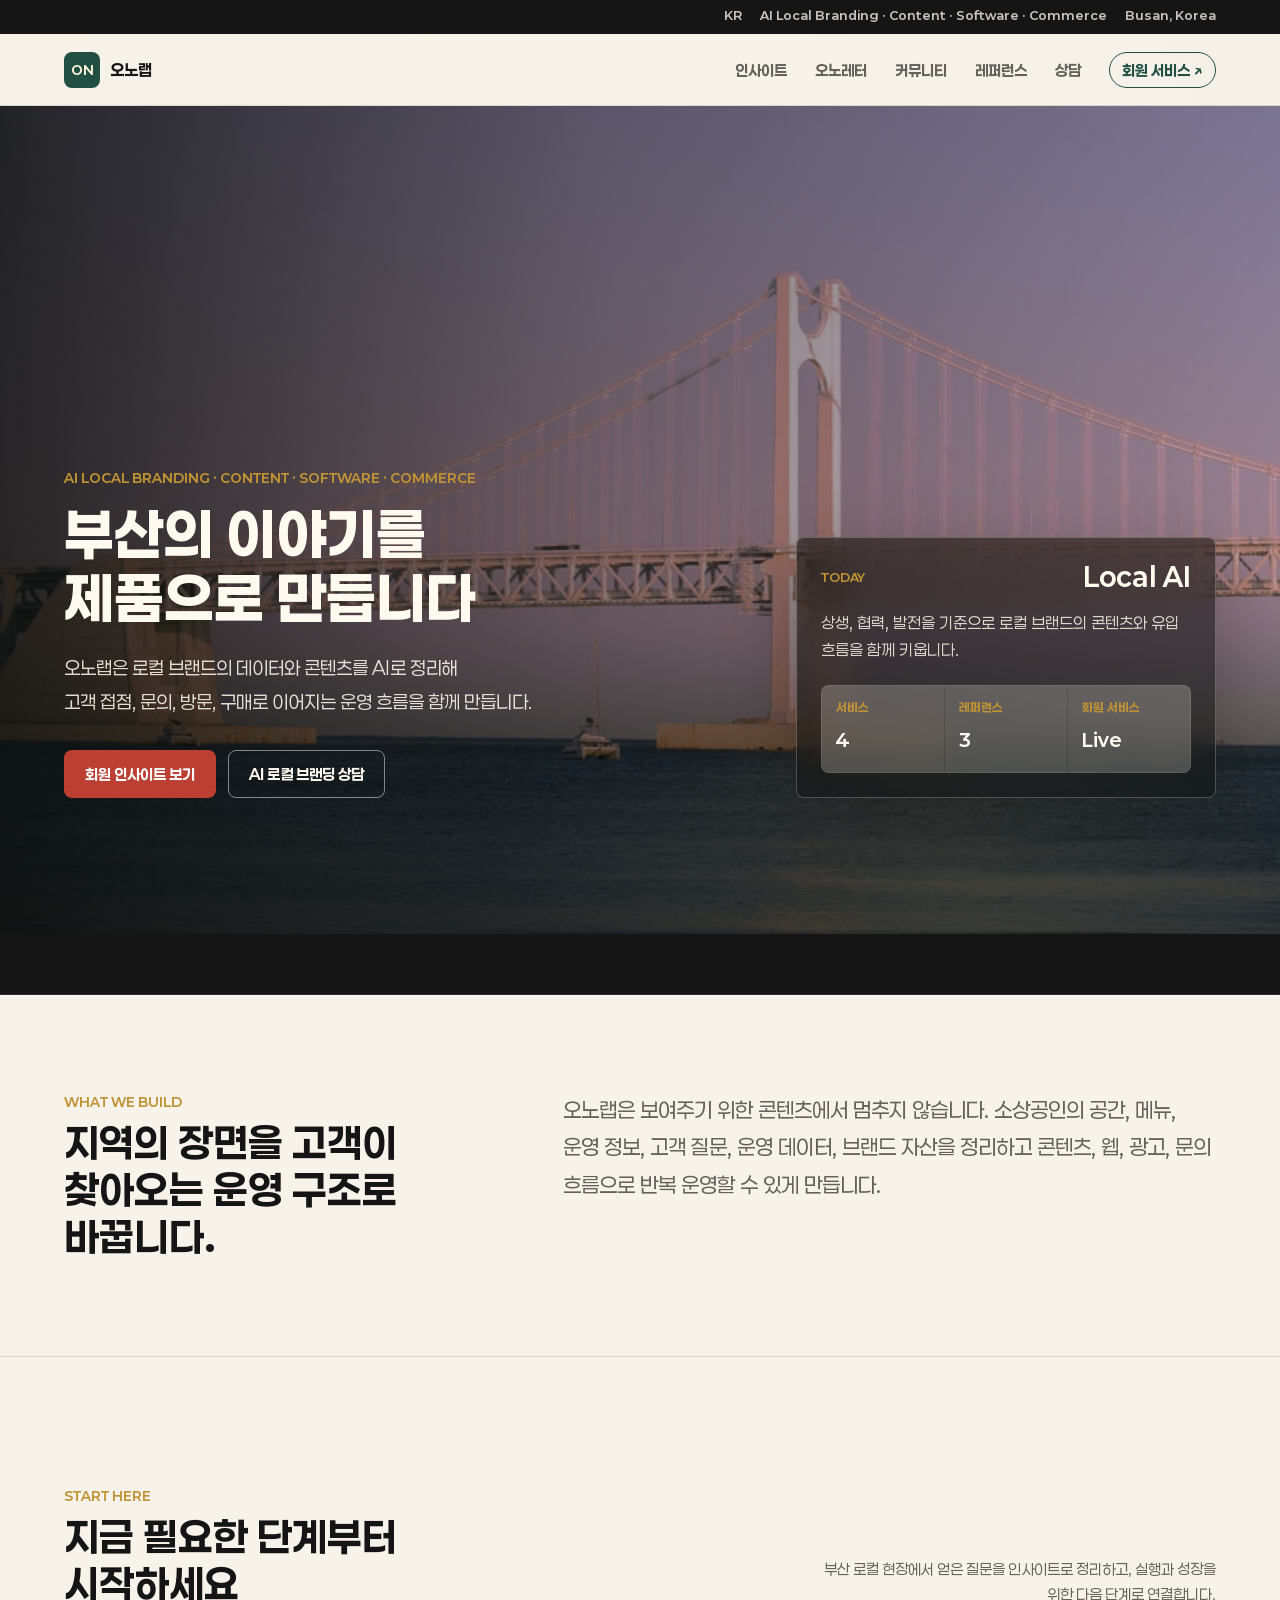
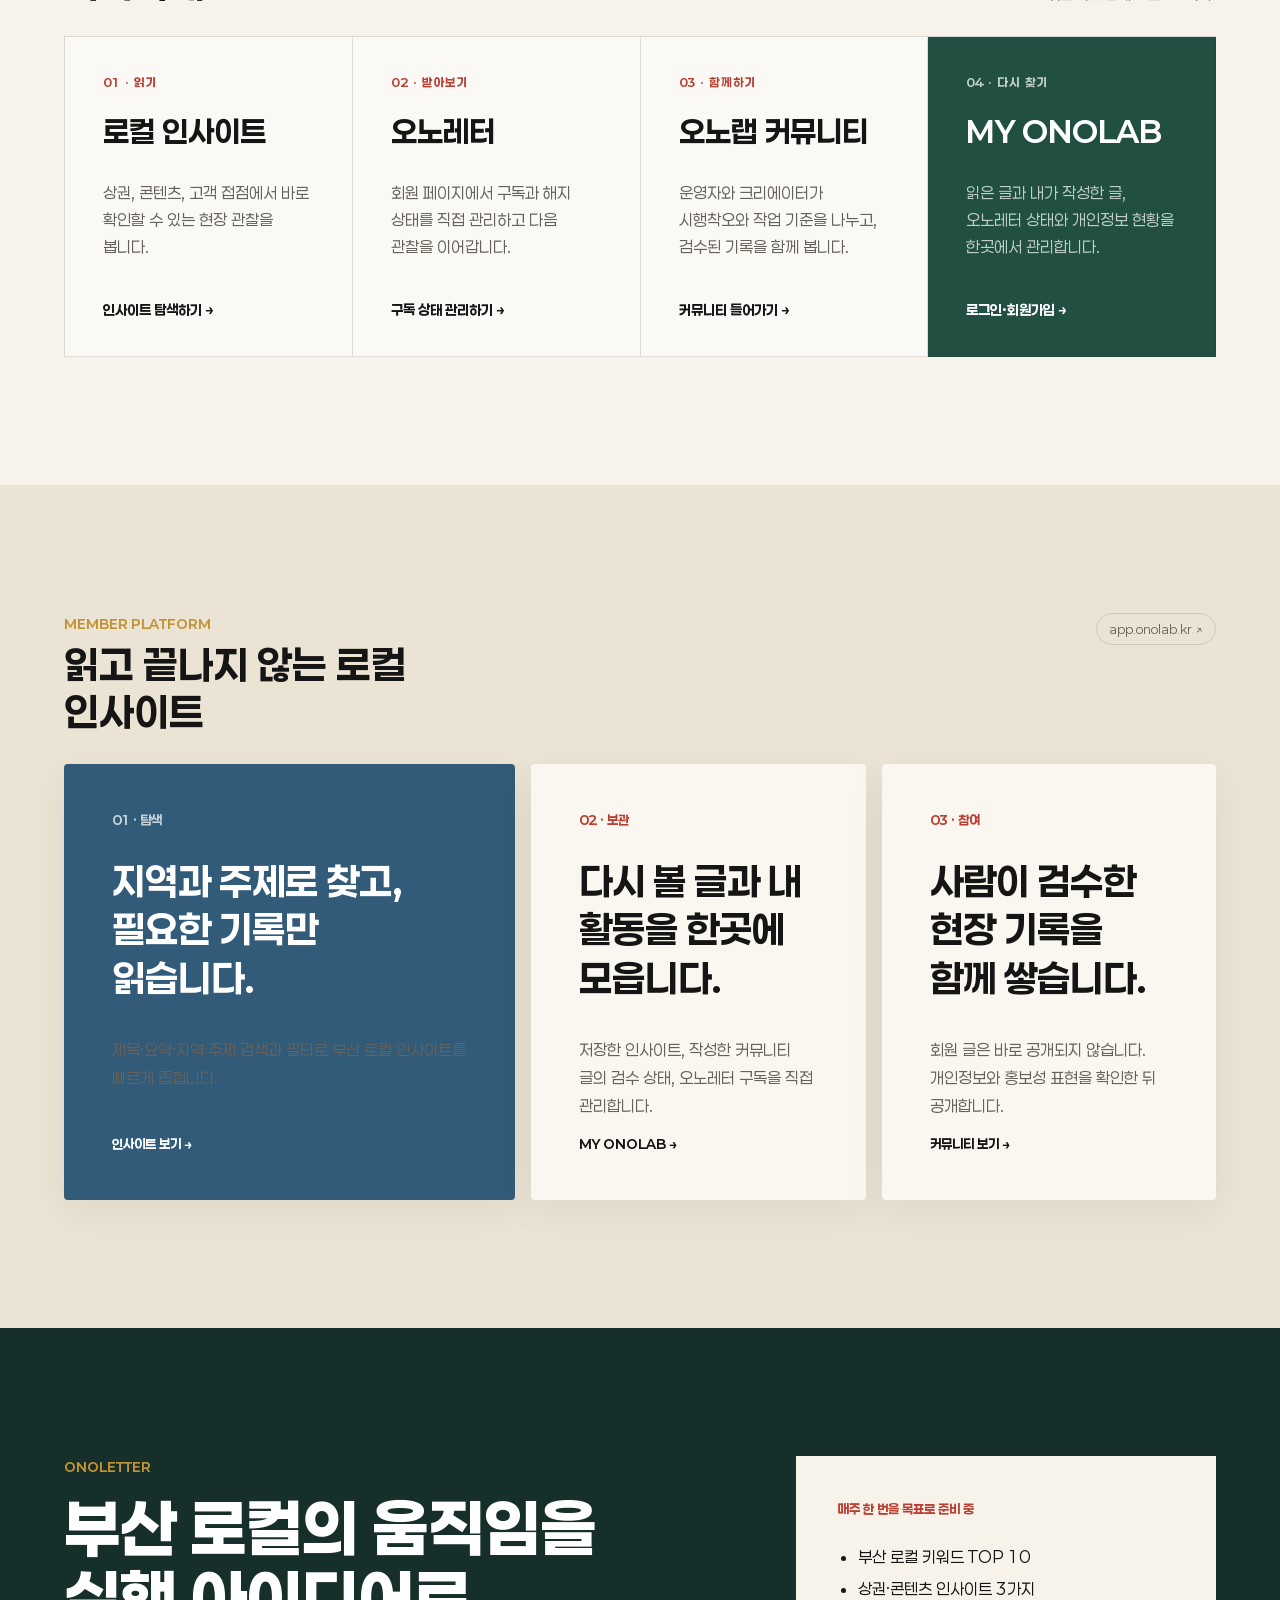
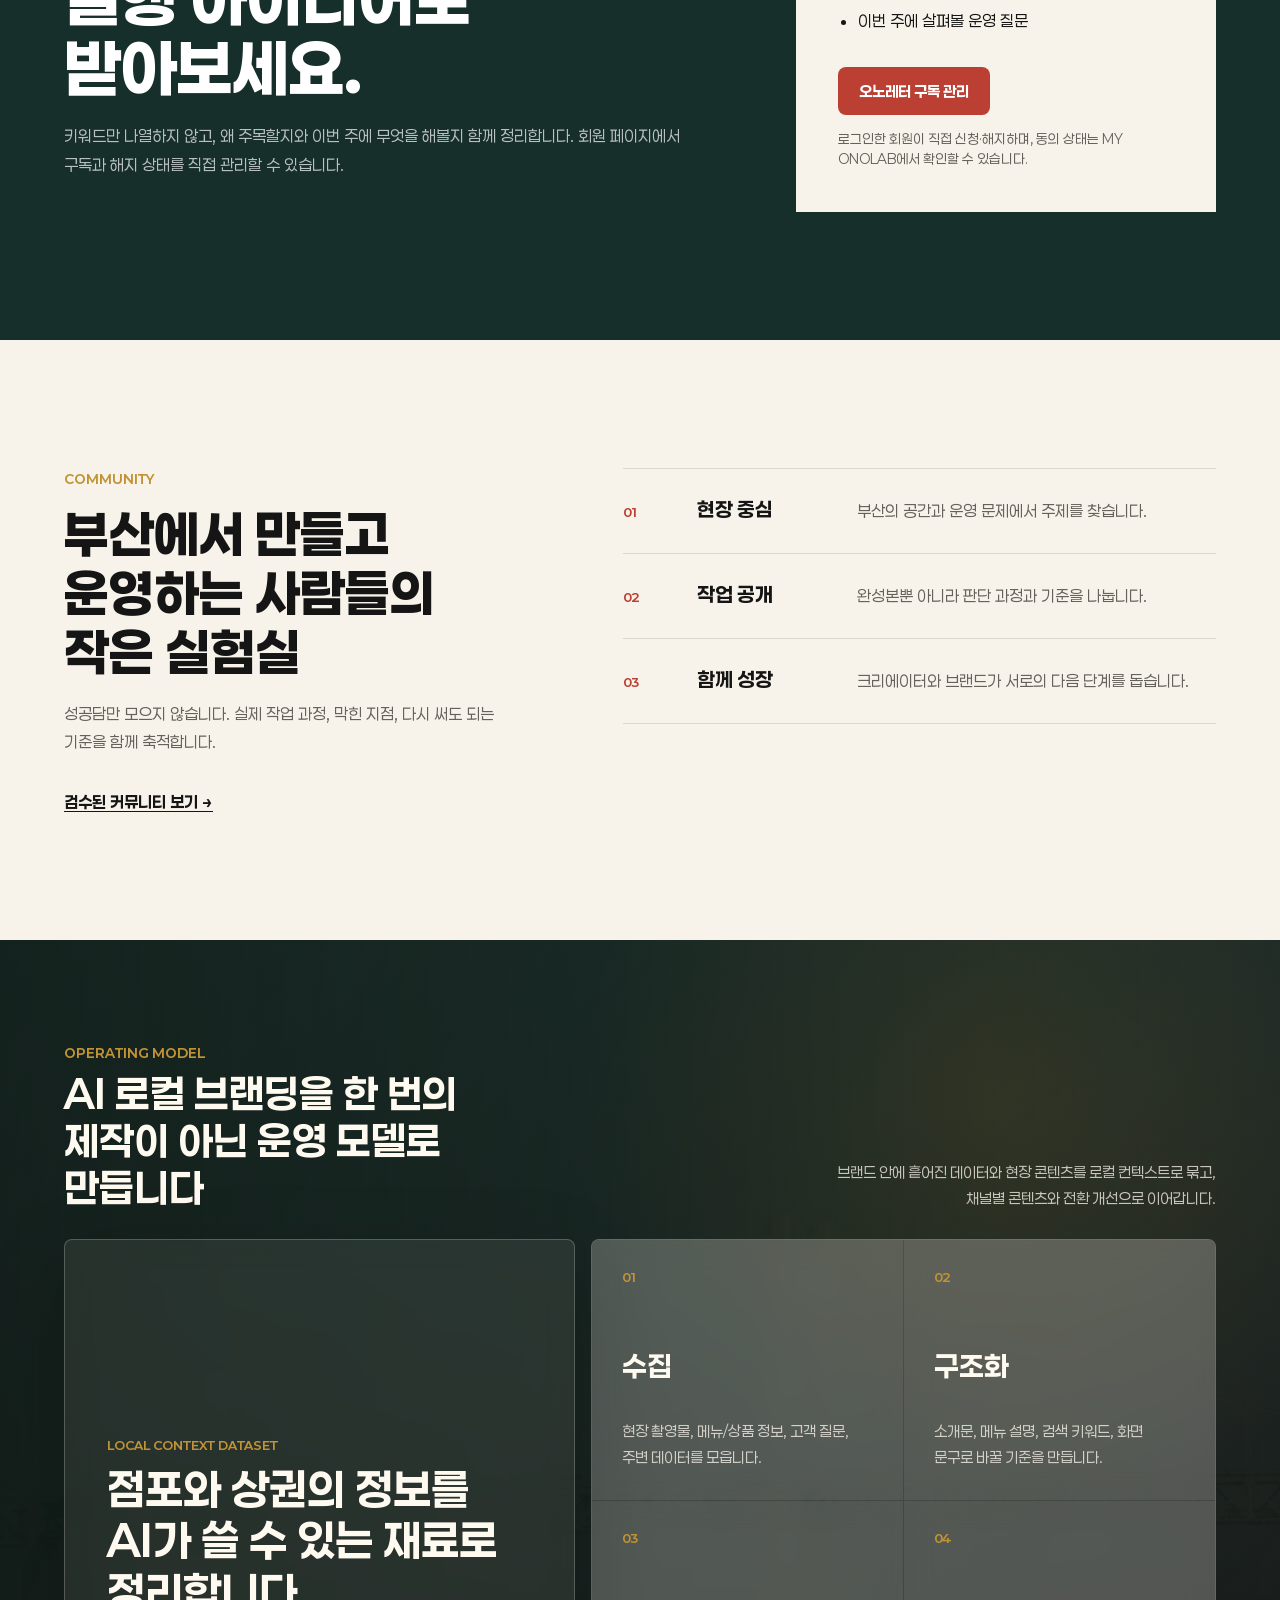
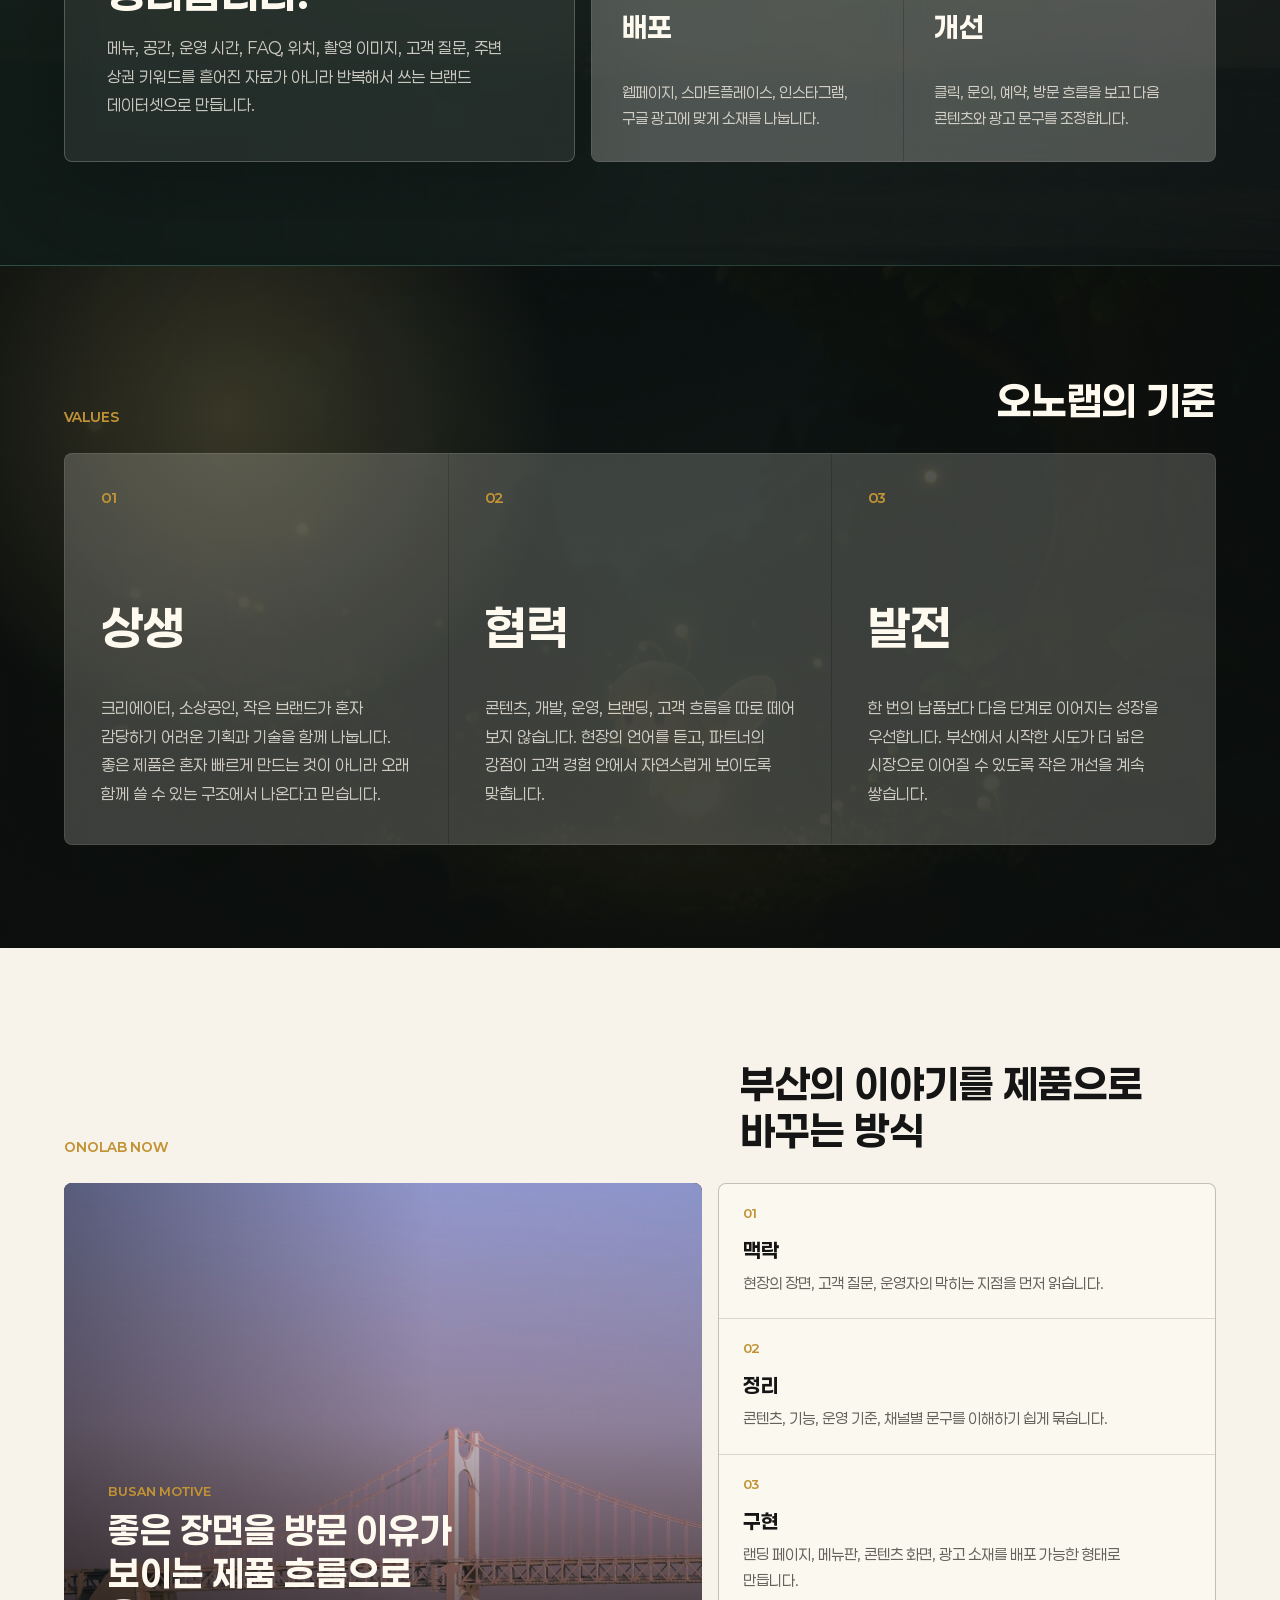
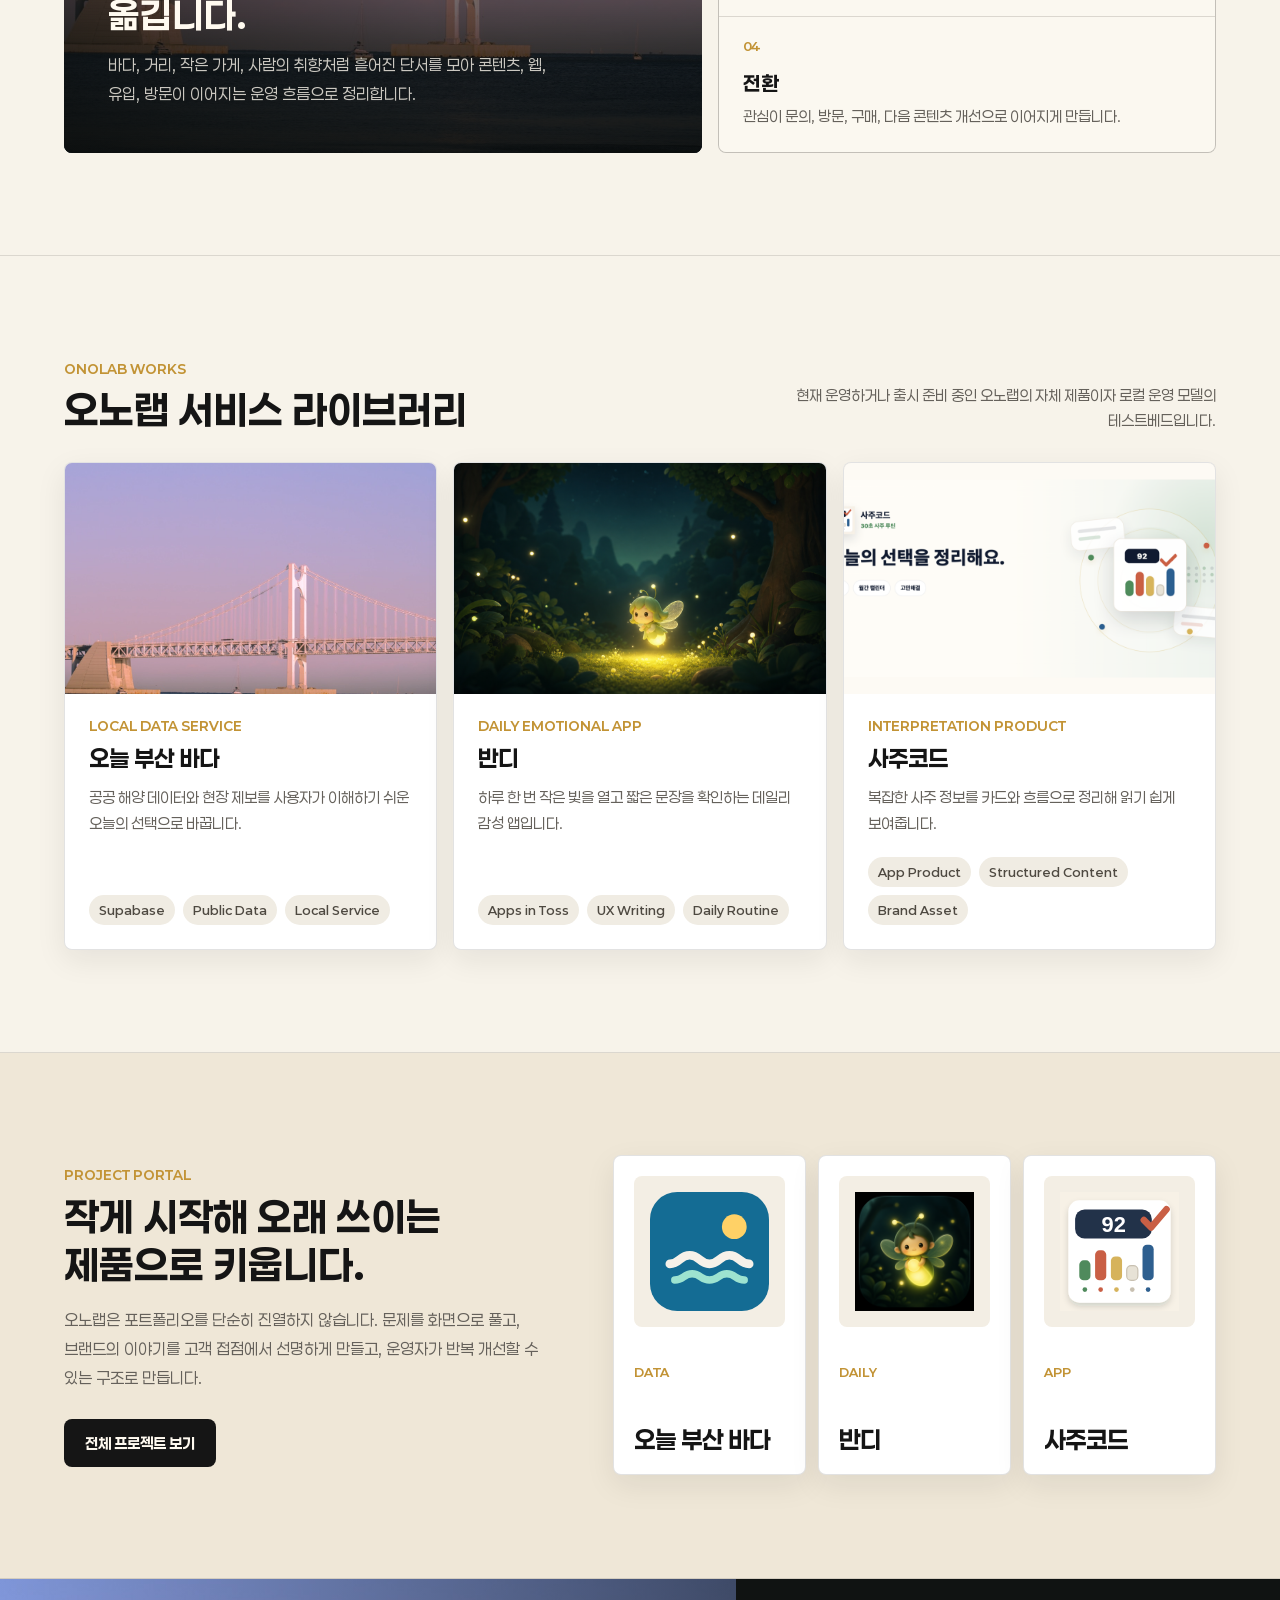
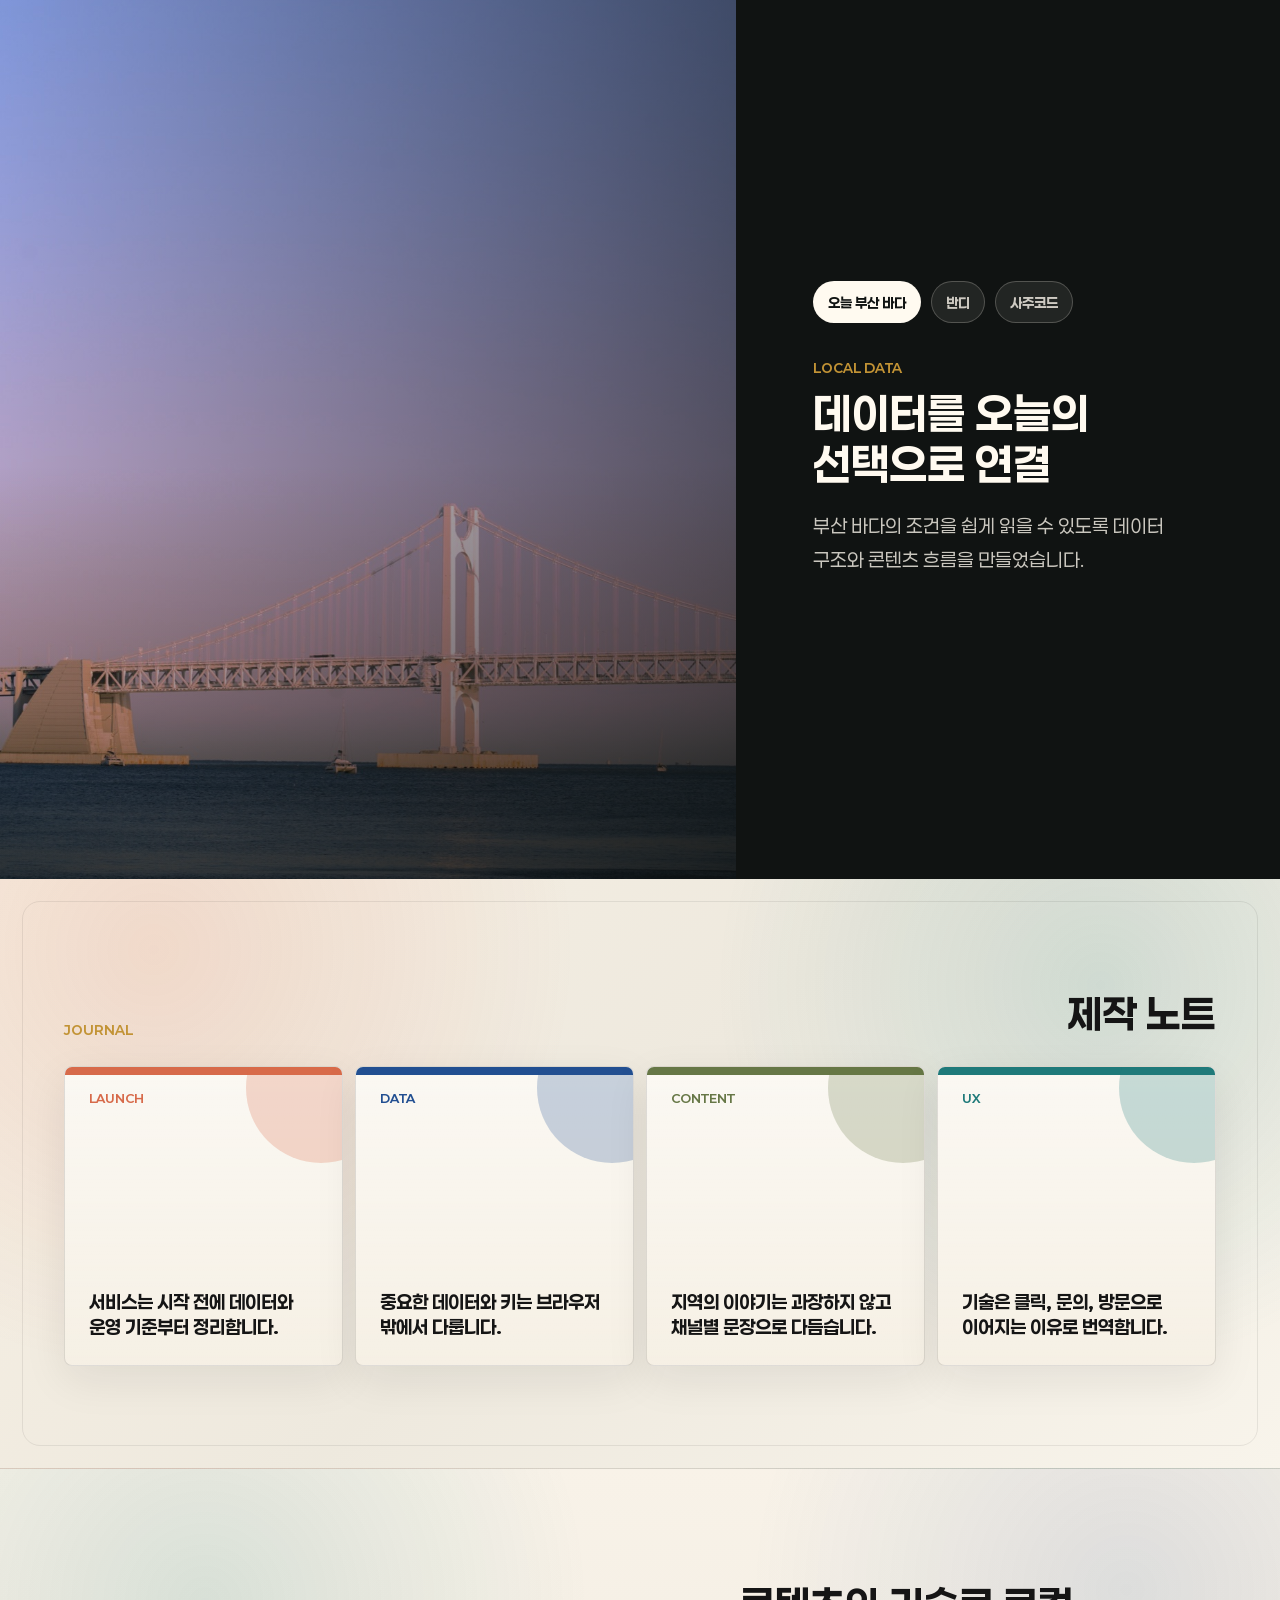
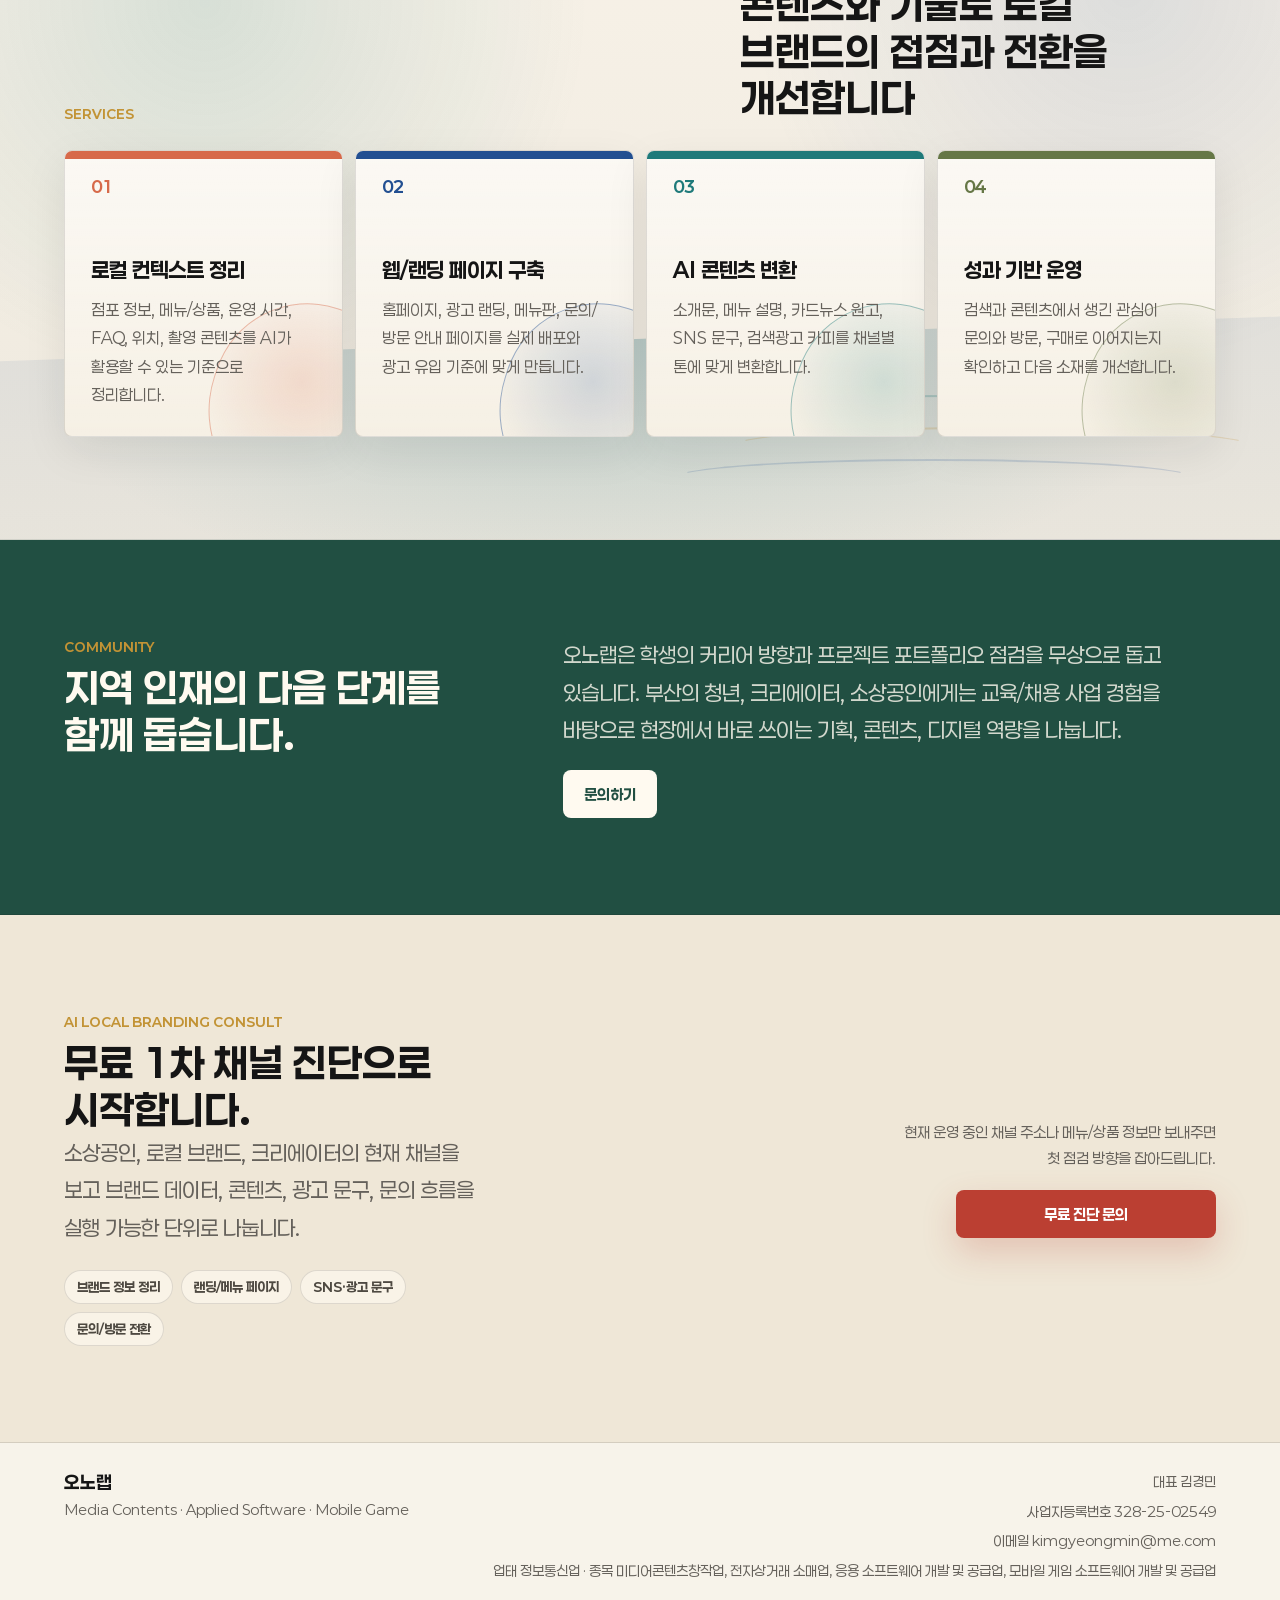
==== index.html @ 29c05607 "Connect homepage to OnoLab member platform" ====
<!doctype html>
<html lang="ko">
  <head>
    <meta charset="UTF-8" />
    <meta name="viewport" content="width=device-width, initial-scale=1.0" />
    <meta
      name="description"
      content="오노랩은 로컬 브랜드의 데이터, 콘텐츠, 고객 접점을 AI가 돕는 운영 구조로 연결하는 디지털 스튜디오입니다."
    />
    <meta name="robots" content="index, follow, max-image-preview:large" />
    <meta name="theme-color" content="#214f42" />
    <link rel="canonical" href="https://onolab.kr/" />
    <meta property="og:type" content="website" />
    <meta property="og:locale" content="ko_KR" />
    <meta property="og:site_name" content="오노랩" />
    <meta property="og:title" content="오노랩 | 부산의 이야기를 제품으로 만드는 디지털 스튜디오" />
    <meta
      property="og:description"
      content="로컬 브랜드의 데이터와 콘텐츠를 고객 접점, 문의, 방문, 구매로 이어지는 운영 구조로 연결합니다."
    />
    <meta property="og:url" content="https://onolab.kr/" />
    <meta property="og:image" content="https://onolab.kr/assets/gwangalli-bridge.jpg" />
    <meta property="og:image:alt" content="부산 광안대교와 바다 풍경" />
    <meta name="twitter:card" content="summary_large_image" />
    <meta name="twitter:title" content="오노랩 | 부산의 이야기를 제품으로 만드는 디지털 스튜디오" />
    <meta
      name="twitter:description"
      content="부산 로컬 브랜드의 데이터와 콘텐츠를 고객 행동으로 이어지는 운영 구조로 연결합니다."
    />
    <meta name="twitter:image" content="https://onolab.kr/assets/gwangalli-bridge.jpg" />
    <title>오노랩 | 부산의 이야기를 제품으로 만드는 디지털 스튜디오</title>
    <link rel="stylesheet" href="./styles.css" />
  </head>
  <body id="top">
    <a class="skip-link" href="#main-content">본문 바로가기</a>
    <div class="scroll-progress" aria-hidden="true"></div>
    <div class="pointer-light" aria-hidden="true"></div>
    <div class="utility-bar" aria-label="빠른 정보">
      <span>KR</span>
      <span>AI Local Branding · Content · Software · Commerce</span>
      <span>Busan, Korea</span>
    </div>
    <header class="site-header">
      <a class="brand" href="#top" aria-label="오노랩 홈">
        <span class="brand-mark">ON</span>
        <span>오노랩</span>
      </a>
      <nav class="site-nav" aria-label="주요 메뉴">
        <a href="#insights">인사이트</a>
        <a href="#letter">오노레터</a>
        <a href="#community">커뮤니티</a>
        <a href="#work">레퍼런스</a>
        <a href="#contact">상담</a>
        <a class="member-nav" href="https://app.onolab.kr">회원 서비스 ↗</a>
      </nav>
    </header>

    <main id="main-content">
      <section class="hero">
        <div class="hero-media" aria-hidden="true">
          <img src="./assets/gwangalli-bridge.jpg" alt="" />
        </div>
        <div class="hero-content">
          <p class="eyebrow">AI Local Branding · Content · Software · Commerce</p>
          <h1>부산의 이야기를 제품으로 만듭니다</h1>
          <p class="hero-copy">
            오노랩은 로컬 브랜드의 데이터와 콘텐츠를 AI로 정리해<br />
            고객 접점, 문의, 방문, 구매로 이어지는 운영 흐름을 함께 만듭니다.
          </p>
          <div class="hero-actions">
            <a class="button primary" href="https://app.onolab.kr/insights">회원 인사이트 보기</a>
            <a class="button secondary" href="#contact">AI 로컬 브랜딩 상담</a>
          </div>
        </div>
        <aside class="studio-info" aria-label="오노랩 스튜디오 정보">
          <div class="info-weather">
            <span>Today</span>
            <strong>Local AI</strong>
          </div>
          <p>상생, 협력, 발전을 기준으로 로컬 브랜드의 콘텐츠와 유입 흐름을 함께 키웁니다.</p>
          <div class="info-grid">
            <a href="#services">
              <span>서비스</span>
              <strong>4</strong>
            </a>
            <a href="#work">
              <span>레퍼런스</span>
              <strong>3</strong>
            </a>
            <a href="https://app.onolab.kr">
              <span>회원 서비스</span>
              <strong>Live</strong>
            </a>
          </div>
        </aside>
      </section>

      <section class="experience-strip" aria-label="오노랩 작업 방식">
        <div class="strip-track">
          <span>콘텐츠 기획</span>
          <span>미디어콘텐츠</span>
          <span>응용 소프트웨어</span>
          <span>모바일 게임</span>
          <span>로컬 브랜딩</span>
          <span>유입 설계</span>
        </div>
      </section>

      <section class="intro" aria-label="오노랩 소개">
        <div>
          <span class="section-kicker">What We Build</span>
          <h2>지역의 장면을 고객이 찾아오는 운영 구조로 바꿉니다.</h2>
        </div>
        <p>
          오노랩은 보여주기 위한 콘텐츠에서 멈추지 않습니다. 소상공인의 공간, 메뉴, 운영 정보,
          고객 질문, 운영 데이터, 브랜드 자산을 정리하고 콘텐츠, 웹, 광고, 문의 흐름으로 반복 운영할 수 있게 만듭니다.
        </p>
      </section>

      <section id="insights" class="growth-path" aria-label="오노랩 성장 경로">
        <div class="section-heading">
          <div>
            <span class="section-kicker">Start Here</span>
            <h2>지금 필요한 단계부터 시작하세요</h2>
          </div>
          <p class="section-note">부산 로컬 현장에서 얻은 질문을 인사이트로 정리하고, 실행과 성장을 위한 다음 단계로 연결합니다.</p>
        </div>
        <div class="path-grid">
          <a class="path-card" href="https://app.onolab.kr/insights">
            <span>01 · 읽기</span>
            <h3>로컬 인사이트</h3>
            <p>상권, 콘텐츠, 고객 접점에서 바로 확인할 수 있는 현장 관찰을 봅니다.</p>
            <strong>인사이트 탐색하기 →</strong>
          </a>
          <a class="path-card" href="https://app.onolab.kr/my">
            <span>02 · 받아보기</span>
            <h3>오노레터</h3>
            <p>회원 페이지에서 구독과 해지 상태를 직접 관리하고 다음 관찰을 이어갑니다.</p>
            <strong>구독 상태 관리하기 →</strong>
          </a>
          <a class="path-card" href="https://app.onolab.kr/community">
            <span>03 · 함께하기</span>
            <h3>오노랩 커뮤니티</h3>
            <p>운영자와 크리에이터가 시행착오와 작업 기준을 나누고, 검수된 기록을 함께 봅니다.</p>
            <strong>커뮤니티 들어가기 →</strong>
          </a>
          <a class="path-card path-card-accent" href="https://app.onolab.kr/login">
            <span>04 · 다시 찾기</span>
            <h3>MY ONOLAB</h3>
            <p>읽은 글과 내가 작성한 글, 오노레터 상태와 개인정보 현황을 한곳에서 관리합니다.</p>
            <strong>로그인·회원가입 →</strong>
          </a>
        </div>
      </section>

      <section id="insight-library" class="insight-library" aria-label="로컬 인사이트 라이브러리">
        <div class="section-heading">
          <div>
            <span class="section-kicker">Member Platform</span>
            <h2>읽고 끝나지 않는 로컬 인사이트</h2>
          </div>
          <a class="pilot-badge" href="https://app.onolab.kr">app.onolab.kr ↗</a>
        </div>
        <div class="insight-grid">
          <a class="insight-card insight-featured" href="https://app.onolab.kr/insights">
            <span>01 · 탐색</span>
            <h3>지역과 주제로 찾고, 필요한 기록만 읽습니다.</h3>
            <p>제목·요약·지역·주제 검색과 필터로 부산 로컬 인사이트를 빠르게 좁힙니다.</p>
            <em>인사이트 보기 →</em>
          </a>
          <a class="insight-card" href="https://app.onolab.kr/my">
            <span>02 · 보관</span>
            <h3>다시 볼 글과 내 활동을 한곳에 모읍니다.</h3>
            <p>저장한 인사이트, 작성한 커뮤니티 글의 검수 상태, 오노레터 구독을 직접 관리합니다.</p>
            <em>MY ONOLAB →</em>
          </a>
          <a class="insight-card" href="https://app.onolab.kr/community">
            <span>03 · 참여</span>
            <h3>사람이 검수한 현장 기록을 함께 쌓습니다.</h3>
            <p>회원 글은 바로 공개되지 않습니다. 개인정보와 홍보성 표현을 확인한 뒤 공개합니다.</p>
            <em>커뮤니티 보기 →</em>
          </a>
        </div>
      </section>

      <section id="letter" class="letter-section" aria-label="오노레터">
        <div>
          <span class="section-kicker">ONOLetter</span>
          <h2>부산 로컬의 움직임을<br />실행 아이디어로 받아보세요.</h2>
          <p>키워드만 나열하지 않고, 왜 주목할지와 이번 주에 무엇을 해볼지 함께 정리합니다. 회원 페이지에서 구독과 해지 상태를 직접 관리할 수 있습니다.</p>
        </div>
        <div class="letter-card">
          <span>매주 한 번을 목표로 준비 중</span>
          <ul>
            <li>부산 로컬 키워드 TOP 10</li>
            <li>상권·콘텐츠 인사이트 3가지</li>
            <li>이번 주에 살펴볼 운영 질문</li>
          </ul>
          <a class="button primary" href="https://app.onolab.kr/my">오노레터 구독 관리</a>
          <small>로그인한 회원이 직접 신청·해지하며, 동의 상태는 MY ONOLAB에서 확인할 수 있습니다.</small>
        </div>
      </section>

      <section id="community" class="community-hub" aria-label="오노랩 커뮤니티">
        <div class="community-intro">
          <span class="section-kicker">Community</span>
          <h2>부산에서 만들고 운영하는 사람들의 작은 실험실</h2>
          <p>성공담만 모으지 않습니다. 실제 작업 과정, 막힌 지점, 다시 써도 되는 기준을 함께 축적합니다.</p>
          <a class="text-link" href="https://app.onolab.kr/community">검수된 커뮤니티 보기 →</a>
        </div>
        <div class="community-principles">
          <article><span>01</span><strong>현장 중심</strong><p>부산의 공간과 운영 문제에서 주제를 찾습니다.</p></article>
          <article><span>02</span><strong>작업 공개</strong><p>완성본뿐 아니라 판단 과정과 기준을 나눕니다.</p></article>
          <article><span>03</span><strong>함께 성장</strong><p>크리에이터와 브랜드가 서로의 다음 단계를 돕습니다.</p></article>
        </div>
      </section>

      <section id="model" class="model-section" aria-label="AI 로컬 브랜딩 운영 모델">
        <div class="section-heading">
          <div>
            <span class="section-kicker">Operating Model</span>
            <h2>AI 로컬 브랜딩을 한 번의 제작이 아닌 운영 모델로 만듭니다</h2>
          </div>
          <p class="section-note">
            브랜드 안에 흩어진 데이터와 현장 콘텐츠를 로컬 컨텍스트로 묶고, 채널별 콘텐츠와 전환 개선으로 이어갑니다.
          </p>
        </div>
        <div class="model-layout">
          <article class="model-main">
            <span>Local Context Dataset</span>
            <h3>점포와 상권의 정보를 AI가 쓸 수 있는 재료로 정리합니다.</h3>
            <p>
              메뉴, 공간, 운영 시간, FAQ, 위치, 촬영 이미지, 고객 질문, 주변 상권 키워드를
              흩어진 자료가 아니라 반복해서 쓰는 브랜드 데이터셋으로 만듭니다.
            </p>
          </article>
          <div class="model-steps">
            <article>
              <span>01</span>
              <strong>수집</strong>
              <p>현장 촬영물, 메뉴/상품 정보, 고객 질문, 주변 데이터를 모읍니다.</p>
            </article>
            <article>
              <span>02</span>
              <strong>구조화</strong>
              <p>소개문, 메뉴 설명, 검색 키워드, 화면 문구로 바꿀 기준을 만듭니다.</p>
            </article>
            <article>
              <span>03</span>
              <strong>배포</strong>
              <p>웹페이지, 스마트플레이스, 인스타그램, 구글 광고에 맞게 소재를 나눕니다.</p>
            </article>
            <article>
              <span>04</span>
              <strong>개선</strong>
              <p>클릭, 문의, 예약, 방문 흐름을 보고 다음 콘텐츠와 광고 문구를 조정합니다.</p>
            </article>
          </div>
        </div>
      </section>

      <section class="values-section" aria-label="오노랩의 가치">
        <div class="section-heading">
          <span class="section-kicker">Values</span>
          <h2>오노랩의 기준</h2>
        </div>
        <div class="values-grid">
          <article>
            <span>01</span>
            <h3>상생</h3>
            <p>
              크리에이터, 소상공인, 작은 브랜드가 혼자 감당하기 어려운 기획과 기술을 함께 나눕니다.
              좋은 제품은 혼자 빠르게 만드는 것이 아니라 오래 함께 쓸 수 있는 구조에서 나온다고 믿습니다.
            </p>
          </article>
          <article>
            <span>02</span>
            <h3>협력</h3>
            <p>
              콘텐츠, 개발, 운영, 브랜딩, 고객 흐름을 따로 떼어 보지 않습니다.
              현장의 언어를 듣고, 파트너의 강점이 고객 경험 안에서 자연스럽게 보이도록 맞춥니다.
            </p>
          </article>
          <article>
            <span>03</span>
            <h3>발전</h3>
            <p>
              한 번의 납품보다 다음 단계로 이어지는 성장을 우선합니다.
              부산에서 시작한 시도가 더 넓은 시장으로 이어질 수 있도록 작은 개선을 계속 쌓습니다.
            </p>
          </article>
        </div>
      </section>

      <section id="now" class="now-section">
        <div class="section-heading">
          <span class="section-kicker">Onolab Now</span>
          <h2>부산의 이야기를 제품으로 바꾸는 방식</h2>
        </div>
        <div class="now-layout">
          <article class="now-feature">
            <img src="./assets/gwangalli-bridge.jpg" alt="부산 바다 서비스 레퍼런스" />
            <div>
              <span>Busan Motive</span>
              <h3>좋은 장면을 방문 이유가 보이는 제품 흐름으로 옮깁니다.</h3>
              <p>
                바다, 거리, 작은 가게, 사람의 취향처럼 흩어진 단서를 모아
                콘텐츠, 웹, 유입, 방문이 이어지는 운영 흐름으로 정리합니다.
              </p>
            </div>
          </article>
          <div class="now-list">
            <article>
              <span>01</span>
              <strong>맥락</strong>
              <p>현장의 장면, 고객 질문, 운영자의 막히는 지점을 먼저 읽습니다.</p>
            </article>
            <article>
              <span>02</span>
              <strong>정리</strong>
              <p>콘텐츠, 기능, 운영 기준, 채널별 문구를 이해하기 쉽게 묶습니다.</p>
            </article>
            <article>
              <span>03</span>
              <strong>구현</strong>
              <p>랜딩 페이지, 메뉴판, 콘텐츠 화면, 광고 소재를 배포 가능한 형태로 만듭니다.</p>
            </article>
            <article>
              <span>04</span>
              <strong>전환</strong>
              <p>관심이 문의, 방문, 구매, 다음 콘텐츠 개선으로 이어지게 만듭니다.</p>
            </article>
          </div>
        </div>
      </section>

      <section id="work" class="work-section">
        <div class="section-heading">
          <div>
            <span class="section-kicker">Onolab Works</span>
            <h2>오노랩 서비스 라이브러리</h2>
          </div>
          <p class="section-note">현재 운영하거나 출시 준비 중인 오노랩의 자체 제품이자 로컬 운영 모델의 테스트베드입니다.</p>
        </div>

        <div class="work-grid">
          <a class="work-card" href="http://busansea.onolab.kr/" aria-label="오늘 부산 바다 서비스 열기">
            <img src="./assets/gwangalli-bridge.jpg" alt="광안대교가 보이는 부산 바다" />
            <div class="work-body">
              <p class="work-type">Local data service</p>
              <h3>오늘 부산 바다</h3>
              <p>
                공공 해양 데이터와 현장 제보를 사용자가 이해하기 쉬운 오늘의 선택으로 바꿉니다.
              </p>
              <div class="tag-row">
                <span>Supabase</span>
                <span>Public Data</span>
                <span>Local Service</span>
              </div>
            </div>
          </a>

          <article class="work-card">
            <img src="./assets/bandi-hero.png" alt="반디 앱의 숲과 작은 빛 비주얼" />
            <div class="work-body">
              <p class="work-type">Daily emotional app</p>
              <h3>반디</h3>
              <p>
                하루 한 번 작은 빛을 열고 짧은 문장을 확인하는 데일리 감성 앱입니다.
              </p>
              <div class="tag-row">
                <span>Apps in Toss</span>
                <span>UX Writing</span>
                <span>Daily Routine</span>
              </div>
            </div>
          </article>

          <article class="work-card">
            <img src="./assets/saju-code-og.png" alt="사주코드 오행 그래픽" />
            <div class="work-body">
              <p class="work-type">Interpretation product</p>
              <h3>사주코드</h3>
              <p>
                복잡한 사주 정보를 카드와 흐름으로 정리해 읽기 쉽게 보여줍니다.
              </p>
              <div class="tag-row">
                <span>App Product</span>
                <span>Structured Content</span>
                <span>Brand Asset</span>
              </div>
            </div>
          </article>
        </div>
      </section>

      <section class="brand-portal" aria-label="오노랩 프로젝트 포털">
        <div class="portal-copy">
          <span class="section-kicker">Project Portal</span>
          <h2>작게 시작해 오래 쓰이는 제품으로 키웁니다.</h2>
          <p>
            오노랩은 포트폴리오를 단순히 진열하지 않습니다. 문제를 화면으로 풀고,
            브랜드의 이야기를 고객 접점에서 선명하게 만들고, 운영자가 반복 개선할 수 있는 구조로 만듭니다.
          </p>
          <a class="button dark" href="#work">전체 프로젝트 보기</a>
        </div>
        <div class="portal-rail" aria-label="프로젝트 요약">
          <article>
            <img src="./assets/today-busan-sea-logo.svg" alt="오늘 부산 바다 로고" />
            <span>Data</span>
            <strong>오늘 부산 바다</strong>
          </article>
          <article>
            <img src="./assets/bandi-icon.png" alt="반디 아이콘" />
            <span>Daily</span>
            <strong>반디</strong>
          </article>
          <article>
            <img src="./assets/saju-code-logo.svg" alt="사주코드 로고" />
            <span>App</span>
            <strong>사주코드</strong>
          </article>
        </div>
      </section>

      <section class="showcase-stage" aria-label="레퍼런스 상세">
        <div class="stage-visual">
          <img class="stage-image is-active" src="./assets/gwangalli-bridge.jpg" alt="오늘 부산 바다 대표 비주얼" data-stage-image="sea" />
          <img class="stage-image" src="./assets/bandi-hero.png" alt="반디 대표 비주얼" data-stage-image="bandi" />
          <img class="stage-image" src="./assets/saju-code-og.png" alt="사주코드 대표 비주얼" data-stage-image="saju" />
        </div>
        <div class="stage-panel">
          <div class="stage-tabs" role="tablist" aria-label="레퍼런스 선택">
            <button class="stage-tab is-active" type="button" data-stage="sea">오늘 부산 바다</button>
            <button class="stage-tab" type="button" data-stage="bandi">반디</button>
            <button class="stage-tab" type="button" data-stage="saju">사주코드</button>
          </div>
          <div class="stage-copy is-active" data-stage-copy="sea">
            <span class="section-kicker">Local Data</span>
            <h2>데이터를 오늘의 선택으로 연결</h2>
            <p>부산 바다의 조건을 쉽게 읽을 수 있도록 데이터 구조와 콘텐츠 흐름을 만들었습니다.</p>
          </div>
          <div class="stage-copy" data-stage-copy="bandi">
            <span class="section-kicker">Daily Ritual</span>
            <h2>작은 루틴을 조용한 제품 경험으로</h2>
            <p>하루 한 번 열리는 문장, 저장함, 진행도를 차분한 흐름으로 설계했습니다.</p>
          </div>
          <div class="stage-copy" data-stage-copy="saju">
            <span class="section-kicker">Structured Content</span>
            <h2>복잡한 해석을 읽기 쉬운 화면으로</h2>
            <p>정보를 카드와 단계로 나누고, 브랜드 자산과 앱 화면이 같은 톤으로 이어지게 구성했습니다.</p>
          </div>
        </div>
      </section>

      <section class="journal-section" aria-label="오노랩 매거진">
        <div class="section-heading">
          <span class="section-kicker">Journal</span>
          <h2>제작 노트</h2>
        </div>
        <div class="journal-grid">
          <article>
            <span>Launch</span>
            <h3>서비스는 시작 전에 데이터와 운영 기준부터 정리합니다.</h3>
          </article>
          <article>
            <span>Data</span>
            <h3>중요한 데이터와 키는 브라우저 밖에서 다룹니다.</h3>
          </article>
          <article>
            <span>Content</span>
            <h3>지역의 이야기는 과장하지 않고 채널별 문장으로 다듬습니다.</h3>
          </article>
          <article>
            <span>UX</span>
            <h3>기술은 클릭, 문의, 방문으로 이어지는 이유로 번역합니다.</h3>
          </article>
        </div>
      </section>

      <section id="services" class="services-section">
        <div class="wave-mark" aria-hidden="true">
          <span></span>
          <span></span>
          <span></span>
        </div>
        <div class="section-heading">
          <span class="section-kicker">Services</span>
          <h2>콘텐츠와 기술로 로컬 브랜드의 접점과 전환을 개선합니다</h2>
        </div>

        <div class="service-list">
          <article>
            <span>01</span>
            <h3>로컬 컨텍스트 정리</h3>
            <p>점포 정보, 메뉴/상품, 운영 시간, FAQ, 위치, 촬영 콘텐츠를 AI가 활용할 수 있는 기준으로 정리합니다.</p>
          </article>
          <article>
            <span>02</span>
            <h3>웹/랜딩 페이지 구축</h3>
            <p>홈페이지, 광고 랜딩, 메뉴판, 문의/방문 안내 페이지를 실제 배포와 광고 유입 기준에 맞게 만듭니다.</p>
          </article>
          <article>
            <span>03</span>
            <h3>AI 콘텐츠 변환</h3>
            <p>소개문, 메뉴 설명, 카드뉴스 원고, SNS 문구, 검색광고 카피를 채널별 톤에 맞게 변환합니다.</p>
          </article>
          <article>
            <span>04</span>
            <h3>성과 기반 운영</h3>
            <p>검색과 콘텐츠에서 생긴 관심이 문의와 방문, 구매로 이어지는지 확인하고 다음 소재를 개선합니다.</p>
          </article>
        </div>
      </section>

      <section class="backend-note" aria-label="지역 인재 지원">
        <div>
          <span class="section-kicker">Community</span>
          <h2>지역 인재의 다음 단계를 함께 돕습니다.</h2>
        </div>
        <div class="community-copy">
          <p>
            오노랩은 학생의 커리어 방향과 프로젝트 포트폴리오 점검을 무상으로 돕고 있습니다.
            부산의 청년, 크리에이터, 소상공인에게는 교육/채용 사업 경험을 바탕으로
            현장에서 바로 쓰이는 기획, 콘텐츠, 디지털 역량을 나눕니다.
          </p>
          <a class="button light" href="https://open.kakao.com/o/s4Wowbyi" target="_blank" rel="noopener noreferrer">문의하기</a>
        </div>
      </section>

      <section id="contact" class="contact-section">
        <div>
          <span class="section-kicker">AI Local Branding Consult</span>
          <h2>무료 1차 채널 진단으로 시작합니다.</h2>
          <p>
            소상공인, 로컬 브랜드, 크리에이터의 현재 채널을 보고
            브랜드 데이터, 콘텐츠, 광고 문구, 문의 흐름을 실행 가능한 단위로 나눕니다.
          </p>
          <div class="consult-tags" aria-label="상담 가능 범위">
            <span>브랜드 정보 정리</span>
            <span>랜딩/메뉴 페이지</span>
            <span>SNS·광고 문구</span>
            <span>문의/방문 전환</span>
          </div>
        </div>
        <div class="consult-action">
          <p>현재 운영 중인 채널 주소나 메뉴/상품 정보만 보내주면 첫 점검 방향을 잡아드립니다.</p>
          <a class="button primary contact-button" href="https://open.kakao.com/o/s4Wowbyi" target="_blank" rel="noopener noreferrer">무료 진단 문의</a>
        </div>
      </section>
    </main>

    <footer class="site-footer">
      <div>
        <strong>오노랩</strong>
        <span>Media Contents · Applied Software · Mobile Game</span>
      </div>
      <div class="footer-business">
        <span>대표 김경민</span>
        <span>사업자등록번호 328-25-02549</span>
        <span>이메일 kimgyeongmin@me.com</span>
        <span>업태 정보통신업 · 종목 미디어콘텐츠창작업, 전자상거래 소매업, 응용 소프트웨어 개발 및 공급업, 모바일 게임 소프트웨어 개발 및 공급업</span>
      </div>
    </footer>

    <script src="./script.js" defer></script>
  </body>
</html>
---- styles.css ----
:root {
  --bg: #f7f3ea;
  --ink: #151515;
  --muted: #65615b;
  --line: rgba(21, 21, 21, 0.12);
  --panel: #ffffff;
  --green: #214f42;
  --red: #bb3f32;
  --blue: #315b78;
  --gold: #c29335;
  --sea: #1f7a7a;
  --lapis: #224f91;
  --coral: #d76a4a;
  --moss: #667746;
  --paper: #f4eddf;
  --shadow: 0 22px 70px rgba(30, 26, 20, 0.16);
  --font-display: "Paperlogy Display", "Paperlogy Text", "Pretendard Variable", Pretendard, "Noto Sans KR", sans-serif;
  --font-heading: "Paperlogy Text", "Pretendard Variable", Pretendard, "Noto Sans KR", sans-serif;
  --font-text: "Paperlogy Text", "Pretendard Variable", Pretendard, "Noto Sans KR", "Apple SD Gothic Neo", sans-serif;
  --measure: 64ch;
  --measure-narrow: 46ch;
  --lh-heading: 1.18;
  --lh-body: 1.78;
}

@font-face {
  font-family: "Paperlogy Text";
  src: url("./assets/fonts/Paperlogy-3Light.ttf") format("truetype");
  font-weight: 300;
  font-style: normal;
  font-display: swap;
}

@font-face {
  font-family: "Paperlogy Text";
  src: url("./assets/fonts/Paperlogy-4Regular.ttf") format("truetype");
  font-weight: 400;
  font-style: normal;
  font-display: swap;
}

@font-face {
  font-family: "Paperlogy Text";
  src: url("./assets/fonts/Paperlogy-5Medium.ttf") format("truetype");
  font-weight: 500;
  font-style: normal;
  font-display: swap;
}

@font-face {
  font-family: "Paperlogy Text";
  src: url("./assets/fonts/Paperlogy-6SemiBold.ttf") format("truetype");
  font-weight: 600;
  font-style: normal;
  font-display: swap;
}

@font-face {
  font-family: "Paperlogy Text";
  src: url("./assets/fonts/Paperlogy-7Bold.ttf") format("truetype");
  font-weight: 700;
  font-style: normal;
  font-display: swap;
}

@font-face {
  font-family: "Paperlogy Display";
  src: url("./assets/fonts/Paperlogy-8ExtraBold.ttf") format("truetype");
  font-weight: 800;
  font-style: normal;
  font-display: swap;
}

@font-face {
  font-family: "Paperlogy Display";
  src: url("./assets/fonts/Paperlogy-9Black.ttf") format("truetype");
  font-weight: 900;
  font-style: normal;
  font-display: swap;
}

* {
  box-sizing: border-box;
}

html {
  scroll-behavior: smooth;
}

section[id] {
  scroll-margin-top: 112px;
}

body {
  margin: 0;
  background: var(--bg);
  color: var(--ink);
  font-family: var(--font-text);
  letter-spacing: 0;
  word-break: keep-all;
  text-rendering: optimizeLegibility;
}

h1,
h2,
h3,
p {
  overflow-wrap: break-word;
}

p {
  max-width: var(--measure);
}

body::before {
  content: "";
  position: fixed;
  inset: 0;
  z-index: -3;
  background:
    linear-gradient(120deg, rgba(187, 63, 50, 0.08), transparent 32%),
    linear-gradient(240deg, rgba(49, 91, 120, 0.1), transparent 36%),
    var(--bg);
}

body.no-motion *,
body.no-motion *::before,
body.no-motion *::after {
  animation: none !important;
  transition: none !important;
}

img {
  display: block;
  max-width: 100%;
}

a {
  color: inherit;
  text-decoration: none;
}

:where(a, button):focus-visible {
  outline: 3px solid #c6922a;
  outline-offset: 4px;
}

.skip-link {
  position: fixed;
  top: 10px;
  left: 10px;
  z-index: 100;
  padding: 10px 14px;
  border-radius: 6px;
  background: #151515;
  color: #fff;
  font-weight: 700;
  transform: translateY(-160%);
  transition: transform 160ms ease;
}

.skip-link:focus {
  transform: translateY(0);
}

.scroll-progress {
  position: fixed;
  top: 0;
  left: 0;
  z-index: 30;
  width: calc(var(--scroll-progress, 0) * 100%);
  height: 3px;
  background: linear-gradient(90deg, var(--red), var(--gold), var(--green));
}

.utility-bar {
  display: flex;
  justify-content: flex-end;
  gap: 18px;
  min-height: 34px;
  padding: 8px clamp(20px, 5vw, 64px);
  background: #151515;
  color: rgba(255, 250, 240, 0.76);
  font-size: 12px;
  font-weight: 750;
}

.pointer-light {
  position: fixed;
  left: var(--pointer-x, 50vw);
  top: var(--pointer-y, 40vh);
  z-index: -1;
  width: 36vmax;
  height: 36vmax;
  border-radius: 50%;
  pointer-events: none;
  transform: translate(-50%, -50%);
  background: radial-gradient(circle, rgba(255, 244, 203, 0.22), rgba(255, 244, 203, 0.07) 34%, transparent 68%);
  opacity: 0.9;
  transition: opacity 240ms ease;
}

.site-header {
  position: sticky;
  top: 0;
  z-index: 10;
  display: flex;
  align-items: center;
  justify-content: space-between;
  gap: 24px;
  min-height: 72px;
  padding: 16px clamp(20px, 5vw, 64px);
  background: rgba(247, 243, 234, 0.88);
  border-bottom: 1px solid var(--line);
  backdrop-filter: blur(18px);
}

.brand {
  display: inline-flex;
  align-items: center;
  gap: 10px;
  font-family: var(--font-heading);
  font-weight: 700;
}

.brand-mark {
  display: inline-grid;
  place-items: center;
  width: 36px;
  height: 36px;
  border-radius: 8px;
  background: var(--green);
  color: #fff7de;
  font-size: 13px;
}

.site-nav {
  display: flex;
  align-items: center;
  gap: clamp(14px, 3vw, 28px);
  color: var(--muted);
  font-size: 15px;
  font-weight: 700;
}

.member-nav {
  padding: 8px 12px;
  border: 1px solid var(--green);
  border-radius: 999px;
  color: var(--green);
  white-space: nowrap;
}

.hero {
  position: relative;
  min-height: calc(100svh - 72px);
  display: grid;
  grid-template-columns: minmax(280px, 1fr) minmax(300px, 420px);
  align-items: end;
  gap: clamp(20px, 5vw, 64px);
  padding: clamp(28px, 5vw, 72px);
  isolation: isolate;
  overflow: hidden;
}

.hero::before {
  content: "";
  position: absolute;
  inset: auto -10% -18% 40%;
  z-index: -1;
  height: 42%;
  background: linear-gradient(90deg, transparent, rgba(255, 231, 151, 0.2), transparent);
  transform: rotate(-8deg);
  filter: blur(12px);
  animation: slowSweep 7s ease-in-out infinite alternate;
}

.hero::after {
  content: "";
  position: absolute;
  inset: 0;
  background:
    linear-gradient(90deg, rgba(12, 15, 13, 0.84), rgba(12, 15, 13, 0.42) 48%, rgba(12, 15, 13, 0.16)),
    linear-gradient(0deg, rgba(12, 15, 13, 0.44), rgba(12, 15, 13, 0.06) 48%, rgba(12, 15, 13, 0.18));
  z-index: -1;
}

.hero-media {
  position: absolute;
  inset: 0;
  z-index: -2;
}

.hero-media img {
  width: 100%;
  height: 100%;
  object-fit: cover;
  object-position: center bottom;
  transform: scale(calc(1.04 + var(--scroll-progress, 0) * 0.08));
  transition: transform 120ms linear;
}

.hero-content {
  width: min(760px, 100%);
  padding-bottom: clamp(28px, 8vh, 96px);
  color: #fffaf0;
}

.studio-info {
  align-self: end;
  margin-bottom: clamp(28px, 8vh, 96px);
  padding: 24px;
  border: 1px solid rgba(255, 250, 240, 0.24);
  border-radius: 8px;
  background: rgba(13, 15, 14, 0.52);
  color: #fffaf0;
  box-shadow: 0 24px 80px rgba(0, 0, 0, 0.26);
  backdrop-filter: blur(18px);
}

.studio-info p {
  margin: 18px 0 22px;
  color: rgba(255, 250, 240, 0.82);
  line-height: 1.65;
}

.info-weather {
  display: flex;
  align-items: center;
  justify-content: space-between;
  gap: 16px;
}

.info-weather span,
.info-grid span,
.model-main span,
.model-steps span,
.now-feature span,
.now-list span,
.portal-rail span,
.journal-grid span {
  color: var(--gold);
  font-size: 12px;
  font-weight: 700;
  text-transform: uppercase;
}

.info-weather strong {
  font-family: var(--font-heading);
  font-size: 26px;
  font-weight: 700;
}

.info-grid {
  display: grid;
  grid-template-columns: repeat(3, 1fr);
  gap: 1px;
  overflow: hidden;
  border: 1px solid rgba(255, 250, 240, 0.16);
  border-radius: 8px;
  background: rgba(255, 250, 240, 0.16);
}

.info-grid a {
  display: grid;
  gap: 8px;
  min-height: 86px;
  padding: 14px;
  background: rgba(255, 250, 240, 0.08);
}

.info-grid strong {
  font-size: 18px;
}

.eyebrow,
.section-kicker,
.work-type {
  margin: 0;
  color: var(--gold);
  font-size: 13px;
  font-weight: 700;
  text-transform: uppercase;
}

.hero h1 {
  font-family: var(--font-display);
  margin: 16px 0 22px;
  max-width: 700px;
  font-size: clamp(38px, 4.4vw, 58px);
  font-weight: 800;
  line-height: 1.14;
  letter-spacing: 0;
  text-wrap: balance;
}

.hero-copy {
  max-width: 54ch;
  margin: 0;
  color: rgba(255, 250, 240, 0.86);
  font-size: clamp(16px, 1.45vw, 19px);
  line-height: 1.82;
}

.hero-actions {
  display: flex;
  flex-wrap: wrap;
  gap: 12px;
  margin-top: 30px;
}

.button {
  display: inline-flex;
  align-items: center;
  justify-content: center;
  min-height: 48px;
  padding: 0 20px;
  border-radius: 8px;
  border: 1px solid transparent;
  font-size: 15px;
  font-weight: 700;
}

.button.primary {
  background: var(--red);
  color: #fff;
}

.button.secondary {
  border-color: rgba(255, 255, 255, 0.48);
  color: #fffaf0;
}

.button.dark {
  background: #151515;
  color: #fffaf0;
}

.button.light {
  width: fit-content;
  background: #fffaf0;
  color: var(--green);
}

.experience-strip {
  overflow: hidden;
  padding: 18px 0;
  background: #151515;
  color: #fffaf0;
  border-bottom: 1px solid rgba(255, 255, 255, 0.12);
}

.strip-track {
  display: flex;
  width: max-content;
  gap: clamp(22px, 5vw, 58px);
  padding-left: 100%;
  animation: marquee 34s linear infinite;
}

.strip-track span {
  position: relative;
  white-space: nowrap;
  font-size: clamp(17px, 2vw, 24px);
  font-weight: 700;
  line-height: 1;
}

.strip-track span::after {
  content: "";
  position: absolute;
  top: 50%;
  right: calc(clamp(22px, 5vw, 58px) * -0.5);
  width: 8px;
  height: 8px;
  border-radius: 50%;
  background: var(--gold);
}

.intro,
.backend-note,
.contact-section {
  display: grid;
  grid-template-columns: minmax(220px, 0.8fr) minmax(280px, 1.2fr);
  gap: clamp(24px, 5vw, 72px);
  padding: clamp(48px, 8vw, 96px) clamp(20px, 5vw, 64px);
  border-bottom: 1px solid var(--line);
}

.intro h2,
.backend-note h2,
.contact-section h2,
.section-heading h2 {
  font-family: var(--font-heading);
  margin: 10px 0 0;
  max-width: 12em;
  font-size: clamp(26px, 3.1vw, 40px);
  font-weight: 700;
  line-height: var(--lh-heading);
  letter-spacing: 0;
}

.intro p,
.backend-note p,
.contact-section p {
  margin: 0;
  color: var(--muted);
  font-size: clamp(17px, 2vw, 21px);
  line-height: var(--lh-body);
}

.values-section,
.model-section,
.now-section,
.brand-portal,
.journal-section {
  padding: clamp(54px, 8vw, 104px) clamp(20px, 5vw, 64px);
  border-bottom: 1px solid var(--line);
}

.model-section {
  position: relative;
  overflow: hidden;
  background:
    linear-gradient(135deg, rgba(33, 79, 66, 0.94), rgba(16, 19, 18, 0.9)),
    url("./assets/gwangalli-bridge.jpg") center bottom / cover no-repeat;
  color: #fffaf0;
}

.model-section::before {
  content: "";
  position: absolute;
  inset: 0;
  background:
    linear-gradient(90deg, rgba(12, 15, 13, 0.72), rgba(12, 15, 13, 0.34)),
    radial-gradient(circle at 78% 18%, rgba(194, 147, 53, 0.24), transparent 34%);
  pointer-events: none;
}

.model-section .section-heading,
.model-layout {
  position: relative;
  z-index: 1;
}

.model-section .section-note {
  color: rgba(255, 250, 240, 0.74);
}

.model-layout {
  display: grid;
  grid-template-columns: minmax(320px, 0.9fr) minmax(360px, 1.1fr);
  gap: 16px;
}

.model-main {
  display: grid;
  align-content: end;
  min-height: 520px;
  padding: clamp(24px, 4vw, 42px);
  border: 1px solid rgba(255, 250, 240, 0.22);
  border-radius: 8px;
  background: rgba(255, 250, 240, 0.08);
  box-shadow: 0 24px 80px rgba(0, 0, 0, 0.2);
  backdrop-filter: blur(14px);
}

.model-main h3 {
  font-family: var(--font-heading);
  margin: 12px 0 16px;
  max-width: 12em;
  font-size: clamp(30px, 3.4vw, 48px);
  font-weight: 700;
  line-height: var(--lh-heading);
  letter-spacing: 0;
}

.model-main p {
  margin: 0;
  max-width: 50ch;
  color: rgba(255, 250, 240, 0.76);
  font-size: 16px;
  line-height: var(--lh-body);
}

.model-steps {
  display: grid;
  grid-template-columns: repeat(2, minmax(0, 1fr));
  gap: 1px;
  overflow: hidden;
  border: 1px solid rgba(255, 250, 240, 0.18);
  border-radius: 8px;
  background: rgba(255, 250, 240, 0.18);
}

.model-steps article {
  display: grid;
  align-content: space-between;
  min-height: 260px;
  padding: clamp(22px, 3vw, 30px);
  background: rgba(255, 250, 240, 0.09);
  backdrop-filter: blur(12px);
}

.model-steps strong {
  display: block;
  margin-top: 42px;
  font-family: var(--font-heading);
  font-size: clamp(22px, 2.2vw, 30px);
  font-weight: 700;
  line-height: 1.18;
}

.model-steps p {
  margin: 12px 0 0;
  color: rgba(255, 250, 240, 0.74);
  font-size: 15px;
  line-height: 1.72;
}

.values-section {
  position: relative;
  overflow: hidden;
  background:
    linear-gradient(90deg, rgba(12, 15, 13, 0.92), rgba(12, 15, 13, 0.72)),
    url("./assets/bandi-hero.png") center / cover no-repeat;
  color: #fffaf0;
}

.values-section::before {
  content: "";
  position: absolute;
  inset: 0;
  background:
    radial-gradient(circle at 18% 22%, rgba(255, 231, 151, 0.18), transparent 28%),
    linear-gradient(0deg, rgba(12, 15, 13, 0.86), rgba(12, 15, 13, 0.32));
  pointer-events: none;
}

.values-section .section-heading,
.values-section .values-grid {
  position: relative;
  z-index: 1;
}

.values-grid {
  display: grid;
  grid-template-columns: repeat(3, 1fr);
  gap: 1px;
  overflow: hidden;
  border: 1px solid rgba(255, 250, 240, 0.15);
  border-radius: 8px;
  background: rgba(255, 250, 240, 0.15);
}

.values-grid article {
  display: grid;
  align-content: space-between;
  min-height: 390px;
  padding: clamp(24px, 4vw, 36px);
  background: rgba(255, 250, 240, 0.06);
}

.values-grid span {
  color: var(--gold);
  font-size: 13px;
  font-weight: 700;
}

.values-grid h3 {
  font-family: var(--font-heading);
  margin: 72px 0 18px;
  font-size: clamp(30px, 3.7vw, 48px);
  font-weight: 700;
  line-height: 1.12;
  letter-spacing: 0;
}

.values-grid p {
  margin: 0;
  color: rgba(255, 250, 240, 0.75);
  line-height: var(--lh-body);
}

.now-layout {
  display: grid;
  grid-template-columns: minmax(320px, 1fr) minmax(300px, 0.78fr);
  gap: 16px;
}

.now-feature {
  position: relative;
  min-height: 520px;
  display: grid;
  align-items: end;
  overflow: hidden;
  border-radius: 8px;
  background: #101312;
  color: #fffaf0;
}

.now-feature img {
  position: absolute;
  inset: 0;
  width: 100%;
  height: 100%;
  object-fit: cover;
  object-position: center bottom;
  transition: transform 900ms cubic-bezier(0.2, 0.75, 0.2, 1);
}

.now-feature:hover img {
  transform: scale(1.04);
}

.now-feature::after {
  content: "";
  position: absolute;
  inset: 0;
  background:
    linear-gradient(0deg, rgba(10, 12, 11, 0.88), rgba(10, 12, 11, 0.24) 58%, rgba(10, 12, 11, 0.08)),
    linear-gradient(90deg, rgba(10, 12, 11, 0.42), transparent 58%);
}

.now-feature div {
  position: relative;
  z-index: 1;
  max-width: 560px;
  padding: clamp(24px, 4vw, 44px);
}

.now-feature h3 {
  font-family: var(--font-heading);
  margin: 10px 0 14px;
  max-width: 12em;
  font-size: clamp(27px, 2.8vw, 38px);
  font-weight: 700;
  line-height: var(--lh-heading);
  letter-spacing: 0;
}

.now-feature p {
  margin: 0;
  color: rgba(255, 250, 240, 0.78);
  max-width: 43ch;
  font-size: 16px;
  line-height: 1.82;
}

.now-list {
  display: grid;
  gap: 1px;
  overflow: hidden;
  border: 1px solid var(--line);
  border-radius: 8px;
  background: var(--line);
}

.now-list article {
  display: grid;
  align-content: start;
  min-height: 130px;
  padding: 22px 24px;
  background: #fbf8f0;
}

.now-list strong {
  display: block;
  margin-top: 18px;
  font-family: var(--font-heading);
  font-size: 20px;
  font-weight: 700;
  line-height: 1.25;
}

.now-list p {
  max-width: 38ch;
  margin: 8px 0 0;
  color: var(--muted);
  font-size: 15px;
  line-height: 1.72;
}

.work-section,
.partners-section,
.services-section {
  padding: clamp(54px, 8vw, 104px) clamp(20px, 5vw, 64px);
  border-bottom: 1px solid var(--line);
}

.services-section {
  position: relative;
  overflow: hidden;
  background:
    radial-gradient(circle at 16% 20%, rgba(31, 122, 122, 0.14), transparent 32%),
    radial-gradient(circle at 88% 18%, rgba(34, 79, 145, 0.12), transparent 30%),
    linear-gradient(180deg, #f8f2e8 0%, #eee9de 100%);
}

.services-section::before {
  content: "";
  position: absolute;
  left: -8%;
  right: -8%;
  bottom: -120px;
  height: 320px;
  background:
    radial-gradient(ellipse at 50% 0%, rgba(31, 122, 122, 0.2), transparent 58%),
    linear-gradient(180deg, rgba(34, 79, 145, 0.08), transparent);
  transform: rotate(-2deg);
  pointer-events: none;
}

.services-section .section-heading,
.services-section .service-list {
  position: relative;
  z-index: 1;
}

.wave-mark {
  position: absolute;
  inset: auto clamp(20px, 5vw, 64px) 34px auto;
  width: min(42vw, 520px);
  height: 120px;
  pointer-events: none;
  opacity: 0.72;
}

.wave-mark span {
  position: absolute;
  left: 0;
  right: 0;
  height: 38px;
  border: 2px solid transparent;
  border-top-color: rgba(31, 122, 122, 0.32);
  border-radius: 50%;
}

.wave-mark span:nth-child(1) {
  top: 10px;
}

.wave-mark span:nth-child(2) {
  top: 42px;
  border-top-color: rgba(194, 147, 53, 0.3);
  transform: translateX(36px);
}

.wave-mark span:nth-child(3) {
  top: 74px;
  border-top-color: rgba(34, 79, 145, 0.24);
  transform: translateX(-22px);
}

.section-heading {
  display: flex;
  align-items: end;
  justify-content: space-between;
  gap: 24px;
  margin-bottom: 28px;
}

.section-note {
  max-width: 42ch;
  margin: 0;
  color: var(--muted);
  font-size: 15px;
  line-height: 1.72;
  text-align: right;
}

.work-grid {
  display: grid;
  grid-template-columns: repeat(3, minmax(0, 1fr));
  gap: 16px;
}

.work-card {
  display: flex;
  flex-direction: column;
  min-height: 100%;
  overflow: hidden;
  background: var(--panel);
  border: 1px solid var(--line);
  border-radius: 8px;
  box-shadow: 0 10px 30px rgba(30, 26, 20, 0.08);
  transform: translateY(22px);
  opacity: 0;
  transition:
    transform 700ms cubic-bezier(0.2, 0.75, 0.2, 1),
    opacity 700ms ease,
    box-shadow 220ms ease;
}

.work-card.is-visible {
  transform: translateY(0);
  opacity: 1;
}

.work-card img {
  width: 100%;
  height: clamp(210px, 18vw, 280px);
  aspect-ratio: auto;
  object-fit: cover;
  object-position: center;
  background: #e8e2d4;
  transition: transform 700ms cubic-bezier(0.2, 0.75, 0.2, 1);
}

.work-card:first-child img {
  object-position: center 82%;
}

.work-card:nth-child(3) img {
  object-position: center top;
}

.work-body {
  display: flex;
  flex: 1;
  flex-direction: column;
  min-height: 250px;
  padding: 24px;
}

.work-body h3 {
  font-family: var(--font-heading);
  margin: 10px 0 12px;
  font-size: 23px;
  font-weight: 700;
  line-height: 1.28;
  letter-spacing: 0;
}

.work-body p:not(.work-type) {
  margin: 0;
  max-width: 36ch;
  color: var(--muted);
  font-size: 15px;
  line-height: 1.72;
}

.tag-row {
  display: flex;
  flex-wrap: wrap;
  gap: 8px;
  margin-top: auto;
  padding-top: 20px;
}

.tag-row span {
  display: inline-flex;
  align-items: center;
  min-height: 30px;
  padding: 0 10px;
  border-radius: 999px;
  background: #f0ece3;
  color: #4e4941;
  font-size: 12px;
  font-weight: 600;
}

.brand-portal {
  display: grid;
  grid-template-columns: minmax(280px, 0.9fr) minmax(320px, 1.1fr);
  gap: clamp(28px, 4.4vw, 58px);
  align-items: center;
  background: #efe7d7;
}

.portal-copy h2 {
  font-family: var(--font-heading);
  margin: 10px 0 18px;
  max-width: 11em;
  font-size: clamp(30px, 3.1vw, 44px);
  font-weight: 700;
  line-height: 1.2;
  letter-spacing: 0;
}

.portal-copy p {
  margin: 0 0 26px;
  color: var(--muted);
  max-width: 56ch;
  font-size: 16px;
  line-height: 1.8;
}

.portal-rail {
  display: grid;
  grid-template-columns: repeat(3, minmax(0, 1fr));
  gap: 12px;
}

.portal-rail article {
  display: grid;
  align-content: space-between;
  min-height: 320px;
  padding: 20px;
  border: 1px solid var(--line);
  border-radius: 8px;
  background: #fff;
  box-shadow: 0 10px 30px rgba(30, 26, 20, 0.08);
  transition:
    transform 260ms ease,
    box-shadow 260ms ease;
}

.portal-rail article:hover {
  transform: translateY(-8px);
  box-shadow: var(--shadow);
}

.portal-rail img {
  width: 100%;
  aspect-ratio: 1;
  object-fit: contain;
  padding: 16px;
  border-radius: 8px;
  background: #f3eee4;
}

.portal-rail strong {
  font-family: var(--font-heading);
  display: block;
  margin-top: 8px;
  font-size: clamp(20px, 1.9vw, 25px);
  font-weight: 700;
}

.partners-section {
  background:
    radial-gradient(circle at 16% 16%, rgba(31, 122, 122, 0.12), transparent 34%),
    linear-gradient(180deg, #fbf7ee, #f0eadf);
}

.partner-card {
  display: grid;
  grid-template-columns: minmax(320px, 1.05fr) minmax(300px, 0.95fr);
  overflow: hidden;
  border: 1px solid var(--line);
  border-radius: 8px;
  background: #fffaf0;
  box-shadow: 0 14px 44px rgba(30, 26, 20, 0.1);
  transition:
    transform 260ms ease,
    box-shadow 260ms ease;
}

.partner-card:hover {
  transform: translateY(-6px);
  box-shadow: var(--shadow);
}

.partner-card img {
  width: 100%;
  height: 100%;
  min-height: 420px;
  object-fit: cover;
  object-position: center center;
  background: #e8e2d4;
  transition: transform 700ms cubic-bezier(0.2, 0.75, 0.2, 1);
}

.partner-card:hover img {
  transform: scale(1.035);
}

.partner-body {
  display: grid;
  align-content: center;
  padding: clamp(28px, 5vw, 58px);
}

.partner-body h3 {
  font-family: var(--font-heading);
  margin: 12px 0 16px;
  font-size: clamp(34px, 4vw, 58px);
  font-weight: 700;
  line-height: 1.08;
}

.partner-body p:not(.work-type) {
  margin: 0;
  max-width: 44ch;
  color: var(--muted);
  font-size: clamp(16px, 1.45vw, 19px);
  line-height: var(--lh-body);
}

.partner-actions {
  display: flex;
  flex-wrap: wrap;
  align-items: center;
  gap: 12px;
  margin-top: 30px;
}

.partner-actions span {
  display: inline-flex;
  align-items: center;
  min-height: 38px;
  padding: 0 14px;
  border-radius: 999px;
  background: var(--green);
  color: #fffaf0;
  font-size: 13px;
  font-weight: 700;
}

.showcase-stage {
  position: relative;
  display: grid;
  grid-template-columns: minmax(320px, 1.15fr) minmax(320px, 0.85fr);
  min-height: 100svh;
  background: #101312;
  color: #fffaf0;
  overflow: hidden;
}

.stage-visual {
  position: sticky;
  top: 0;
  min-height: 100svh;
}

.stage-visual::after {
  content: "";
  position: absolute;
  inset: 0;
  background:
    linear-gradient(90deg, rgba(16, 19, 18, 0.04), rgba(16, 19, 18, 0.58)),
    linear-gradient(0deg, rgba(16, 19, 18, 0.48), transparent 46%);
}

.stage-image {
  position: absolute;
  inset: 0;
  width: 100%;
  height: 100%;
  object-fit: cover;
  object-position: center center;
  opacity: 0;
  transform: scale(1.06);
  transition:
    opacity 520ms ease,
    transform 900ms cubic-bezier(0.2, 0.75, 0.2, 1);
}

.stage-image[data-stage-image="sea"] {
  object-position: center bottom;
}

.stage-image.is-active {
  opacity: 1;
  transform: scale(1);
}

.stage-panel {
  position: relative;
  z-index: 1;
  display: grid;
  align-content: center;
  gap: 34px;
  min-height: 100svh;
  padding: clamp(28px, 6vw, 82px);
}

.stage-tabs {
  display: flex;
  flex-wrap: wrap;
  gap: 10px;
}

.stage-tab {
  min-height: 42px;
  padding: 0 14px;
  border: 1px solid rgba(255, 250, 240, 0.22);
  border-radius: 999px;
  background: rgba(255, 250, 240, 0.08);
  color: rgba(255, 250, 240, 0.78);
  font: inherit;
  font-size: 14px;
  font-weight: 700;
  cursor: pointer;
}

.stage-tab.is-active {
  background: #fffaf0;
  color: #101312;
}

.stage-copy {
  display: none;
  max-width: 560px;
}

.stage-copy.is-active {
  display: block;
  animation: copyRise 520ms cubic-bezier(0.2, 0.75, 0.2, 1);
}

.stage-copy h2 {
  font-family: var(--font-heading);
  margin: 12px 0 18px;
  max-width: 12em;
  font-size: clamp(30px, 3.4vw, 46px);
  font-weight: 700;
  line-height: var(--lh-heading);
  letter-spacing: 0;
}

.stage-copy p {
  margin: 0;
  color: rgba(255, 250, 240, 0.78);
  font-size: clamp(16px, 1.5vw, 19px);
  line-height: var(--lh-body);
}

.journal-section {
  position: relative;
  overflow: hidden;
  background:
    radial-gradient(circle at 12% 12%, rgba(215, 106, 74, 0.16), transparent 34%),
    radial-gradient(circle at 86% 18%, rgba(31, 122, 122, 0.16), transparent 32%),
    linear-gradient(135deg, #f7f0e4 0%, #eee9de 48%, #f8f4eb 100%);
}

.journal-section::before {
  content: "";
  position: absolute;
  inset: 22px;
  border: 1px solid rgba(21, 21, 21, 0.08);
  border-radius: 18px;
  pointer-events: none;
}

.journal-section .section-heading {
  position: relative;
  z-index: 1;
}

.journal-grid {
  position: relative;
  z-index: 1;
  display: grid;
  grid-template-columns: repeat(4, 1fr);
  gap: 12px;
  overflow: visible;
  border: 0;
  border-radius: 8px;
}

.journal-grid article {
  position: relative;
  display: grid;
  align-content: space-between;
  min-height: 300px;
  padding: 24px;
  overflow: hidden;
  border: 1px solid rgba(21, 21, 21, 0.12);
  border-radius: 8px;
  background:
    linear-gradient(180deg, rgba(255, 255, 255, 0.62), rgba(255, 255, 255, 0.18)),
    var(--paper);
  box-shadow: 0 14px 44px rgba(31, 28, 22, 0.08);
  transition:
    transform 240ms ease,
    box-shadow 240ms ease,
    background 240ms ease;
}

.journal-grid article::before {
  content: "";
  position: absolute;
  inset: 0 0 auto;
  height: 8px;
  background: var(--note-color, var(--gold));
}

.journal-grid article::after {
  content: "";
  position: absolute;
  right: -54px;
  top: -54px;
  width: 150px;
  height: 150px;
  border-radius: 50%;
  background: rgba(194, 147, 53, 0.18);
  background: color-mix(in srgb, var(--note-color, var(--gold)) 24%, transparent);
}

.journal-grid article:nth-child(1) {
  --note-color: var(--coral);
}

.journal-grid article:nth-child(2) {
  --note-color: var(--lapis);
}

.journal-grid article:nth-child(3) {
  --note-color: var(--moss);
}

.journal-grid article:nth-child(4) {
  --note-color: var(--sea);
}

.journal-grid article:hover {
  transform: translateY(-8px);
  box-shadow: 0 24px 70px rgba(31, 28, 22, 0.16);
}

.journal-grid h3 {
  font-family: var(--font-heading);
  margin: 0;
  align-self: end;
  font-size: clamp(18px, 1.45vw, 22px);
  font-weight: 700;
  line-height: 1.38;
  letter-spacing: 0;
}

.journal-grid span {
  position: relative;
  z-index: 1;
  color: var(--note-color, var(--gold));
}

.journal-grid h3 {
  position: relative;
  z-index: 1;
}

.service-list {
  display: grid;
  grid-template-columns: repeat(4, 1fr);
  gap: 12px;
  background: transparent;
  border: 0;
  border-radius: 8px;
  overflow: visible;
}

.service-list article {
  position: relative;
  min-height: 280px;
  padding: 26px;
  overflow: hidden;
  border: 1px solid rgba(21, 21, 21, 0.12);
  border-radius: 8px;
  background:
    linear-gradient(180deg, rgba(255, 255, 255, 0.66), rgba(255, 255, 255, 0.18)),
    var(--paper);
  box-shadow: 0 14px 44px rgba(31, 28, 22, 0.08);
  transition:
    background 220ms ease,
    transform 220ms ease,
    box-shadow 220ms ease;
}

.service-list article::before {
  content: "";
  position: absolute;
  inset: 0 0 auto;
  height: 8px;
  background: var(--service-color, var(--gold));
}

.service-list article::after {
  content: "";
  position: absolute;
  right: -78px;
  bottom: -82px;
  width: 210px;
  height: 210px;
  border: 1px solid rgba(194, 147, 53, 0.24);
  border: 1px solid color-mix(in srgb, var(--service-color, var(--gold)) 42%, transparent);
  border-radius: 46% 54% 48% 52%;
  background: radial-gradient(circle at 40% 38%, rgba(194, 147, 53, 0.14), transparent 58%);
  background:
    radial-gradient(circle at 40% 38%, color-mix(in srgb, var(--service-color, var(--gold)) 18%, transparent), transparent 58%);
  transform: rotate(18deg);
}

.service-list article:nth-child(1) {
  --service-color: var(--coral);
}

.service-list article:nth-child(2) {
  --service-color: var(--lapis);
}

.service-list article:nth-child(3) {
  --service-color: var(--sea);
}

.service-list article:nth-child(4) {
  --service-color: var(--moss);
}

.service-list article:hover {
  background:
    linear-gradient(180deg, rgba(255, 255, 255, 0.86), rgba(255, 255, 255, 0.26)),
    #fffaf0;
  transform: translateY(-8px);
  box-shadow: 0 24px 70px rgba(31, 28, 22, 0.16);
}

.service-list span {
  position: relative;
  z-index: 1;
  color: var(--service-color, var(--red));
  font-weight: 700;
}

.service-list h3 {
  position: relative;
  z-index: 1;
  font-family: var(--font-heading);
  margin: 60px 0 12px;
  font-size: 21px;
  font-weight: 700;
  line-height: 1.32;
  letter-spacing: 0;
}

.service-list p {
  position: relative;
  z-index: 1;
  margin: 0;
  color: var(--muted);
  line-height: var(--lh-body);
}

.backend-note {
  background: var(--green);
  color: #fffaf0;
}

.backend-note p {
  color: rgba(255, 250, 240, 0.8);
}

.community-copy {
  display: grid;
  gap: 22px;
  justify-items: start;
}

.contact-section {
  align-items: center;
  background: #efe7d7;
}

.contact-section .button {
  justify-self: end;
  width: min(100%, 260px);
}

.consult-action {
  display: grid;
  justify-items: end;
  gap: 18px;
}

.consult-action p {
  max-width: 32ch;
  margin: 0;
  color: var(--muted);
  font-size: 15px;
  line-height: 1.72;
  text-align: right;
}

.consult-tags {
  display: flex;
  flex-wrap: wrap;
  gap: 8px;
  margin-top: 24px;
  max-width: 620px;
}

.consult-tags span {
  display: inline-flex;
  align-items: center;
  min-height: 34px;
  padding: 0 12px;
  border: 1px solid rgba(21, 21, 21, 0.12);
  border-radius: 999px;
  background: rgba(255, 250, 240, 0.62);
  color: #4e4941;
  font-size: 13px;
  font-weight: 700;
}

.contact-button {
  box-shadow: 0 14px 34px rgba(187, 63, 50, 0.22);
}

.site-footer {
  display: flex;
  justify-content: space-between;
  align-items: flex-start;
  gap: 20px;
  padding: 28px clamp(20px, 5vw, 64px);
  color: var(--muted);
  font-size: 14px;
  overflow-wrap: anywhere;
}

.site-footer > div {
  display: grid;
  gap: 8px;
}

.site-footer strong {
  font-family: var(--font-heading);
  color: var(--ink);
  font-size: 18px;
  font-weight: 700;
}

.footer-business {
  max-width: min(760px, 100%);
  text-align: right;
}

.footer-business span {
  display: block;
  line-height: 1.55;
  white-space: normal;
}

.growth-path,
.insight-library,
.program-section {
  padding: clamp(72px, 10vw, 132px) clamp(20px, 5vw, 64px);
}

.path-grid,
.program-grid {
  display: grid;
  grid-template-columns: repeat(4, minmax(0, 1fr));
  border-top: 1px solid var(--line);
  border-left: 1px solid var(--line);
}

.path-card,
.program-grid article {
  min-height: 320px;
  padding: clamp(24px, 3vw, 38px);
  background: rgba(255, 255, 255, 0.5);
  border-right: 1px solid var(--line);
  border-bottom: 1px solid var(--line);
}

.path-card { display: flex; flex-direction: column; transition: transform 160ms cubic-bezier(.23,1,.32,1), background-color 160ms ease; }
.path-card > span, .program-grid article > span { color: var(--red); font-size: 12px; font-weight: 700; letter-spacing: .08em; }
.path-card h3, .program-grid h3 { margin: 24px 0 12px; font-family: var(--font-heading); font-size: clamp(22px, 2.4vw, 30px); line-height: 1.25; }
.path-card p, .program-grid p { color: var(--muted); line-height: 1.7; }
.path-card strong { margin-top: auto; font-size: 14px; }
.path-card-accent { background: var(--green); color: #fff; }
.path-card-accent p, .path-card-accent > span { color: rgba(255,255,255,.72); }

.insight-library { background: #ebe3d4; }
.pilot-badge { align-self: start; padding: 8px 12px; border: 1px solid var(--line); border-radius: 999px; color: var(--muted); font-size: 12px; transition: border-color 160ms ease, color 160ms ease, transform 160ms cubic-bezier(.23,1,.32,1); }
.insight-grid { display: grid; grid-template-columns: 1.35fr 1fr 1fr; gap: 16px; }
.insight-card { display: flex; min-height: 390px; flex-direction: column; padding: clamp(26px, 4vw, 48px); background: #faf7f0; border-radius: 4px; box-shadow: 0 12px 40px rgba(30,26,20,.06); transition: transform 160ms cubic-bezier(.23,1,.32,1), box-shadow 160ms ease; }
.insight-featured { background: var(--blue); color: #fff; }
.insight-card > span { color: var(--red); font-size: 13px; font-weight: 700; }
.insight-featured > span, .insight-featured p { color: rgba(255,255,255,.72); }
.insight-card h3 { margin: 30px 0 16px; font-family: var(--font-heading); font-size: clamp(24px, 3vw, 38px); line-height: 1.28; }
.insight-card p { color: var(--muted); line-height: 1.75; }
.insight-card em { margin-top: auto; font-style: normal; font-size: 13px; font-weight: 700; }

.path-card:active,
.insight-card:active,
.pilot-badge:active,
.member-nav:active {
  transform: scale(.98);
}

@media (hover: hover) and (pointer: fine) {
  .work-card:hover {
    box-shadow: var(--shadow);
    transform: translateY(-4px);
  }

  .work-card:hover img {
    transform: scale(1.04);
  }

  .site-nav a:hover {
    color: var(--ink);
  }

  .member-nav:hover {
    background: var(--green);
    color: #fff;
  }

  .path-card:hover {
    transform: translateY(-5px);
    background: #fff;
  }

  .path-card-accent:hover {
    background: #173c33;
  }

  .insight-card:hover {
    transform: translateY(-5px);
    box-shadow: 0 18px 48px rgba(30,26,20,.12);
  }

  .pilot-badge:hover {
    border-color: var(--green);
    color: var(--green);
  }
}

@media (hover: none), (pointer: coarse) {
  .pointer-light {
    display: none;
  }
}

.letter-section { display: grid; grid-template-columns: 1.2fr .8fr; gap: clamp(36px, 8vw, 120px); padding: clamp(72px, 10vw, 132px) clamp(20px, 5vw, 64px); background: #172f2a; color: #fff; }
.letter-section h2 { margin: 18px 0; max-width: 760px; font-family: var(--font-display); font-size: clamp(36px, 5vw, 68px); line-height: 1.1; }
.letter-section p { color: rgba(255,255,255,.7); line-height: 1.8; }
.letter-card { align-self: center; padding: clamp(26px, 4vw, 42px); background: #f7f3ea; color: var(--ink); }
.letter-card > span { color: var(--red); font-size: 13px; font-weight: 700; }
.letter-card ul { margin: 24px 0 30px; padding-left: 20px; line-height: 2; }
.letter-card small { display: block; margin-top: 14px; color: var(--muted); line-height: 1.55; }

.community-hub { display: grid; grid-template-columns: 1fr 1.3fr; gap: clamp(40px, 8vw, 110px); padding: clamp(72px, 10vw, 132px) clamp(20px, 5vw, 64px); }
.community-intro h2 { margin: 18px 0; font-family: var(--font-display); font-size: clamp(34px, 4vw, 58px); line-height: 1.15; }
.community-intro p, .community-principles p { color: var(--muted); line-height: 1.75; }
.text-link { display: inline-block; margin-top: 20px; font-weight: 700; border-bottom: 1px solid var(--ink); }
.community-principles { border-top: 1px solid var(--line); }
.community-principles article { display: grid; grid-template-columns: 54px 140px 1fr; gap: 20px; align-items: baseline; padding: 28px 0; border-bottom: 1px solid var(--line); }
.community-principles span { color: var(--red); font-size: 12px; font-weight: 700; }
.community-principles strong { font-family: var(--font-heading); font-size: 20px; }
.community-principles p { margin: 0; }

.program-grid article { display: flex; flex-direction: column; }
.program-grid article > strong, .program-grid article > a { margin-top: auto; font-size: 14px; }
.program-dark { background: #151515 !important; color: #fff; }
.program-dark p { color: rgba(255,255,255,.65); }
.program-dark a { color: #fff; font-weight: 700; }

@keyframes slowSweep {
  from {
    transform: translateX(-12%) rotate(-8deg);
    opacity: 0.44;
  }
  to {
    transform: translateX(12%) rotate(-8deg);
    opacity: 0.84;
  }
}

@keyframes marquee {
  from {
    transform: translateX(0);
  }
  to {
    transform: translateX(-100%);
  }
}

@keyframes copyRise {
  from {
    opacity: 0;
    transform: translateY(18px);
  }
  to {
    opacity: 1;
    transform: translateY(0);
  }
}

@media (max-width: 980px) {
  .work-grid,
  .service-list,
  .intro,
  .backend-note,
  .contact-section,
  .hero,
  .model-layout,
  .now-layout,
  .brand-portal,
  .partner-card,
  .values-grid {
    grid-template-columns: 1fr;
  }

  .path-grid,
  .program-grid,
  .insight-grid {
    grid-template-columns: repeat(2, minmax(0, 1fr));
  }

  .letter-section,
  .community-hub {
    grid-template-columns: 1fr;
  }

  .service-list {
    grid-template-columns: repeat(2, 1fr);
  }

  .model-main {
    min-height: 420px;
  }

  .studio-info {
    align-self: start;
    margin-bottom: 0;
  }

  .hero h1 {
    max-width: 620px;
    font-size: clamp(36px, 6vw, 52px);
  }

  .portal-rail,
  .journal-grid {
    grid-template-columns: 1fr;
  }

  .partner-card img {
    min-height: 320px;
  }

  .showcase-stage {
    grid-template-columns: 1fr;
  }

  .stage-visual {
    position: relative;
    min-height: 58svh;
  }

  .stage-panel {
    min-height: auto;
  }

  .contact-section .button {
    justify-self: start;
  }

  .consult-action {
    justify-items: start;
  }

  .consult-action p {
    text-align: left;
  }
}

@media (max-width: 640px) {
  section[id] {
    scroll-margin-top: 154px;
  }

  .utility-bar {
    justify-content: space-between;
    gap: 10px;
  }

  .site-header {
    align-items: flex-start;
    flex-direction: column;
    min-height: auto;
  }

  .site-nav {
    width: 100%;
    justify-content: space-between;
    gap: 10px;
    font-size: 13px;
    overflow-x: auto;
  }

  .hero {
    min-height: 700px;
  }

  .hero h1 {
    font-size: clamp(31px, 8.8vw, 40px);
    line-height: 1.16;
  }

  .hero-copy br {
    display: none;
  }

  .hero-copy {
    font-size: 16px;
    line-height: var(--lh-body);
  }

  .strip-track span {
    font-size: 19px;
  }

  .hero::after {
    background:
      linear-gradient(0deg, rgba(12, 15, 13, 0.68), rgba(12, 15, 13, 0.36)),
      linear-gradient(90deg, rgba(12, 15, 13, 0.44), rgba(12, 15, 13, 0));
  }

  .hero-actions,
  .button {
    width: 100%;
  }

  .section-heading,
  .site-footer {
    align-items: flex-start;
    flex-direction: column;
  }

  .footer-business {
    text-align: left;
  }

  .service-list article {
    min-height: 220px;
  }

  .service-list {
    grid-template-columns: 1fr;
  }

  .path-grid,
  .program-grid,
  .insight-grid {
    grid-template-columns: 1fr;
  }

  .path-card,
  .program-grid article,
  .insight-card {
    min-height: 280px;
  }

  .community-principles article {
    grid-template-columns: 38px 1fr;
  }

  .community-principles p {
    grid-column: 2;
  }

  .model-steps {
    grid-template-columns: 1fr;
  }

  .model-main,
  .model-steps article {
    min-height: 240px;
  }

  .info-grid {
    grid-template-columns: 1fr;
  }

  .now-feature {
    min-height: 480px;
  }

  .portal-rail article,
  .journal-grid article {
    min-height: 230px;
  }

  .wave-mark {
    width: 78vw;
    opacity: 0.36;
    transform: translateY(22px);
  }

  .pointer-light {
    display: none;
  }

  .stage-tabs {
    flex-direction: column;
    align-items: stretch;
  }

  .stage-tab {
    border-radius: 8px;
  }
}

@media (prefers-reduced-motion: reduce) {
  *,
  *::before,
  *::after {
    animation-duration: 0.001ms !important;
    animation-iteration-count: 1 !important;
    scroll-behavior: auto !important;
    transition-duration: 0.001ms !important;
  }
}
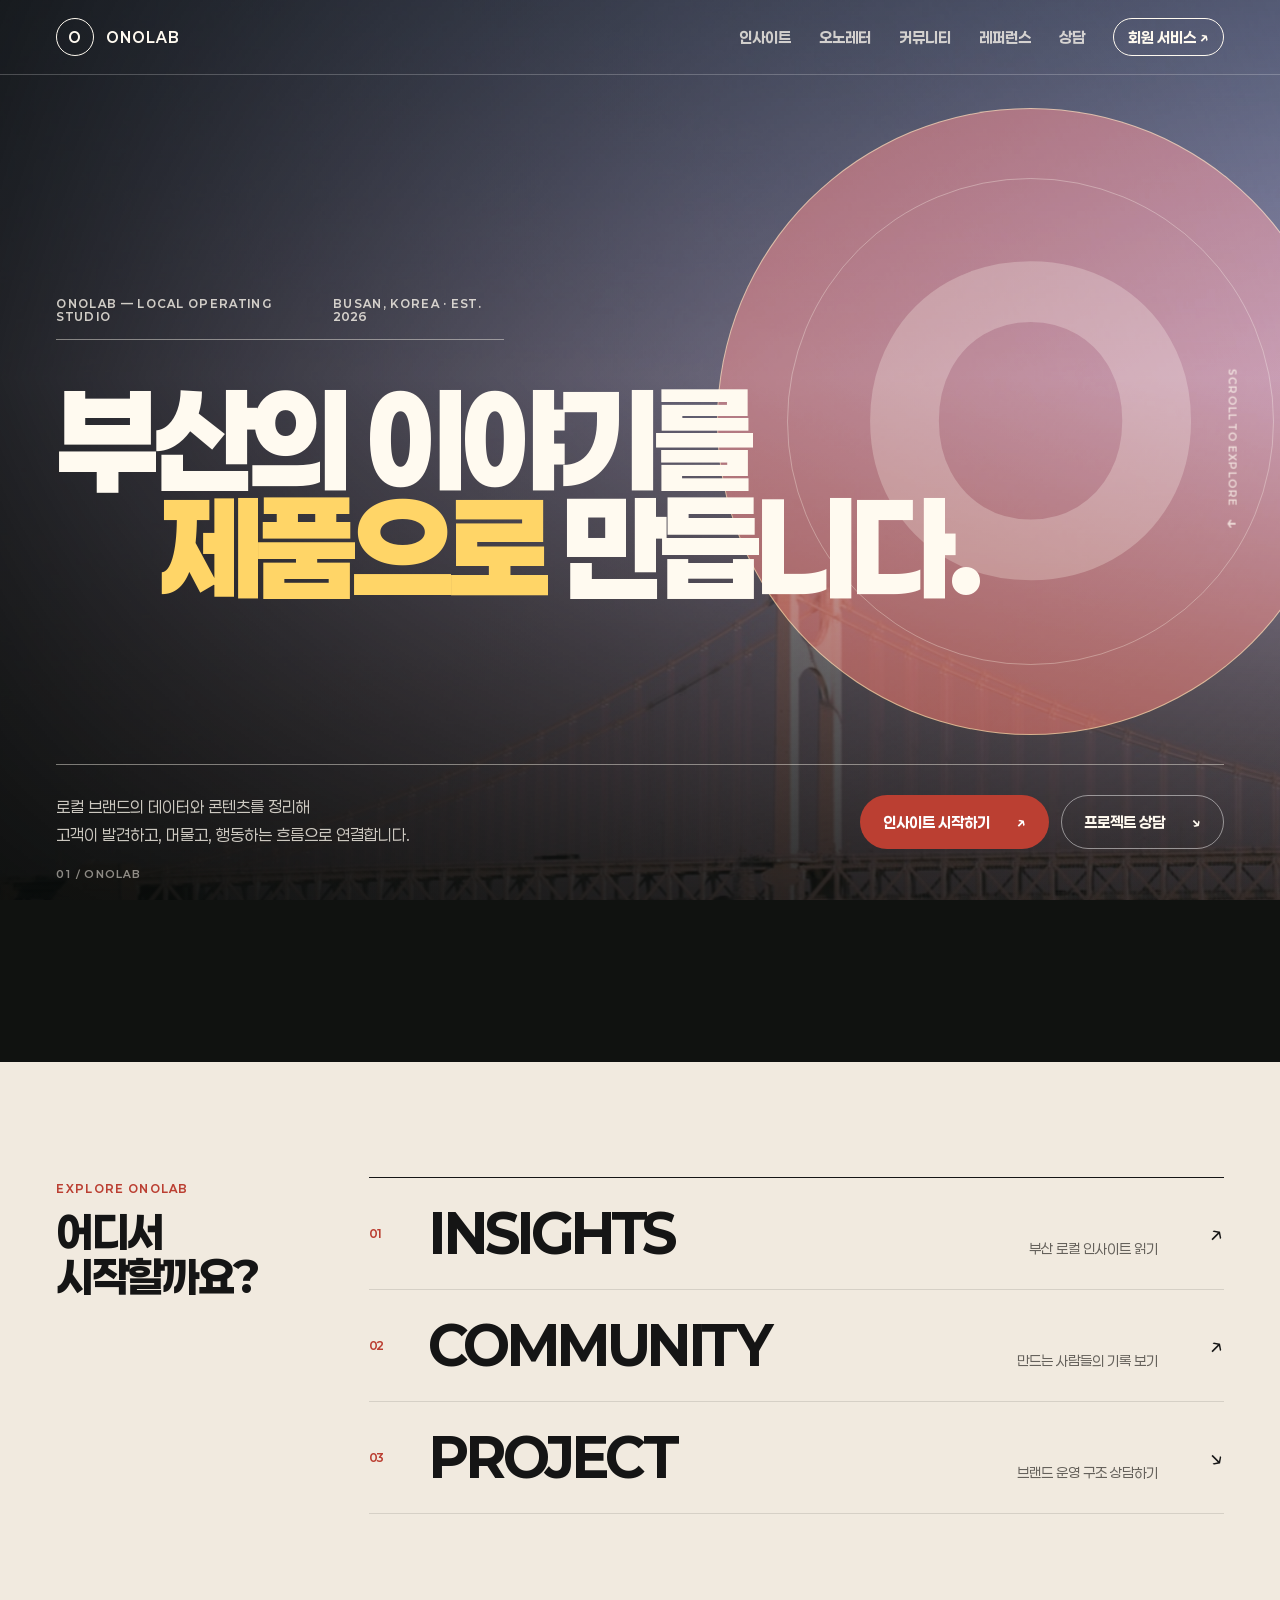
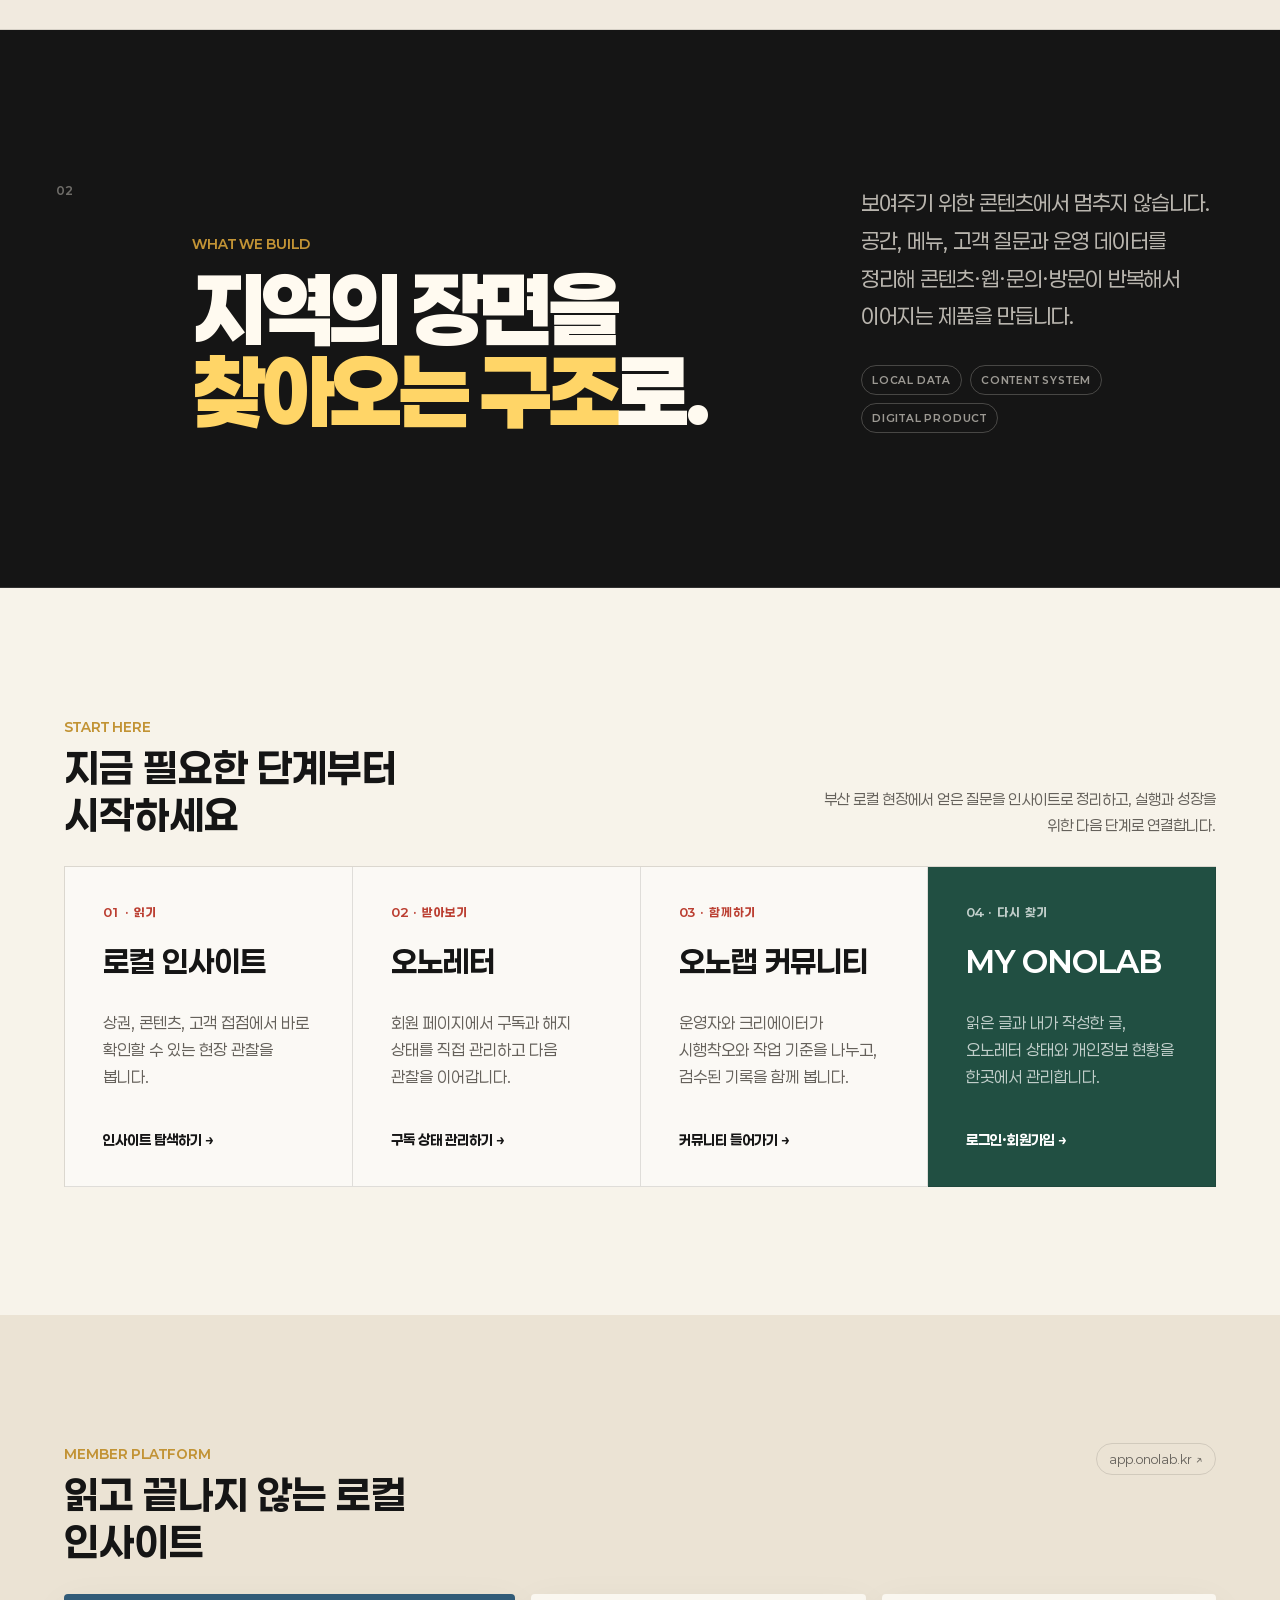
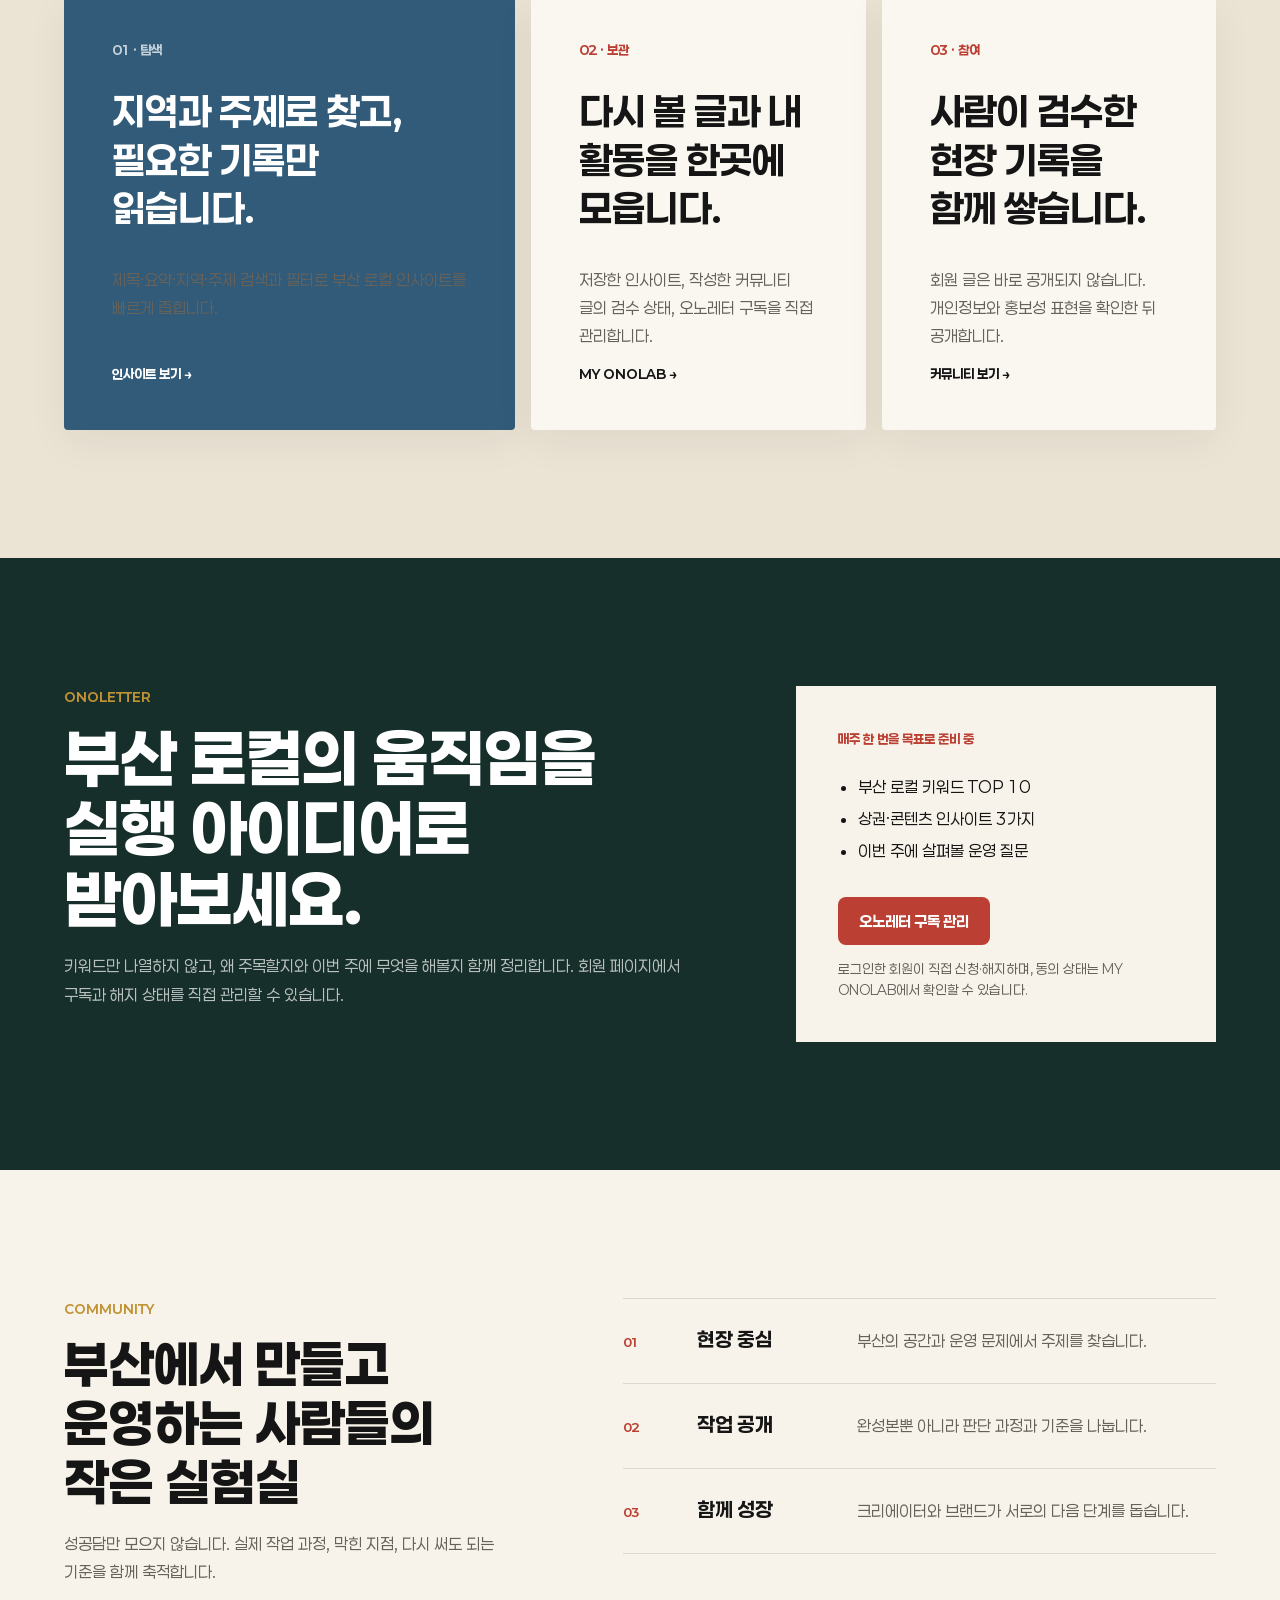
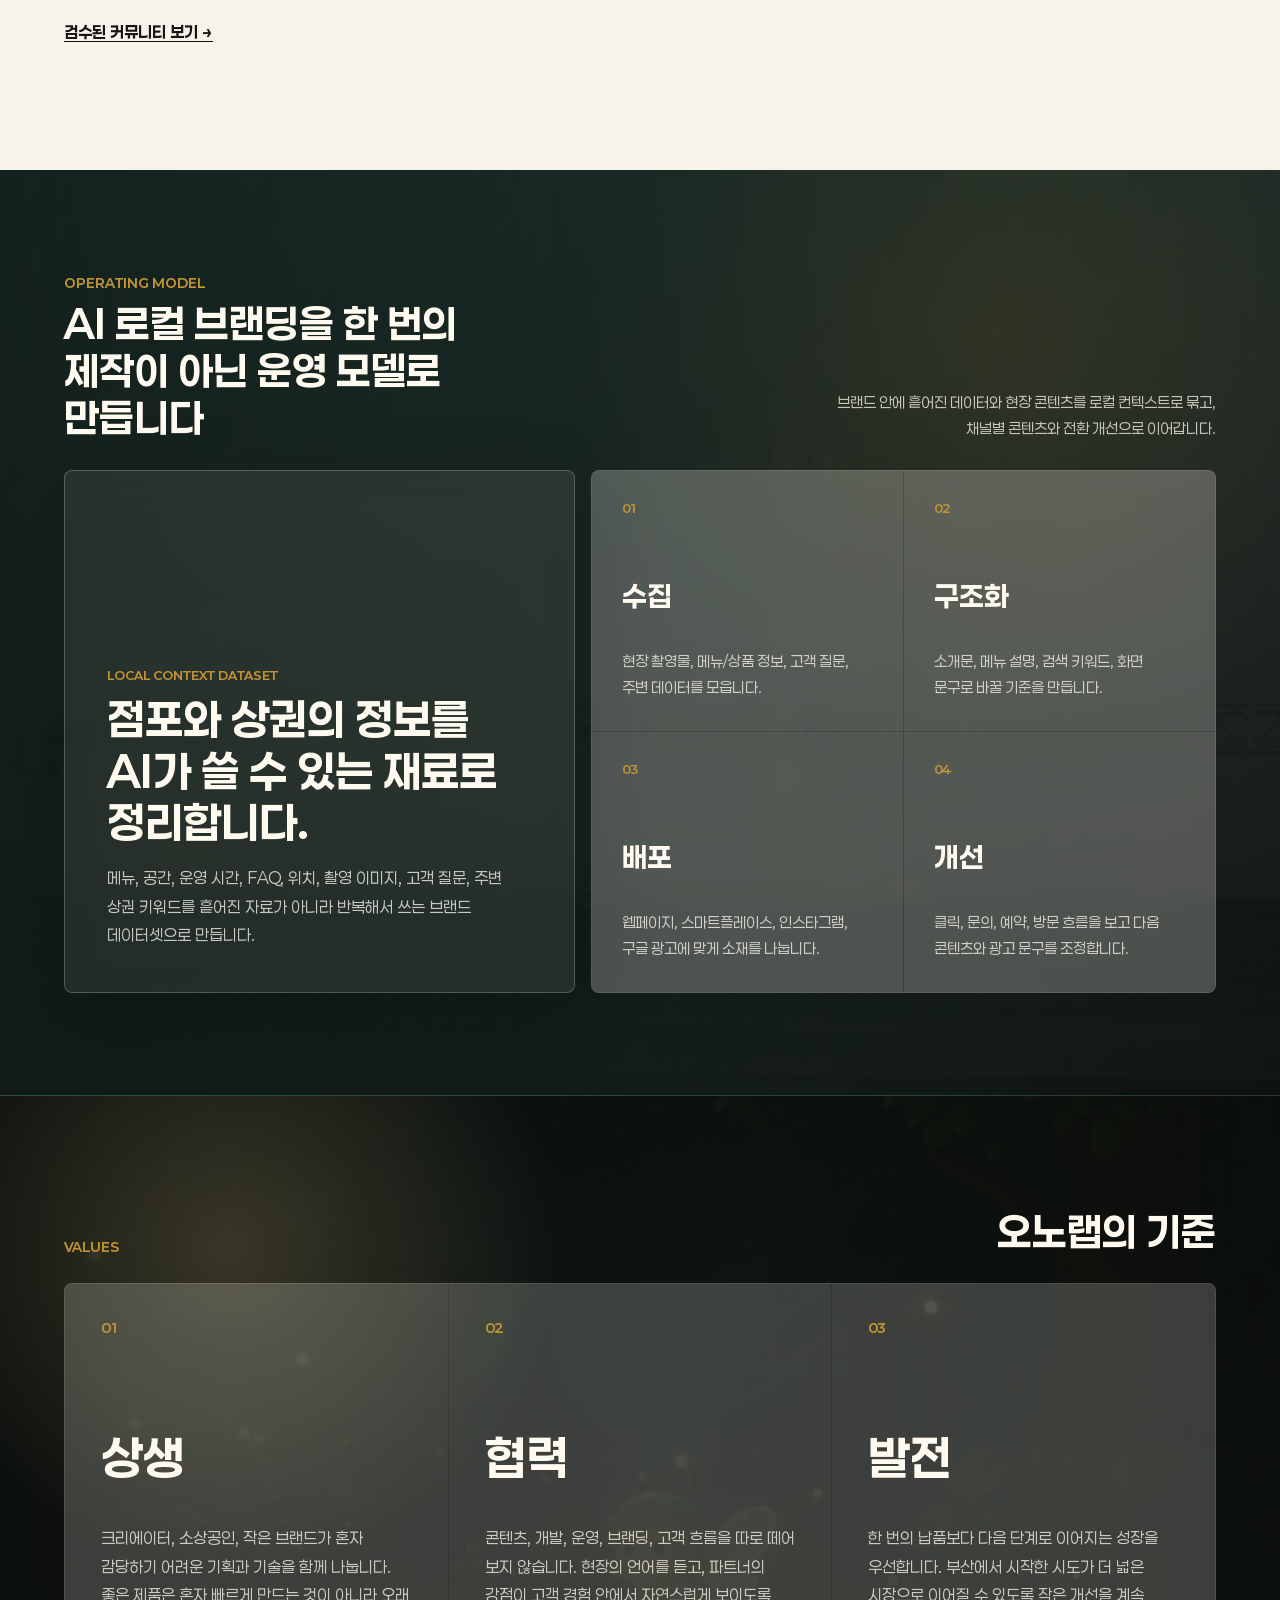
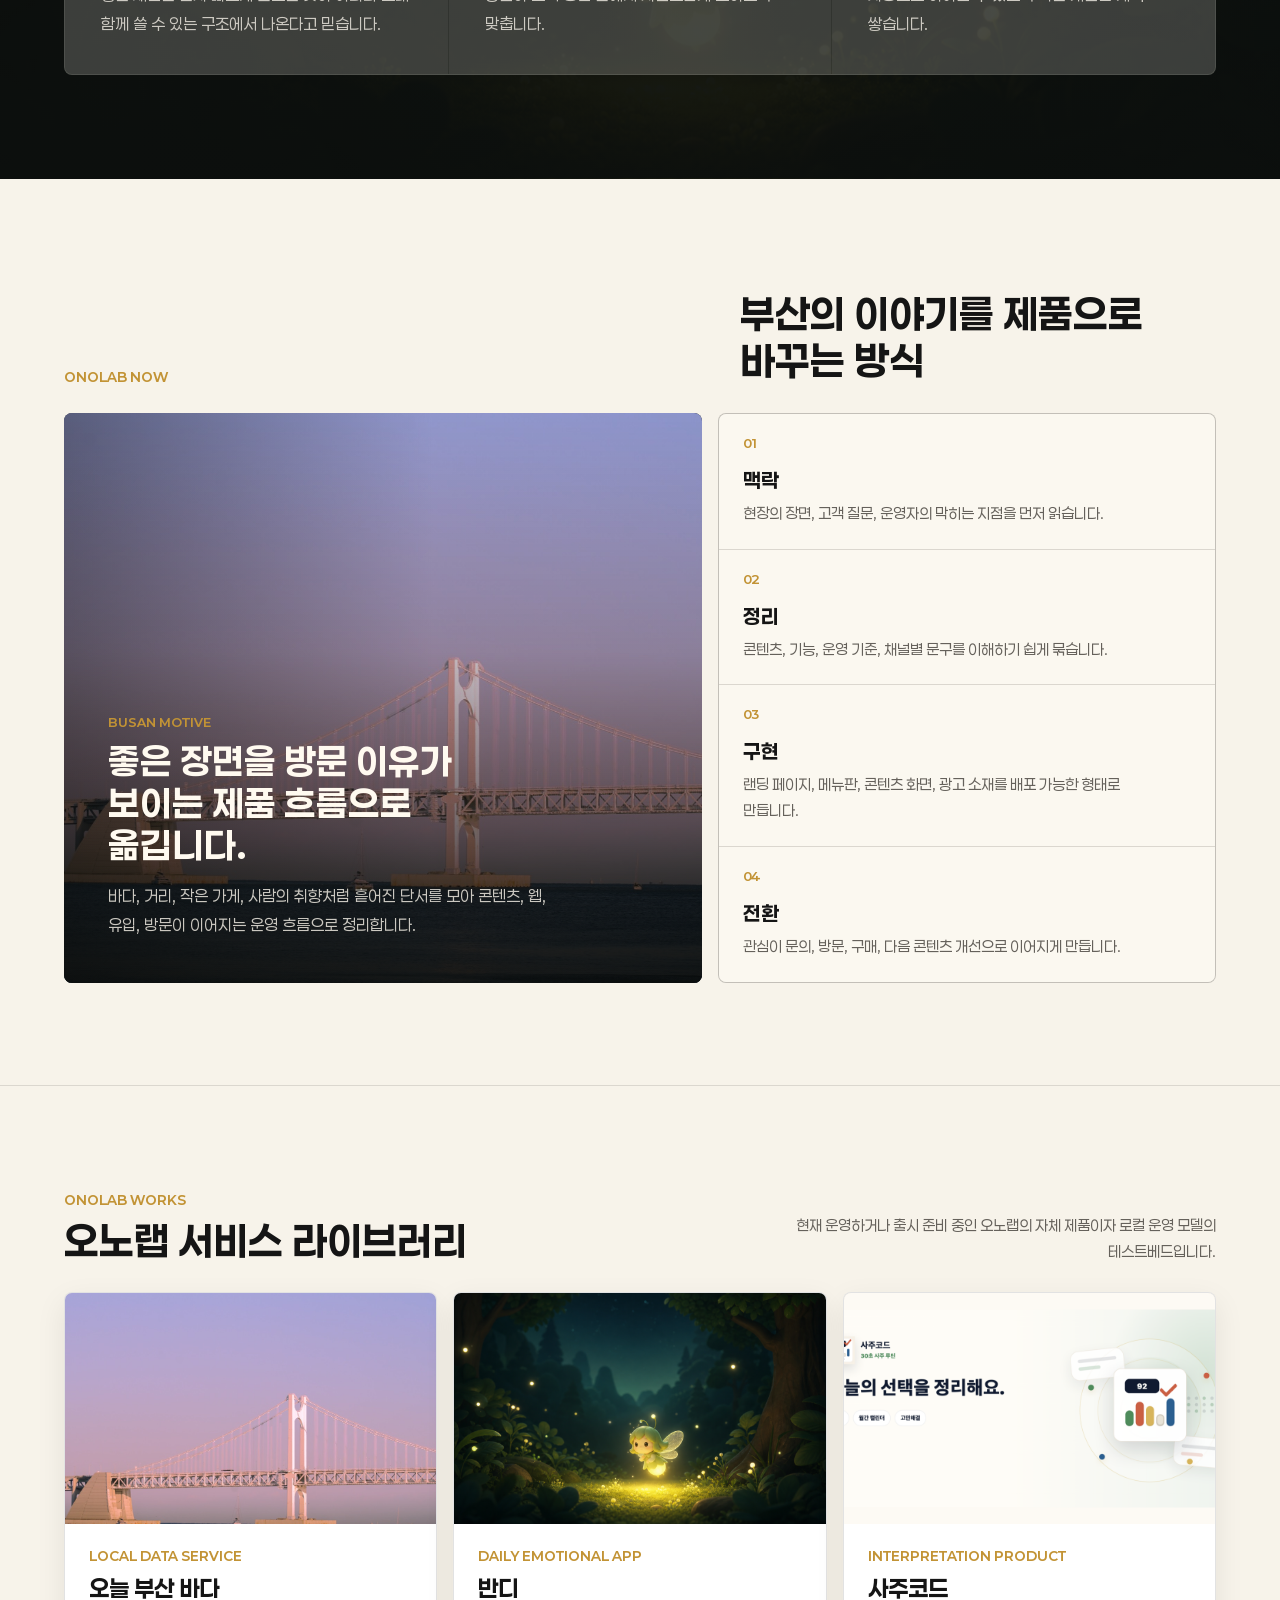
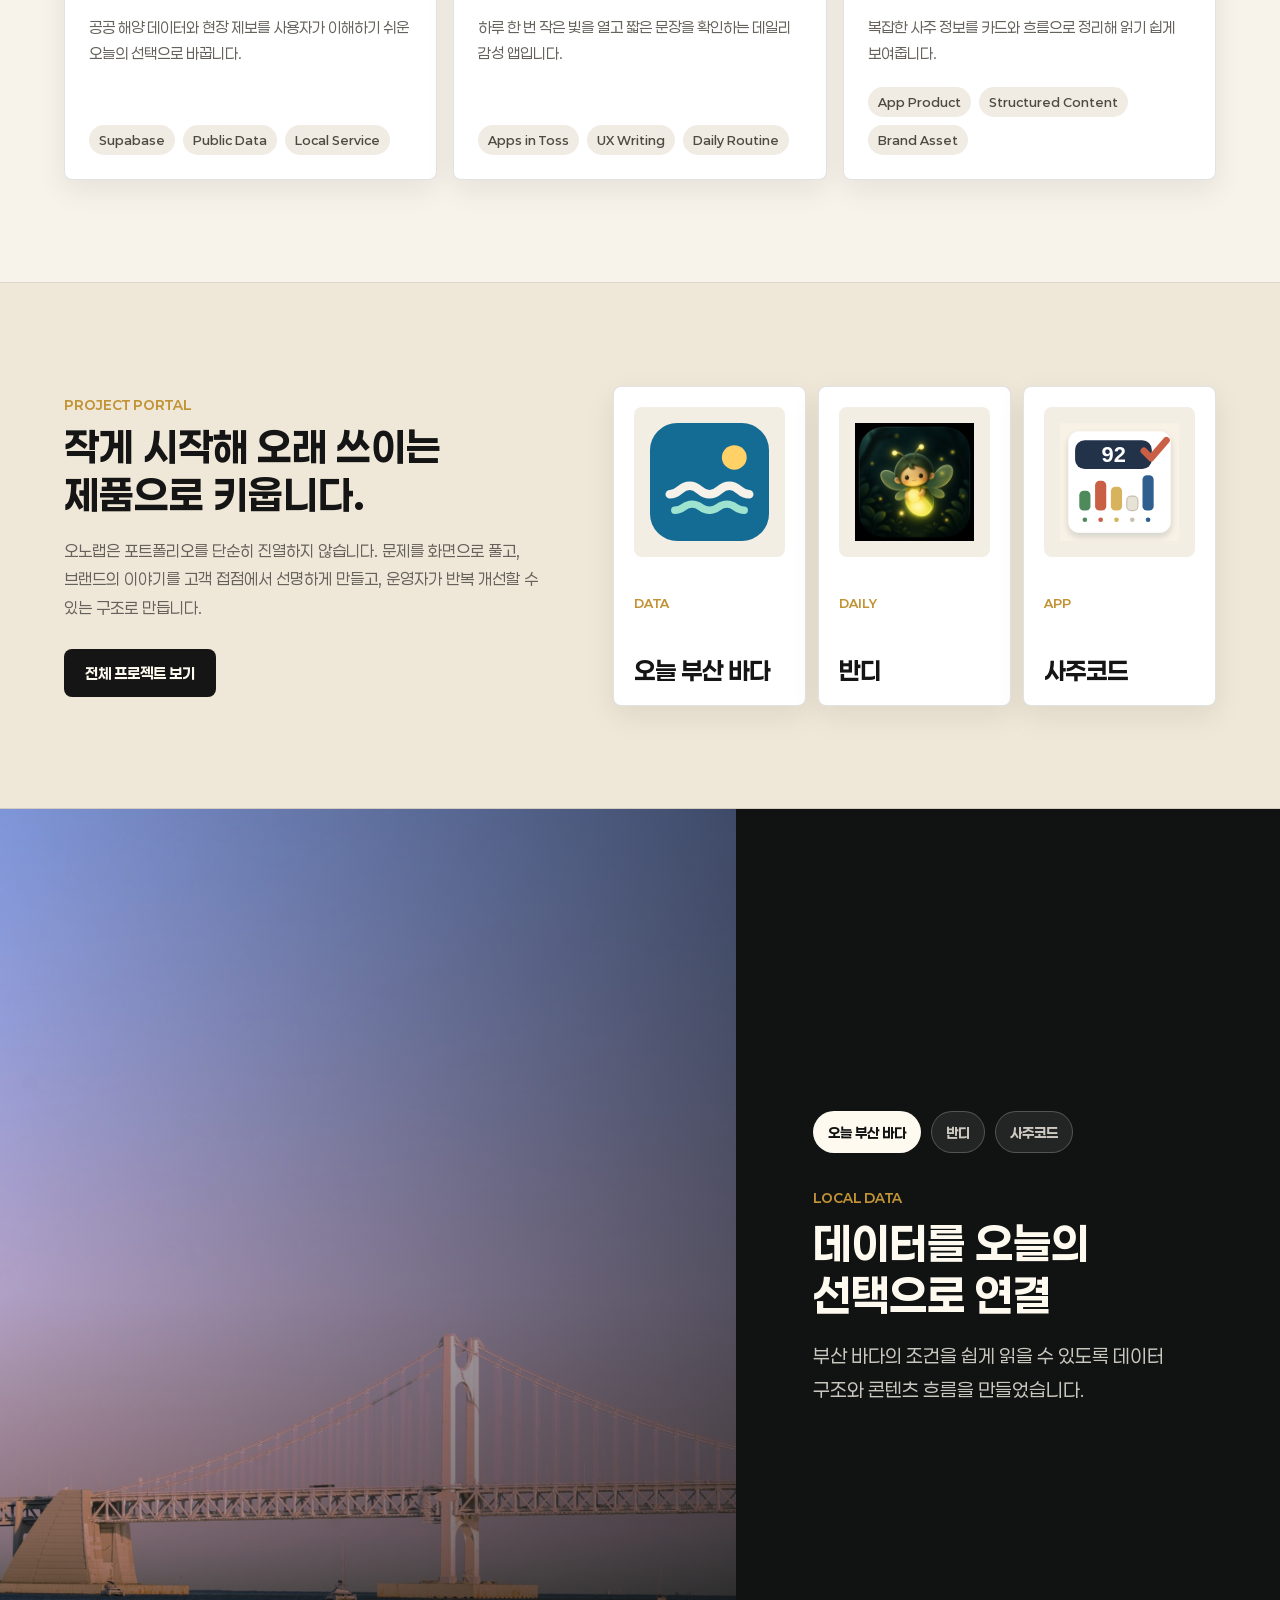
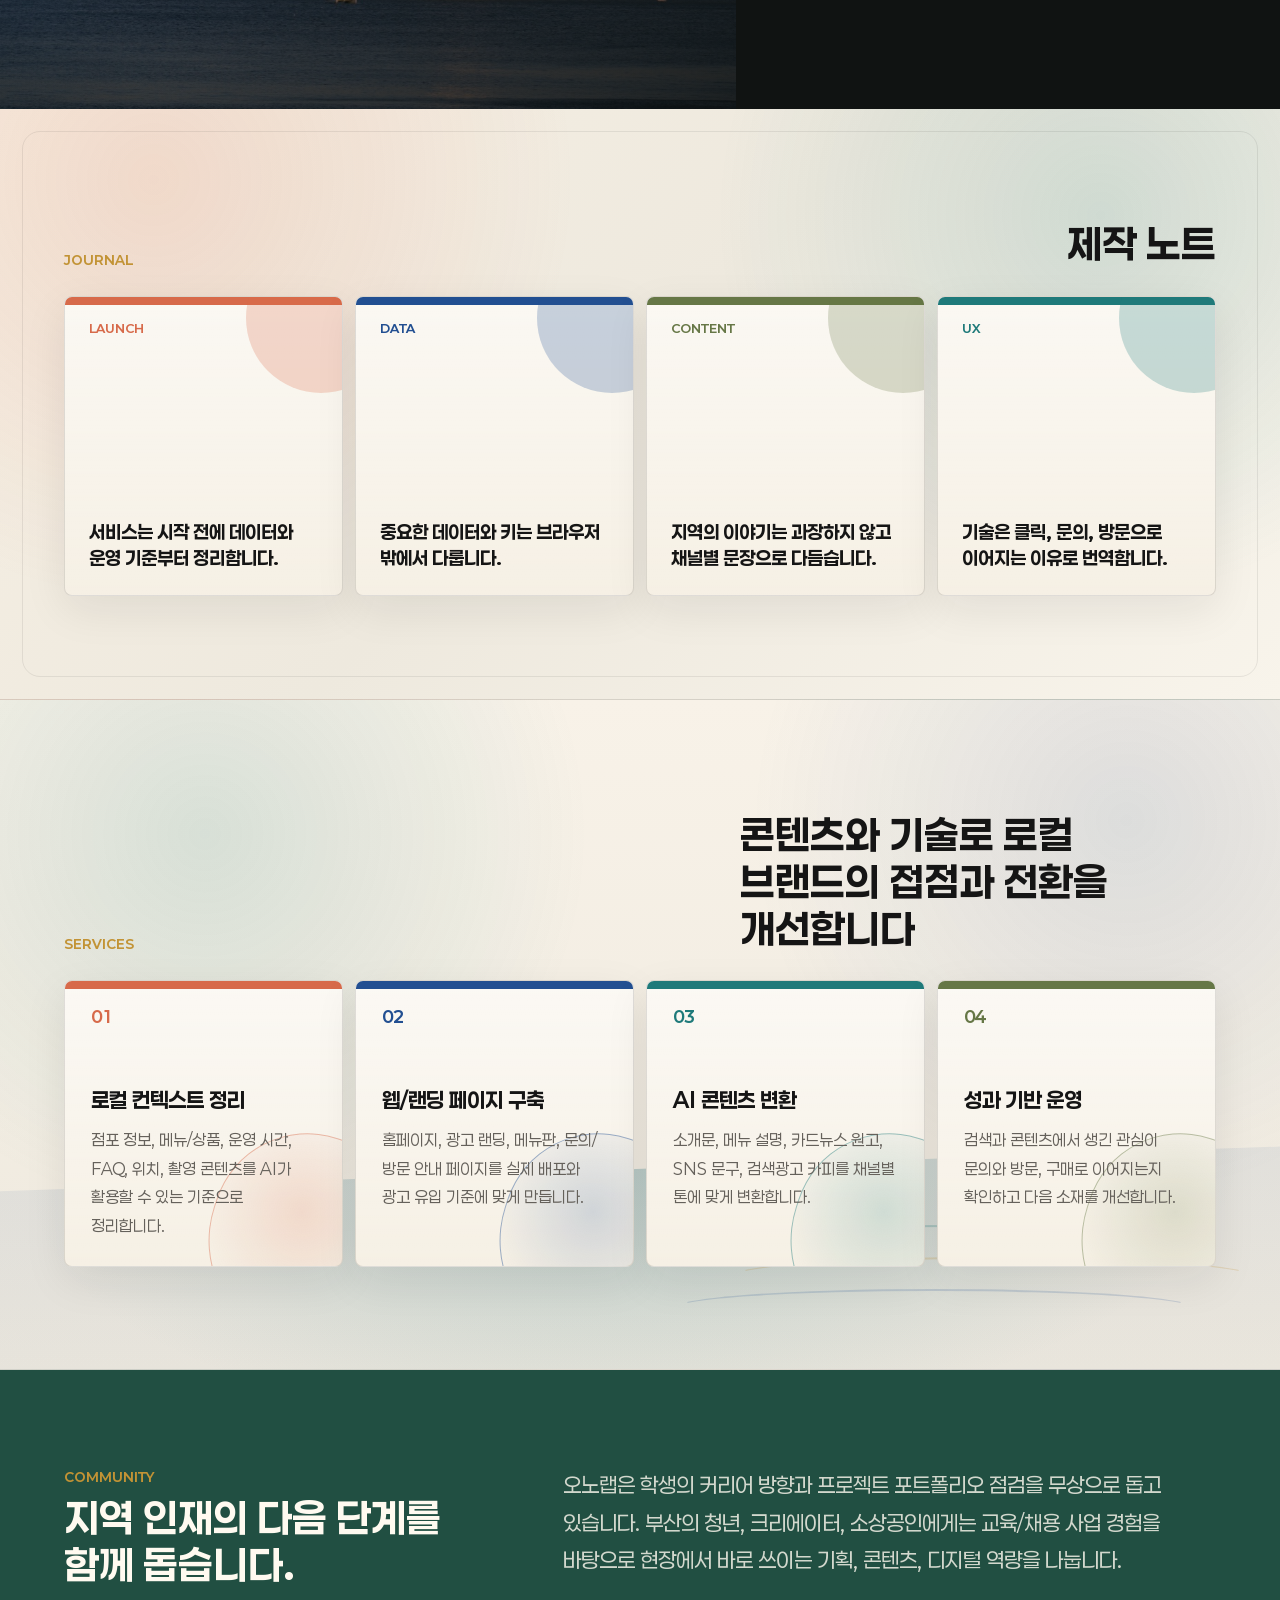
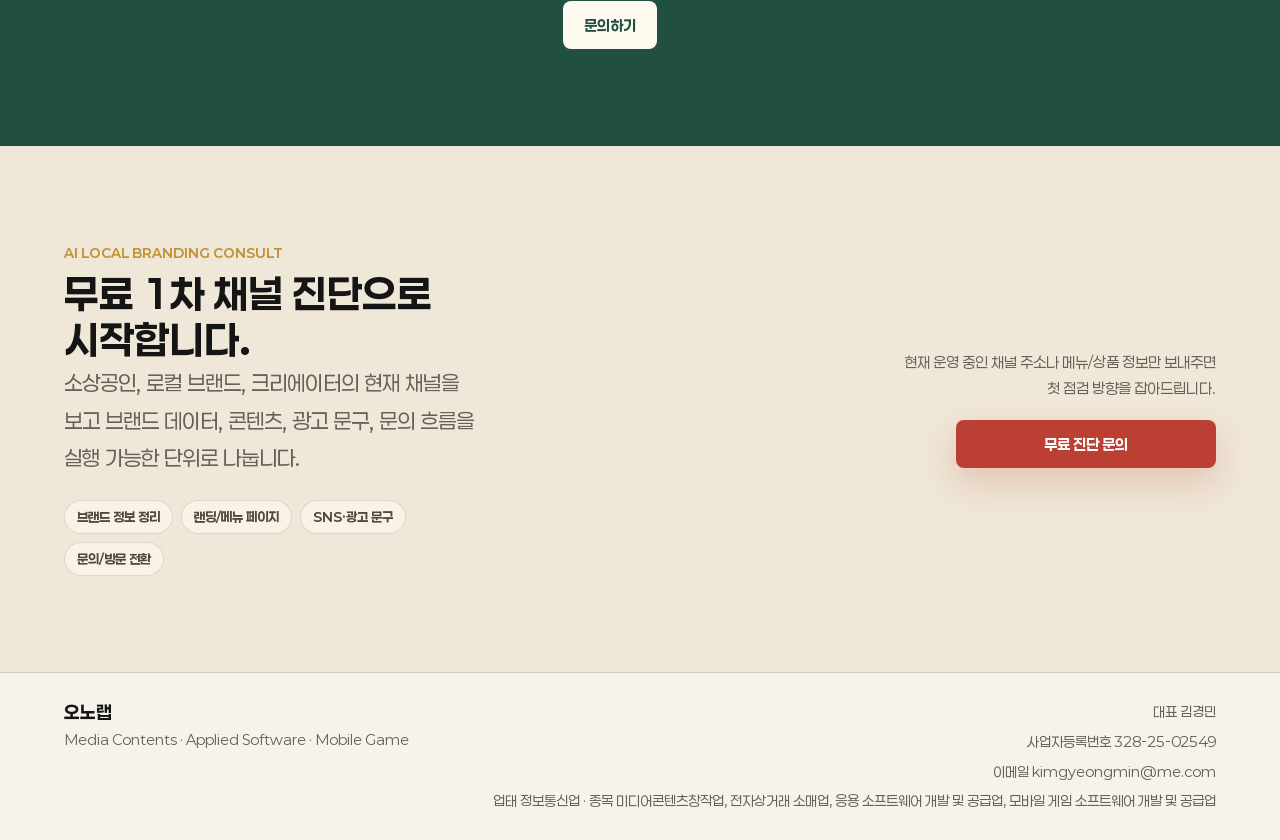
==== commit a1aed533: "Redesign OnoLab homepage entrance" ====
--- a/index.html
+++ b/index.html
@@ -35,15 +35,10 @@
     <a class="skip-link" href="#main-content">본문 바로가기</a>
     <div class="scroll-progress" aria-hidden="true"></div>
     <div class="pointer-light" aria-hidden="true"></div>
-    <div class="utility-bar" aria-label="빠른 정보">
-      <span>KR</span>
-      <span>AI Local Branding · Content · Software · Commerce</span>
-      <span>Busan, Korea</span>
-    </div>
     <header class="site-header">
       <a class="brand" href="#top" aria-label="오노랩 홈">
-        <span class="brand-mark">ON</span>
-        <span>오노랩</span>
+        <span class="brand-mark">O</span>
+        <span class="brand-word">ONOLAB</span>
       </a>
       <nav class="site-nav" aria-label="주요 메뉴">
         <a href="#insights">인사이트</a>
@@ -56,65 +51,85 @@
     </header>
 
     <main id="main-content">
-      <section class="hero">
-        <div class="hero-media" aria-hidden="true">
-          <img src="./assets/gwangalli-bridge.jpg" alt="" />
-        </div>
-        <div class="hero-content">
-          <p class="eyebrow">AI Local Branding · Content · Software · Commerce</p>
-          <h1>부산의 이야기를 제품으로 만듭니다</h1>
-          <p class="hero-copy">
-            오노랩은 로컬 브랜드의 데이터와 콘텐츠를 AI로 정리해<br />
-            고객 접점, 문의, 방문, 구매로 이어지는 운영 흐름을 함께 만듭니다.
+      <section class="hero" aria-labelledby="hero-title">
+        <div class="hero-stage">
+          <div class="hero-media" aria-hidden="true">
+            <img src="./assets/gwangalli-bridge.jpg" alt="" />
+          </div>
+          <div class="hero-grid" aria-hidden="true"></div>
+          <div class="hero-orbit" aria-hidden="true"><span>O</span></div>
+
+          <div class="hero-content">
+            <p class="eyebrow">
+              <span>ONOLAB — LOCAL OPERATING STUDIO</span>
+              <span>BUSAN, KOREA · EST. 2026</span>
+            </p>
+            <h1 id="hero-title">
+              <span>부산의 이야기를</span>
+              <span><em>제품으로</em> 만듭니다.</span>
+            </h1>
+          </div>
+
+          <div class="hero-bottom">
+            <p class="hero-copy">
+              로컬 브랜드의 데이터와 콘텐츠를 정리해<br />
+              고객이 발견하고, 머물고, 행동하는 흐름으로 연결합니다.
+            </p>
+            <div class="hero-actions">
+              <a class="button primary" href="https://app.onolab.kr/insights">인사이트 시작하기 <span>↗</span></a>
+              <a class="button secondary" href="#contact">프로젝트 상담 <span>↘</span></a>
+            </div>
+          </div>
+
+          <a class="hero-scroll" href="#entrance">
+            <span>SCROLL TO EXPLORE</span>
+            <strong aria-hidden="true">↓</strong>
+          </a>
+          <div class="hero-index" aria-hidden="true">01 / ONOLAB</div>
+        </div>
+      </section>
+
+      <section id="entrance" class="entrance-rail" aria-labelledby="entrance-title">
+        <header class="entrance-heading">
+          <span>EXPLORE ONOLAB</span>
+          <h2 id="entrance-title">어디서 시작할까요?</h2>
+        </header>
+        <nav class="entrance-menu" aria-label="오노랩 시작 메뉴">
+          <a class="entrance-link" href="https://app.onolab.kr/insights">
+            <small>01</small>
+            <span><strong>INSIGHTS</strong><em>부산 로컬 인사이트 읽기</em></span>
+            <b aria-hidden="true">↗</b>
+          </a>
+          <a class="entrance-link" href="https://app.onolab.kr/community">
+            <small>02</small>
+            <span><strong>COMMUNITY</strong><em>만드는 사람들의 기록 보기</em></span>
+            <b aria-hidden="true">↗</b>
+          </a>
+          <a class="entrance-link entrance-link-accent" href="#contact">
+            <small>03</small>
+            <span><strong>PROJECT</strong><em>브랜드 운영 구조 상담하기</em></span>
+            <b aria-hidden="true">↘</b>
+          </a>
+        </nav>
+      </section>
+
+      <section class="intro" aria-label="오노랩 소개">
+        <div class="intro-index" aria-hidden="true">02</div>
+        <div class="intro-statement">
+          <span class="section-kicker">WHAT WE BUILD</span>
+          <h2>지역의 장면을<br /><em>찾아오는 구조</em>로.</h2>
+        </div>
+        <div class="intro-copy">
+          <p>
+            보여주기 위한 콘텐츠에서 멈추지 않습니다. 공간, 메뉴, 고객 질문과 운영 데이터를 정리해
+            콘텐츠·웹·문의·방문이 반복해서 이어지는 제품을 만듭니다.
           </p>
-          <div class="hero-actions">
-            <a class="button primary" href="https://app.onolab.kr/insights">회원 인사이트 보기</a>
-            <a class="button secondary" href="#contact">AI 로컬 브랜딩 상담</a>
-          </div>
-        </div>
-        <aside class="studio-info" aria-label="오노랩 스튜디오 정보">
-          <div class="info-weather">
-            <span>Today</span>
-            <strong>Local AI</strong>
-          </div>
-          <p>상생, 협력, 발전을 기준으로 로컬 브랜드의 콘텐츠와 유입 흐름을 함께 키웁니다.</p>
-          <div class="info-grid">
-            <a href="#services">
-              <span>서비스</span>
-              <strong>4</strong>
-            </a>
-            <a href="#work">
-              <span>레퍼런스</span>
-              <strong>3</strong>
-            </a>
-            <a href="https://app.onolab.kr">
-              <span>회원 서비스</span>
-              <strong>Live</strong>
-            </a>
-          </div>
-        </aside>
-      </section>
-
-      <section class="experience-strip" aria-label="오노랩 작업 방식">
-        <div class="strip-track">
-          <span>콘텐츠 기획</span>
-          <span>미디어콘텐츠</span>
-          <span>응용 소프트웨어</span>
-          <span>모바일 게임</span>
-          <span>로컬 브랜딩</span>
-          <span>유입 설계</span>
-        </div>
-      </section>
-
-      <section class="intro" aria-label="오노랩 소개">
-        <div>
-          <span class="section-kicker">What We Build</span>
-          <h2>지역의 장면을 고객이 찾아오는 운영 구조로 바꿉니다.</h2>
-        </div>
-        <p>
-          오노랩은 보여주기 위한 콘텐츠에서 멈추지 않습니다. 소상공인의 공간, 메뉴, 운영 정보,
-          고객 질문, 운영 데이터, 브랜드 자산을 정리하고 콘텐츠, 웹, 광고, 문의 흐름으로 반복 운영할 수 있게 만듭니다.
-        </p>
+          <div class="intro-facts" aria-label="오노랩 핵심 영역">
+            <span>LOCAL DATA</span>
+            <span>CONTENT SYSTEM</span>
+            <span>DIGITAL PRODUCT</span>
+          </div>
+        </div>
       </section>
 
       <section id="insights" class="growth-path" aria-label="오노랩 성장 경로">
--- a/styles.css
+++ b/styles.css
@@ -21,6 +21,8 @@
   --measure-narrow: 46ch;
   --lh-heading: 1.18;
   --lh-body: 1.78;
+  --ease-out: cubic-bezier(0.23, 1, 0.32, 1);
+  --ease-in-out: cubic-bezier(0.77, 0, 0.175, 1);
 }
 
 @font-face {
@@ -167,22 +169,10 @@
   position: fixed;
   top: 0;
   left: 0;
-  z-index: 30;
+  z-index: 60;
   width: calc(var(--scroll-progress, 0) * 100%);
   height: 3px;
   background: linear-gradient(90deg, var(--red), var(--gold), var(--green));
-}
-
-.utility-bar {
-  display: flex;
-  justify-content: flex-end;
-  gap: 18px;
-  min-height: 34px;
-  padding: 8px clamp(20px, 5vw, 64px);
-  background: #151515;
-  color: rgba(255, 250, 240, 0.76);
-  font-size: 12px;
-  font-weight: 750;
 }
 
 .pointer-light {
@@ -201,88 +191,108 @@
 }
 
 .site-header {
-  position: sticky;
+  position: fixed;
   top: 0;
-  z-index: 10;
+  left: 0;
+  z-index: 50;
   display: flex;
   align-items: center;
   justify-content: space-between;
   gap: 24px;
+  width: 100%;
   min-height: 72px;
-  padding: 16px clamp(20px, 5vw, 64px);
-  background: rgba(247, 243, 234, 0.88);
-  border-bottom: 1px solid var(--line);
+  padding: 18px clamp(20px, 4.4vw, 64px);
+  background: transparent;
+  border-bottom: 1px solid rgba(255, 255, 255, 0.22);
+  color: #fffaf0;
+  transition:
+    background-color 220ms var(--ease-out, cubic-bezier(0.23, 1, 0.32, 1)),
+    border-color 220ms ease,
+    color 220ms ease;
+}
+
+.site-header[data-scrolled="true"] {
+  background: rgba(247, 243, 234, 0.92);
+  border-color: var(--line);
+  color: var(--ink);
   backdrop-filter: blur(18px);
 }
 
 .brand {
   display: inline-flex;
   align-items: center;
-  gap: 10px;
+  gap: 12px;
   font-family: var(--font-heading);
-  font-weight: 700;
+  font-weight: 800;
+  letter-spacing: 0.06em;
 }
 
 .brand-mark {
   display: inline-grid;
   place-items: center;
-  width: 36px;
-  height: 36px;
-  border-radius: 8px;
-  background: var(--green);
-  color: #fff7de;
-  font-size: 13px;
+  width: 38px;
+  height: 38px;
+  border: 1px solid currentColor;
+  border-radius: 50%;
+  color: inherit;
+  font-size: 14px;
+}
+
+.brand-word {
+  font-size: 14px;
 }
 
 .site-nav {
   display: flex;
   align-items: center;
   gap: clamp(14px, 3vw, 28px);
+  color: rgba(255, 250, 240, 0.76);
+  font-size: 15px;
+  font-weight: 700;
+}
+
+.site-header[data-scrolled="true"] .site-nav {
   color: var(--muted);
-  font-size: 15px;
-  font-weight: 700;
 }
 
 .member-nav {
-  padding: 8px 12px;
-  border: 1px solid var(--green);
+  padding: 9px 14px;
+  border: 1px solid currentColor;
   border-radius: 999px;
+  color: #fffaf0;
+  white-space: nowrap;
+}
+
+.site-header[data-scrolled="true"] .member-nav {
   color: var(--green);
-  white-space: nowrap;
 }
 
 .hero {
   position: relative;
-  min-height: calc(100svh - 72px);
-  display: grid;
-  grid-template-columns: minmax(280px, 1fr) minmax(300px, 420px);
-  align-items: end;
-  gap: clamp(20px, 5vw, 64px);
-  padding: clamp(28px, 5vw, 72px);
+  min-height: 118svh;
   isolation: isolate;
+  background: #101210;
+}
+
+.hero-stage {
+  position: sticky;
+  top: 0;
+  display: grid;
+  grid-template-rows: 1fr auto;
+  min-height: 100svh;
+  padding: clamp(112px, 14vh, 154px) clamp(20px, 4.4vw, 64px) clamp(28px, 4vw, 52px);
   overflow: hidden;
-}
-
-.hero::before {
-  content: "";
-  position: absolute;
-  inset: auto -10% -18% 40%;
-  z-index: -1;
-  height: 42%;
-  background: linear-gradient(90deg, transparent, rgba(255, 231, 151, 0.2), transparent);
-  transform: rotate(-8deg);
-  filter: blur(12px);
-  animation: slowSweep 7s ease-in-out infinite alternate;
-}
-
-.hero::after {
+  isolation: isolate;
+}
+
+.hero-stage::after {
   content: "";
   position: absolute;
   inset: 0;
   background:
-    linear-gradient(90deg, rgba(12, 15, 13, 0.84), rgba(12, 15, 13, 0.42) 48%, rgba(12, 15, 13, 0.16)),
-    linear-gradient(0deg, rgba(12, 15, 13, 0.44), rgba(12, 15, 13, 0.06) 48%, rgba(12, 15, 13, 0.18));
-  z-index: -1;
+    linear-gradient(90deg, rgba(8, 11, 10, 0.84) 0%, rgba(8, 11, 10, 0.42) 55%, rgba(8, 11, 10, 0.14) 100%),
+    linear-gradient(0deg, rgba(8, 11, 10, 0.76) 0%, rgba(8, 11, 10, 0.04) 58%, rgba(8, 11, 10, 0.38) 100%);
+  z-index: -2;
 }
 
 .hero-media {
@@ -295,44 +305,73 @@
   width: 100%;
   height: 100%;
   object-fit: cover;
-  object-position: center bottom;
-  transform: scale(calc(1.04 + var(--scroll-progress, 0) * 0.08));
-  transition: transform 120ms linear;
+  object-position: center 68%;
+  transform: scale(1.045);
+  filter: saturate(0.76) contrast(1.06);
+}
+
+.hero-grid {
+  position: absolute;
+  inset: 0;
+  z-index: -1;
+  background:
+    linear-gradient(90deg, transparent calc(25% - 0.5px), rgba(255,255,255,.13) 25%, transparent calc(25% + 0.5px)),
+    linear-gradient(90deg, transparent calc(50% - 0.5px), rgba(255,255,255,.13) 50%, transparent calc(50% + 0.5px)),
+    linear-gradient(90deg, transparent calc(75% - 0.5px), rgba(255,255,255,.13) 75%, transparent calc(75% + 0.5px));
+  pointer-events: none;
+}
+
+.hero-orbit {
+  position: absolute;
+  top: 12%;
+  right: -5vw;
+  z-index: -1;
+  display: grid;
+  place-items: center;
+  width: min(49vw, 690px);
+  aspect-ratio: 1;
+  border: 1px solid rgba(255, 231, 151, 0.58);
+  border-radius: 50%;
+  background: rgba(193, 64, 48, 0.68);
+  color: rgba(255, 244, 220, 0.26);
+  font-family: var(--font-display);
+  font-size: clamp(180px, 31vw, 480px);
+  line-height: 1;
+  mix-blend-mode: screen;
+  pointer-events: none;
+}
+
+.hero-orbit::after {
+  content: "";
+  position: absolute;
+  inset: 11%;
+  border: 1px solid rgba(255, 244, 220, 0.32);
+  border-radius: inherit;
 }
 
 .hero-content {
-  width: min(760px, 100%);
-  padding-bottom: clamp(28px, 8vh, 96px);
+  position: relative;
+  z-index: 2;
+  display: flex;
+  align-self: center;
+  flex-direction: column;
+  width: 100%;
   color: #fffaf0;
 }
 
-.studio-info {
-  align-self: end;
-  margin-bottom: clamp(28px, 8vh, 96px);
-  padding: 24px;
-  border: 1px solid rgba(255, 250, 240, 0.24);
-  border-radius: 8px;
-  background: rgba(13, 15, 14, 0.52);
-  color: #fffaf0;
-  box-shadow: 0 24px 80px rgba(0, 0, 0, 0.26);
-  backdrop-filter: blur(18px);
-}
-
-.studio-info p {
-  margin: 18px 0 22px;
-  color: rgba(255, 250, 240, 0.82);
-  line-height: 1.65;
-}
-
-.info-weather {
+.eyebrow {
   display: flex;
-  align-items: center;
   justify-content: space-between;
-  gap: 16px;
-}
-
-.info-weather span,
-.info-grid span,
+  gap: 24px;
+  width: 100%;
+  padding-bottom: 16px;
+  border-bottom: 1px solid rgba(255, 250, 240, 0.44);
+  color: rgba(255, 250, 240, 0.78);
+  font-size: 11px;
+  font-weight: 700;
+  letter-spacing: 0.12em;
+}
+
 .model-main span,
 .model-steps span,
 .now-feature span,
@@ -345,35 +384,6 @@
   text-transform: uppercase;
 }
 
-.info-weather strong {
-  font-family: var(--font-heading);
-  font-size: 26px;
-  font-weight: 700;
-}
-
-.info-grid {
-  display: grid;
-  grid-template-columns: repeat(3, 1fr);
-  gap: 1px;
-  overflow: hidden;
-  border: 1px solid rgba(255, 250, 240, 0.16);
-  border-radius: 8px;
-  background: rgba(255, 250, 240, 0.16);
-}
-
-.info-grid a {
-  display: grid;
-  gap: 8px;
-  min-height: 86px;
-  padding: 14px;
-  background: rgba(255, 250, 240, 0.08);
-}
-
-.info-grid strong {
-  font-size: 18px;
-}
-
-.eyebrow,
 .section-kicker,
 .work-type {
   margin: 0;
@@ -385,28 +395,90 @@
 
 .hero h1 {
   font-family: var(--font-display);
-  margin: 16px 0 22px;
-  max-width: 700px;
-  font-size: clamp(38px, 4.4vw, 58px);
-  font-weight: 800;
-  line-height: 1.14;
-  letter-spacing: 0;
-  text-wrap: balance;
+  margin: clamp(22px, 4vh, 44px) 0 0;
+  max-width: none;
+  font-size: clamp(62px, 9.2vw, 142px);
+  font-weight: 900;
+  line-height: 0.92;
+  letter-spacing: -0.065em;
+}
+
+.hero h1 > span {
+  display: block;
+}
+
+.hero h1 > span:last-child {
+  padding-left: clamp(0px, 8vw, 120px);
+}
+
+.hero h1 em {
+  color: #ffd567;
+  font-style: normal;
+}
+
+.hero-bottom {
+  position: relative;
+  z-index: 3;
+  display: flex;
+  align-items: flex-end;
+  justify-content: space-between;
+  gap: 36px;
+  padding-top: 28px;
+  border-top: 1px solid rgba(255, 250, 240, 0.44);
+  color: #fffaf0;
 }
 
 .hero-copy {
-  max-width: 54ch;
+  max-width: 48ch;
   margin: 0;
-  color: rgba(255, 250, 240, 0.86);
-  font-size: clamp(16px, 1.45vw, 19px);
-  line-height: 1.82;
+  color: rgba(255, 250, 240, 0.78);
+  font-size: clamp(15px, 1.25vw, 18px);
+  line-height: 1.75;
 }
 
 .hero-actions {
   display: flex;
   flex-wrap: wrap;
   gap: 12px;
-  margin-top: 30px;
+  margin: 0;
+}
+
+.hero-actions .button {
+  gap: 26px;
+  min-height: 54px;
+  padding: 0 22px;
+  border-radius: 999px;
+}
+
+.hero-scroll {
+  position: absolute;
+  right: clamp(20px, 4.4vw, 64px);
+  bottom: 50%;
+  z-index: 4;
+  display: flex;
+  align-items: center;
+  gap: 12px;
+  color: rgba(255, 250, 240, 0.72);
+  font-size: 10px;
+  font-weight: 700;
+  letter-spacing: 0.12em;
+  transform: rotate(90deg) translateX(50%);
+  transform-origin: right bottom;
+}
+
+.hero-scroll strong {
+  font-size: 16px;
+}
+
+.hero-index {
+  position: absolute;
+  bottom: 20px;
+  left: clamp(20px, 4.4vw, 64px);
+  z-index: 4;
+  color: rgba(255, 250, 240, 0.52);
+  font-size: 10px;
+  font-weight: 700;
+  letter-spacing: 0.12em;
 }
 
 .button {
@@ -442,42 +514,134 @@
   color: var(--green);
 }
 
-.experience-strip {
-  overflow: hidden;
-  padding: 18px 0;
+.entrance-rail {
+  display: grid;
+  grid-template-columns: minmax(220px, .65fr) minmax(0, 2.35fr);
+  gap: clamp(30px, 6vw, 90px);
+  padding: clamp(72px, 9vw, 124px) clamp(20px, 4.4vw, 64px);
+  background: #f1eadf;
+  border-bottom: 1px solid var(--line);
+}
+
+.entrance-heading span {
+  color: var(--red);
+  font-size: 11px;
+  font-weight: 800;
+  letter-spacing: .12em;
+}
+
+.entrance-heading h2 {
+  margin: 14px 0 0;
+  font-family: var(--font-display);
+  font-size: clamp(30px, 3.3vw, 48px);
+  line-height: 1.05;
+  letter-spacing: -.04em;
+}
+
+.entrance-menu {
+  border-top: 1px solid var(--ink);
+}
+
+.entrance-link {
+  display: grid;
+  grid-template-columns: 42px minmax(0, 1fr) 48px;
+  gap: 18px;
+  align-items: center;
+  min-height: 112px;
+  border-bottom: 1px solid var(--line);
+  transition: color 180ms ease, background-color 180ms ease, padding 220ms cubic-bezier(.23,1,.32,1);
+}
+
+.entrance-link small {
+  color: var(--red);
+  font-size: 11px;
+  font-weight: 800;
+}
+
+.entrance-link > span {
+  display: flex;
+  align-items: baseline;
+  justify-content: space-between;
+  gap: 24px;
+}
+
+.entrance-link strong {
+  font-family: var(--font-display);
+  font-size: clamp(28px, 4.2vw, 60px);
+  line-height: 1;
+  letter-spacing: -.045em;
+}
+
+.entrance-link em {
+  color: var(--muted);
+  font-size: 14px;
+  font-style: normal;
+}
+
+.entrance-link b {
+  justify-self: end;
+  font-size: 24px;
+  font-weight: 400;
+}
+
+.intro {
+  display: grid;
+  grid-template-columns: 72px minmax(320px, 1.25fr) minmax(280px, .75fr);
+  gap: clamp(28px, 5vw, 72px);
+  align-items: end;
+  padding: clamp(86px, 12vw, 168px) clamp(20px, 4.4vw, 64px);
   background: #151515;
   color: #fffaf0;
-  border-bottom: 1px solid rgba(255, 255, 255, 0.12);
-}
-
-.strip-track {
+  border-bottom: 1px solid rgba(255,255,255,.12);
+}
+
+.intro-index {
+  align-self: start;
+  color: rgba(255,250,240,.38);
+  font-size: 11px;
+  font-weight: 800;
+  letter-spacing: .12em;
+}
+
+.intro h2 {
+  margin: 18px 0 0;
+  max-width: 9em;
+  font-family: var(--font-display);
+  font-size: clamp(46px, 6.5vw, 92px);
+  font-weight: 900;
+  line-height: .98;
+  letter-spacing: -.055em;
+}
+
+.intro h2 em {
+  color: #ffd567;
+  font-style: normal;
+}
+
+.intro-copy p {
+  margin: 0;
+  color: rgba(255,250,240,.7);
+  font-size: clamp(17px, 1.7vw, 21px);
+  line-height: 1.8;
+}
+
+.intro-facts {
   display: flex;
-  width: max-content;
-  gap: clamp(22px, 5vw, 58px);
-  padding-left: 100%;
-  animation: marquee 34s linear infinite;
-}
-
-.strip-track span {
-  position: relative;
-  white-space: nowrap;
-  font-size: clamp(17px, 2vw, 24px);
-  font-weight: 700;
-  line-height: 1;
-}
-
-.strip-track span::after {
-  content: "";
-  position: absolute;
-  top: 50%;
-  right: calc(clamp(22px, 5vw, 58px) * -0.5);
-  width: 8px;
-  height: 8px;
-  border-radius: 50%;
-  background: var(--gold);
-}
-
-.intro,
+  flex-wrap: wrap;
+  gap: 8px;
+  margin-top: 30px;
+}
+
+.intro-facts span {
+  padding: 8px 10px;
+  border: 1px solid rgba(255,250,240,.22);
+  border-radius: 999px;
+  color: rgba(255,250,240,.58);
+  font-size: 10px;
+  font-weight: 800;
+  letter-spacing: .08em;
+}
+
 .backend-note,
 .contact-section {
   display: grid;
@@ -487,7 +651,6 @@
   border-bottom: 1px solid var(--line);
 }
 
-.intro h2,
 .backend-note h2,
 .contact-section h2,
 .section-heading h2 {
@@ -500,7 +663,6 @@
   letter-spacing: 0;
 }
 
-.intro p,
 .backend-note p,
 .contact-section p {
   margin: 0;
@@ -1577,7 +1739,8 @@
 .path-card:active,
 .insight-card:active,
 .pilot-badge:active,
-.member-nav:active {
+.member-nav:active,
+.entrance-link:active {
   transform: scale(.98);
 }
 
@@ -1591,8 +1754,12 @@
     transform: scale(1.04);
   }
 
-  .site-nav a:hover {
+  .site-header[data-scrolled="true"] .site-nav a:hover {
     color: var(--ink);
+  }
+
+  .site-header:not([data-scrolled="true"]) .site-nav a:hover {
+    color: #fff;
   }
 
   .member-nav:hover {
@@ -1617,6 +1784,18 @@
   .pilot-badge:hover {
     border-color: var(--green);
     color: var(--green);
+  }
+
+  .entrance-link:hover {
+    padding-right: 18px;
+    padding-left: 18px;
+    background: var(--ink);
+    color: #fffaf0;
+  }
+
+  .entrance-link:hover small,
+  .entrance-link:hover em {
+    color: #ffd567;
   }
 }
 
@@ -1650,26 +1829,6 @@
 .program-dark p { color: rgba(255,255,255,.65); }
 .program-dark a { color: #fff; font-weight: 700; }
 
-@keyframes slowSweep {
-  from {
-    transform: translateX(-12%) rotate(-8deg);
-    opacity: 0.44;
-  }
-  to {
-    transform: translateX(12%) rotate(-8deg);
-    opacity: 0.84;
-  }
-}
-
-@keyframes marquee {
-  from {
-    transform: translateX(0);
-  }
-  to {
-    transform: translateX(-100%);
-  }
-}
-
 @keyframes copyRise {
   from {
     opacity: 0;
@@ -1681,13 +1840,52 @@
   }
 }
 
+@keyframes heroImageShift {
+  to {
+    transform: scale(1.14) translateY(3.5%);
+    filter: saturate(.55) contrast(1.12);
+  }
+}
+
+@keyframes heroOrbitShift {
+  to {
+    transform: translate3d(-8vw, 8vh, 0) scale(.82);
+    opacity: .52;
+  }
+}
+
+@keyframes heroCopyShift {
+  to {
+    transform: translateY(-7vh);
+    opacity: .2;
+  }
+}
+
+@supports (animation-timeline: scroll()) {
+  .hero-media img {
+    animation: heroImageShift linear both;
+    animation-timeline: scroll(root);
+    animation-range: 0 100vh;
+  }
+
+  .hero-orbit {
+    animation: heroOrbitShift linear both;
+    animation-timeline: scroll(root);
+    animation-range: 0 100vh;
+  }
+
+  .hero-content {
+    animation: heroCopyShift linear both;
+    animation-timeline: scroll(root);
+    animation-range: 0 100vh;
+  }
+}
+
 @media (max-width: 980px) {
   .work-grid,
   .service-list,
-  .intro,
   .backend-note,
   .contact-section,
-  .hero,
   .model-layout,
   .now-layout,
   .brand-portal,
@@ -1703,7 +1901,9 @@
   }
 
   .letter-section,
-  .community-hub {
+  .community-hub,
+  .entrance-rail,
+  .intro {
     grid-template-columns: 1fr;
   }
 
@@ -1715,14 +1915,17 @@
     min-height: 420px;
   }
 
-  .studio-info {
-    align-self: start;
-    margin-bottom: 0;
-  }
-
   .hero h1 {
-    max-width: 620px;
-    font-size: clamp(36px, 6vw, 52px);
+    font-size: clamp(52px, 9vw, 96px);
+  }
+
+  .hero-bottom {
+    align-items: flex-start;
+    flex-direction: column;
+  }
+
+  .intro-index {
+    display: none;
   }
 
   .portal-rail,
@@ -1762,35 +1965,65 @@
 
 @media (max-width: 640px) {
   section[id] {
-    scroll-margin-top: 154px;
-  }
-
-  .utility-bar {
-    justify-content: space-between;
-    gap: 10px;
+    scroll-margin-top: 86px;
   }
 
   .site-header {
-    align-items: flex-start;
-    flex-direction: column;
-    min-height: auto;
+    align-items: center;
+    flex-direction: row;
+    min-height: 68px;
+    padding: 14px 18px;
   }
 
   .site-nav {
-    width: 100%;
-    justify-content: space-between;
-    gap: 10px;
-    font-size: 13px;
-    overflow-x: auto;
+    width: auto;
+    gap: 8px;
+    font-size: 12px;
+  }
+
+  .site-nav a:not([href="#insights"]):not(.member-nav) {
+    display: none;
+  }
+
+  .brand {
+    gap: 8px;
+  }
+
+  .brand-mark {
+    width: 34px;
+    height: 34px;
+  }
+
+  .brand-word {
+    font-size: 12px;
+  }
+
+  .member-nav {
+    padding: 8px 10px;
   }
 
   .hero {
-    min-height: 700px;
+    min-height: 112svh;
+  }
+
+  .hero-stage {
+    min-height: 100svh;
+    padding: 104px 18px 28px;
   }
 
   .hero h1 {
-    font-size: clamp(31px, 8.8vw, 40px);
-    line-height: 1.16;
+    margin-top: 26px;
+    font-size: clamp(44px, 13.4vw, 66px);
+    line-height: .96;
+    letter-spacing: -.075em;
+  }
+
+  .hero h1 > span:last-child {
+    padding-left: 0;
+  }
+
+  .eyebrow span:last-child {
+    display: none;
   }
 
   .hero-copy br {
@@ -1798,23 +2031,89 @@
   }
 
   .hero-copy {
-    font-size: 16px;
-    line-height: var(--lh-body);
-  }
-
-  .strip-track span {
-    font-size: 19px;
-  }
-
-  .hero::after {
+    font-size: 15px;
+    line-height: 1.72;
+  }
+
+  .hero-bottom {
+    gap: 22px;
+    padding-top: 22px;
+  }
+
+  .hero-stage::after {
     background:
-      linear-gradient(0deg, rgba(12, 15, 13, 0.68), rgba(12, 15, 13, 0.36)),
-      linear-gradient(90deg, rgba(12, 15, 13, 0.44), rgba(12, 15, 13, 0));
+      linear-gradient(0deg, rgba(8, 11, 10, 0.88), rgba(8, 11, 10, 0.16) 68%, rgba(8, 11, 10, 0.46)),
+      linear-gradient(90deg, rgba(8, 11, 10, 0.54), rgba(8, 11, 10, 0.08));
+  }
+
+  .hero-media img {
+    object-position: 47% center;
+  }
+
+  .hero-grid {
+    background:
+      linear-gradient(90deg, transparent calc(50% - .5px), rgba(255,255,255,.13) 50%, transparent calc(50% + .5px));
+  }
+
+  .hero-orbit {
+    top: 20%;
+    right: -30vw;
+    width: 94vw;
+    font-size: 64vw;
+    opacity: .82;
+  }
+
+  .hero-scroll {
+    display: none;
   }
 
   .hero-actions,
   .button {
     width: 100%;
+  }
+
+  .hero-actions .button {
+    justify-content: space-between;
+  }
+
+  .hero-index {
+    right: 18px;
+    bottom: 10px;
+    left: auto;
+  }
+
+  .entrance-rail {
+    gap: 46px;
+    padding: 72px 18px;
+  }
+
+  .entrance-link {
+    grid-template-columns: 30px minmax(0, 1fr) 28px;
+    gap: 12px;
+    min-height: 104px;
+  }
+
+  .entrance-link > span {
+    align-items: flex-start;
+    flex-direction: column;
+    gap: 7px;
+  }
+
+  .entrance-link strong {
+    font-size: clamp(30px, 10vw, 44px);
+  }
+
+  .entrance-link em {
+    font-size: 12px;
+  }
+
+  .intro {
+    gap: 46px;
+    padding: 92px 18px;
+  }
+
+  .intro h2 {
+    font-size: clamp(44px, 13vw, 62px);
   }
 
   .section-heading,
@@ -1862,10 +2161,6 @@
   .model-main,
   .model-steps article {
     min-height: 240px;
-  }
-
-  .info-grid {
-    grid-template-columns: 1fr;
   }
 
   .now-feature {
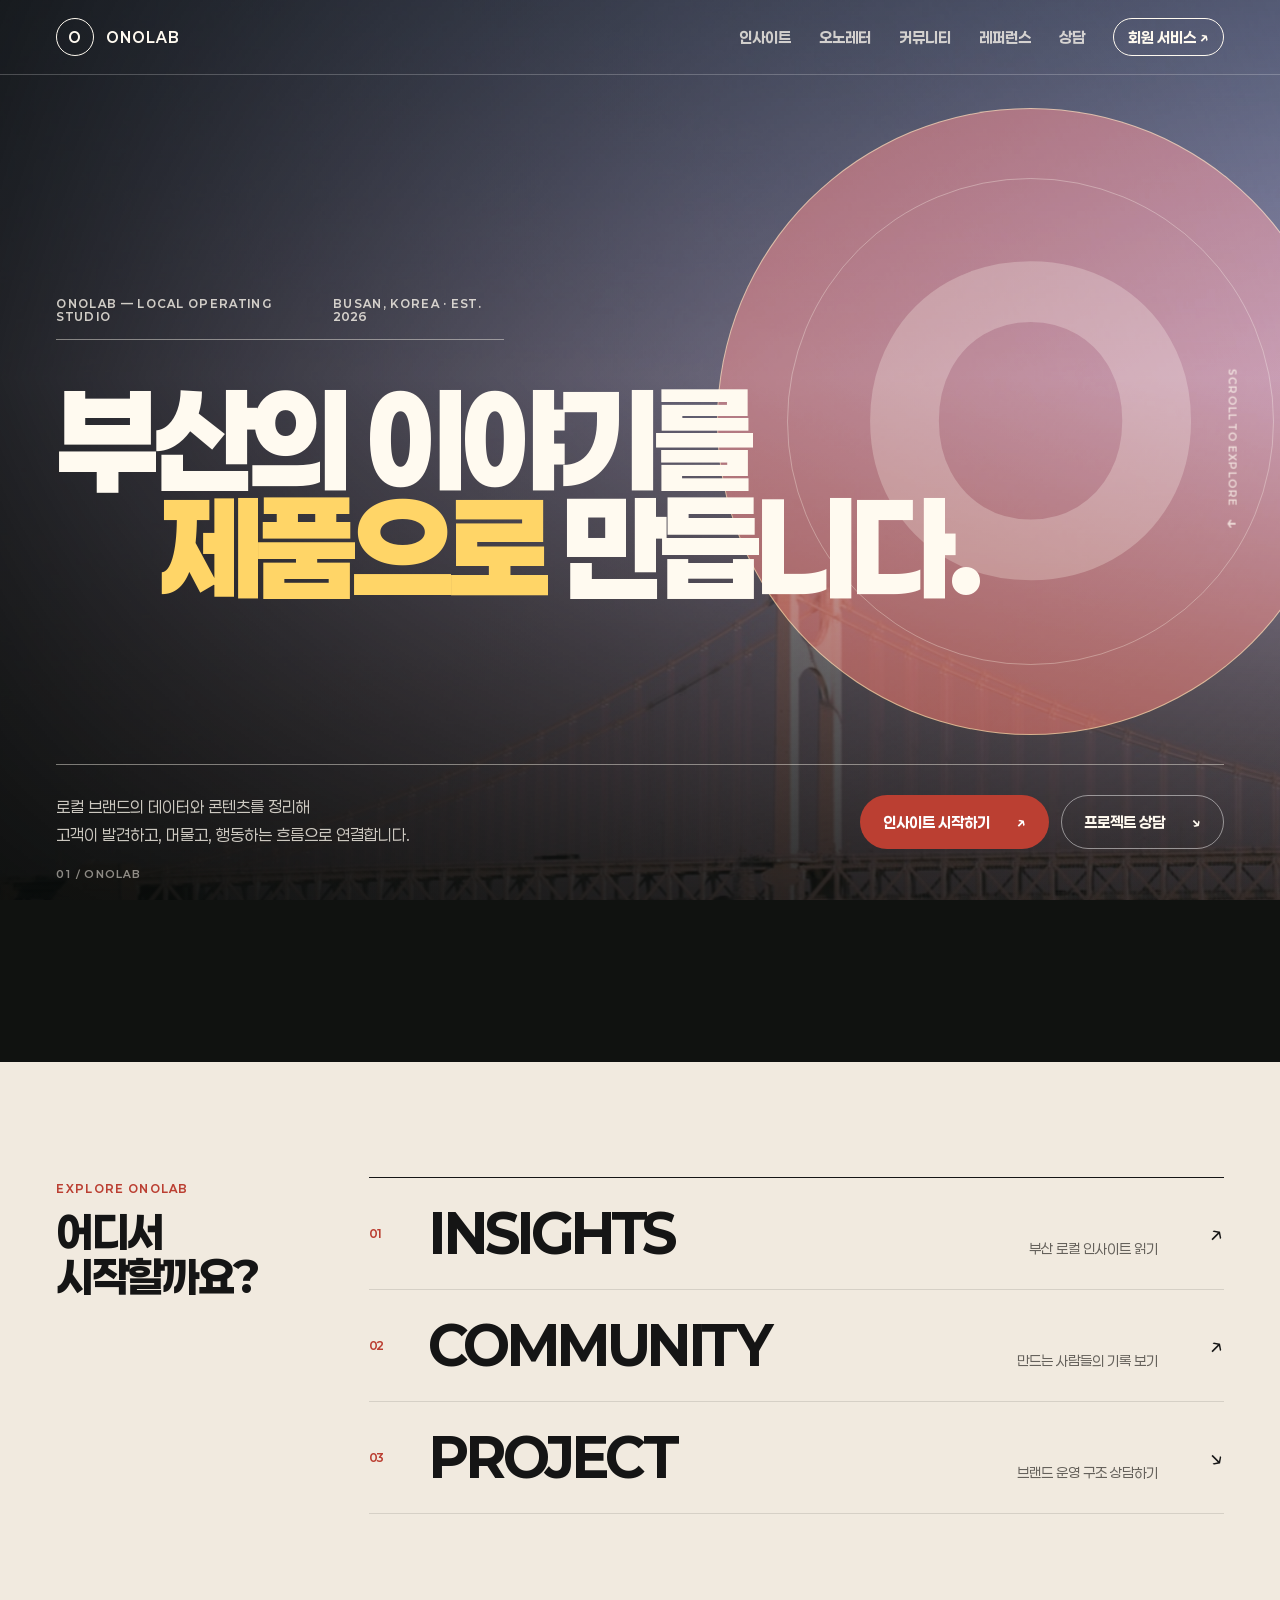
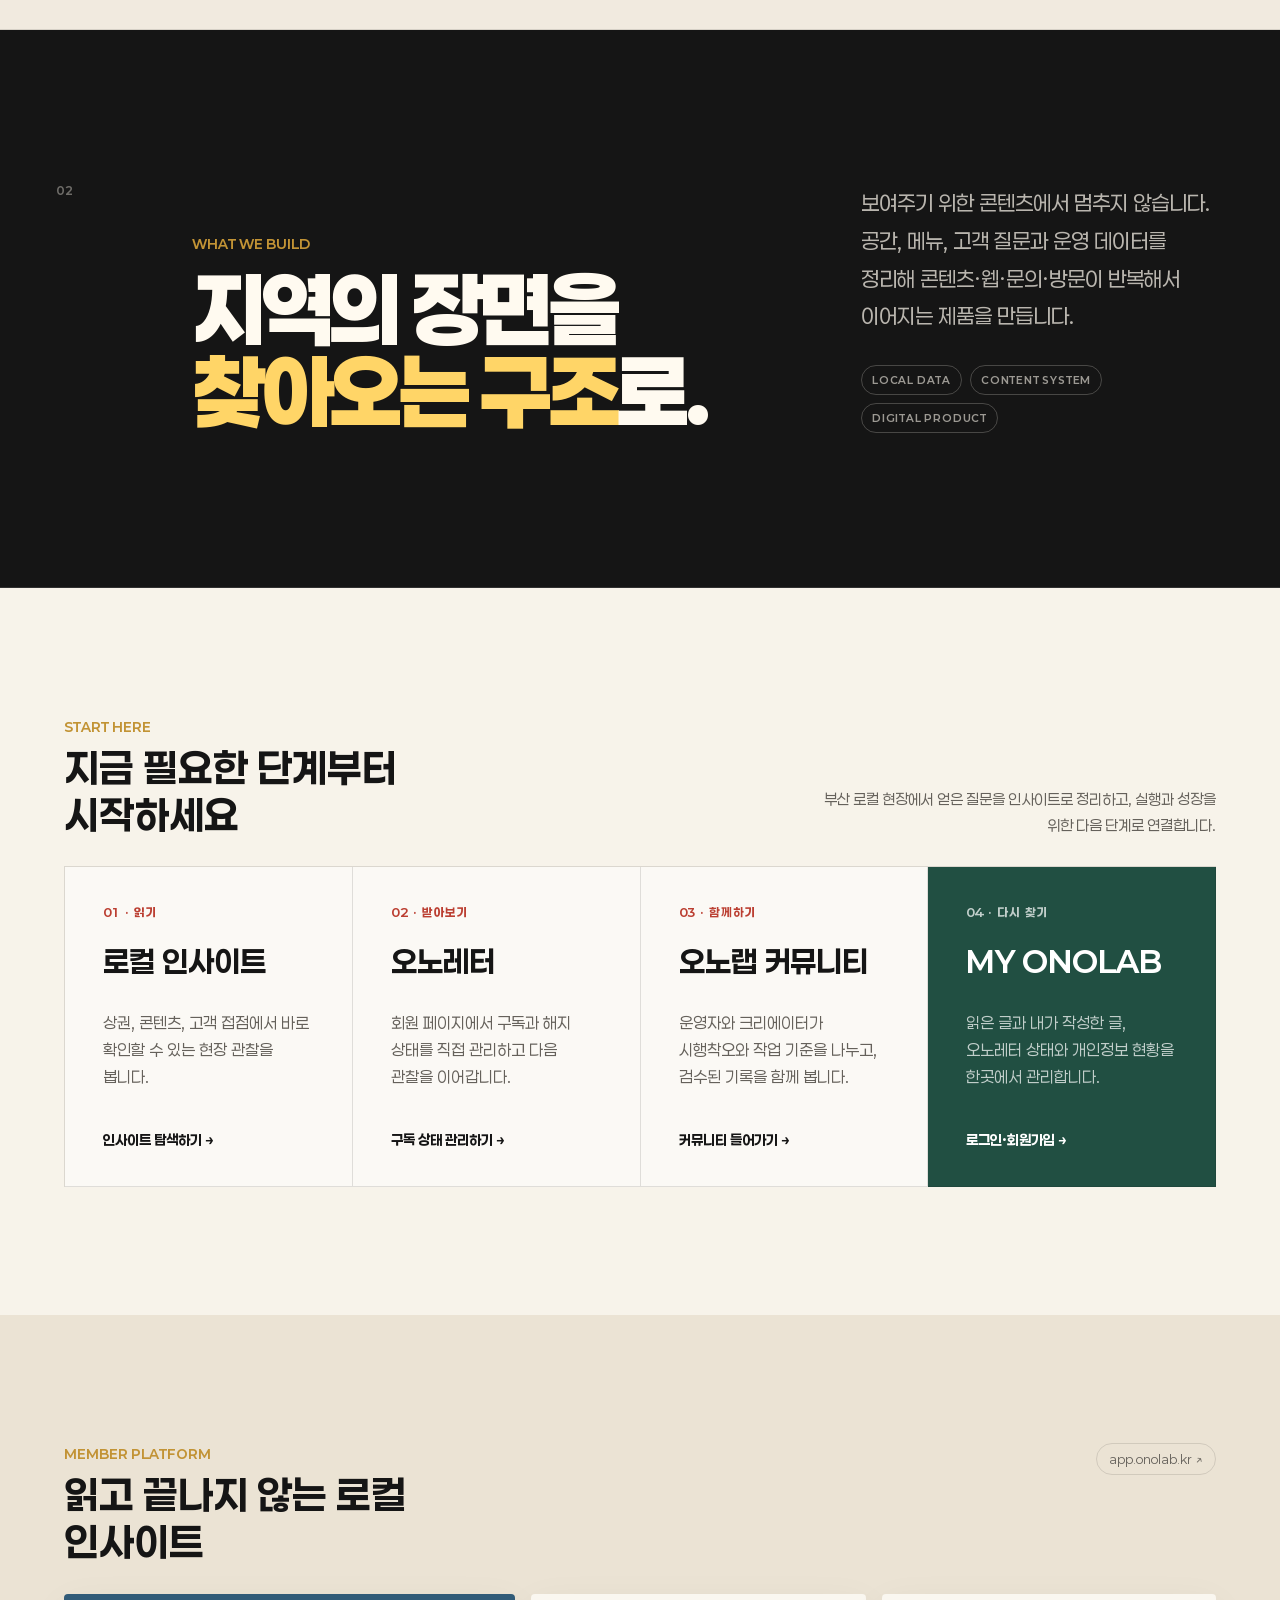
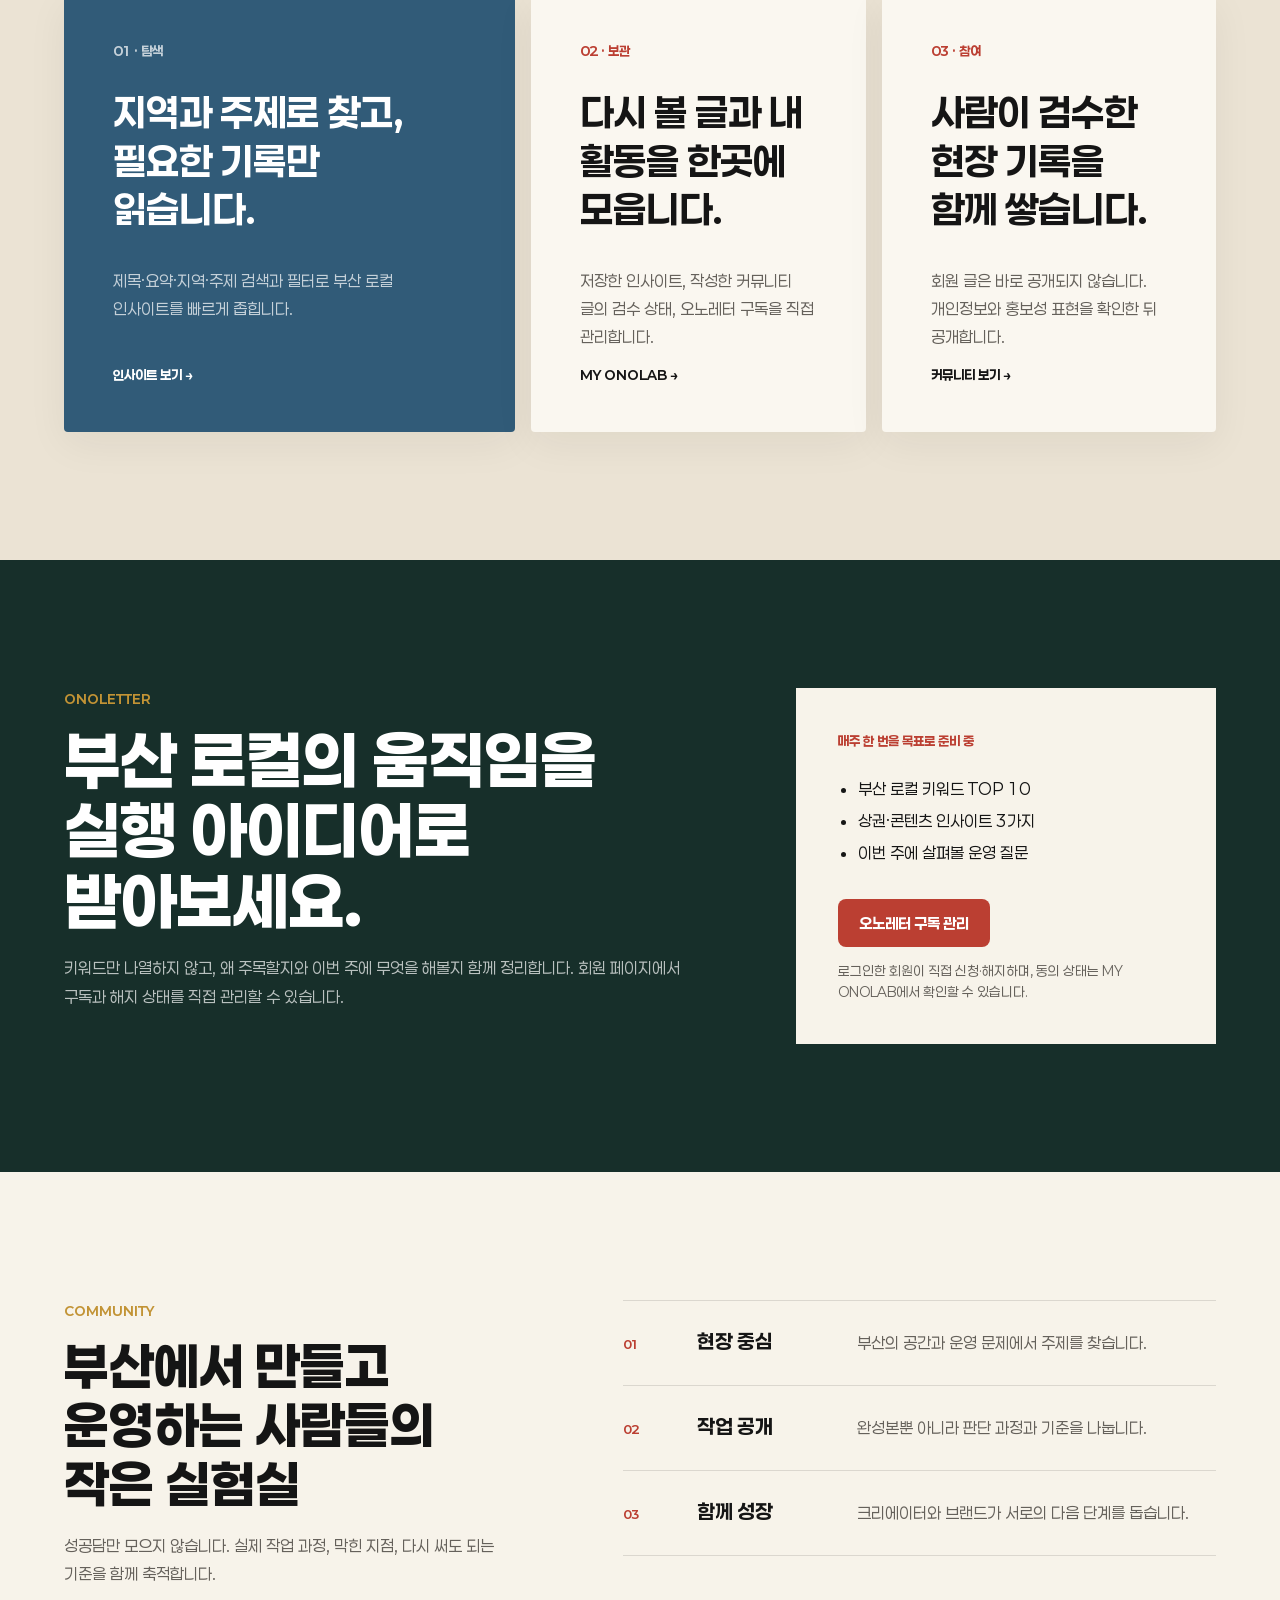
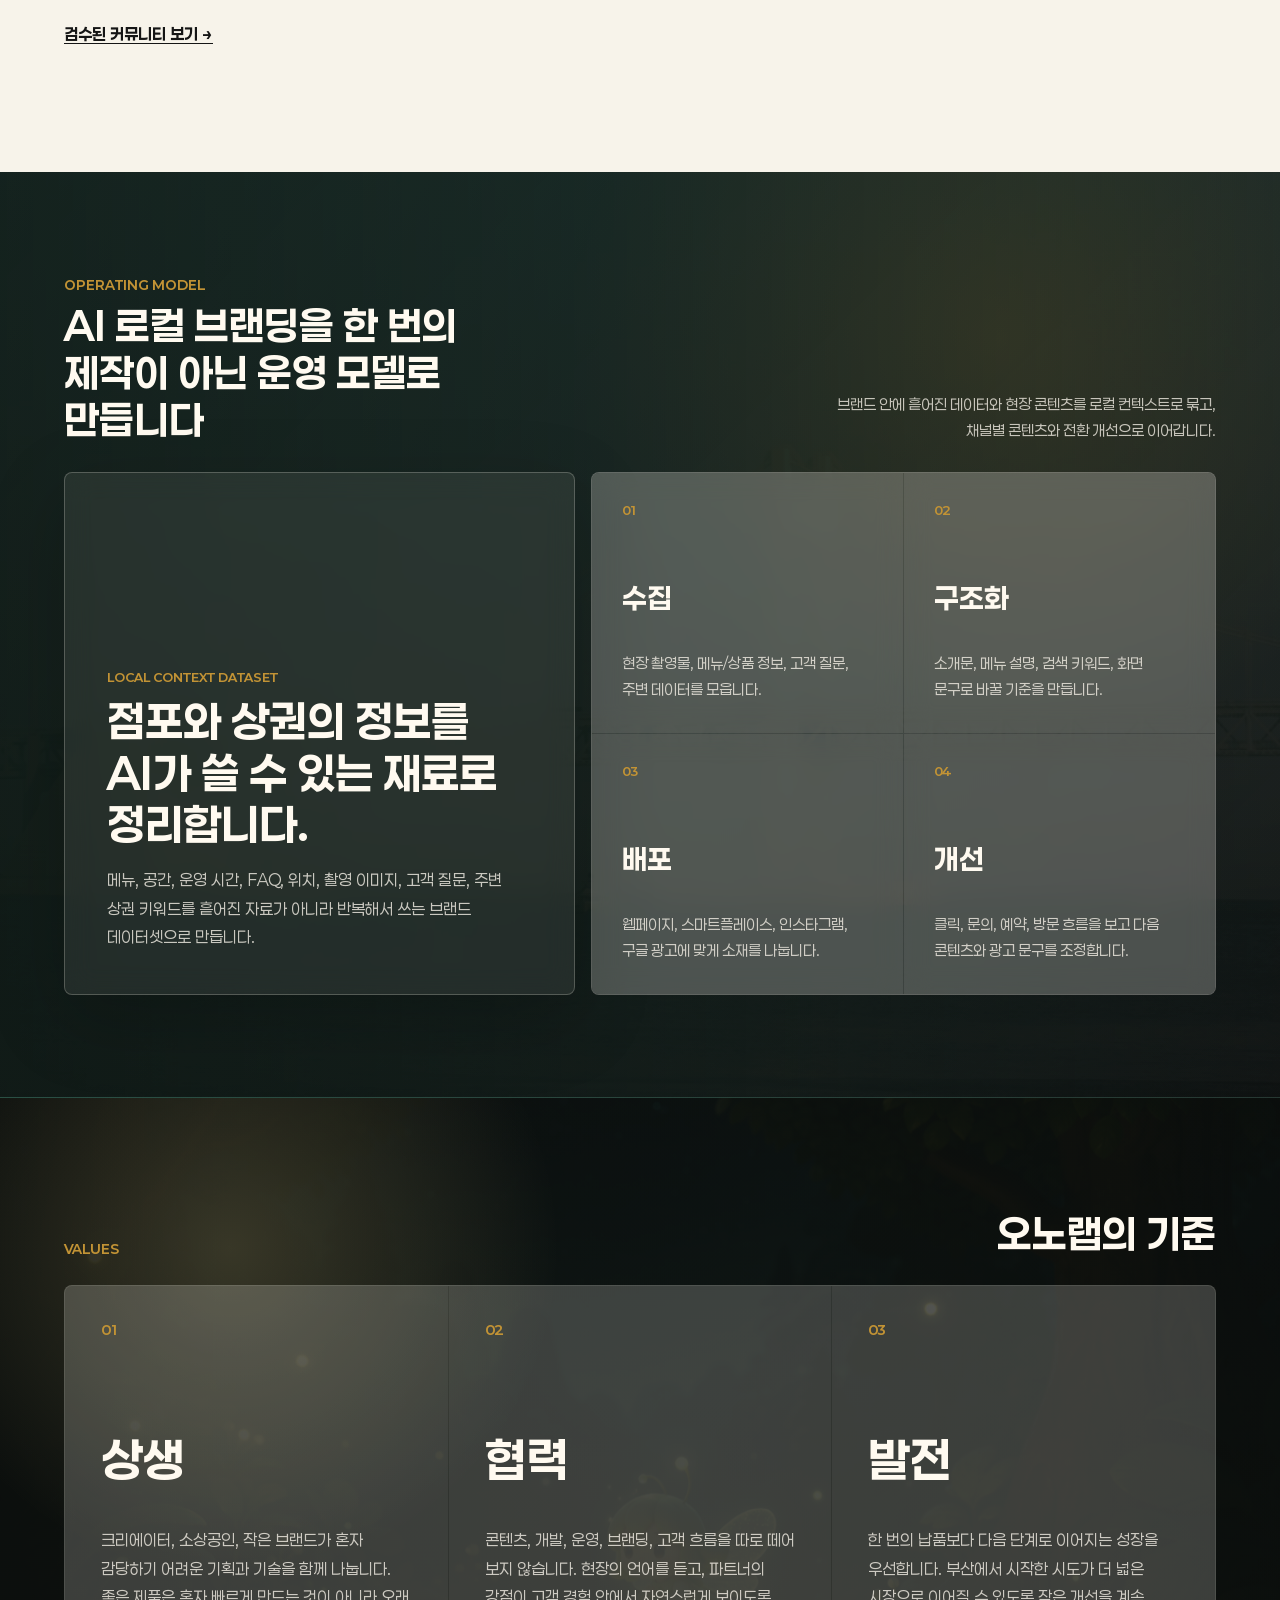
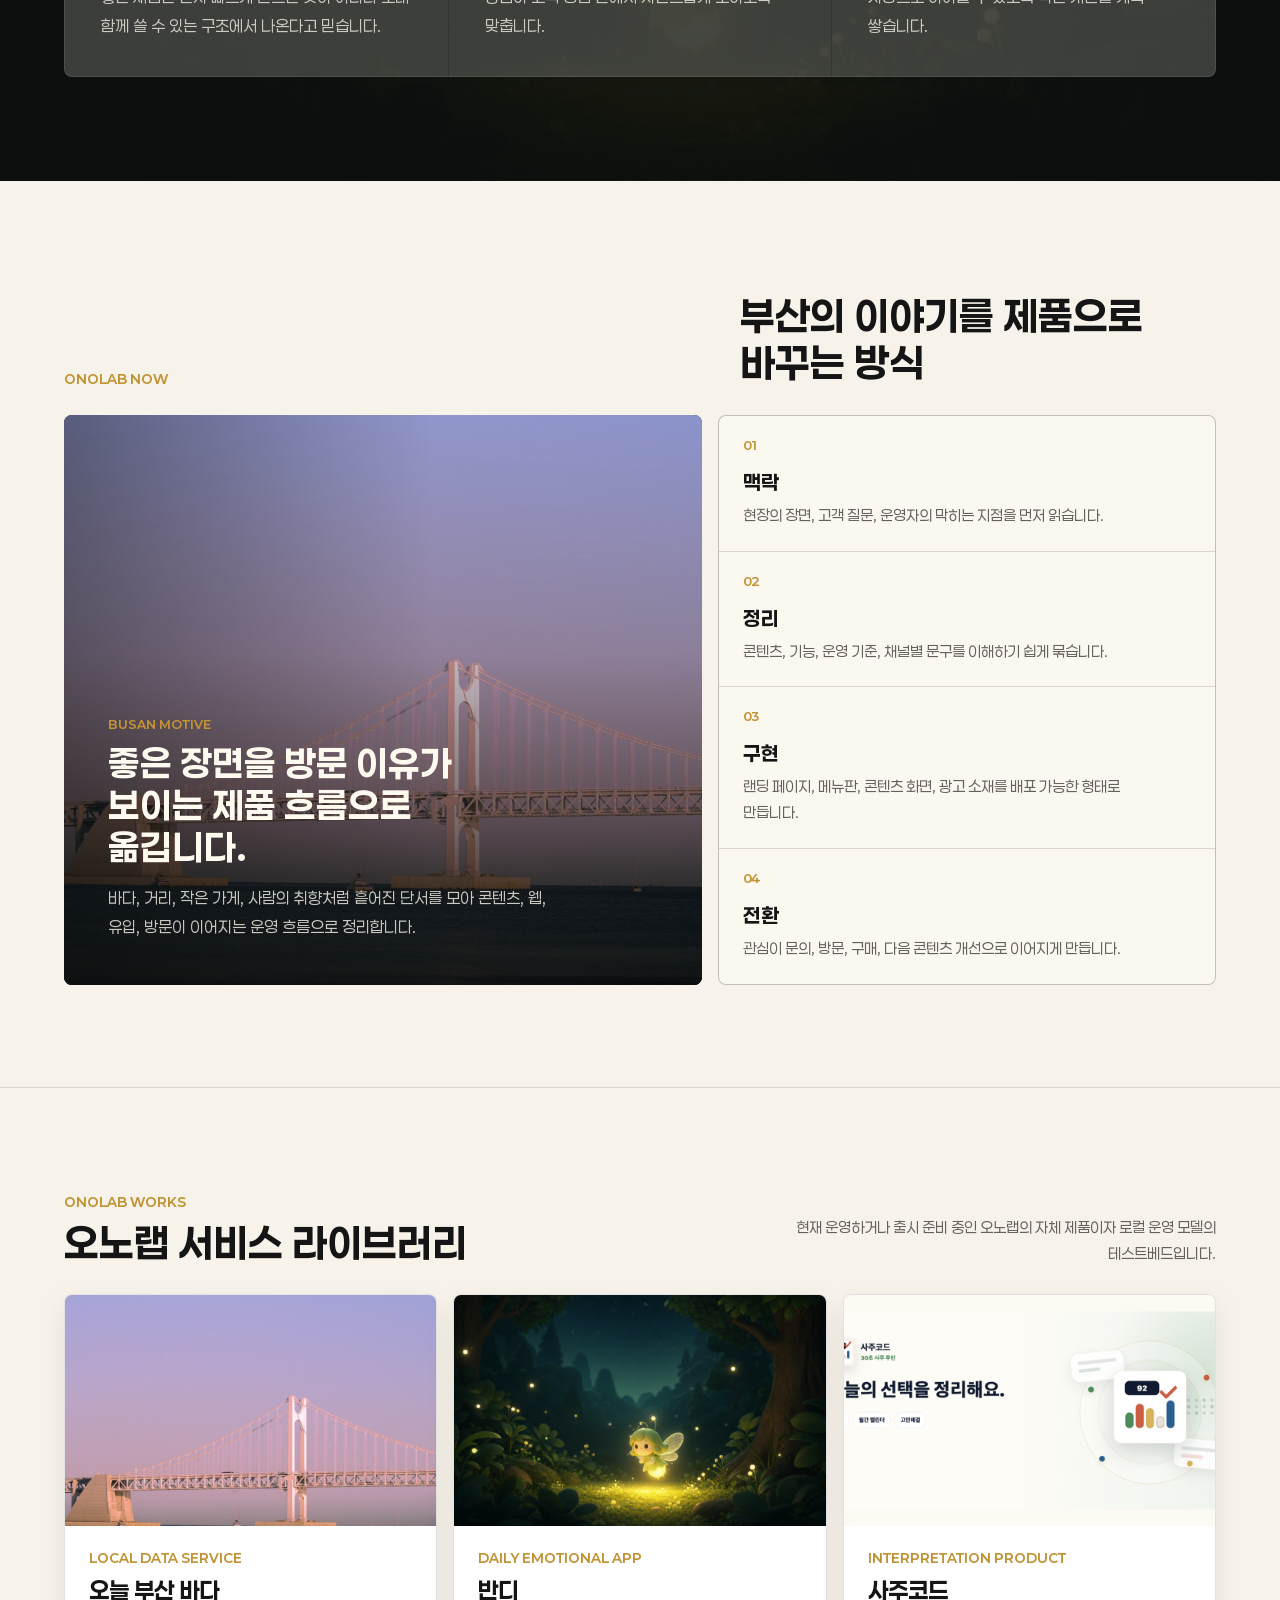
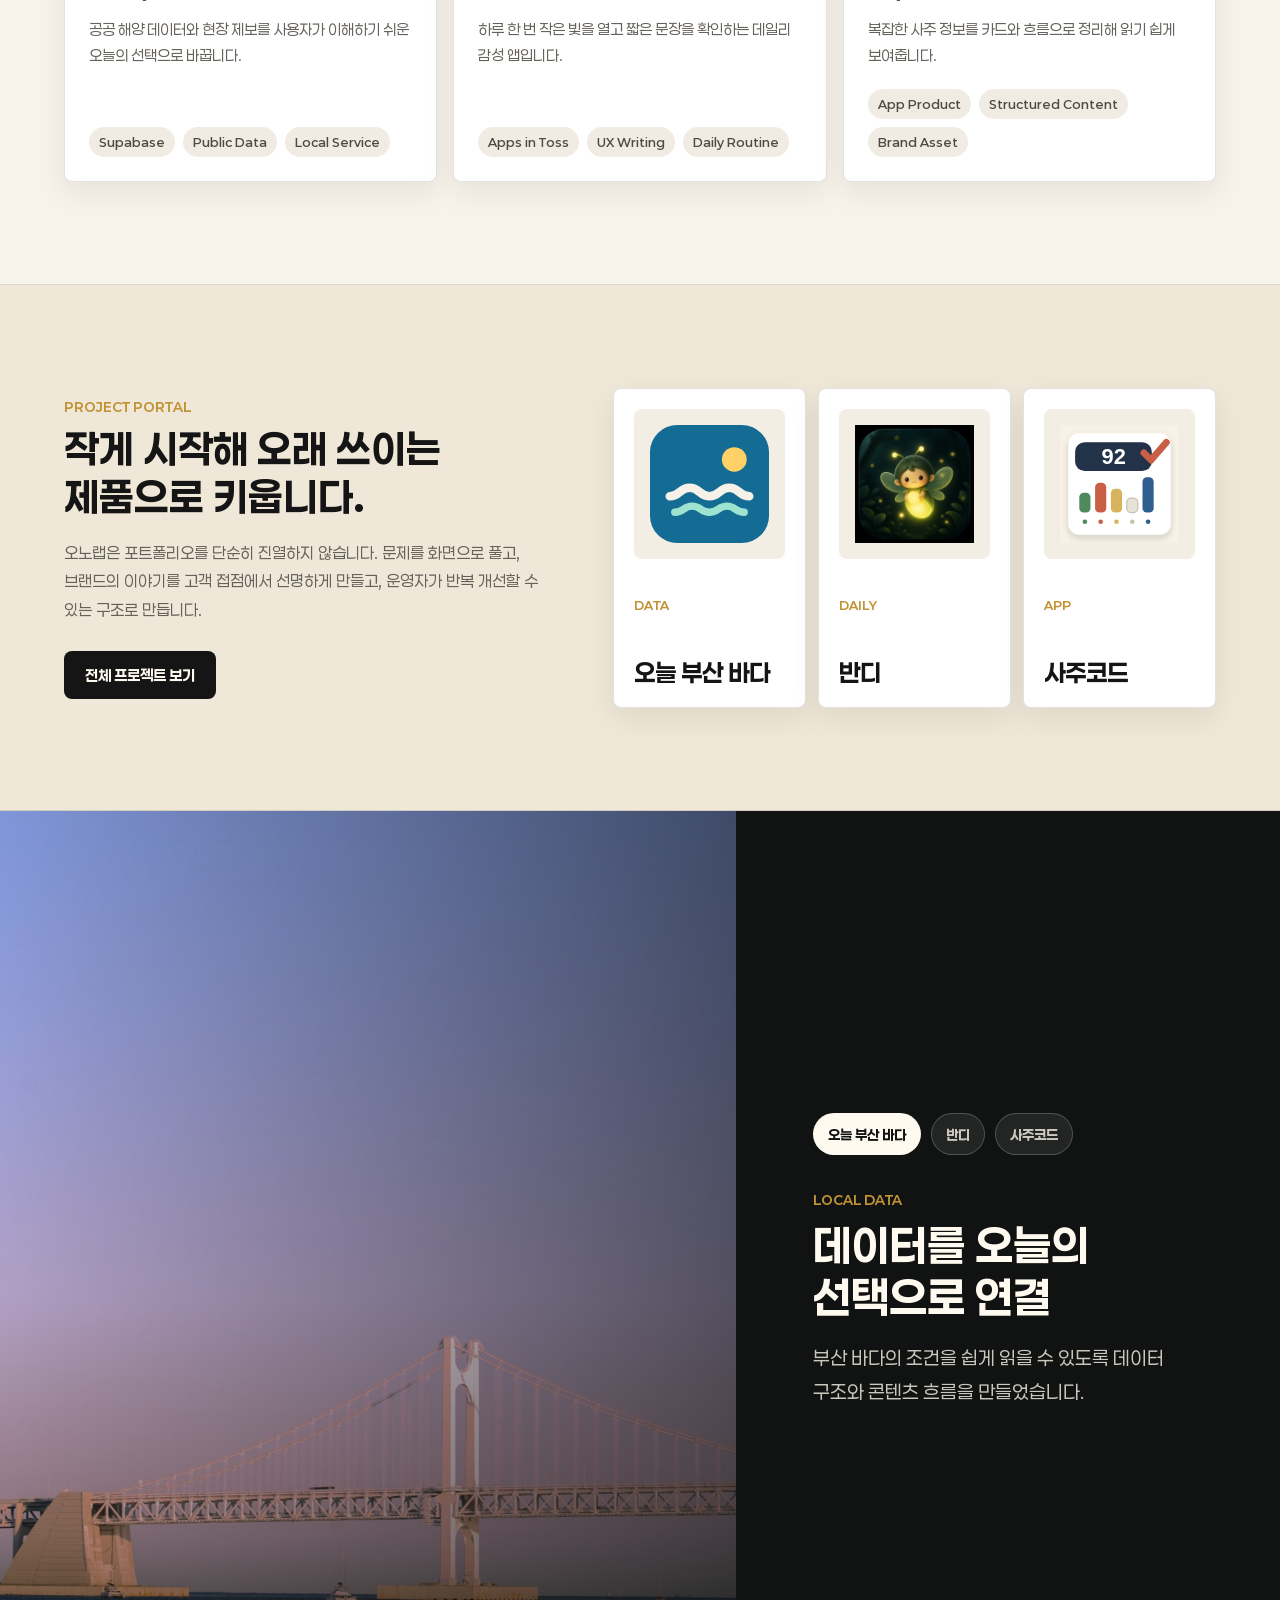
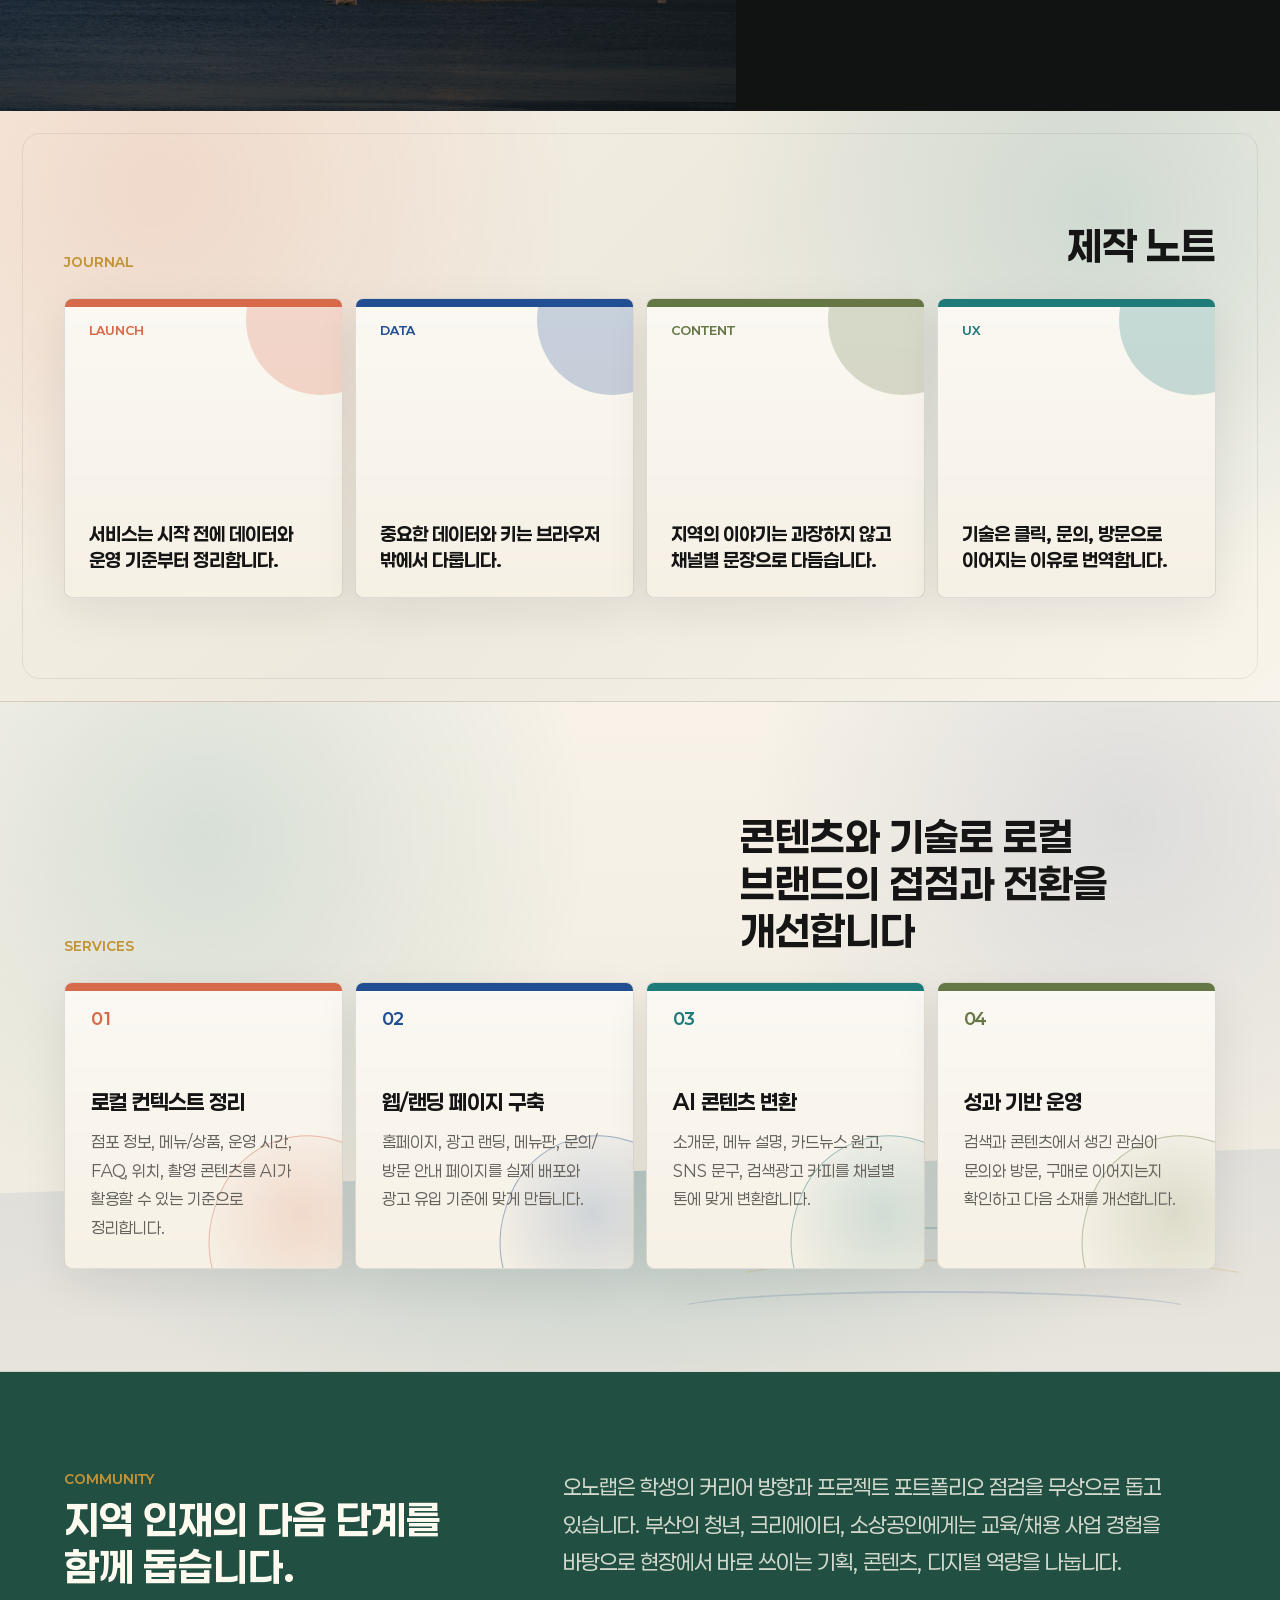
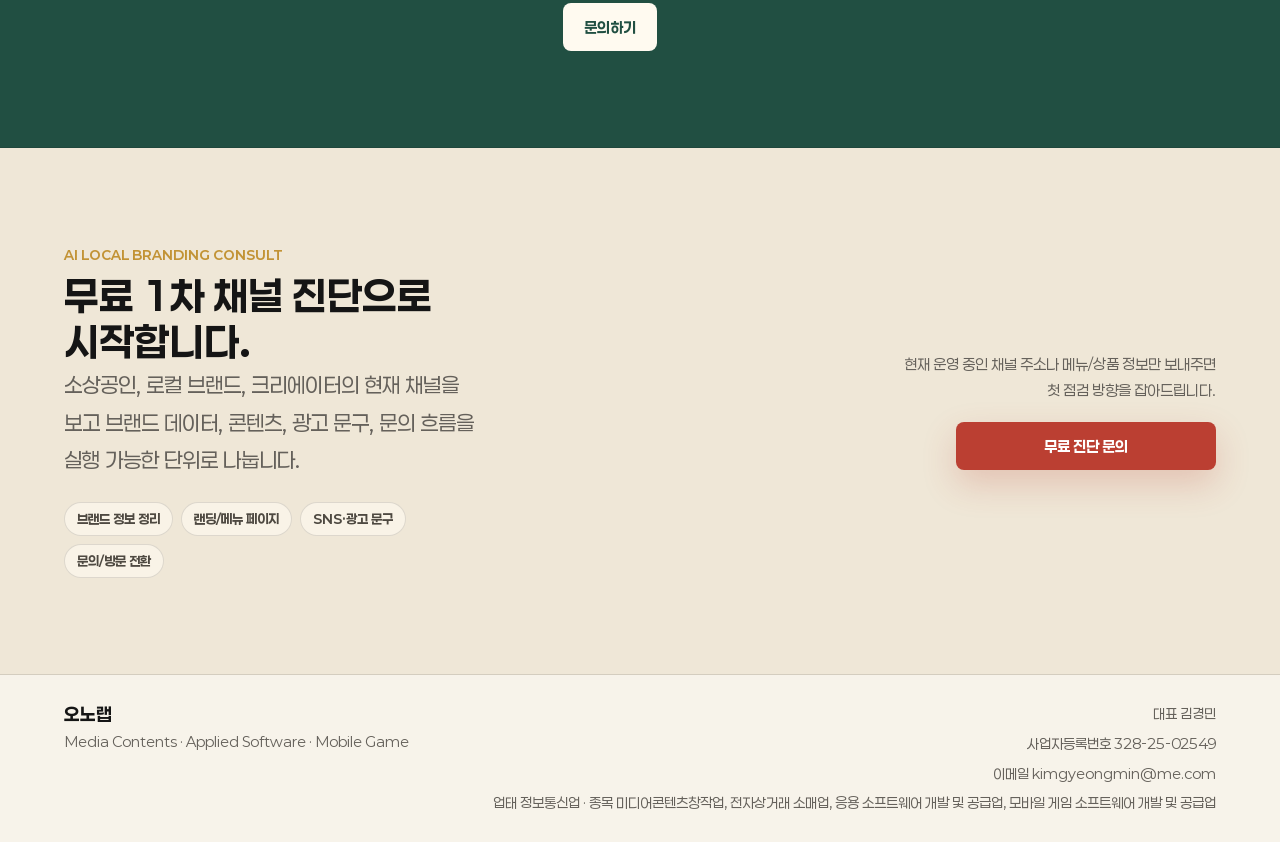
==== commit fc357872: "Show published insights on homepage" ====
--- a/index.html
+++ b/index.html
@@ -29,6 +29,7 @@
     />
     <meta name="twitter:image" content="https://onolab.kr/assets/gwangalli-bridge.jpg" />
     <title>오노랩 | 부산의 이야기를 제품으로 만드는 디지털 스튜디오</title>
+    <link rel="icon" href="./assets/onolab-mark.svg" type="image/svg+xml" />
     <link rel="stylesheet" href="./styles.css" />
   </head>
   <body id="top">
@@ -176,20 +177,20 @@
           </div>
           <a class="pilot-badge" href="https://app.onolab.kr">app.onolab.kr ↗</a>
         </div>
-        <div class="insight-grid">
-          <a class="insight-card insight-featured" href="https://app.onolab.kr/insights">
+        <div class="insight-grid" data-published-insights>
+          <a class="insight-card insight-featured" data-fallback-insight href="https://app.onolab.kr/insights">
             <span>01 · 탐색</span>
             <h3>지역과 주제로 찾고, 필요한 기록만 읽습니다.</h3>
             <p>제목·요약·지역·주제 검색과 필터로 부산 로컬 인사이트를 빠르게 좁힙니다.</p>
             <em>인사이트 보기 →</em>
           </a>
-          <a class="insight-card" href="https://app.onolab.kr/my">
+          <a class="insight-card" data-fallback-insight href="https://app.onolab.kr/my">
             <span>02 · 보관</span>
             <h3>다시 볼 글과 내 활동을 한곳에 모읍니다.</h3>
             <p>저장한 인사이트, 작성한 커뮤니티 글의 검수 상태, 오노레터 구독을 직접 관리합니다.</p>
             <em>MY ONOLAB →</em>
           </a>
-          <a class="insight-card" href="https://app.onolab.kr/community">
+          <a class="insight-card" data-fallback-insight href="https://app.onolab.kr/community">
             <span>03 · 참여</span>
             <h3>사람이 검수한 현장 기록을 함께 쌓습니다.</h3>
             <p>회원 글은 바로 공개되지 않습니다. 개인정보와 홍보성 표현을 확인한 뒤 공개합니다.</p>
@@ -578,6 +579,7 @@
       </div>
     </footer>
 
+    <script src="./public-data-config.js" defer></script>
     <script src="./script.js" defer></script>
   </body>
 </html>
--- a/styles.css
+++ b/styles.css
@@ -1728,13 +1728,156 @@
 .insight-library { background: #ebe3d4; }
 .pilot-badge { align-self: start; padding: 8px 12px; border: 1px solid var(--line); border-radius: 999px; color: var(--muted); font-size: 12px; transition: border-color 160ms ease, color 160ms ease, transform 160ms cubic-bezier(.23,1,.32,1); }
 .insight-grid { display: grid; grid-template-columns: 1.35fr 1fr 1fr; gap: 16px; }
-.insight-card { display: flex; min-height: 390px; flex-direction: column; padding: clamp(26px, 4vw, 48px); background: #faf7f0; border-radius: 4px; box-shadow: 0 12px 40px rgba(30,26,20,.06); transition: transform 160ms cubic-bezier(.23,1,.32,1), box-shadow 160ms ease; }
+.insight-card { display: flex; min-height: 390px; flex-direction: column; padding: clamp(26px, 4vw, 48px); background: #faf7f0; border: 1px solid transparent; border-radius: 4px; box-shadow: 0 12px 40px rgba(30,26,20,.06); transition: transform 160ms cubic-bezier(.23,1,.32,1), box-shadow 160ms ease, border-color 160ms ease; }
 .insight-featured { background: var(--blue); color: #fff; }
 .insight-card > span { color: var(--red); font-size: 13px; font-weight: 700; }
 .insight-featured > span, .insight-featured p { color: rgba(255,255,255,.72); }
 .insight-card h3 { margin: 30px 0 16px; font-family: var(--font-heading); font-size: clamp(24px, 3vw, 38px); line-height: 1.28; }
 .insight-card p { color: var(--muted); line-height: 1.75; }
+.insight-featured p { color: rgba(255,255,255,.72); }
 .insight-card em { margin-top: auto; font-style: normal; font-size: 13px; font-weight: 700; }
+
+.insight-grid[data-mode="published"] {
+  grid-template-columns: 1.35fr repeat(2, minmax(0, 1fr));
+}
+
+.insight-grid[data-mode="published"][data-count="1"] {
+  grid-template-columns: minmax(0, 1fr);
+}
+
+.insight-grid[data-mode="published"][data-count="2"] {
+  grid-template-columns: 1.2fr minmax(0, 1fr);
+}
+
+.published-insight-card {
+  position: relative;
+  min-width: 0;
+  overflow: hidden;
+  border-color: rgba(30, 26, 20, 0.12);
+  box-shadow: none;
+}
+
+.published-insight-featured {
+  border-color: rgba(255, 255, 255, 0.16);
+}
+
+.published-insight-featured::after {
+  position: absolute;
+  right: clamp(-88px, -6vw, -44px);
+  bottom: clamp(-106px, -8vw, -60px);
+  width: clamp(180px, 18vw, 290px);
+  aspect-ratio: 1;
+  border: 1px solid rgba(255, 255, 255, 0.18);
+  border-radius: 50%;
+  content: "";
+  pointer-events: none;
+}
+
+.published-insight-top,
+.published-insight-footer {
+  position: relative;
+  z-index: 1;
+  display: flex;
+  align-items: center;
+  justify-content: space-between;
+  gap: 16px;
+}
+
+.published-insight-top {
+  padding-bottom: 18px;
+  border-bottom: 1px solid rgba(30, 26, 20, 0.14);
+}
+
+.published-insight-featured .published-insight-top {
+  border-bottom-color: rgba(255, 255, 255, 0.2);
+}
+
+.published-insight-number,
+.published-insight-meta,
+.published-insight-label,
+.published-insight-footer {
+  font-size: 11px;
+  font-weight: 700;
+  letter-spacing: 0.08em;
+}
+
+.published-insight-number {
+  color: var(--red);
+}
+
+.published-insight-meta {
+  max-width: 70%;
+  overflow: hidden;
+  color: var(--muted);
+  text-overflow: ellipsis;
+  white-space: nowrap;
+}
+
+.published-insight-label {
+  position: relative;
+  z-index: 1;
+  margin-top: clamp(28px, 4vw, 52px);
+  color: var(--green);
+}
+
+.published-insight-card h3 {
+  position: relative;
+  z-index: 1;
+  margin-top: 14px;
+  overflow-wrap: anywhere;
+}
+
+.published-insight-card p {
+  position: relative;
+  z-index: 1;
+  display: -webkit-box;
+  overflow: hidden;
+  -webkit-box-orient: vertical;
+  -webkit-line-clamp: 4;
+}
+
+.published-insight-footer {
+  margin-top: auto;
+  padding-top: 28px;
+  color: var(--muted);
+}
+
+.published-insight-cta {
+  display: inline-flex;
+  width: 48px;
+  height: 48px;
+  align-items: center;
+  justify-content: center;
+  border: 1px solid currentColor;
+  border-radius: 50%;
+  font-size: 11px;
+  transition: transform 160ms cubic-bezier(.23,1,.32,1), background-color 160ms ease, color 160ms ease;
+}
+
+.published-insight-featured .published-insight-number,
+.published-insight-featured .published-insight-meta,
+.published-insight-featured .published-insight-label,
+.published-insight-featured .published-insight-footer {
+  color: rgba(255, 255, 255, 0.76);
+}
+
+.published-insight-featured .published-insight-footer {
+  color: rgba(255, 255, 255, 0.86);
+}
+
+.insight-grid[data-mode="published"][data-count="1"] .published-insight-card {
+  min-height: clamp(390px, 48vw, 520px);
+}
+
+.insight-grid[data-mode="published"][data-count="1"] .published-insight-card h3 {
+  max-width: 19ch;
+  font-size: clamp(36px, 6vw, 76px);
+  line-height: 1.12;
+}
+
+.insight-grid[data-mode="published"][data-count="1"] .published-insight-card p {
+  max-width: 54ch;
+}
 
 .path-card:active,
 .insight-card:active,
@@ -1779,6 +1922,26 @@
   .insight-card:hover {
     transform: translateY(-5px);
     box-shadow: 0 18px 48px rgba(30,26,20,.12);
+  }
+
+  .published-insight-card:hover {
+    border-color: rgba(30, 26, 20, 0.28);
+    box-shadow: 0 18px 48px rgba(30,26,20,.1);
+  }
+
+  .published-insight-featured:hover {
+    border-color: rgba(255, 255, 255, 0.36);
+  }
+
+  .published-insight-card:hover .published-insight-cta {
+    background: var(--ink);
+    color: #fff;
+    transform: rotate(-7deg);
+  }
+
+  .published-insight-featured:hover .published-insight-cta {
+    background: #fff;
+    color: var(--blue);
   }
 
   .pilot-badge:hover {
@@ -1900,6 +2063,16 @@
     grid-template-columns: repeat(2, minmax(0, 1fr));
   }
 
+  .insight-grid[data-mode="published"],
+  .insight-grid[data-mode="published"][data-count="2"] {
+    grid-template-columns: repeat(2, minmax(0, 1fr));
+  }
+
+  .insight-grid[data-mode="published"] .published-insight-card:first-child:last-child,
+  .insight-grid[data-mode="published"] .published-insight-card:last-child:nth-child(odd) {
+    grid-column: 1 / -1;
+  }
+
   .letter-section,
   .community-hub,
   .entrance-rail,
@@ -2140,10 +2313,29 @@
     grid-template-columns: 1fr;
   }
 
+  .insight-grid[data-mode="published"],
+  .insight-grid[data-mode="published"][data-count="2"] {
+    grid-template-columns: 1fr;
+  }
+
+  .insight-grid[data-mode="published"] .published-insight-card:first-child:last-child,
+  .insight-grid[data-mode="published"] .published-insight-card:last-child:nth-child(odd) {
+    grid-column: auto;
+  }
+
   .path-card,
   .program-grid article,
   .insight-card {
     min-height: 280px;
+  }
+
+  .published-insight-card,
+  .insight-grid[data-mode="published"][data-count="1"] .published-insight-card {
+    min-height: 340px;
+  }
+
+  .insight-grid[data-mode="published"][data-count="1"] .published-insight-card h3 {
+    font-size: clamp(32px, 10vw, 48px);
   }
 
   .community-principles article {
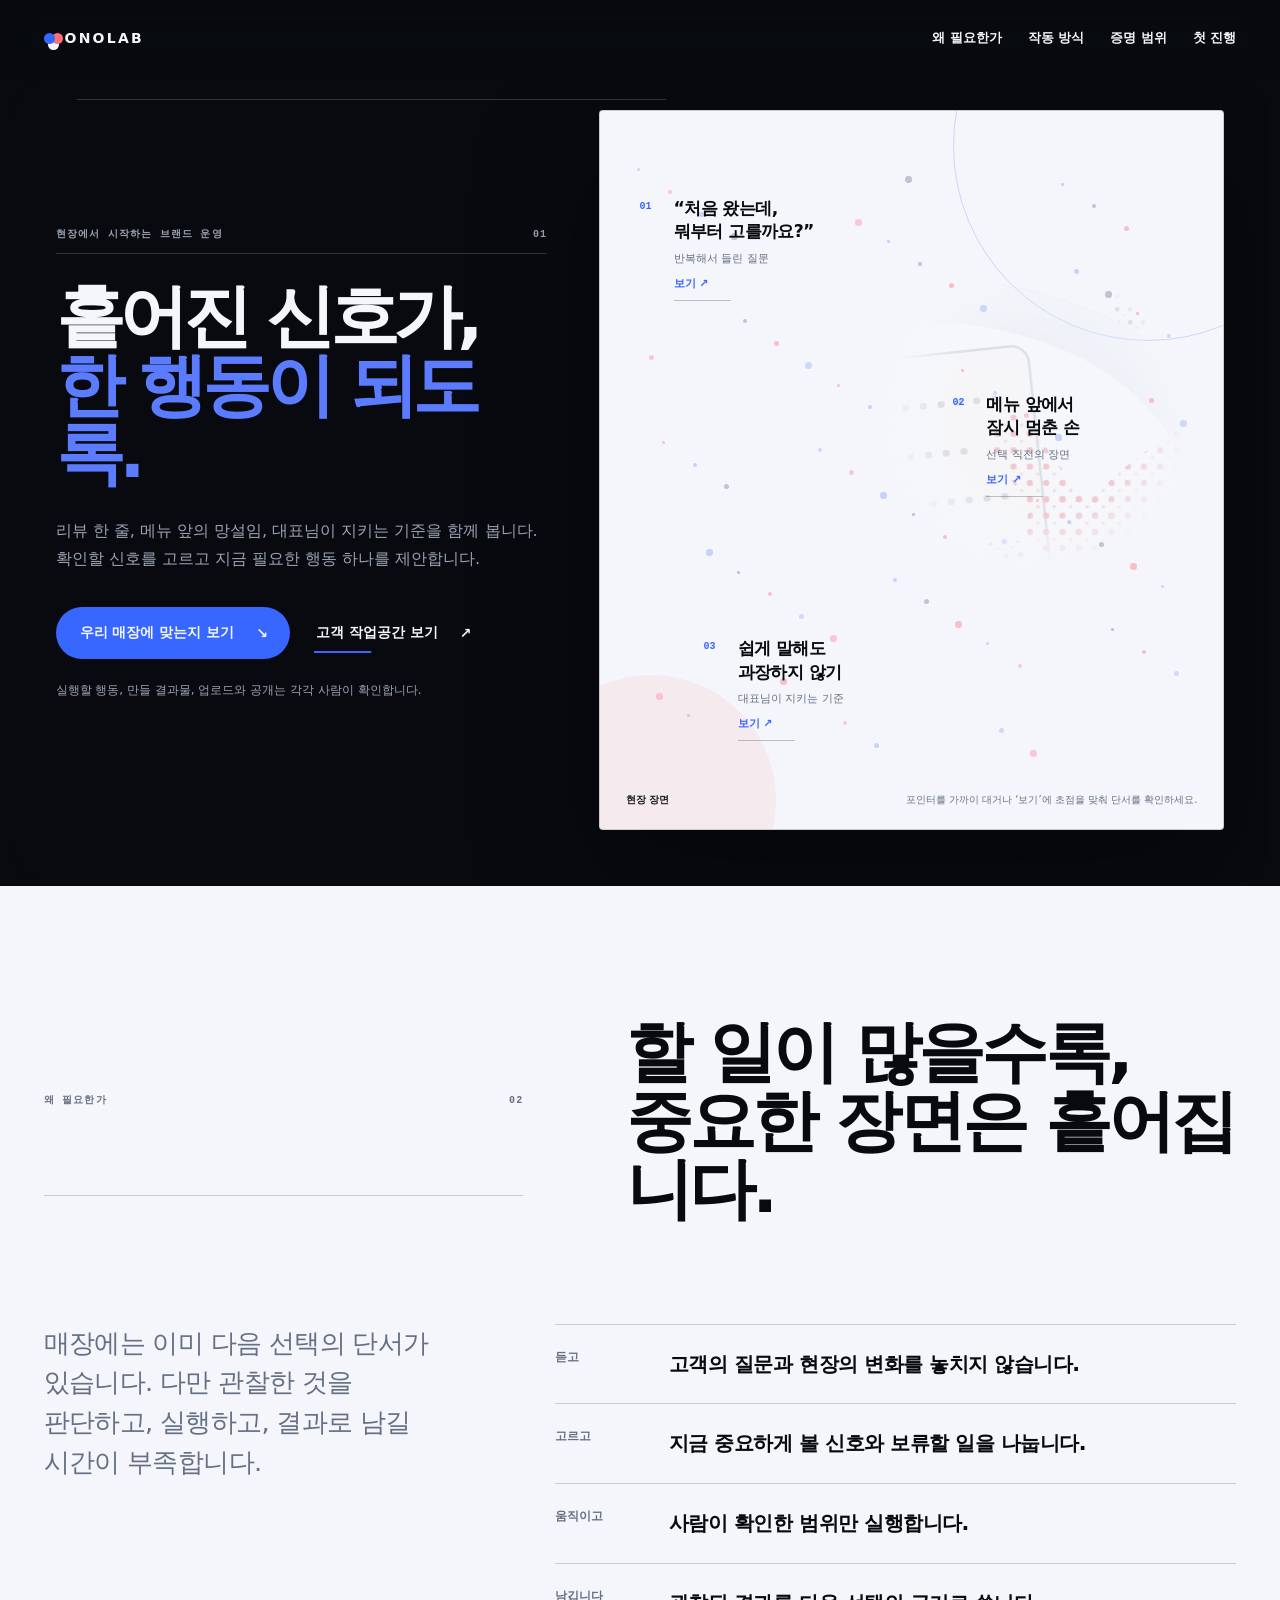
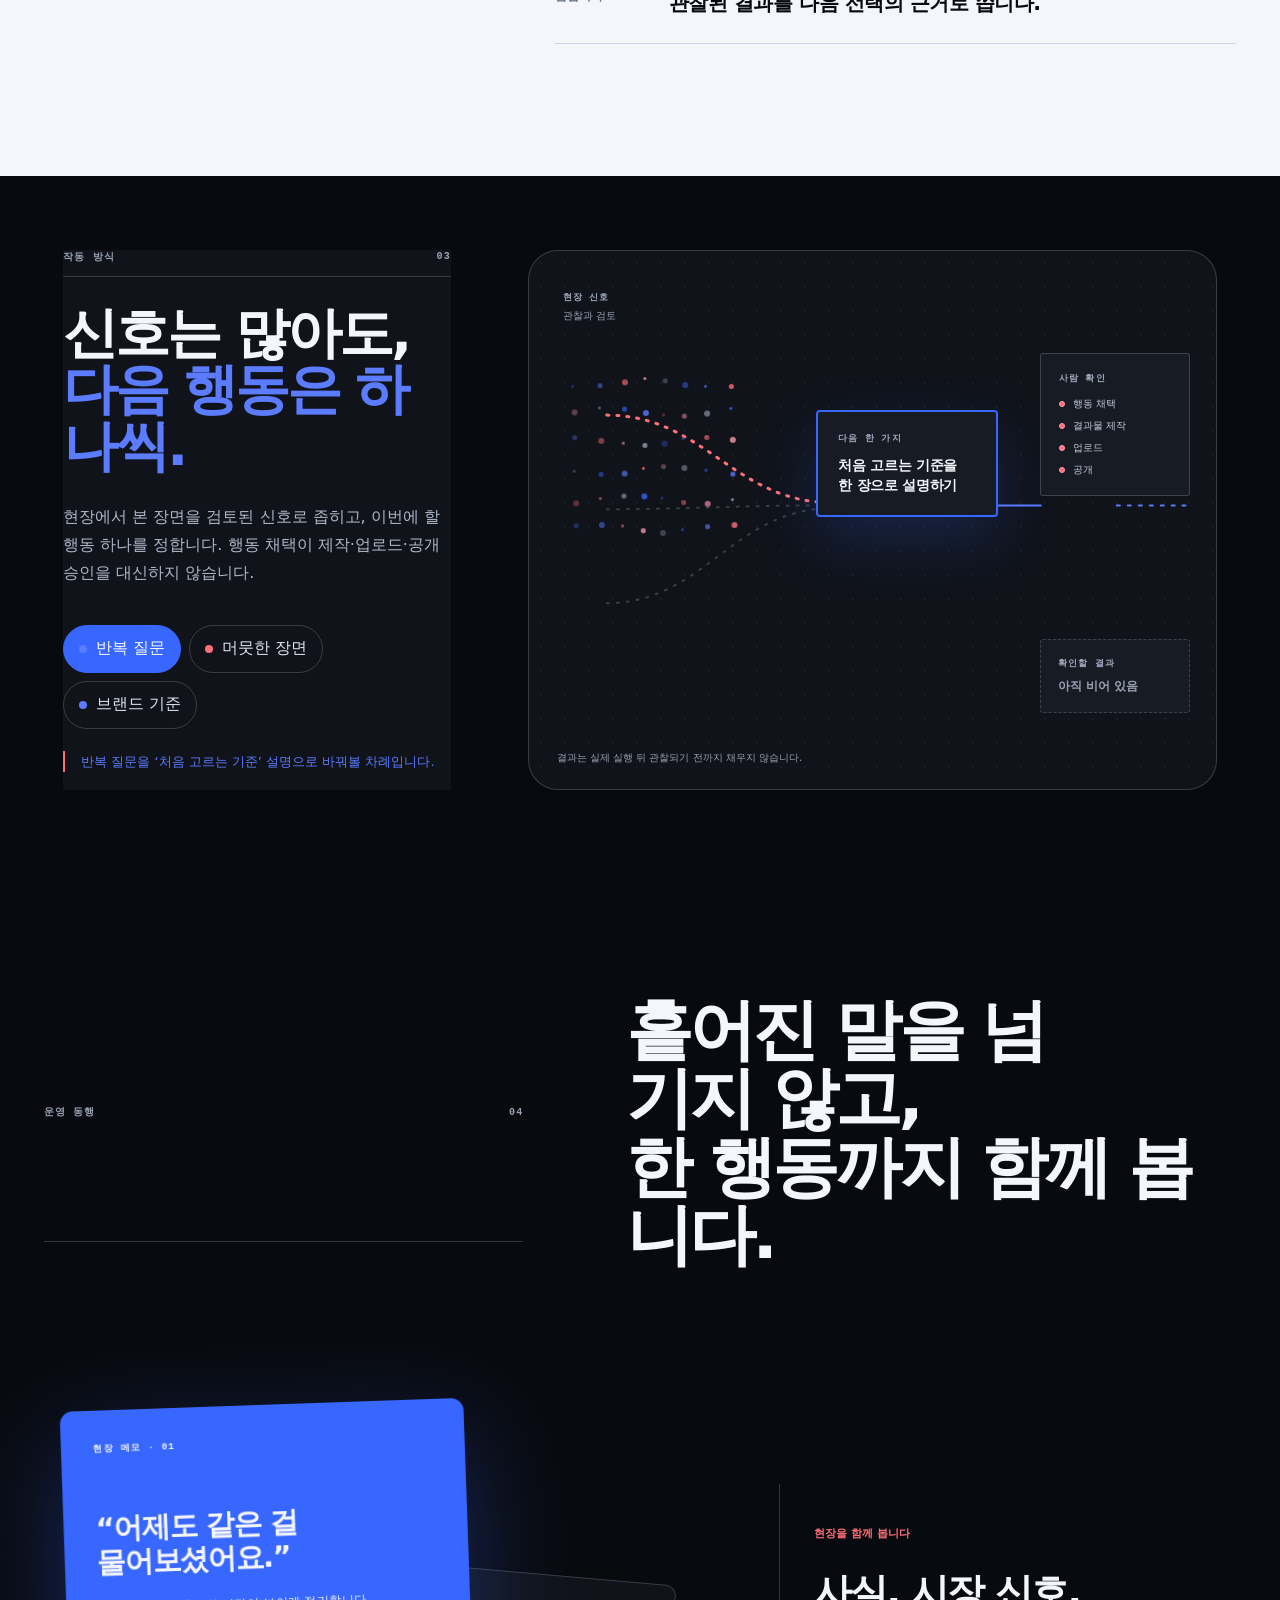
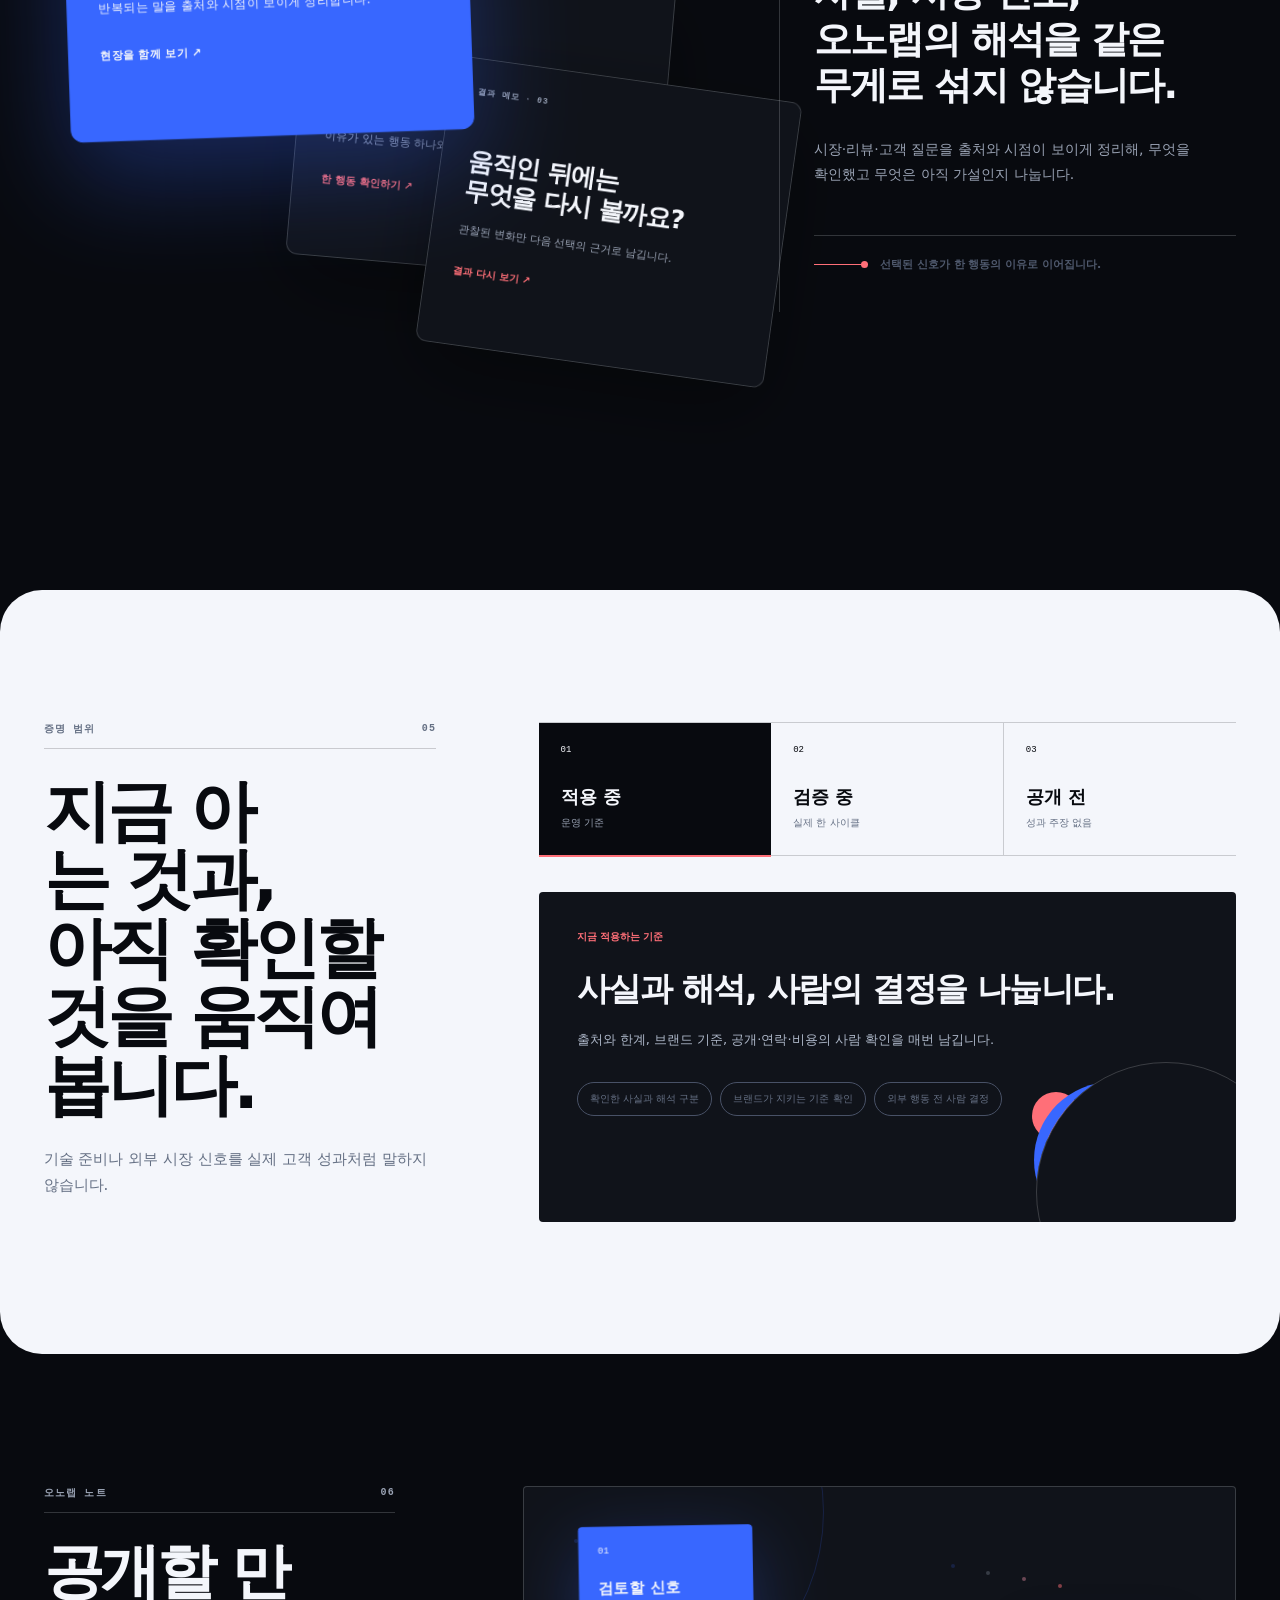
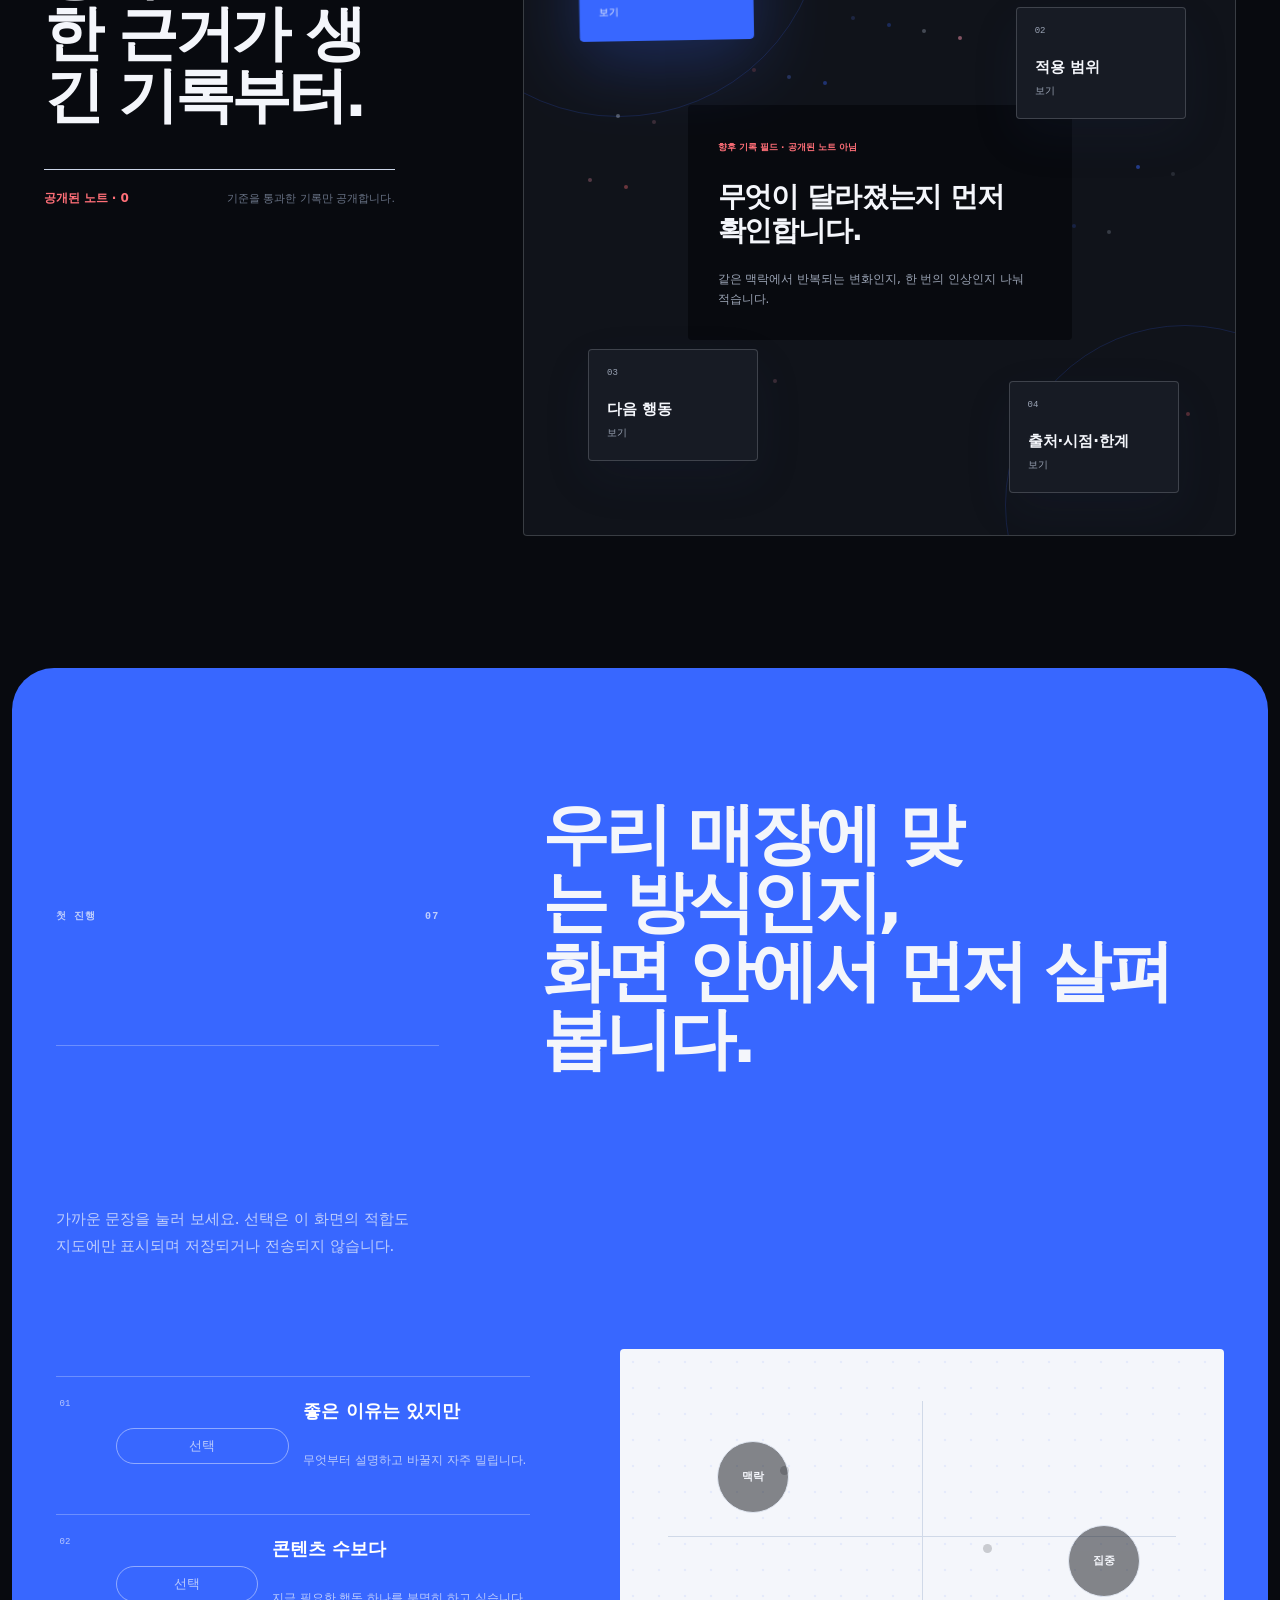
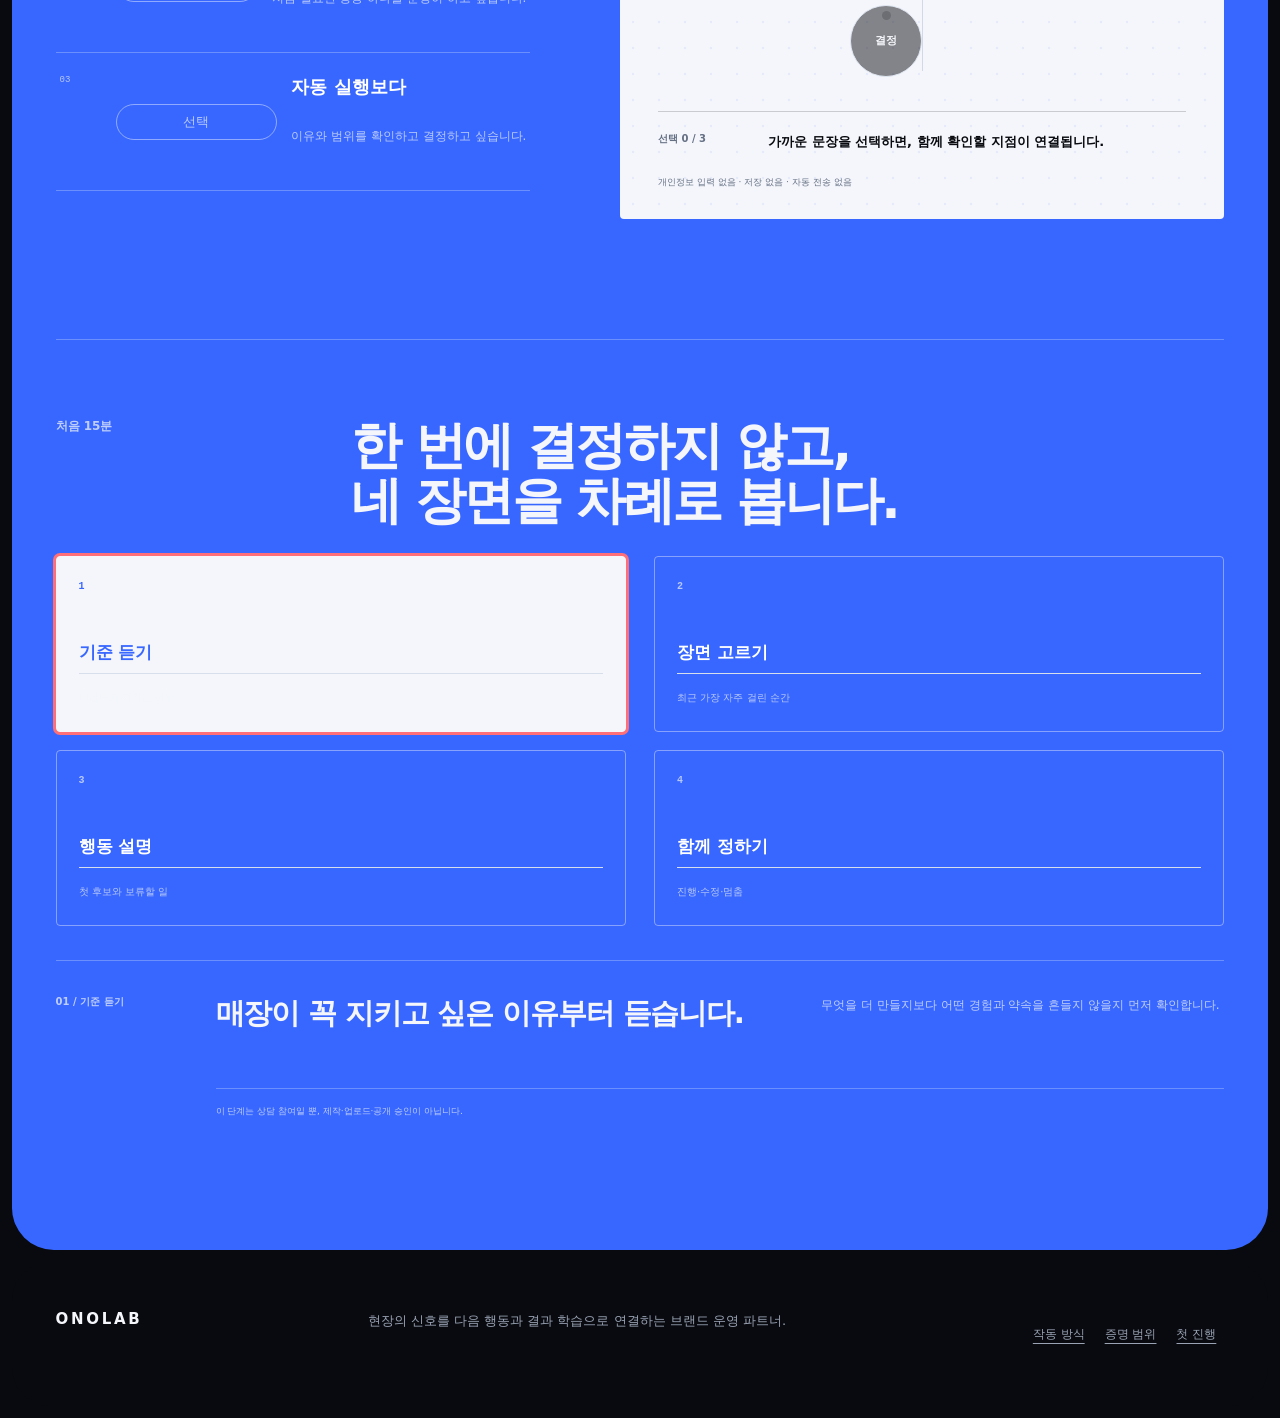
==== commit 6325d244: "feat: release 4412 interaction landing" ====
--- a/index.html
+++ b/index.html
@@ -1,585 +1,299 @@
 <!doctype html>
 <html lang="ko">
   <head>
-    <meta charset="UTF-8" />
-    <meta name="viewport" content="width=device-width, initial-scale=1.0" />
+    <meta charset="utf-8" />
+    <meta name="viewport" content="width=device-width, initial-scale=1" />
+    <meta name="color-scheme" content="dark" />
+    <meta name="theme-color" content="#080a0f" />
     <meta
       name="description"
-      content="오노랩은 로컬 브랜드의 데이터, 콘텐츠, 고객 접점을 AI가 돕는 운영 구조로 연결하는 디지털 스튜디오입니다."
+      content="오노랩은 매장의 현장 신호를 검토해 지금 필요한 한 가지 행동을 제안하고, 사람의 확인 뒤 실행과 결과 학습까지 함께 운영하는 브랜드 운영 파트너입니다."
     />
-    <meta name="robots" content="index, follow, max-image-preview:large" />
-    <meta name="theme-color" content="#214f42" />
-    <link rel="canonical" href="https://onolab.kr/" />
     <meta property="og:type" content="website" />
     <meta property="og:locale" content="ko_KR" />
-    <meta property="og:site_name" content="오노랩" />
-    <meta property="og:title" content="오노랩 | 부산의 이야기를 제품으로 만드는 디지털 스튜디오" />
-    <meta
-      property="og:description"
-      content="로컬 브랜드의 데이터와 콘텐츠를 고객 접점, 문의, 방문, 구매로 이어지는 운영 구조로 연결합니다."
-    />
+    <meta property="og:title" content="오노랩 — 현장의 신호를 다음 행동으로" />
+    <meta property="og:description" content="확인할 신호를 고르고, 사람의 결정 뒤 한 가지 행동과 결과 학습까지 함께 운영합니다." />
     <meta property="og:url" content="https://onolab.kr/" />
-    <meta property="og:image" content="https://onolab.kr/assets/gwangalli-bridge.jpg" />
-    <meta property="og:image:alt" content="부산 광안대교와 바다 풍경" />
-    <meta name="twitter:card" content="summary_large_image" />
-    <meta name="twitter:title" content="오노랩 | 부산의 이야기를 제품으로 만드는 디지털 스튜디오" />
-    <meta
-      name="twitter:description"
-      content="부산 로컬 브랜드의 데이터와 콘텐츠를 고객 행동으로 이어지는 운영 구조로 연결합니다."
-    />
-    <meta name="twitter:image" content="https://onolab.kr/assets/gwangalli-bridge.jpg" />
-    <title>오노랩 | 부산의 이야기를 제품으로 만드는 디지털 스튜디오</title>
-    <link rel="icon" href="./assets/onolab-mark.svg" type="image/svg+xml" />
+    <link rel="canonical" href="https://onolab.kr/" />
+    <title>오노랩 — 현장의 신호를 다음 행동으로</title>
+    <link rel="icon" href="data:," />
     <link rel="stylesheet" href="./styles.css" />
+    <script src="./script.js" defer></script>
   </head>
-  <body id="top">
-    <a class="skip-link" href="#main-content">본문 바로가기</a>
-    <div class="scroll-progress" aria-hidden="true"></div>
-    <div class="pointer-light" aria-hidden="true"></div>
-    <header class="site-header">
-      <a class="brand" href="#top" aria-label="오노랩 홈">
-        <span class="brand-mark">O</span>
-        <span class="brand-word">ONOLAB</span>
+  <body>
+    <a class="skip-link" href="#main">본문으로 바로가기</a>
+
+    <header class="site-header" data-header>
+      <a class="wordmark" href="#top" aria-label="오노랩 처음으로">
+        <span class="wordmark-dot" aria-hidden="true"></span>
+        ONOLAB
       </a>
-      <nav class="site-nav" aria-label="주요 메뉴">
-        <a href="#insights">인사이트</a>
-        <a href="#letter">오노레터</a>
-        <a href="#community">커뮤니티</a>
-        <a href="#work">레퍼런스</a>
-        <a href="#contact">상담</a>
-        <a class="member-nav" href="https://app.onolab.kr">회원 서비스 ↗</a>
+      <nav class="desktop-nav" aria-label="주요 메뉴">
+        <a href="#problem">왜 필요한가</a>
+        <a href="#method">작동 방식</a>
+        <a href="#proof">증명 범위</a>
+        <a href="#fit">첫 진행</a>
+      </nav>
+      <button class="menu-trigger" type="button" aria-expanded="false" aria-controls="mobile-menu" data-menu-trigger>
+        <span>메뉴</span>
+        <span class="menu-mark" aria-hidden="true"></span>
+      </button>
+      <nav class="mobile-menu" id="mobile-menu" aria-label="모바일 메뉴" hidden data-mobile-menu>
+        <a href="#problem">왜 필요한가</a>
+        <a href="#method">작동 방식</a>
+        <a href="#partnership">운영 동행</a>
+        <a href="#proof">증명 범위</a>
+        <a href="#note">오노랩 노트</a>
+        <a href="#fit">첫 진행</a>
       </nav>
     </header>
 
-    <main id="main-content">
-      <section class="hero" aria-labelledby="hero-title">
-        <div class="hero-stage">
-          <div class="hero-media" aria-hidden="true">
-            <img src="./assets/gwangalli-bridge.jpg" alt="" />
-          </div>
-          <div class="hero-grid" aria-hidden="true"></div>
-          <div class="hero-orbit" aria-hidden="true"><span>O</span></div>
-
-          <div class="hero-content">
-            <p class="eyebrow">
-              <span>ONOLAB — LOCAL OPERATING STUDIO</span>
-              <span>BUSAN, KOREA · EST. 2026</span>
-            </p>
-            <h1 id="hero-title">
-              <span>부산의 이야기를</span>
-              <span><em>제품으로</em> 만듭니다.</span>
-            </h1>
-          </div>
-
-          <div class="hero-bottom">
-            <p class="hero-copy">
-              로컬 브랜드의 데이터와 콘텐츠를 정리해<br />
-              고객이 발견하고, 머물고, 행동하는 흐름으로 연결합니다.
-            </p>
-            <div class="hero-actions">
-              <a class="button primary" href="https://app.onolab.kr/insights">인사이트 시작하기 <span>↗</span></a>
-              <a class="button secondary" href="#contact">프로젝트 상담 <span>↘</span></a>
+    <main id="main">
+      <section class="hero" id="top" aria-labelledby="hero-title" data-public-section="hero" data-hero data-reveal="none">
+        <div class="hero-copy">
+          <p class="section-mark"><span>현장에서 시작하는 브랜드 운영</span><span>01</span></p>
+          <h1 id="hero-title">흩어진 신호가,<br /><em>한 행동이 되도록.</em></h1>
+          <p class="hero-lead">
+            리뷰 한 줄, 메뉴 앞의 망설임, 대표님이 지키는 기준을 함께 봅니다.
+            확인할 신호를 고르고 지금 필요한 행동 하나를 제안합니다.
+          </p>
+          <div class="hero-actions" aria-label="오노랩 시작하기">
+            <a class="primary-action" href="#fit" data-primary-cta>우리 매장에 맞는지 보기 <span aria-hidden="true">↘</span></a>
+            <a class="secondary-action" href="https://app.onolab.kr/" data-secondary-cta>고객 작업공간 보기 <span aria-hidden="true">↗</span></a>
+          </div>
+          <p class="hero-boundary">실행할 행동, 만들 결과물, 업로드와 공개는 각각 사람이 확인합니다.</p>
+        </div>
+
+        <div class="signal-editorial" aria-label="현장에서 발견한 세 가지 신호" data-signal-editorial>
+          <div class="pointillist-window" aria-hidden="true" data-pointillist-window></div>
+          <div class="signal-dots" aria-hidden="true" data-signal-dots></div>
+
+          <button class="field-signal field-signal-question" type="button" data-field-signal="question" aria-expanded="false">
+            <span class="signal-index">01</span>
+            <strong>“처음 왔는데,<br />뭐부터 고를까요?”</strong>
+            <small>반복해서 들린 질문</small>
+            <b>보기 <span aria-hidden="true">↗</span></b>
+          </button>
+          <button class="field-signal field-signal-pause" type="button" data-field-signal="pause" aria-expanded="false">
+            <span class="signal-index">02</span>
+            <strong>메뉴 앞에서<br />잠시 멈춘 손</strong>
+            <small>선택 직전의 장면</small>
+            <b>보기 <span aria-hidden="true">↗</span></b>
+          </button>
+          <button class="field-signal field-signal-standard" type="button" data-field-signal="standard" aria-expanded="false">
+            <span class="signal-index">03</span>
+            <strong>쉽게 말해도<br />과장하지 않기</strong>
+            <small>대표님이 지키는 기준</small>
+            <b>보기 <span aria-hidden="true">↗</span></b>
+          </button>
+
+          <figure class="evidence-reveal" data-evidence-reveal aria-live="polite" aria-hidden="true">
+            <div class="evidence-image" role="img" aria-label="메뉴를 사이에 두고 함께 선택하는 두 사람의 손을 점묘로 표현한 장면"></div>
+            <figcaption>
+              <span data-evidence-label>현장 질문</span>
+              <strong data-evidence-title>반복되는 질문에는 설명이 필요한 순간이 있습니다.</strong>
+              <p data-evidence-detail>한 번의 인상보다 같은 맥락에서 되풀이되는 말을 먼저 확인합니다.</p>
+              <em data-evidence-action>다음 단서 · 처음 고르는 기준을 한 장으로 설명하기</em>
+            </figcaption>
+            <button class="evidence-close" type="button" data-evidence-close aria-label="열린 현장 장면 닫기">닫기</button>
+          </figure>
+
+          <p class="field-caption"><span>현장 장면</span> 포인터를 가까이 대거나 ‘보기’에 초점을 맞춰 단서를 확인하세요.</p>
+        </div>
+      </section>
+
+      <section class="problem editorial-section" id="problem" aria-labelledby="problem-title" data-public-section="problem">
+        <div class="section-intro">
+          <p class="section-mark"><span>왜 필요한가</span><span>02</span></p>
+          <h2 id="problem-title">할 일이 많을수록,<br />중요한 장면은 흩어집니다.</h2>
+        </div>
+        <div class="problem-rhythm">
+          <p class="problem-lead">매장에는 이미 다음 선택의 단서가 있습니다. 다만 관찰한 것을 판단하고, 실행하고, 결과로 남길 시간이 부족합니다.</p>
+          <ol aria-label="오노랩이 연결하는 운영 공백">
+            <li><span>듣고</span><strong>고객의 질문과 현장의 변화를 놓치지 않습니다.</strong></li>
+            <li><span>고르고</span><strong>지금 중요하게 볼 신호와 보류할 일을 나눕니다.</strong></li>
+            <li><span>움직이고</span><strong>사람이 확인한 범위만 실행합니다.</strong></li>
+            <li><span>남깁니다</span><strong>관찰된 결과를 다음 선택의 근거로 씁니다.</strong></li>
+          </ol>
+        </div>
+      </section>
+
+      <section class="method editorial-section" id="method" aria-labelledby="method-title" data-public-section="method" data-method data-method-active="question">
+        <div class="method-copy">
+          <p class="section-mark section-mark-dark"><span>작동 방식</span><span>03</span></p>
+          <h2 id="method-title">신호는 많아도,<br /><em>다음 행동은 하나씩.</em></h2>
+          <p>현장에서 본 장면을 검토된 신호로 좁히고, 이번에 할 행동 하나를 정합니다. 행동 채택이 제작·업로드·공개 승인을 대신하지 않습니다.</p>
+          <div class="method-choices" role="group" aria-label="행동으로 이어질 현장 신호 선택">
+            <button type="button" data-method-choice="question" aria-pressed="true"><span class="choice-dot choice-blue" aria-hidden="true"></span>반복 질문</button>
+            <button type="button" data-method-choice="pause" aria-pressed="false"><span class="choice-dot choice-coral" aria-hidden="true"></span>머뭇한 장면</button>
+            <button type="button" data-method-choice="standard" aria-pressed="false"><span class="choice-dot choice-violet" aria-hidden="true"></span>브랜드 기준</button>
+          </div>
+          <p class="method-live" aria-live="polite" data-method-live>반복 질문을 ‘처음 고르는 기준’ 설명으로 바꿔볼 차례입니다.</p>
+        </div>
+
+        <div class="method-atlas" data-method-atlas>
+          <div class="method-dot-field" aria-hidden="true" data-method-dots></div>
+          <svg class="method-lines" viewBox="0 0 760 420" aria-hidden="true">
+            <path class="line-signal line-one" d="M86 94 C188 94 222 180 318 190"></path>
+            <path class="line-signal line-two" d="M86 198 C188 198 222 194 318 194"></path>
+            <path class="line-signal line-three" d="M86 302 C188 302 222 208 318 198"></path>
+            <path class="line-action" d="M430 194 C486 194 514 194 566 194"></path>
+            <path class="line-approval" d="M650 194 C688 194 706 194 734 194"></path>
+          </svg>
+          <div class="atlas-label atlas-label-signals"><span>현장 신호</span><small>관찰과 검토</small></div>
+          <div class="atlas-action">
+            <span>다음 한 가지</span>
+            <strong data-method-action>처음 고르는 기준을<br />한 장으로 설명하기</strong>
+          </div>
+          <div class="atlas-approval">
+            <span>사람 확인</span>
+            <ul>
+              <li>행동 채택</li>
+              <li>결과물 제작</li>
+              <li>업로드</li>
+              <li>공개</li>
+            </ul>
+          </div>
+          <div class="atlas-result"><span>확인할 결과</span><strong>아직 비어 있음</strong></div>
+          <p class="atlas-caption">결과는 실제 실행 뒤 관찰되기 전까지 채우지 않습니다.</p>
+        </div>
+      </section>
+
+      <section class="partnership editorial-section depth-section" id="partnership" aria-labelledby="partnership-title" data-public-section="partnership" data-depth-section="partnership" data-operating-active="observe">
+        <div class="section-intro scroll-rise">
+          <p class="section-mark"><span>운영 동행</span><span>04</span></p>
+          <h2 id="partnership-title">흩어진 말을 넘기지 않고,<br />한 행동까지 함께 봅니다.</h2>
+        </div>
+        <div class="operating-stage">
+          <div class="operating-deck" role="group" aria-label="오노랩 운영 원칙을 보여주는 현장 신호 카드">
+            <button class="operating-card operating-card-observe" type="button" data-operating-card="observe" aria-expanded="true">
+              <span class="card-meta">현장 메모 · 01</span>
+              <strong>“어제도 같은 걸<br />물어보셨어요.”</strong>
+              <small>반복되는 말을 출처와 시점이 보이게 정리합니다.</small>
+              <b>현장을 함께 보기 <span aria-hidden="true">↗</span></b>
+            </button>
+            <button class="operating-card operating-card-decide" type="button" data-operating-card="decide" aria-expanded="false">
+              <span class="card-meta">선택 메모 · 02</span>
+              <strong>이번 주에는<br />무엇부터 할까요?</strong>
+              <small>이유가 있는 행동 하나와 보류할 일을 나눕니다.</small>
+              <b>한 행동 확인하기 <span aria-hidden="true">↗</span></b>
+            </button>
+            <button class="operating-card operating-card-learn" type="button" data-operating-card="learn" aria-expanded="false">
+              <span class="card-meta">결과 메모 · 03</span>
+              <strong>움직인 뒤에는<br />무엇을 다시 볼까요?</strong>
+              <small>관찰된 변화만 다음 선택의 근거로 남깁니다.</small>
+              <b>결과 다시 보기 <span aria-hidden="true">↗</span></b>
+            </button>
+          </div>
+
+          <article class="operating-detail" aria-live="polite" data-operating-detail>
+            <span data-operating-label>현장을 함께 봅니다</span>
+            <h3 data-operating-title>사실, 시장 신호, 오노랩의 해석을 같은 무게로 섞지 않습니다.</h3>
+            <p data-operating-copy>시장·리뷰·고객 질문을 출처와 시점이 보이게 정리해, 무엇을 확인했고 무엇은 아직 가설인지 나눕니다.</p>
+            <div><i aria-hidden="true"></i><strong>선택된 신호가 한 행동의 이유로 이어집니다.</strong></div>
+          </article>
+        </div>
+      </section>
+
+      <section class="proof editorial-section depth-section" id="proof" aria-labelledby="proof-title" data-public-section="proof" data-depth-section="proof" data-proof-active="applied">
+        <div class="proof-heading scroll-rise">
+          <p class="section-mark"><span>증명 범위</span><span>05</span></p>
+          <h2 id="proof-title">지금 아는 것과,<br />아직 확인할 것을 움직여 봅니다.</h2>
+          <p>기술 준비나 외부 시장 신호를 실제 고객 성과처럼 말하지 않습니다.</p>
+        </div>
+        <div class="evidence-rail-shell">
+          <div class="evidence-rail" role="group" aria-label="오노랩 증명 상태 선택">
+            <span class="evidence-marker" aria-hidden="true"></span>
+            <button type="button" data-proof-state="applied" aria-pressed="true"><span>01</span><strong>적용 중</strong><small>운영 기준</small></button>
+            <button type="button" data-proof-state="testing" aria-pressed="false"><span>02</span><strong>검증 중</strong><small>실제 한 사이클</small></button>
+            <button type="button" data-proof-state="unclaimed" aria-pressed="false"><span>03</span><strong>공개 전</strong><small>성과 주장 없음</small></button>
+          </div>
+          <article class="evidence-boundary" aria-live="polite" data-proof-detail>
+            <p data-proof-label>지금 적용하는 기준</p>
+            <h3 data-proof-title>사실과 해석, 사람의 결정을 나눕니다.</h3>
+            <p data-proof-copy>출처와 한계, 브랜드 기준, 공개·연락·비용의 사람 확인을 매번 남깁니다.</p>
+            <ul data-proof-list>
+              <li>확인한 사실과 해석 구분</li>
+              <li>브랜드가 지키는 기준 확인</li>
+              <li>외부 행동 전 사람 결정</li>
+            </ul>
+          </article>
+        </div>
+      </section>
+
+      <section class="note editorial-section depth-section" id="note" aria-labelledby="note-title" data-public-section="note" data-depth-section="note" data-note-active="signal">
+        <div class="note-heading scroll-rise">
+          <p class="section-mark"><span>오노랩 노트</span><span>06</span></p>
+          <h2 id="note-title">공개할 만한 근거가 생긴 기록부터.</h2>
+          <p><strong>공개된 노트 · 0</strong><span>기준을 통과한 기록만 공개합니다.</span></p>
+        </div>
+        <div class="note-constellation" aria-label="향후 기록이 갖춰야 할 네 가지 필드">
+          <div class="note-matrix" aria-hidden="true" data-note-matrix></div>
+          <button class="note-field note-field-signal" type="button" data-note-field="signal" aria-pressed="true"><span>01</span><strong>검토할 신호</strong><small>보기</small></button>
+          <button class="note-field note-field-scope" type="button" data-note-field="scope" aria-pressed="false"><span>02</span><strong>적용 범위</strong><small>보기</small></button>
+          <button class="note-field note-field-action" type="button" data-note-field="action" aria-pressed="false"><span>03</span><strong>다음 행동</strong><small>보기</small></button>
+          <button class="note-field note-field-evidence" type="button" data-note-field="evidence" aria-pressed="false"><span>04</span><strong>출처·시점·한계</strong><small>보기</small></button>
+          <article class="note-field-detail" aria-live="polite">
+            <span>향후 기록 필드 · 공개된 노트 아님</span>
+            <h3 data-note-field-title>무엇이 달라졌는지 먼저 확인합니다.</h3>
+            <p data-note-field-copy>같은 맥락에서 반복되는 변화인지, 한 번의 인상인지 나눠 적습니다.</p>
+          </article>
+        </div>
+      </section>
+
+      <section class="fit editorial-section depth-section" id="fit" aria-labelledby="fit-title" data-public-section="fit" data-depth-section="fit">
+        <div class="fit-copy scroll-rise">
+          <p class="section-mark section-mark-fit"><span>첫 진행</span><span>07</span></p>
+          <h2 id="fit-title">우리 매장에 맞는 방식인지,<br />화면 안에서 먼저 살펴봅니다.</h2>
+          <p>가까운 문장을 눌러 보세요. 선택은 이 화면의 적합도 지도에만 표시되며 저장되거나 전송되지 않습니다.</p>
+        </div>
+        <div class="fit-interaction">
+          <div class="fit-selector" role="group" aria-label="오노랩 운영 동행 적합 문장 선택">
+            <button type="button" data-fit-card="context" aria-pressed="false"><span>01</span><strong>좋은 이유는 있지만</strong><p>무엇부터 설명하고 바꿀지 자주 밀립니다.</p><small>선택</small></button>
+            <button type="button" data-fit-card="focus" aria-pressed="false"><span>02</span><strong>콘텐츠 수보다</strong><p>지금 필요한 행동 하나를 분명히 하고 싶습니다.</p><small>선택</small></button>
+            <button type="button" data-fit-card="control" aria-pressed="false"><span>03</span><strong>자동 실행보다</strong><p>이유와 범위를 확인하고 결정하고 싶습니다.</p><small>선택</small></button>
+          </div>
+          <div class="fit-map" aria-live="polite" data-fit-map data-count="0">
+            <div class="fit-map-axis" aria-hidden="true"><i></i><i></i><i></i></div>
+            <div class="fit-map-nodes" aria-hidden="true">
+              <span data-fit-node="context">맥락</span>
+              <span data-fit-node="focus">집중</span>
+              <span data-fit-node="control">결정</span>
             </div>
-          </div>
-
-          <a class="hero-scroll" href="#entrance">
-            <span>SCROLL TO EXPLORE</span>
-            <strong aria-hidden="true">↓</strong>
-          </a>
-          <div class="hero-index" aria-hidden="true">01 / ONOLAB</div>
-        </div>
-      </section>
-
-      <section id="entrance" class="entrance-rail" aria-labelledby="entrance-title">
-        <header class="entrance-heading">
-          <span>EXPLORE ONOLAB</span>
-          <h2 id="entrance-title">어디서 시작할까요?</h2>
-        </header>
-        <nav class="entrance-menu" aria-label="오노랩 시작 메뉴">
-          <a class="entrance-link" href="https://app.onolab.kr/insights">
-            <small>01</small>
-            <span><strong>INSIGHTS</strong><em>부산 로컬 인사이트 읽기</em></span>
-            <b aria-hidden="true">↗</b>
-          </a>
-          <a class="entrance-link" href="https://app.onolab.kr/community">
-            <small>02</small>
-            <span><strong>COMMUNITY</strong><em>만드는 사람들의 기록 보기</em></span>
-            <b aria-hidden="true">↗</b>
-          </a>
-          <a class="entrance-link entrance-link-accent" href="#contact">
-            <small>03</small>
-            <span><strong>PROJECT</strong><em>브랜드 운영 구조 상담하기</em></span>
-            <b aria-hidden="true">↘</b>
-          </a>
-        </nav>
-      </section>
-
-      <section class="intro" aria-label="오노랩 소개">
-        <div class="intro-index" aria-hidden="true">02</div>
-        <div class="intro-statement">
-          <span class="section-kicker">WHAT WE BUILD</span>
-          <h2>지역의 장면을<br /><em>찾아오는 구조</em>로.</h2>
-        </div>
-        <div class="intro-copy">
-          <p>
-            보여주기 위한 콘텐츠에서 멈추지 않습니다. 공간, 메뉴, 고객 질문과 운영 데이터를 정리해
-            콘텐츠·웹·문의·방문이 반복해서 이어지는 제품을 만듭니다.
-          </p>
-          <div class="intro-facts" aria-label="오노랩 핵심 영역">
-            <span>LOCAL DATA</span>
-            <span>CONTENT SYSTEM</span>
-            <span>DIGITAL PRODUCT</span>
-          </div>
-        </div>
-      </section>
-
-      <section id="insights" class="growth-path" aria-label="오노랩 성장 경로">
-        <div class="section-heading">
-          <div>
-            <span class="section-kicker">Start Here</span>
-            <h2>지금 필요한 단계부터 시작하세요</h2>
-          </div>
-          <p class="section-note">부산 로컬 현장에서 얻은 질문을 인사이트로 정리하고, 실행과 성장을 위한 다음 단계로 연결합니다.</p>
-        </div>
-        <div class="path-grid">
-          <a class="path-card" href="https://app.onolab.kr/insights">
-            <span>01 · 읽기</span>
-            <h3>로컬 인사이트</h3>
-            <p>상권, 콘텐츠, 고객 접점에서 바로 확인할 수 있는 현장 관찰을 봅니다.</p>
-            <strong>인사이트 탐색하기 →</strong>
-          </a>
-          <a class="path-card" href="https://app.onolab.kr/my">
-            <span>02 · 받아보기</span>
-            <h3>오노레터</h3>
-            <p>회원 페이지에서 구독과 해지 상태를 직접 관리하고 다음 관찰을 이어갑니다.</p>
-            <strong>구독 상태 관리하기 →</strong>
-          </a>
-          <a class="path-card" href="https://app.onolab.kr/community">
-            <span>03 · 함께하기</span>
-            <h3>오노랩 커뮤니티</h3>
-            <p>운영자와 크리에이터가 시행착오와 작업 기준을 나누고, 검수된 기록을 함께 봅니다.</p>
-            <strong>커뮤니티 들어가기 →</strong>
-          </a>
-          <a class="path-card path-card-accent" href="https://app.onolab.kr/login">
-            <span>04 · 다시 찾기</span>
-            <h3>MY ONOLAB</h3>
-            <p>읽은 글과 내가 작성한 글, 오노레터 상태와 개인정보 현황을 한곳에서 관리합니다.</p>
-            <strong>로그인·회원가입 →</strong>
-          </a>
-        </div>
-      </section>
-
-      <section id="insight-library" class="insight-library" aria-label="로컬 인사이트 라이브러리">
-        <div class="section-heading">
-          <div>
-            <span class="section-kicker">Member Platform</span>
-            <h2>읽고 끝나지 않는 로컬 인사이트</h2>
-          </div>
-          <a class="pilot-badge" href="https://app.onolab.kr">app.onolab.kr ↗</a>
-        </div>
-        <div class="insight-grid" data-published-insights>
-          <a class="insight-card insight-featured" data-fallback-insight href="https://app.onolab.kr/insights">
-            <span>01 · 탐색</span>
-            <h3>지역과 주제로 찾고, 필요한 기록만 읽습니다.</h3>
-            <p>제목·요약·지역·주제 검색과 필터로 부산 로컬 인사이트를 빠르게 좁힙니다.</p>
-            <em>인사이트 보기 →</em>
-          </a>
-          <a class="insight-card" data-fallback-insight href="https://app.onolab.kr/my">
-            <span>02 · 보관</span>
-            <h3>다시 볼 글과 내 활동을 한곳에 모읍니다.</h3>
-            <p>저장한 인사이트, 작성한 커뮤니티 글의 검수 상태, 오노레터 구독을 직접 관리합니다.</p>
-            <em>MY ONOLAB →</em>
-          </a>
-          <a class="insight-card" data-fallback-insight href="https://app.onolab.kr/community">
-            <span>03 · 참여</span>
-            <h3>사람이 검수한 현장 기록을 함께 쌓습니다.</h3>
-            <p>회원 글은 바로 공개되지 않습니다. 개인정보와 홍보성 표현을 확인한 뒤 공개합니다.</p>
-            <em>커뮤니티 보기 →</em>
-          </a>
-        </div>
-      </section>
-
-      <section id="letter" class="letter-section" aria-label="오노레터">
-        <div>
-          <span class="section-kicker">ONOLetter</span>
-          <h2>부산 로컬의 움직임을<br />실행 아이디어로 받아보세요.</h2>
-          <p>키워드만 나열하지 않고, 왜 주목할지와 이번 주에 무엇을 해볼지 함께 정리합니다. 회원 페이지에서 구독과 해지 상태를 직접 관리할 수 있습니다.</p>
-        </div>
-        <div class="letter-card">
-          <span>매주 한 번을 목표로 준비 중</span>
-          <ul>
-            <li>부산 로컬 키워드 TOP 10</li>
-            <li>상권·콘텐츠 인사이트 3가지</li>
-            <li>이번 주에 살펴볼 운영 질문</li>
-          </ul>
-          <a class="button primary" href="https://app.onolab.kr/my">오노레터 구독 관리</a>
-          <small>로그인한 회원이 직접 신청·해지하며, 동의 상태는 MY ONOLAB에서 확인할 수 있습니다.</small>
-        </div>
-      </section>
-
-      <section id="community" class="community-hub" aria-label="오노랩 커뮤니티">
-        <div class="community-intro">
-          <span class="section-kicker">Community</span>
-          <h2>부산에서 만들고 운영하는 사람들의 작은 실험실</h2>
-          <p>성공담만 모으지 않습니다. 실제 작업 과정, 막힌 지점, 다시 써도 되는 기준을 함께 축적합니다.</p>
-          <a class="text-link" href="https://app.onolab.kr/community">검수된 커뮤니티 보기 →</a>
-        </div>
-        <div class="community-principles">
-          <article><span>01</span><strong>현장 중심</strong><p>부산의 공간과 운영 문제에서 주제를 찾습니다.</p></article>
-          <article><span>02</span><strong>작업 공개</strong><p>완성본뿐 아니라 판단 과정과 기준을 나눕니다.</p></article>
-          <article><span>03</span><strong>함께 성장</strong><p>크리에이터와 브랜드가 서로의 다음 단계를 돕습니다.</p></article>
-        </div>
-      </section>
-
-      <section id="model" class="model-section" aria-label="AI 로컬 브랜딩 운영 모델">
-        <div class="section-heading">
-          <div>
-            <span class="section-kicker">Operating Model</span>
-            <h2>AI 로컬 브랜딩을 한 번의 제작이 아닌 운영 모델로 만듭니다</h2>
-          </div>
-          <p class="section-note">
-            브랜드 안에 흩어진 데이터와 현장 콘텐츠를 로컬 컨텍스트로 묶고, 채널별 콘텐츠와 전환 개선으로 이어갑니다.
-          </p>
-        </div>
-        <div class="model-layout">
-          <article class="model-main">
-            <span>Local Context Dataset</span>
-            <h3>점포와 상권의 정보를 AI가 쓸 수 있는 재료로 정리합니다.</h3>
-            <p>
-              메뉴, 공간, 운영 시간, FAQ, 위치, 촬영 이미지, 고객 질문, 주변 상권 키워드를
-              흩어진 자료가 아니라 반복해서 쓰는 브랜드 데이터셋으로 만듭니다.
-            </p>
-          </article>
-          <div class="model-steps">
-            <article>
-              <span>01</span>
-              <strong>수집</strong>
-              <p>현장 촬영물, 메뉴/상품 정보, 고객 질문, 주변 데이터를 모읍니다.</p>
-            </article>
-            <article>
-              <span>02</span>
-              <strong>구조화</strong>
-              <p>소개문, 메뉴 설명, 검색 키워드, 화면 문구로 바꿀 기준을 만듭니다.</p>
-            </article>
-            <article>
-              <span>03</span>
-              <strong>배포</strong>
-              <p>웹페이지, 스마트플레이스, 인스타그램, 구글 광고에 맞게 소재를 나눕니다.</p>
-            </article>
-            <article>
-              <span>04</span>
-              <strong>개선</strong>
-              <p>클릭, 문의, 예약, 방문 흐름을 보고 다음 콘텐츠와 광고 문구를 조정합니다.</p>
-            </article>
-          </div>
-        </div>
-      </section>
-
-      <section class="values-section" aria-label="오노랩의 가치">
-        <div class="section-heading">
-          <span class="section-kicker">Values</span>
-          <h2>오노랩의 기준</h2>
-        </div>
-        <div class="values-grid">
-          <article>
-            <span>01</span>
-            <h3>상생</h3>
-            <p>
-              크리에이터, 소상공인, 작은 브랜드가 혼자 감당하기 어려운 기획과 기술을 함께 나눕니다.
-              좋은 제품은 혼자 빠르게 만드는 것이 아니라 오래 함께 쓸 수 있는 구조에서 나온다고 믿습니다.
-            </p>
-          </article>
-          <article>
-            <span>02</span>
-            <h3>협력</h3>
-            <p>
-              콘텐츠, 개발, 운영, 브랜딩, 고객 흐름을 따로 떼어 보지 않습니다.
-              현장의 언어를 듣고, 파트너의 강점이 고객 경험 안에서 자연스럽게 보이도록 맞춥니다.
-            </p>
-          </article>
-          <article>
-            <span>03</span>
-            <h3>발전</h3>
-            <p>
-              한 번의 납품보다 다음 단계로 이어지는 성장을 우선합니다.
-              부산에서 시작한 시도가 더 넓은 시장으로 이어질 수 있도록 작은 개선을 계속 쌓습니다.
-            </p>
-          </article>
-        </div>
-      </section>
-
-      <section id="now" class="now-section">
-        <div class="section-heading">
-          <span class="section-kicker">Onolab Now</span>
-          <h2>부산의 이야기를 제품으로 바꾸는 방식</h2>
-        </div>
-        <div class="now-layout">
-          <article class="now-feature">
-            <img src="./assets/gwangalli-bridge.jpg" alt="부산 바다 서비스 레퍼런스" />
-            <div>
-              <span>Busan Motive</span>
-              <h3>좋은 장면을 방문 이유가 보이는 제품 흐름으로 옮깁니다.</h3>
-              <p>
-                바다, 거리, 작은 가게, 사람의 취향처럼 흩어진 단서를 모아
-                콘텐츠, 웹, 유입, 방문이 이어지는 운영 흐름으로 정리합니다.
-              </p>
-            </div>
-          </article>
-          <div class="now-list">
-            <article>
-              <span>01</span>
-              <strong>맥락</strong>
-              <p>현장의 장면, 고객 질문, 운영자의 막히는 지점을 먼저 읽습니다.</p>
-            </article>
-            <article>
-              <span>02</span>
-              <strong>정리</strong>
-              <p>콘텐츠, 기능, 운영 기준, 채널별 문구를 이해하기 쉽게 묶습니다.</p>
-            </article>
-            <article>
-              <span>03</span>
-              <strong>구현</strong>
-              <p>랜딩 페이지, 메뉴판, 콘텐츠 화면, 광고 소재를 배포 가능한 형태로 만듭니다.</p>
-            </article>
-            <article>
-              <span>04</span>
-              <strong>전환</strong>
-              <p>관심이 문의, 방문, 구매, 다음 콘텐츠 개선으로 이어지게 만듭니다.</p>
-            </article>
-          </div>
-        </div>
-      </section>
-
-      <section id="work" class="work-section">
-        <div class="section-heading">
-          <div>
-            <span class="section-kicker">Onolab Works</span>
-            <h2>오노랩 서비스 라이브러리</h2>
-          </div>
-          <p class="section-note">현재 운영하거나 출시 준비 중인 오노랩의 자체 제품이자 로컬 운영 모델의 테스트베드입니다.</p>
-        </div>
-
-        <div class="work-grid">
-          <a class="work-card" href="http://busansea.onolab.kr/" aria-label="오늘 부산 바다 서비스 열기">
-            <img src="./assets/gwangalli-bridge.jpg" alt="광안대교가 보이는 부산 바다" />
-            <div class="work-body">
-              <p class="work-type">Local data service</p>
-              <h3>오늘 부산 바다</h3>
-              <p>
-                공공 해양 데이터와 현장 제보를 사용자가 이해하기 쉬운 오늘의 선택으로 바꿉니다.
-              </p>
-              <div class="tag-row">
-                <span>Supabase</span>
-                <span>Public Data</span>
-                <span>Local Service</span>
-              </div>
-            </div>
-          </a>
-
-          <article class="work-card">
-            <img src="./assets/bandi-hero.png" alt="반디 앱의 숲과 작은 빛 비주얼" />
-            <div class="work-body">
-              <p class="work-type">Daily emotional app</p>
-              <h3>반디</h3>
-              <p>
-                하루 한 번 작은 빛을 열고 짧은 문장을 확인하는 데일리 감성 앱입니다.
-              </p>
-              <div class="tag-row">
-                <span>Apps in Toss</span>
-                <span>UX Writing</span>
-                <span>Daily Routine</span>
-              </div>
-            </div>
-          </article>
-
-          <article class="work-card">
-            <img src="./assets/saju-code-og.png" alt="사주코드 오행 그래픽" />
-            <div class="work-body">
-              <p class="work-type">Interpretation product</p>
-              <h3>사주코드</h3>
-              <p>
-                복잡한 사주 정보를 카드와 흐름으로 정리해 읽기 쉽게 보여줍니다.
-              </p>
-              <div class="tag-row">
-                <span>App Product</span>
-                <span>Structured Content</span>
-                <span>Brand Asset</span>
-              </div>
-            </div>
-          </article>
-        </div>
-      </section>
-
-      <section class="brand-portal" aria-label="오노랩 프로젝트 포털">
-        <div class="portal-copy">
-          <span class="section-kicker">Project Portal</span>
-          <h2>작게 시작해 오래 쓰이는 제품으로 키웁니다.</h2>
-          <p>
-            오노랩은 포트폴리오를 단순히 진열하지 않습니다. 문제를 화면으로 풀고,
-            브랜드의 이야기를 고객 접점에서 선명하게 만들고, 운영자가 반복 개선할 수 있는 구조로 만듭니다.
-          </p>
-          <a class="button dark" href="#work">전체 프로젝트 보기</a>
-        </div>
-        <div class="portal-rail" aria-label="프로젝트 요약">
-          <article>
-            <img src="./assets/today-busan-sea-logo.svg" alt="오늘 부산 바다 로고" />
-            <span>Data</span>
-            <strong>오늘 부산 바다</strong>
-          </article>
-          <article>
-            <img src="./assets/bandi-icon.png" alt="반디 아이콘" />
-            <span>Daily</span>
-            <strong>반디</strong>
-          </article>
-          <article>
-            <img src="./assets/saju-code-logo.svg" alt="사주코드 로고" />
-            <span>App</span>
-            <strong>사주코드</strong>
-          </article>
-        </div>
-      </section>
-
-      <section class="showcase-stage" aria-label="레퍼런스 상세">
-        <div class="stage-visual">
-          <img class="stage-image is-active" src="./assets/gwangalli-bridge.jpg" alt="오늘 부산 바다 대표 비주얼" data-stage-image="sea" />
-          <img class="stage-image" src="./assets/bandi-hero.png" alt="반디 대표 비주얼" data-stage-image="bandi" />
-          <img class="stage-image" src="./assets/saju-code-og.png" alt="사주코드 대표 비주얼" data-stage-image="saju" />
-        </div>
-        <div class="stage-panel">
-          <div class="stage-tabs" role="tablist" aria-label="레퍼런스 선택">
-            <button class="stage-tab is-active" type="button" data-stage="sea">오늘 부산 바다</button>
-            <button class="stage-tab" type="button" data-stage="bandi">반디</button>
-            <button class="stage-tab" type="button" data-stage="saju">사주코드</button>
-          </div>
-          <div class="stage-copy is-active" data-stage-copy="sea">
-            <span class="section-kicker">Local Data</span>
-            <h2>데이터를 오늘의 선택으로 연결</h2>
-            <p>부산 바다의 조건을 쉽게 읽을 수 있도록 데이터 구조와 콘텐츠 흐름을 만들었습니다.</p>
-          </div>
-          <div class="stage-copy" data-stage-copy="bandi">
-            <span class="section-kicker">Daily Ritual</span>
-            <h2>작은 루틴을 조용한 제품 경험으로</h2>
-            <p>하루 한 번 열리는 문장, 저장함, 진행도를 차분한 흐름으로 설계했습니다.</p>
-          </div>
-          <div class="stage-copy" data-stage-copy="saju">
-            <span class="section-kicker">Structured Content</span>
-            <h2>복잡한 해석을 읽기 쉬운 화면으로</h2>
-            <p>정보를 카드와 단계로 나누고, 브랜드 자산과 앱 화면이 같은 톤으로 이어지게 구성했습니다.</p>
-          </div>
-        </div>
-      </section>
-
-      <section class="journal-section" aria-label="오노랩 매거진">
-        <div class="section-heading">
-          <span class="section-kicker">Journal</span>
-          <h2>제작 노트</h2>
-        </div>
-        <div class="journal-grid">
-          <article>
-            <span>Launch</span>
-            <h3>서비스는 시작 전에 데이터와 운영 기준부터 정리합니다.</h3>
-          </article>
-          <article>
-            <span>Data</span>
-            <h3>중요한 데이터와 키는 브라우저 밖에서 다룹니다.</h3>
-          </article>
-          <article>
-            <span>Content</span>
-            <h3>지역의 이야기는 과장하지 않고 채널별 문장으로 다듬습니다.</h3>
-          </article>
-          <article>
-            <span>UX</span>
-            <h3>기술은 클릭, 문의, 방문으로 이어지는 이유로 번역합니다.</h3>
-          </article>
-        </div>
-      </section>
-
-      <section id="services" class="services-section">
-        <div class="wave-mark" aria-hidden="true">
-          <span></span>
-          <span></span>
-          <span></span>
-        </div>
-        <div class="section-heading">
-          <span class="section-kicker">Services</span>
-          <h2>콘텐츠와 기술로 로컬 브랜드의 접점과 전환을 개선합니다</h2>
-        </div>
-
-        <div class="service-list">
-          <article>
-            <span>01</span>
-            <h3>로컬 컨텍스트 정리</h3>
-            <p>점포 정보, 메뉴/상품, 운영 시간, FAQ, 위치, 촬영 콘텐츠를 AI가 활용할 수 있는 기준으로 정리합니다.</p>
-          </article>
-          <article>
-            <span>02</span>
-            <h3>웹/랜딩 페이지 구축</h3>
-            <p>홈페이지, 광고 랜딩, 메뉴판, 문의/방문 안내 페이지를 실제 배포와 광고 유입 기준에 맞게 만듭니다.</p>
-          </article>
-          <article>
-            <span>03</span>
-            <h3>AI 콘텐츠 변환</h3>
-            <p>소개문, 메뉴 설명, 카드뉴스 원고, SNS 문구, 검색광고 카피를 채널별 톤에 맞게 변환합니다.</p>
-          </article>
-          <article>
-            <span>04</span>
-            <h3>성과 기반 운영</h3>
-            <p>검색과 콘텐츠에서 생긴 관심이 문의와 방문, 구매로 이어지는지 확인하고 다음 소재를 개선합니다.</p>
-          </article>
-        </div>
-      </section>
-
-      <section class="backend-note" aria-label="지역 인재 지원">
-        <div>
-          <span class="section-kicker">Community</span>
-          <h2>지역 인재의 다음 단계를 함께 돕습니다.</h2>
-        </div>
-        <div class="community-copy">
-          <p>
-            오노랩은 학생의 커리어 방향과 프로젝트 포트폴리오 점검을 무상으로 돕고 있습니다.
-            부산의 청년, 크리에이터, 소상공인에게는 교육/채용 사업 경험을 바탕으로
-            현장에서 바로 쓰이는 기획, 콘텐츠, 디지털 역량을 나눕니다.
-          </p>
-          <a class="button light" href="https://open.kakao.com/o/s4Wowbyi" target="_blank" rel="noopener noreferrer">문의하기</a>
-        </div>
-      </section>
-
-      <section id="contact" class="contact-section">
-        <div>
-          <span class="section-kicker">AI Local Branding Consult</span>
-          <h2>무료 1차 채널 진단으로 시작합니다.</h2>
-          <p>
-            소상공인, 로컬 브랜드, 크리에이터의 현재 채널을 보고
-            브랜드 데이터, 콘텐츠, 광고 문구, 문의 흐름을 실행 가능한 단위로 나눕니다.
-          </p>
-          <div class="consult-tags" aria-label="상담 가능 범위">
-            <span>브랜드 정보 정리</span>
-            <span>랜딩/메뉴 페이지</span>
-            <span>SNS·광고 문구</span>
-            <span>문의/방문 전환</span>
-          </div>
-        </div>
-        <div class="consult-action">
-          <p>현재 운영 중인 채널 주소나 메뉴/상품 정보만 보내주면 첫 점검 방향을 잡아드립니다.</p>
-          <a class="button primary contact-button" href="https://open.kakao.com/o/s4Wowbyi" target="_blank" rel="noopener noreferrer">무료 진단 문의</a>
+            <p><span data-fit-count>선택 0 / 3</span><strong data-fit-summary>가까운 문장을 선택하면, 함께 확인할 지점이 연결됩니다.</strong></p>
+            <small>개인정보 입력 없음 · 저장 없음 · 자동 전송 없음</small>
+          </div>
+        </div>
+
+        <div class="first-flow" data-first-flow data-flow-active="context">
+          <div class="first-flow-heading scroll-rise">
+            <p>처음 15분</p>
+            <h3>한 번에 결정하지 않고,<br />네 장면을 차례로 봅니다.</h3>
+          </div>
+          <ol class="first-flow-steps" aria-label="처음 15분 네 단계">
+            <li><button type="button" data-flow-step="context" aria-pressed="true"><span>1</span><strong>기준 듣기</strong><small>브랜드가 지키는 이유</small></button></li>
+            <li><button type="button" data-flow-step="scene" aria-pressed="false"><span>2</span><strong>장면 고르기</strong><small>최근 가장 자주 걸린 순간</small></button></li>
+            <li><button type="button" data-flow-step="action" aria-pressed="false"><span>3</span><strong>행동 설명</strong><small>첫 후보와 보류할 일</small></button></li>
+            <li><button type="button" data-flow-step="decision" aria-pressed="false"><span>4</span><strong>함께 정하기</strong><small>진행·수정·멈춤</small></button></li>
+          </ol>
+          <article class="first-flow-detail" aria-live="polite">
+            <span data-flow-index>01 / 기준 듣기</span>
+            <h4 data-flow-title>매장이 꼭 지키고 싶은 이유부터 듣습니다.</h4>
+            <p data-flow-copy>무엇을 더 만들지보다 어떤 경험과 약속을 흔들지 않을지 먼저 확인합니다.</p>
+            <small>이 단계는 상담 참여일 뿐, 제작·업로드·공개 승인이 아닙니다.</small>
+          </article>
         </div>
       </section>
     </main>
 
     <footer class="site-footer">
-      <div>
-        <strong>오노랩</strong>
-        <span>Media Contents · Applied Software · Mobile Game</span>
-      </div>
-      <div class="footer-business">
-        <span>대표 김경민</span>
-        <span>사업자등록번호 328-25-02549</span>
-        <span>이메일 kimgyeongmin@me.com</span>
-        <span>업태 정보통신업 · 종목 미디어콘텐츠창작업, 전자상거래 소매업, 응용 소프트웨어 개발 및 공급업, 모바일 게임 소프트웨어 개발 및 공급업</span>
-      </div>
+      <p class="footer-name">ONOLAB</p>
+      <p>현장의 신호를 다음 행동과 결과 학습으로 연결하는 브랜드 운영 파트너.</p>
+      <nav aria-label="하단 메뉴">
+        <a href="#method">작동 방식</a>
+        <a href="#proof">증명 범위</a>
+        <a href="#fit">첫 진행</a>
+      </nav>
     </footer>
-
-    <script src="./public-data-config.js" defer></script>
-    <script src="./script.js" defer></script>
   </body>
 </html>
--- a/styles.css
+++ b/styles.css
@@ -1,2396 +1,3847 @@
 :root {
-  --bg: #f7f3ea;
-  --ink: #151515;
-  --muted: #65615b;
-  --line: rgba(21, 21, 21, 0.12);
-  --panel: #ffffff;
-  --green: #214f42;
-  --red: #bb3f32;
-  --blue: #315b78;
-  --gold: #c29335;
-  --sea: #1f7a7a;
-  --lapis: #224f91;
-  --coral: #d76a4a;
-  --moss: #667746;
-  --paper: #f4eddf;
-  --shadow: 0 22px 70px rgba(30, 26, 20, 0.16);
-  --font-display: "Paperlogy Display", "Paperlogy Text", "Pretendard Variable", Pretendard, "Noto Sans KR", sans-serif;
-  --font-heading: "Paperlogy Text", "Pretendard Variable", Pretendard, "Noto Sans KR", sans-serif;
-  --font-text: "Paperlogy Text", "Pretendard Variable", Pretendard, "Noto Sans KR", "Apple SD Gothic Neo", sans-serif;
-  --measure: 64ch;
-  --measure-narrow: 46ch;
-  --lh-heading: 1.18;
-  --lh-body: 1.78;
+  --page: #eef3ff;
+  --paper: #ffffff;
+  --ink: #17191f;
+  --muted: #667084;
+  --line: #d6deed;
+  --blue: #3867ff;
+  --cyan: #3867ff;
+  --coral: #ff6f78;
+  --amber: #ff9ab2;
+  --violet: #5b7cff;
+  --night: #171b23;
+  --night-line: #3d4657;
+  --outer: clamp(20px, 3.4vw, 52px);
   --ease-out: cubic-bezier(0.23, 1, 0.32, 1);
   --ease-in-out: cubic-bezier(0.77, 0, 0.175, 1);
-}
-
-@font-face {
-  font-family: "Paperlogy Text";
-  src: url("./assets/fonts/Paperlogy-3Light.ttf") format("truetype");
-  font-weight: 300;
-  font-style: normal;
-  font-display: swap;
-}
-
-@font-face {
-  font-family: "Paperlogy Text";
-  src: url("./assets/fonts/Paperlogy-4Regular.ttf") format("truetype");
-  font-weight: 400;
-  font-style: normal;
-  font-display: swap;
-}
-
-@font-face {
-  font-family: "Paperlogy Text";
-  src: url("./assets/fonts/Paperlogy-5Medium.ttf") format("truetype");
-  font-weight: 500;
-  font-style: normal;
-  font-display: swap;
-}
-
-@font-face {
-  font-family: "Paperlogy Text";
-  src: url("./assets/fonts/Paperlogy-6SemiBold.ttf") format("truetype");
-  font-weight: 600;
-  font-style: normal;
-  font-display: swap;
-}
-
-@font-face {
-  font-family: "Paperlogy Text";
-  src: url("./assets/fonts/Paperlogy-7Bold.ttf") format("truetype");
-  font-weight: 700;
-  font-style: normal;
-  font-display: swap;
-}
-
-@font-face {
-  font-family: "Paperlogy Display";
-  src: url("./assets/fonts/Paperlogy-8ExtraBold.ttf") format("truetype");
-  font-weight: 800;
-  font-style: normal;
-  font-display: swap;
-}
-
-@font-face {
-  font-family: "Paperlogy Display";
-  src: url("./assets/fonts/Paperlogy-9Black.ttf") format("truetype");
-  font-weight: 900;
-  font-style: normal;
-  font-display: swap;
-}
-
-* {
+  --press: 140ms;
+  --signal: 180ms;
+  --reveal: 220ms;
+}
+
+*,
+*::before,
+*::after {
   box-sizing: border-box;
 }
 
 html {
   scroll-behavior: smooth;
-}
-
-section[id] {
-  scroll-margin-top: 112px;
+  scroll-padding-top: 88px;
 }
 
 body {
   margin: 0;
-  background: var(--bg);
   color: var(--ink);
-  font-family: var(--font-text);
-  letter-spacing: 0;
-  word-break: keep-all;
+  background: var(--page);
+  font-family: -apple-system, BlinkMacSystemFont, "Apple SD Gothic Neo", "Noto Sans KR", "Malgun Gothic", sans-serif;
   text-rendering: optimizeLegibility;
-}
-
-h1,
-h2,
-h3,
-p {
-  overflow-wrap: break-word;
-}
-
-p {
-  max-width: var(--measure);
-}
-
-body::before {
-  content: "";
-  position: fixed;
-  inset: 0;
-  z-index: -3;
-  background:
-    linear-gradient(120deg, rgba(187, 63, 50, 0.08), transparent 32%),
-    linear-gradient(240deg, rgba(49, 91, 120, 0.1), transparent 36%),
-    var(--bg);
-}
-
-body.no-motion *,
-body.no-motion *::before,
-body.no-motion *::after {
-  animation: none !important;
-  transition: none !important;
-}
-
-img {
+  -webkit-font-smoothing: antialiased;
+}
+
+body[data-menu-open="true"] {
+  overflow: hidden;
+}
+
+button,
+a {
+  -webkit-tap-highlight-color: transparent;
+}
+
+button {
+  font: inherit;
+}
+
+a {
+  color: inherit;
+}
+
+img,
+svg {
   display: block;
   max-width: 100%;
 }
 
-a {
-  color: inherit;
-  text-decoration: none;
-}
-
-:where(a, button):focus-visible {
-  outline: 3px solid #c6922a;
-  outline-offset: 4px;
-}
-
 .skip-link {
   position: fixed;
+  z-index: 100;
   top: 10px;
   left: 10px;
-  z-index: 100;
-  padding: 10px 14px;
-  border-radius: 6px;
-  background: #151515;
+  min-height: 48px;
+  padding: 13px 18px;
+  border-radius: 999px;
   color: #fff;
-  font-weight: 700;
-  transform: translateY(-160%);
-  transition: transform 160ms ease;
+  background: var(--ink);
+  transform: translateY(-150%);
+  transition: transform var(--signal) var(--ease-out);
 }
 
 .skip-link:focus {
   transform: translateY(0);
 }
 
-.scroll-progress {
-  position: fixed;
-  top: 0;
-  left: 0;
-  z-index: 60;
-  width: calc(var(--scroll-progress, 0) * 100%);
-  height: 3px;
-  background: linear-gradient(90deg, var(--red), var(--gold), var(--green));
-}
-
-.pointer-light {
-  position: fixed;
-  left: var(--pointer-x, 50vw);
-  top: var(--pointer-y, 40vh);
-  z-index: -1;
-  width: 36vmax;
-  height: 36vmax;
-  border-radius: 50%;
-  pointer-events: none;
-  transform: translate(-50%, -50%);
-  background: radial-gradient(circle, rgba(255, 244, 203, 0.22), rgba(255, 244, 203, 0.07) 34%, transparent 68%);
-  opacity: 0.9;
-  transition: opacity 240ms ease;
+:focus-visible {
+  outline: 3px solid var(--coral);
+  outline-offset: 4px;
 }
 
 .site-header {
-  position: fixed;
-  top: 0;
-  left: 0;
-  z-index: 50;
+  position: relative;
+  z-index: 40;
   display: flex;
   align-items: center;
   justify-content: space-between;
-  gap: 24px;
-  width: 100%;
-  min-height: 72px;
-  padding: 18px clamp(20px, 4.4vw, 64px);
-  background: transparent;
-  border-bottom: 1px solid rgba(255, 255, 255, 0.22);
-  color: #fffaf0;
-  transition:
-    background-color 220ms var(--ease-out, cubic-bezier(0.23, 1, 0.32, 1)),
-    border-color 220ms ease,
-    color 220ms ease;
-}
-
-.site-header[data-scrolled="true"] {
-  background: rgba(247, 243, 234, 0.92);
-  border-color: var(--line);
-  color: var(--ink);
-  backdrop-filter: blur(18px);
-}
-
-.brand {
+  width: min(100%, 1544px);
+  min-height: 76px;
+  margin: 0 auto;
+  padding: 0 var(--outer);
+}
+
+.wordmark {
   display: inline-flex;
   align-items: center;
-  gap: 12px;
-  font-family: var(--font-heading);
-  font-weight: 800;
-  letter-spacing: 0.06em;
-}
-
-.brand-mark {
-  display: inline-grid;
-  place-items: center;
-  width: 38px;
-  height: 38px;
-  border: 1px solid currentColor;
+  min-height: 48px;
+  gap: 10px;
+  color: var(--ink);
+  font-size: 14px;
+  font-weight: 850;
+  letter-spacing: .16em;
+  text-decoration: none;
+}
+
+.wordmark-dot {
+  width: 11px;
+  height: 11px;
   border-radius: 50%;
-  color: inherit;
-  font-size: 14px;
-}
-
-.brand-word {
-  font-size: 14px;
-}
-
-.site-nav {
+  background: var(--blue);
+  box-shadow: 8px 0 0 -3px var(--coral), 1px 8px 0 -3px var(--amber);
+}
+
+.desktop-nav {
   display: flex;
   align-items: center;
-  gap: clamp(14px, 3vw, 28px);
-  color: rgba(255, 250, 240, 0.76);
-  font-size: 15px;
-  font-weight: 700;
-}
-
-.site-header[data-scrolled="true"] .site-nav {
-  color: var(--muted);
-}
-
-.member-nav {
-  padding: 9px 14px;
-  border: 1px solid currentColor;
-  border-radius: 999px;
-  color: #fffaf0;
-  white-space: nowrap;
-}
-
-.site-header[data-scrolled="true"] .member-nav {
-  color: var(--green);
-}
-
-.hero {
-  position: relative;
-  min-height: 118svh;
-  isolation: isolate;
-  background: #101210;
-}
-
-.hero-stage {
-  position: sticky;
-  top: 0;
-  display: grid;
-  grid-template-rows: 1fr auto;
-  min-height: 100svh;
-  padding: clamp(112px, 14vh, 154px) clamp(20px, 4.4vw, 64px) clamp(28px, 4vw, 52px);
-  overflow: hidden;
-  isolation: isolate;
-}
-
-.hero-stage::after {
-  content: "";
-  position: absolute;
-  inset: 0;
-  background:
-    linear-gradient(90deg, rgba(8, 11, 10, 0.84) 0%, rgba(8, 11, 10, 0.42) 55%, rgba(8, 11, 10, 0.14) 100%),
-    linear-gradient(0deg, rgba(8, 11, 10, 0.76) 0%, rgba(8, 11, 10, 0.04) 58%, rgba(8, 11, 10, 0.38) 100%);
-  z-index: -2;
-}
-
-.hero-media {
-  position: absolute;
-  inset: 0;
-  z-index: -2;
-}
-
-.hero-media img {
-  width: 100%;
-  height: 100%;
-  object-fit: cover;
-  object-position: center 68%;
-  transform: scale(1.045);
-  filter: saturate(0.76) contrast(1.06);
-}
-
-.hero-grid {
-  position: absolute;
-  inset: 0;
-  z-index: -1;
-  background:
-    linear-gradient(90deg, transparent calc(25% - 0.5px), rgba(255,255,255,.13) 25%, transparent calc(25% + 0.5px)),
-    linear-gradient(90deg, transparent calc(50% - 0.5px), rgba(255,255,255,.13) 50%, transparent calc(50% + 0.5px)),
-    linear-gradient(90deg, transparent calc(75% - 0.5px), rgba(255,255,255,.13) 75%, transparent calc(75% + 0.5px));
-  pointer-events: none;
-}
-
-.hero-orbit {
-  position: absolute;
-  top: 12%;
-  right: -5vw;
-  z-index: -1;
-  display: grid;
-  place-items: center;
-  width: min(49vw, 690px);
-  aspect-ratio: 1;
-  border: 1px solid rgba(255, 231, 151, 0.58);
-  border-radius: 50%;
-  background: rgba(193, 64, 48, 0.68);
-  color: rgba(255, 244, 220, 0.26);
-  font-family: var(--font-display);
-  font-size: clamp(180px, 31vw, 480px);
-  line-height: 1;
-  mix-blend-mode: screen;
-  pointer-events: none;
-}
-
-.hero-orbit::after {
-  content: "";
-  position: absolute;
-  inset: 11%;
-  border: 1px solid rgba(255, 244, 220, 0.32);
-  border-radius: inherit;
-}
-
-.hero-content {
-  position: relative;
-  z-index: 2;
-  display: flex;
-  align-self: center;
-  flex-direction: column;
-  width: 100%;
-  color: #fffaf0;
-}
-
-.eyebrow {
-  display: flex;
-  justify-content: space-between;
-  gap: 24px;
-  width: 100%;
-  padding-bottom: 16px;
-  border-bottom: 1px solid rgba(255, 250, 240, 0.44);
-  color: rgba(255, 250, 240, 0.78);
-  font-size: 11px;
-  font-weight: 700;
-  letter-spacing: 0.12em;
-}
-
-.model-main span,
-.model-steps span,
-.now-feature span,
-.now-list span,
-.portal-rail span,
-.journal-grid span {
-  color: var(--gold);
-  font-size: 12px;
-  font-weight: 700;
-  text-transform: uppercase;
-}
-
-.section-kicker,
-.work-type {
-  margin: 0;
-  color: var(--gold);
-  font-size: 13px;
-  font-weight: 700;
-  text-transform: uppercase;
-}
-
-.hero h1 {
-  font-family: var(--font-display);
-  margin: clamp(22px, 4vh, 44px) 0 0;
-  max-width: none;
-  font-size: clamp(62px, 9.2vw, 142px);
-  font-weight: 900;
-  line-height: 0.92;
-  letter-spacing: -0.065em;
-}
-
-.hero h1 > span {
-  display: block;
-}
-
-.hero h1 > span:last-child {
-  padding-left: clamp(0px, 8vw, 120px);
-}
-
-.hero h1 em {
-  color: #ffd567;
-  font-style: normal;
-}
-
-.hero-bottom {
-  position: relative;
-  z-index: 3;
-  display: flex;
-  align-items: flex-end;
-  justify-content: space-between;
-  gap: 36px;
-  padding-top: 28px;
-  border-top: 1px solid rgba(255, 250, 240, 0.44);
-  color: #fffaf0;
-}
-
-.hero-copy {
-  max-width: 48ch;
-  margin: 0;
-  color: rgba(255, 250, 240, 0.78);
-  font-size: clamp(15px, 1.25vw, 18px);
-  line-height: 1.75;
-}
-
-.hero-actions {
-  display: flex;
-  flex-wrap: wrap;
-  gap: 12px;
-  margin: 0;
-}
-
-.hero-actions .button {
   gap: 26px;
-  min-height: 54px;
-  padding: 0 22px;
-  border-radius: 999px;
-}
-
-.hero-scroll {
-  position: absolute;
-  right: clamp(20px, 4.4vw, 64px);
-  bottom: 50%;
-  z-index: 4;
-  display: flex;
-  align-items: center;
-  gap: 12px;
-  color: rgba(255, 250, 240, 0.72);
-  font-size: 10px;
-  font-weight: 700;
-  letter-spacing: 0.12em;
-  transform: rotate(90deg) translateX(50%);
-  transform-origin: right bottom;
-}
-
-.hero-scroll strong {
-  font-size: 16px;
-}
-
-.hero-index {
-  position: absolute;
-  bottom: 20px;
-  left: clamp(20px, 4.4vw, 64px);
-  z-index: 4;
-  color: rgba(255, 250, 240, 0.52);
-  font-size: 10px;
-  font-weight: 700;
-  letter-spacing: 0.12em;
-}
-
-.button {
+}
+
+.desktop-nav a,
+.mobile-menu a {
   display: inline-flex;
   align-items: center;
+  min-height: 48px;
+  color: #414a5c;
+  font-size: 13px;
+  font-weight: 720;
+  text-decoration: none;
+  text-underline-offset: 6px;
+}
+
+.menu-trigger {
+  display: none;
+  align-items: center;
   justify-content: center;
+  min-width: 62px;
   min-height: 48px;
-  padding: 0 20px;
-  border-radius: 8px;
-  border: 1px solid transparent;
-  font-size: 15px;
-  font-weight: 700;
-}
-
-.button.primary {
-  background: var(--red);
+  gap: 10px;
+  border: 0;
+  border-radius: 999px;
   color: #fff;
-}
-
-.button.secondary {
-  border-color: rgba(255, 255, 255, 0.48);
-  color: #fffaf0;
-}
-
-.button.dark {
-  background: #151515;
-  color: #fffaf0;
-}
-
-.button.light {
-  width: fit-content;
-  background: #fffaf0;
-  color: var(--green);
-}
-
-.entrance-rail {
+  background: var(--ink);
+  cursor: pointer;
+  transition: transform var(--press) var(--ease-out);
+}
+
+.menu-trigger:active,
+.primary-action:active,
+.secondary-action:active,
+.field-signal:active,
+.method-choices button:active,
+.evidence-close:active {
+  transform: scale(.97);
+}
+
+.menu-mark {
+  width: 14px;
+  height: 10px;
+  border-top: 1px solid currentColor;
+  border-bottom: 1px solid currentColor;
+}
+
+.mobile-menu {
+  position: fixed;
+  z-index: 45;
+  top: 70px;
+  right: 12px;
+  left: 12px;
+  padding: 14px 20px 22px;
+  border: 1px solid #cbd5e8;
+  border-radius: 24px;
+  background: rgba(255, 255, 255, .98);
+  box-shadow: 0 24px 70px rgba(32, 50, 86, .2);
+}
+
+.mobile-menu[hidden] {
+  display: none;
+}
+
+.mobile-menu a {
+  justify-content: space-between;
+  border-bottom: 1px solid #e1e6f0;
+}
+
+.mobile-menu a::after {
+  content: "↘";
+  color: var(--blue);
+}
+
+.hero {
   display: grid;
-  grid-template-columns: minmax(220px, .65fr) minmax(0, 2.35fr);
-  gap: clamp(30px, 6vw, 90px);
-  padding: clamp(72px, 9vw, 124px) clamp(20px, 4.4vw, 64px);
-  background: #f1eadf;
-  border-bottom: 1px solid var(--line);
-}
-
-.entrance-heading span {
-  color: var(--red);
-  font-size: 11px;
-  font-weight: 800;
-  letter-spacing: .12em;
-}
-
-.entrance-heading h2 {
-  margin: 14px 0 0;
-  font-family: var(--font-display);
-  font-size: clamp(30px, 3.3vw, 48px);
-  line-height: 1.05;
-  letter-spacing: -.04em;
-}
-
-.entrance-menu {
-  border-top: 1px solid var(--ink);
-}
-
-.entrance-link {
-  display: grid;
-  grid-template-columns: 42px minmax(0, 1fr) 48px;
-  gap: 18px;
-  align-items: center;
-  min-height: 112px;
-  border-bottom: 1px solid var(--line);
-  transition: color 180ms ease, background-color 180ms ease, padding 220ms cubic-bezier(.23,1,.32,1);
-}
-
-.entrance-link small {
-  color: var(--red);
-  font-size: 11px;
-  font-weight: 800;
-}
-
-.entrance-link > span {
-  display: flex;
-  align-items: baseline;
-  justify-content: space-between;
-  gap: 24px;
-}
-
-.entrance-link strong {
-  font-family: var(--font-display);
-  font-size: clamp(28px, 4.2vw, 60px);
-  line-height: 1;
-  letter-spacing: -.045em;
-}
-
-.entrance-link em {
-  color: var(--muted);
-  font-size: 14px;
-  font-style: normal;
-}
-
-.entrance-link b {
-  justify-self: end;
-  font-size: 24px;
-  font-weight: 400;
-}
-
-.intro {
-  display: grid;
-  grid-template-columns: 72px minmax(320px, 1.25fr) minmax(280px, .75fr);
-  gap: clamp(28px, 5vw, 72px);
-  align-items: end;
-  padding: clamp(86px, 12vw, 168px) clamp(20px, 4.4vw, 64px);
-  background: #151515;
-  color: #fffaf0;
-  border-bottom: 1px solid rgba(255,255,255,.12);
-}
-
-.intro-index {
-  align-self: start;
-  color: rgba(255,250,240,.38);
-  font-size: 11px;
-  font-weight: 800;
-  letter-spacing: .12em;
-}
-
-.intro h2 {
-  margin: 18px 0 0;
-  max-width: 9em;
-  font-family: var(--font-display);
-  font-size: clamp(46px, 6.5vw, 92px);
-  font-weight: 900;
-  line-height: .98;
-  letter-spacing: -.055em;
-}
-
-.intro h2 em {
-  color: #ffd567;
-  font-style: normal;
-}
-
-.intro-copy p {
-  margin: 0;
-  color: rgba(255,250,240,.7);
-  font-size: clamp(17px, 1.7vw, 21px);
-  line-height: 1.8;
-}
-
-.intro-facts {
-  display: flex;
-  flex-wrap: wrap;
-  gap: 8px;
-  margin-top: 30px;
-}
-
-.intro-facts span {
-  padding: 8px 10px;
-  border: 1px solid rgba(255,250,240,.22);
-  border-radius: 999px;
-  color: rgba(255,250,240,.58);
-  font-size: 10px;
-  font-weight: 800;
-  letter-spacing: .08em;
-}
-
-.backend-note,
-.contact-section {
-  display: grid;
-  grid-template-columns: minmax(220px, 0.8fr) minmax(280px, 1.2fr);
-  gap: clamp(24px, 5vw, 72px);
-  padding: clamp(48px, 8vw, 96px) clamp(20px, 5vw, 64px);
-  border-bottom: 1px solid var(--line);
-}
-
-.backend-note h2,
-.contact-section h2,
-.section-heading h2 {
-  font-family: var(--font-heading);
-  margin: 10px 0 0;
-  max-width: 12em;
-  font-size: clamp(26px, 3.1vw, 40px);
-  font-weight: 700;
-  line-height: var(--lh-heading);
-  letter-spacing: 0;
-}
-
-.backend-note p,
-.contact-section p {
-  margin: 0;
-  color: var(--muted);
-  font-size: clamp(17px, 2vw, 21px);
-  line-height: var(--lh-body);
-}
-
-.values-section,
-.model-section,
-.now-section,
-.brand-portal,
-.journal-section {
-  padding: clamp(54px, 8vw, 104px) clamp(20px, 5vw, 64px);
-  border-bottom: 1px solid var(--line);
-}
-
-.model-section {
-  position: relative;
+  grid-template-columns: minmax(0, .88fr) minmax(620px, 1.12fr);
+  gap: clamp(32px, 4vw, 72px);
+  width: min(calc(100% - 24px), 1520px);
+  min-height: 810px;
+  margin: 0 auto;
+  padding: 34px var(--outer) 56px;
+  border-radius: 42px;
+  background: linear-gradient(118deg, #f7f9ff 0%, #f7f9ff 58%, #edf1fb 100%);
   overflow: hidden;
-  background:
-    linear-gradient(135deg, rgba(33, 79, 66, 0.94), rgba(16, 19, 18, 0.9)),
-    url("./assets/gwangalli-bridge.jpg") center bottom / cover no-repeat;
-  color: #fffaf0;
-}
-
-.model-section::before {
-  content: "";
-  position: absolute;
-  inset: 0;
-  background:
-    linear-gradient(90deg, rgba(12, 15, 13, 0.72), rgba(12, 15, 13, 0.34)),
-    radial-gradient(circle at 78% 18%, rgba(194, 147, 53, 0.24), transparent 34%);
-  pointer-events: none;
-}
-
-.model-section .section-heading,
-.model-layout {
-  position: relative;
-  z-index: 1;
-}
-
-.model-section .section-note {
-  color: rgba(255, 250, 240, 0.74);
-}
-
-.model-layout {
-  display: grid;
-  grid-template-columns: minmax(320px, 0.9fr) minmax(360px, 1.1fr);
-  gap: 16px;
-}
-
-.model-main {
-  display: grid;
-  align-content: end;
-  min-height: 520px;
-  padding: clamp(24px, 4vw, 42px);
-  border: 1px solid rgba(255, 250, 240, 0.22);
-  border-radius: 8px;
-  background: rgba(255, 250, 240, 0.08);
-  box-shadow: 0 24px 80px rgba(0, 0, 0, 0.2);
-  backdrop-filter: blur(14px);
-}
-
-.model-main h3 {
-  font-family: var(--font-heading);
-  margin: 12px 0 16px;
-  max-width: 12em;
-  font-size: clamp(30px, 3.4vw, 48px);
-  font-weight: 700;
-  line-height: var(--lh-heading);
-  letter-spacing: 0;
-}
-
-.model-main p {
-  margin: 0;
-  max-width: 50ch;
-  color: rgba(255, 250, 240, 0.76);
-  font-size: 16px;
-  line-height: var(--lh-body);
-}
-
-.model-steps {
-  display: grid;
-  grid-template-columns: repeat(2, minmax(0, 1fr));
-  gap: 1px;
-  overflow: hidden;
-  border: 1px solid rgba(255, 250, 240, 0.18);
-  border-radius: 8px;
-  background: rgba(255, 250, 240, 0.18);
-}
-
-.model-steps article {
-  display: grid;
-  align-content: space-between;
-  min-height: 260px;
-  padding: clamp(22px, 3vw, 30px);
-  background: rgba(255, 250, 240, 0.09);
-  backdrop-filter: blur(12px);
-}
-
-.model-steps strong {
-  display: block;
-  margin-top: 42px;
-  font-family: var(--font-heading);
-  font-size: clamp(22px, 2.2vw, 30px);
-  font-weight: 700;
-  line-height: 1.18;
-}
-
-.model-steps p {
-  margin: 12px 0 0;
-  color: rgba(255, 250, 240, 0.74);
-  font-size: 15px;
-  line-height: 1.72;
-}
-
-.values-section {
-  position: relative;
-  overflow: hidden;
-  background:
-    linear-gradient(90deg, rgba(12, 15, 13, 0.92), rgba(12, 15, 13, 0.72)),
-    url("./assets/bandi-hero.png") center / cover no-repeat;
-  color: #fffaf0;
-}
-
-.values-section::before {
-  content: "";
-  position: absolute;
-  inset: 0;
-  background:
-    radial-gradient(circle at 18% 22%, rgba(255, 231, 151, 0.18), transparent 28%),
-    linear-gradient(0deg, rgba(12, 15, 13, 0.86), rgba(12, 15, 13, 0.32));
-  pointer-events: none;
-}
-
-.values-section .section-heading,
-.values-section .values-grid {
-  position: relative;
-  z-index: 1;
-}
-
-.values-grid {
-  display: grid;
-  grid-template-columns: repeat(3, 1fr);
-  gap: 1px;
-  overflow: hidden;
-  border: 1px solid rgba(255, 250, 240, 0.15);
-  border-radius: 8px;
-  background: rgba(255, 250, 240, 0.15);
-}
-
-.values-grid article {
-  display: grid;
-  align-content: space-between;
-  min-height: 390px;
-  padding: clamp(24px, 4vw, 36px);
-  background: rgba(255, 250, 240, 0.06);
-}
-
-.values-grid span {
-  color: var(--gold);
-  font-size: 13px;
-  font-weight: 700;
-}
-
-.values-grid h3 {
-  font-family: var(--font-heading);
-  margin: 72px 0 18px;
-  font-size: clamp(30px, 3.7vw, 48px);
-  font-weight: 700;
-  line-height: 1.12;
-  letter-spacing: 0;
-}
-
-.values-grid p {
-  margin: 0;
-  color: rgba(255, 250, 240, 0.75);
-  line-height: var(--lh-body);
-}
-
-.now-layout {
-  display: grid;
-  grid-template-columns: minmax(320px, 1fr) minmax(300px, 0.78fr);
-  gap: 16px;
-}
-
-.now-feature {
-  position: relative;
-  min-height: 520px;
-  display: grid;
-  align-items: end;
-  overflow: hidden;
-  border-radius: 8px;
-  background: #101312;
-  color: #fffaf0;
-}
-
-.now-feature img {
-  position: absolute;
-  inset: 0;
-  width: 100%;
-  height: 100%;
-  object-fit: cover;
-  object-position: center bottom;
-  transition: transform 900ms cubic-bezier(0.2, 0.75, 0.2, 1);
-}
-
-.now-feature:hover img {
-  transform: scale(1.04);
-}
-
-.now-feature::after {
-  content: "";
-  position: absolute;
-  inset: 0;
-  background:
-    linear-gradient(0deg, rgba(10, 12, 11, 0.88), rgba(10, 12, 11, 0.24) 58%, rgba(10, 12, 11, 0.08)),
-    linear-gradient(90deg, rgba(10, 12, 11, 0.42), transparent 58%);
-}
-
-.now-feature div {
-  position: relative;
-  z-index: 1;
-  max-width: 560px;
-  padding: clamp(24px, 4vw, 44px);
-}
-
-.now-feature h3 {
-  font-family: var(--font-heading);
-  margin: 10px 0 14px;
-  max-width: 12em;
-  font-size: clamp(27px, 2.8vw, 38px);
-  font-weight: 700;
-  line-height: var(--lh-heading);
-  letter-spacing: 0;
-}
-
-.now-feature p {
-  margin: 0;
-  color: rgba(255, 250, 240, 0.78);
-  max-width: 43ch;
-  font-size: 16px;
-  line-height: 1.82;
-}
-
-.now-list {
-  display: grid;
-  gap: 1px;
-  overflow: hidden;
-  border: 1px solid var(--line);
-  border-radius: 8px;
-  background: var(--line);
-}
-
-.now-list article {
-  display: grid;
-  align-content: start;
-  min-height: 130px;
-  padding: 22px 24px;
-  background: #fbf8f0;
-}
-
-.now-list strong {
-  display: block;
-  margin-top: 18px;
-  font-family: var(--font-heading);
-  font-size: 20px;
-  font-weight: 700;
-  line-height: 1.25;
-}
-
-.now-list p {
-  max-width: 38ch;
-  margin: 8px 0 0;
-  color: var(--muted);
-  font-size: 15px;
-  line-height: 1.72;
-}
-
-.work-section,
-.partners-section,
-.services-section {
-  padding: clamp(54px, 8vw, 104px) clamp(20px, 5vw, 64px);
-  border-bottom: 1px solid var(--line);
-}
-
-.services-section {
-  position: relative;
-  overflow: hidden;
-  background:
-    radial-gradient(circle at 16% 20%, rgba(31, 122, 122, 0.14), transparent 32%),
-    radial-gradient(circle at 88% 18%, rgba(34, 79, 145, 0.12), transparent 30%),
-    linear-gradient(180deg, #f8f2e8 0%, #eee9de 100%);
-}
-
-.services-section::before {
-  content: "";
-  position: absolute;
-  left: -8%;
-  right: -8%;
-  bottom: -120px;
-  height: 320px;
-  background:
-    radial-gradient(ellipse at 50% 0%, rgba(31, 122, 122, 0.2), transparent 58%),
-    linear-gradient(180deg, rgba(34, 79, 145, 0.08), transparent);
-  transform: rotate(-2deg);
-  pointer-events: none;
-}
-
-.services-section .section-heading,
-.services-section .service-list {
-  position: relative;
-  z-index: 1;
-}
-
-.wave-mark {
-  position: absolute;
-  inset: auto clamp(20px, 5vw, 64px) 34px auto;
-  width: min(42vw, 520px);
-  height: 120px;
-  pointer-events: none;
-  opacity: 0.72;
-}
-
-.wave-mark span {
-  position: absolute;
-  left: 0;
-  right: 0;
-  height: 38px;
-  border: 2px solid transparent;
-  border-top-color: rgba(31, 122, 122, 0.32);
-  border-radius: 50%;
-}
-
-.wave-mark span:nth-child(1) {
-  top: 10px;
-}
-
-.wave-mark span:nth-child(2) {
-  top: 42px;
-  border-top-color: rgba(194, 147, 53, 0.3);
-  transform: translateX(36px);
-}
-
-.wave-mark span:nth-child(3) {
-  top: 74px;
-  border-top-color: rgba(34, 79, 145, 0.24);
-  transform: translateX(-22px);
-}
-
-.section-heading {
-  display: flex;
-  align-items: end;
-  justify-content: space-between;
-  gap: 24px;
-  margin-bottom: 28px;
-}
-
-.section-note {
-  max-width: 42ch;
-  margin: 0;
-  color: var(--muted);
-  font-size: 15px;
-  line-height: 1.72;
-  text-align: right;
-}
-
-.work-grid {
-  display: grid;
-  grid-template-columns: repeat(3, minmax(0, 1fr));
-  gap: 16px;
-}
-
-.work-card {
-  display: flex;
-  flex-direction: column;
-  min-height: 100%;
-  overflow: hidden;
-  background: var(--panel);
-  border: 1px solid var(--line);
-  border-radius: 8px;
-  box-shadow: 0 10px 30px rgba(30, 26, 20, 0.08);
-  transform: translateY(22px);
-  opacity: 0;
-  transition:
-    transform 700ms cubic-bezier(0.2, 0.75, 0.2, 1),
-    opacity 700ms ease,
-    box-shadow 220ms ease;
-}
-
-.work-card.is-visible {
-  transform: translateY(0);
-  opacity: 1;
-}
-
-.work-card img {
-  width: 100%;
-  height: clamp(210px, 18vw, 280px);
-  aspect-ratio: auto;
-  object-fit: cover;
-  object-position: center;
-  background: #e8e2d4;
-  transition: transform 700ms cubic-bezier(0.2, 0.75, 0.2, 1);
-}
-
-.work-card:first-child img {
-  object-position: center 82%;
-}
-
-.work-card:nth-child(3) img {
-  object-position: center top;
-}
-
-.work-body {
-  display: flex;
-  flex: 1;
-  flex-direction: column;
-  min-height: 250px;
-  padding: 24px;
-}
-
-.work-body h3 {
-  font-family: var(--font-heading);
-  margin: 10px 0 12px;
-  font-size: 23px;
-  font-weight: 700;
-  line-height: 1.28;
-  letter-spacing: 0;
-}
-
-.work-body p:not(.work-type) {
-  margin: 0;
-  max-width: 36ch;
-  color: var(--muted);
-  font-size: 15px;
-  line-height: 1.72;
-}
-
-.tag-row {
-  display: flex;
-  flex-wrap: wrap;
-  gap: 8px;
-  margin-top: auto;
-  padding-top: 20px;
-}
-
-.tag-row span {
-  display: inline-flex;
-  align-items: center;
-  min-height: 30px;
-  padding: 0 10px;
-  border-radius: 999px;
-  background: #f0ece3;
-  color: #4e4941;
-  font-size: 12px;
-  font-weight: 600;
-}
-
-.brand-portal {
-  display: grid;
-  grid-template-columns: minmax(280px, 0.9fr) minmax(320px, 1.1fr);
-  gap: clamp(28px, 4.4vw, 58px);
-  align-items: center;
-  background: #efe7d7;
-}
-
-.portal-copy h2 {
-  font-family: var(--font-heading);
-  margin: 10px 0 18px;
-  max-width: 11em;
-  font-size: clamp(30px, 3.1vw, 44px);
-  font-weight: 700;
-  line-height: 1.2;
-  letter-spacing: 0;
-}
-
-.portal-copy p {
-  margin: 0 0 26px;
-  color: var(--muted);
-  max-width: 56ch;
-  font-size: 16px;
-  line-height: 1.8;
-}
-
-.portal-rail {
-  display: grid;
-  grid-template-columns: repeat(3, minmax(0, 1fr));
-  gap: 12px;
-}
-
-.portal-rail article {
-  display: grid;
-  align-content: space-between;
-  min-height: 320px;
-  padding: 20px;
-  border: 1px solid var(--line);
-  border-radius: 8px;
-  background: #fff;
-  box-shadow: 0 10px 30px rgba(30, 26, 20, 0.08);
-  transition:
-    transform 260ms ease,
-    box-shadow 260ms ease;
-}
-
-.portal-rail article:hover {
-  transform: translateY(-8px);
-  box-shadow: var(--shadow);
-}
-
-.portal-rail img {
-  width: 100%;
-  aspect-ratio: 1;
-  object-fit: contain;
-  padding: 16px;
-  border-radius: 8px;
-  background: #f3eee4;
-}
-
-.portal-rail strong {
-  font-family: var(--font-heading);
-  display: block;
-  margin-top: 8px;
-  font-size: clamp(20px, 1.9vw, 25px);
-  font-weight: 700;
-}
-
-.partners-section {
-  background:
-    radial-gradient(circle at 16% 16%, rgba(31, 122, 122, 0.12), transparent 34%),
-    linear-gradient(180deg, #fbf7ee, #f0eadf);
-}
-
-.partner-card {
-  display: grid;
-  grid-template-columns: minmax(320px, 1.05fr) minmax(300px, 0.95fr);
-  overflow: hidden;
-  border: 1px solid var(--line);
-  border-radius: 8px;
-  background: #fffaf0;
-  box-shadow: 0 14px 44px rgba(30, 26, 20, 0.1);
-  transition:
-    transform 260ms ease,
-    box-shadow 260ms ease;
-}
-
-.partner-card:hover {
-  transform: translateY(-6px);
-  box-shadow: var(--shadow);
-}
-
-.partner-card img {
-  width: 100%;
-  height: 100%;
-  min-height: 420px;
-  object-fit: cover;
-  object-position: center center;
-  background: #e8e2d4;
-  transition: transform 700ms cubic-bezier(0.2, 0.75, 0.2, 1);
-}
-
-.partner-card:hover img {
-  transform: scale(1.035);
-}
-
-.partner-body {
-  display: grid;
-  align-content: center;
-  padding: clamp(28px, 5vw, 58px);
-}
-
-.partner-body h3 {
-  font-family: var(--font-heading);
-  margin: 12px 0 16px;
-  font-size: clamp(34px, 4vw, 58px);
-  font-weight: 700;
-  line-height: 1.08;
-}
-
-.partner-body p:not(.work-type) {
-  margin: 0;
-  max-width: 44ch;
-  color: var(--muted);
-  font-size: clamp(16px, 1.45vw, 19px);
-  line-height: var(--lh-body);
-}
-
-.partner-actions {
-  display: flex;
-  flex-wrap: wrap;
-  align-items: center;
-  gap: 12px;
-  margin-top: 30px;
-}
-
-.partner-actions span {
-  display: inline-flex;
-  align-items: center;
-  min-height: 38px;
-  padding: 0 14px;
-  border-radius: 999px;
-  background: var(--green);
-  color: #fffaf0;
-  font-size: 13px;
-  font-weight: 700;
-}
-
-.showcase-stage {
-  position: relative;
-  display: grid;
-  grid-template-columns: minmax(320px, 1.15fr) minmax(320px, 0.85fr);
-  min-height: 100svh;
-  background: #101312;
-  color: #fffaf0;
-  overflow: hidden;
-}
-
-.stage-visual {
-  position: sticky;
-  top: 0;
-  min-height: 100svh;
-}
-
-.stage-visual::after {
-  content: "";
-  position: absolute;
-  inset: 0;
-  background:
-    linear-gradient(90deg, rgba(16, 19, 18, 0.04), rgba(16, 19, 18, 0.58)),
-    linear-gradient(0deg, rgba(16, 19, 18, 0.48), transparent 46%);
-}
-
-.stage-image {
-  position: absolute;
-  inset: 0;
-  width: 100%;
-  height: 100%;
-  object-fit: cover;
-  object-position: center center;
-  opacity: 0;
-  transform: scale(1.06);
-  transition:
-    opacity 520ms ease,
-    transform 900ms cubic-bezier(0.2, 0.75, 0.2, 1);
-}
-
-.stage-image[data-stage-image="sea"] {
-  object-position: center bottom;
-}
-
-.stage-image.is-active {
-  opacity: 1;
-  transform: scale(1);
-}
-
-.stage-panel {
-  position: relative;
-  z-index: 1;
-  display: grid;
-  align-content: center;
-  gap: 34px;
-  min-height: 100svh;
-  padding: clamp(28px, 6vw, 82px);
-}
-
-.stage-tabs {
-  display: flex;
-  flex-wrap: wrap;
-  gap: 10px;
-}
-
-.stage-tab {
-  min-height: 42px;
-  padding: 0 14px;
-  border: 1px solid rgba(255, 250, 240, 0.22);
-  border-radius: 999px;
-  background: rgba(255, 250, 240, 0.08);
-  color: rgba(255, 250, 240, 0.78);
-  font: inherit;
-  font-size: 14px;
-  font-weight: 700;
-  cursor: pointer;
-}
-
-.stage-tab.is-active {
-  background: #fffaf0;
-  color: #101312;
-}
-
-.stage-copy {
-  display: none;
-  max-width: 560px;
-}
-
-.stage-copy.is-active {
-  display: block;
-  animation: copyRise 520ms cubic-bezier(0.2, 0.75, 0.2, 1);
-}
-
-.stage-copy h2 {
-  font-family: var(--font-heading);
-  margin: 12px 0 18px;
-  max-width: 12em;
-  font-size: clamp(30px, 3.4vw, 46px);
-  font-weight: 700;
-  line-height: var(--lh-heading);
-  letter-spacing: 0;
-}
-
-.stage-copy p {
-  margin: 0;
-  color: rgba(255, 250, 240, 0.78);
-  font-size: clamp(16px, 1.5vw, 19px);
-  line-height: var(--lh-body);
-}
-
-.journal-section {
-  position: relative;
-  overflow: hidden;
-  background:
-    radial-gradient(circle at 12% 12%, rgba(215, 106, 74, 0.16), transparent 34%),
-    radial-gradient(circle at 86% 18%, rgba(31, 122, 122, 0.16), transparent 32%),
-    linear-gradient(135deg, #f7f0e4 0%, #eee9de 48%, #f8f4eb 100%);
-}
-
-.journal-section::before {
-  content: "";
-  position: absolute;
-  inset: 22px;
-  border: 1px solid rgba(21, 21, 21, 0.08);
-  border-radius: 18px;
-  pointer-events: none;
-}
-
-.journal-section .section-heading {
-  position: relative;
-  z-index: 1;
-}
-
-.journal-grid {
-  position: relative;
-  z-index: 1;
-  display: grid;
-  grid-template-columns: repeat(4, 1fr);
-  gap: 12px;
-  overflow: visible;
-  border: 0;
-  border-radius: 8px;
-}
-
-.journal-grid article {
-  position: relative;
-  display: grid;
-  align-content: space-between;
-  min-height: 300px;
-  padding: 24px;
-  overflow: hidden;
-  border: 1px solid rgba(21, 21, 21, 0.12);
-  border-radius: 8px;
-  background:
-    linear-gradient(180deg, rgba(255, 255, 255, 0.62), rgba(255, 255, 255, 0.18)),
-    var(--paper);
-  box-shadow: 0 14px 44px rgba(31, 28, 22, 0.08);
-  transition:
-    transform 240ms ease,
-    box-shadow 240ms ease,
-    background 240ms ease;
-}
-
-.journal-grid article::before {
-  content: "";
-  position: absolute;
-  inset: 0 0 auto;
-  height: 8px;
-  background: var(--note-color, var(--gold));
-}
-
-.journal-grid article::after {
-  content: "";
-  position: absolute;
-  right: -54px;
-  top: -54px;
-  width: 150px;
-  height: 150px;
-  border-radius: 50%;
-  background: rgba(194, 147, 53, 0.18);
-  background: color-mix(in srgb, var(--note-color, var(--gold)) 24%, transparent);
-}
-
-.journal-grid article:nth-child(1) {
-  --note-color: var(--coral);
-}
-
-.journal-grid article:nth-child(2) {
-  --note-color: var(--lapis);
-}
-
-.journal-grid article:nth-child(3) {
-  --note-color: var(--moss);
-}
-
-.journal-grid article:nth-child(4) {
-  --note-color: var(--sea);
-}
-
-.journal-grid article:hover {
-  transform: translateY(-8px);
-  box-shadow: 0 24px 70px rgba(31, 28, 22, 0.16);
-}
-
-.journal-grid h3 {
-  font-family: var(--font-heading);
-  margin: 0;
-  align-self: end;
-  font-size: clamp(18px, 1.45vw, 22px);
-  font-weight: 700;
-  line-height: 1.38;
-  letter-spacing: 0;
-}
-
-.journal-grid span {
-  position: relative;
-  z-index: 1;
-  color: var(--note-color, var(--gold));
-}
-
-.journal-grid h3 {
-  position: relative;
-  z-index: 1;
-}
-
-.service-list {
-  display: grid;
-  grid-template-columns: repeat(4, 1fr);
-  gap: 12px;
-  background: transparent;
-  border: 0;
-  border-radius: 8px;
-  overflow: visible;
-}
-
-.service-list article {
-  position: relative;
-  min-height: 280px;
-  padding: 26px;
-  overflow: hidden;
-  border: 1px solid rgba(21, 21, 21, 0.12);
-  border-radius: 8px;
-  background:
-    linear-gradient(180deg, rgba(255, 255, 255, 0.66), rgba(255, 255, 255, 0.18)),
-    var(--paper);
-  box-shadow: 0 14px 44px rgba(31, 28, 22, 0.08);
-  transition:
-    background 220ms ease,
-    transform 220ms ease,
-    box-shadow 220ms ease;
-}
-
-.service-list article::before {
-  content: "";
-  position: absolute;
-  inset: 0 0 auto;
-  height: 8px;
-  background: var(--service-color, var(--gold));
-}
-
-.service-list article::after {
-  content: "";
-  position: absolute;
-  right: -78px;
-  bottom: -82px;
-  width: 210px;
-  height: 210px;
-  border: 1px solid rgba(194, 147, 53, 0.24);
-  border: 1px solid color-mix(in srgb, var(--service-color, var(--gold)) 42%, transparent);
-  border-radius: 46% 54% 48% 52%;
-  background: radial-gradient(circle at 40% 38%, rgba(194, 147, 53, 0.14), transparent 58%);
-  background:
-    radial-gradient(circle at 40% 38%, color-mix(in srgb, var(--service-color, var(--gold)) 18%, transparent), transparent 58%);
-  transform: rotate(18deg);
-}
-
-.service-list article:nth-child(1) {
-  --service-color: var(--coral);
-}
-
-.service-list article:nth-child(2) {
-  --service-color: var(--lapis);
-}
-
-.service-list article:nth-child(3) {
-  --service-color: var(--sea);
-}
-
-.service-list article:nth-child(4) {
-  --service-color: var(--moss);
-}
-
-.service-list article:hover {
-  background:
-    linear-gradient(180deg, rgba(255, 255, 255, 0.86), rgba(255, 255, 255, 0.26)),
-    #fffaf0;
-  transform: translateY(-8px);
-  box-shadow: 0 24px 70px rgba(31, 28, 22, 0.16);
-}
-
-.service-list span {
-  position: relative;
-  z-index: 1;
-  color: var(--service-color, var(--red));
-  font-weight: 700;
-}
-
-.service-list h3 {
-  position: relative;
-  z-index: 1;
-  font-family: var(--font-heading);
-  margin: 60px 0 12px;
-  font-size: 21px;
-  font-weight: 700;
-  line-height: 1.32;
-  letter-spacing: 0;
-}
-
-.service-list p {
-  position: relative;
-  z-index: 1;
-  margin: 0;
-  color: var(--muted);
-  line-height: var(--lh-body);
-}
-
-.backend-note {
-  background: var(--green);
-  color: #fffaf0;
-}
-
-.backend-note p {
-  color: rgba(255, 250, 240, 0.8);
-}
-
-.community-copy {
-  display: grid;
-  gap: 22px;
-  justify-items: start;
-}
-
-.contact-section {
-  align-items: center;
-  background: #efe7d7;
-}
-
-.contact-section .button {
-  justify-self: end;
-  width: min(100%, 260px);
-}
-
-.consult-action {
-  display: grid;
-  justify-items: end;
-  gap: 18px;
-}
-
-.consult-action p {
-  max-width: 32ch;
-  margin: 0;
-  color: var(--muted);
-  font-size: 15px;
-  line-height: 1.72;
-  text-align: right;
-}
-
-.consult-tags {
-  display: flex;
-  flex-wrap: wrap;
-  gap: 8px;
-  margin-top: 24px;
-  max-width: 620px;
-}
-
-.consult-tags span {
-  display: inline-flex;
-  align-items: center;
-  min-height: 34px;
-  padding: 0 12px;
-  border: 1px solid rgba(21, 21, 21, 0.12);
-  border-radius: 999px;
-  background: rgba(255, 250, 240, 0.62);
-  color: #4e4941;
-  font-size: 13px;
-  font-weight: 700;
-}
-
-.contact-button {
-  box-shadow: 0 14px 34px rgba(187, 63, 50, 0.22);
-}
-
-.site-footer {
-  display: flex;
-  justify-content: space-between;
-  align-items: flex-start;
-  gap: 20px;
-  padding: 28px clamp(20px, 5vw, 64px);
-  color: var(--muted);
-  font-size: 14px;
-  overflow-wrap: anywhere;
-}
-
-.site-footer > div {
-  display: grid;
-  gap: 8px;
-}
-
-.site-footer strong {
-  font-family: var(--font-heading);
-  color: var(--ink);
-  font-size: 18px;
-  font-weight: 700;
-}
-
-.footer-business {
-  max-width: min(760px, 100%);
-  text-align: right;
-}
-
-.footer-business span {
-  display: block;
-  line-height: 1.55;
-  white-space: normal;
-}
-
-.growth-path,
-.insight-library,
-.program-section {
-  padding: clamp(72px, 10vw, 132px) clamp(20px, 5vw, 64px);
-}
-
-.path-grid,
-.program-grid {
-  display: grid;
-  grid-template-columns: repeat(4, minmax(0, 1fr));
-  border-top: 1px solid var(--line);
-  border-left: 1px solid var(--line);
-}
-
-.path-card,
-.program-grid article {
-  min-height: 320px;
-  padding: clamp(24px, 3vw, 38px);
-  background: rgba(255, 255, 255, 0.5);
-  border-right: 1px solid var(--line);
-  border-bottom: 1px solid var(--line);
-}
-
-.path-card { display: flex; flex-direction: column; transition: transform 160ms cubic-bezier(.23,1,.32,1), background-color 160ms ease; }
-.path-card > span, .program-grid article > span { color: var(--red); font-size: 12px; font-weight: 700; letter-spacing: .08em; }
-.path-card h3, .program-grid h3 { margin: 24px 0 12px; font-family: var(--font-heading); font-size: clamp(22px, 2.4vw, 30px); line-height: 1.25; }
-.path-card p, .program-grid p { color: var(--muted); line-height: 1.7; }
-.path-card strong { margin-top: auto; font-size: 14px; }
-.path-card-accent { background: var(--green); color: #fff; }
-.path-card-accent p, .path-card-accent > span { color: rgba(255,255,255,.72); }
-
-.insight-library { background: #ebe3d4; }
-.pilot-badge { align-self: start; padding: 8px 12px; border: 1px solid var(--line); border-radius: 999px; color: var(--muted); font-size: 12px; transition: border-color 160ms ease, color 160ms ease, transform 160ms cubic-bezier(.23,1,.32,1); }
-.insight-grid { display: grid; grid-template-columns: 1.35fr 1fr 1fr; gap: 16px; }
-.insight-card { display: flex; min-height: 390px; flex-direction: column; padding: clamp(26px, 4vw, 48px); background: #faf7f0; border: 1px solid transparent; border-radius: 4px; box-shadow: 0 12px 40px rgba(30,26,20,.06); transition: transform 160ms cubic-bezier(.23,1,.32,1), box-shadow 160ms ease, border-color 160ms ease; }
-.insight-featured { background: var(--blue); color: #fff; }
-.insight-card > span { color: var(--red); font-size: 13px; font-weight: 700; }
-.insight-featured > span, .insight-featured p { color: rgba(255,255,255,.72); }
-.insight-card h3 { margin: 30px 0 16px; font-family: var(--font-heading); font-size: clamp(24px, 3vw, 38px); line-height: 1.28; }
-.insight-card p { color: var(--muted); line-height: 1.75; }
-.insight-featured p { color: rgba(255,255,255,.72); }
-.insight-card em { margin-top: auto; font-style: normal; font-size: 13px; font-weight: 700; }
-
-.insight-grid[data-mode="published"] {
-  grid-template-columns: 1.35fr repeat(2, minmax(0, 1fr));
-}
-
-.insight-grid[data-mode="published"][data-count="1"] {
-  grid-template-columns: minmax(0, 1fr);
-}
-
-.insight-grid[data-mode="published"][data-count="2"] {
-  grid-template-columns: 1.2fr minmax(0, 1fr);
-}
-
-.published-insight-card {
-  position: relative;
-  min-width: 0;
-  overflow: hidden;
-  border-color: rgba(30, 26, 20, 0.12);
-  box-shadow: none;
-}
-
-.published-insight-featured {
-  border-color: rgba(255, 255, 255, 0.16);
-}
-
-.published-insight-featured::after {
-  position: absolute;
-  right: clamp(-88px, -6vw, -44px);
-  bottom: clamp(-106px, -8vw, -60px);
-  width: clamp(180px, 18vw, 290px);
-  aspect-ratio: 1;
-  border: 1px solid rgba(255, 255, 255, 0.18);
-  border-radius: 50%;
-  content: "";
-  pointer-events: none;
-}
-
-.published-insight-top,
-.published-insight-footer {
-  position: relative;
-  z-index: 1;
+}
+
+.hero-copy {
+  align-self: center;
+  padding: 22px 0 34px;
+}
+
+.section-mark {
   display: flex;
   align-items: center;
   justify-content: space-between;
   gap: 16px;
-}
-
-.published-insight-top {
-  padding-bottom: 18px;
-  border-bottom: 1px solid rgba(30, 26, 20, 0.14);
-}
-
-.published-insight-featured .published-insight-top {
-  border-bottom-color: rgba(255, 255, 255, 0.2);
-}
-
-.published-insight-number,
-.published-insight-meta,
-.published-insight-label,
-.published-insight-footer {
-  font-size: 11px;
-  font-weight: 700;
-  letter-spacing: 0.08em;
-}
-
-.published-insight-number {
-  color: var(--red);
-}
-
-.published-insight-meta {
-  max-width: 70%;
-  overflow: hidden;
-  color: var(--muted);
-  text-overflow: ellipsis;
-  white-space: nowrap;
-}
-
-.published-insight-label {
-  position: relative;
-  z-index: 1;
-  margin-top: clamp(28px, 4vw, 52px);
-  color: var(--green);
-}
-
-.published-insight-card h3 {
-  position: relative;
-  z-index: 1;
-  margin-top: 14px;
-  overflow-wrap: anywhere;
-}
-
-.published-insight-card p {
-  position: relative;
-  z-index: 1;
-  display: -webkit-box;
-  overflow: hidden;
-  -webkit-box-orient: vertical;
-  -webkit-line-clamp: 4;
-}
-
-.published-insight-footer {
-  margin-top: auto;
-  padding-top: 28px;
-  color: var(--muted);
-}
-
-.published-insight-cta {
+  margin: 0 0 28px;
+  padding-bottom: 12px;
+  border-bottom: 1px solid var(--line);
+  color: #5f6879;
+  font-family: ui-monospace, SFMono-Regular, Menlo, Monaco, Consolas, monospace;
+  font-size: 10px;
+  font-weight: 760;
+  letter-spacing: .12em;
+  text-transform: uppercase;
+}
+
+.hero h1,
+.editorial-section h2 {
+  margin: 0;
+  font-weight: 780;
+  letter-spacing: -.055em;
+  text-wrap: balance;
+}
+
+.hero h1 {
+  max-width: 720px;
+  font-size: clamp(50px, 5.4vw, 78px);
+  line-height: .99;
+}
+
+.hero h1 em,
+.method h2 em {
+  color: var(--blue);
+  font-style: normal;
+}
+
+.hero-lead {
+  max-width: 610px;
+  margin: 30px 0 0;
+  color: #4f596b;
+  font-size: clamp(16px, 1.25vw, 19px);
+  line-height: 1.74;
+  word-break: keep-all;
+}
+
+.hero-actions {
+  display: flex;
+  align-items: center;
+  flex-wrap: wrap;
+  gap: 18px 24px;
+  margin-top: 34px;
+}
+
+.primary-action,
+.secondary-action {
   display: inline-flex;
-  width: 48px;
-  height: 48px;
   align-items: center;
   justify-content: center;
-  border: 1px solid currentColor;
+  min-height: 52px;
+  gap: 22px;
+  font-size: 14px;
+  font-weight: 820;
+  text-decoration: none;
+  transition: color var(--signal) ease, background-color var(--signal) ease, border-color var(--signal) ease, transform var(--press) var(--ease-out);
+}
+
+.primary-action {
+  padding: 0 22px 0 24px;
+  border-radius: 999px;
+  color: #fff;
+  background: var(--ink);
+}
+
+.secondary-action {
+  position: relative;
+  padding: 0 2px;
+  color: var(--ink);
+}
+
+.secondary-action::after {
+  position: absolute;
+  right: 0;
+  bottom: 6px;
+  left: 0;
+  height: 2px;
+  background: var(--blue);
+  content: "";
+  transform: scaleX(.36);
+  transform-origin: left;
+  transition: transform var(--signal) var(--ease-out);
+}
+
+.hero-boundary {
+  max-width: 540px;
+  margin: 22px 0 0;
+  color: #697286;
+  font-size: 12px;
+  line-height: 1.65;
+}
+
+.signal-editorial {
+  --pointer-x: 72%;
+  --pointer-y: 42%;
+  position: relative;
+  align-self: stretch;
+  min-height: 690px;
+  border: 1px solid rgba(196, 207, 227, .86);
+  border-radius: 34px;
+  background: rgba(255, 255, 255, .74);
+  box-shadow: 0 30px 90px rgba(49, 75, 124, .09);
+  overflow: hidden;
+  isolation: isolate;
+}
+
+.signal-editorial::before,
+.signal-editorial::after {
+  position: absolute;
+  z-index: -1;
   border-radius: 50%;
+  content: "";
+}
+
+.signal-editorial::before {
+  top: -160px;
+  right: -120px;
+  width: 390px;
+  height: 390px;
+  border: 1px solid rgba(56, 103, 255, .22);
+}
+
+.signal-editorial::after {
+  bottom: -96px;
+  left: -74px;
+  width: 250px;
+  height: 250px;
+  background: rgba(255, 107, 94, .08);
+}
+
+.pointillist-window {
+  position: absolute;
+  z-index: 0;
+  inset: 24px;
+  border-radius: 28px;
+  background: url("./assets/field-hands-pointillist.svg") center / cover no-repeat;
+  opacity: .34;
+  filter: saturate(.82) contrast(.96);
+  -webkit-mask-image: radial-gradient(circle 150px at var(--pointer-x) var(--pointer-y), #000 0 66%, transparent 100%);
+  mask-image: radial-gradient(circle 150px at var(--pointer-x) var(--pointer-y), #000 0 66%, transparent 100%);
+  transition: opacity var(--reveal) ease, filter var(--reveal) ease;
+}
+
+.signal-editorial[data-pointer="active"] .pointillist-window {
+  opacity: .96;
+  filter: saturate(1.08) contrast(1.02);
+}
+
+.signal-dots {
+  position: absolute;
+  z-index: 1;
+  inset: 0;
+  pointer-events: none;
+}
+
+.signal-dots i {
+  position: absolute;
+  border-radius: 50%;
+  transform: translate3d(0, 0, 0);
+  transition: transform var(--reveal) var(--ease-out), opacity var(--signal) ease, box-shadow var(--signal) ease;
+  will-change: transform;
+}
+
+.signal-dots i[data-near="true"] {
+  opacity: .94 !important;
+  box-shadow: 2px 0 0 rgba(255, 111, 120, .62), -2px 0 0 rgba(56, 103, 255, .58);
+}
+
+.field-signal {
+  position: absolute;
+  z-index: 3;
+  display: grid;
+  grid-template-columns: 34px 1fr;
+  width: min(248px, 38%);
+  min-height: 64px;
+  padding: 10px 0;
+  border: 0;
+  color: var(--ink);
+  background: transparent;
+  text-align: left;
+  cursor: pointer;
+  transition: color var(--signal) ease, transform var(--press) var(--ease-out);
+}
+
+.field-signal::before {
+  position: absolute;
+  right: 0;
+  bottom: 0;
+  left: 34px;
+  height: 1px;
+  background: currentColor;
+  content: "";
+  opacity: .24;
+  transform: scaleX(.28);
+  transform-origin: left;
+  transition: opacity var(--signal) ease, transform var(--signal) var(--ease-out);
+}
+
+.field-signal-question {
+  top: 76px;
+  left: 40px;
+}
+
+.field-signal-pause {
+  top: 272px;
+  right: 34px;
+}
+
+.field-signal-standard {
+  bottom: 88px;
+  left: 104px;
+}
+
+.signal-index {
+  grid-row: 1 / 4;
+  padding-top: 4px;
+  color: var(--blue);
+  font-family: ui-monospace, SFMono-Regular, Menlo, Monaco, Consolas, monospace;
+  font-size: 10px;
+  font-weight: 760;
+}
+
+.field-signal strong {
+  font-size: clamp(17px, 1.35vw, 21px);
+  line-height: 1.35;
+  letter-spacing: -.035em;
+  word-break: keep-all;
+}
+
+.field-signal small {
+  margin-top: 7px;
+  color: #657084;
   font-size: 11px;
-  transition: transform 160ms cubic-bezier(.23,1,.32,1), background-color 160ms ease, color 160ms ease;
-}
-
-.published-insight-featured .published-insight-number,
-.published-insight-featured .published-insight-meta,
-.published-insight-featured .published-insight-label,
-.published-insight-featured .published-insight-footer {
-  color: rgba(255, 255, 255, 0.76);
-}
-
-.published-insight-featured .published-insight-footer {
-  color: rgba(255, 255, 255, 0.86);
-}
-
-.insight-grid[data-mode="published"][data-count="1"] .published-insight-card {
-  min-height: clamp(390px, 48vw, 520px);
-}
-
-.insight-grid[data-mode="published"][data-count="1"] .published-insight-card h3 {
-  max-width: 19ch;
-  font-size: clamp(36px, 6vw, 76px);
-  line-height: 1.12;
-}
-
-.insight-grid[data-mode="published"][data-count="1"] .published-insight-card p {
-  max-width: 54ch;
-}
-
-.path-card:active,
-.insight-card:active,
-.pilot-badge:active,
-.member-nav:active,
-.entrance-link:active {
-  transform: scale(.98);
+  line-height: 1.45;
+}
+
+.field-signal b {
+  margin-top: 9px;
+  color: var(--blue);
+  font-size: 11px;
+}
+
+.field-signal[data-proximate="true"],
+.field-signal[aria-expanded="true"] {
+  color: var(--blue);
+  text-shadow: 2px 0 0 rgba(255, 111, 120, .22), -2px 0 0 rgba(56, 103, 255, .18);
+}
+
+.field-signal[data-proximate="true"]::before,
+.field-signal[aria-expanded="true"]::before {
+  opacity: .82;
+  transform: scaleX(1);
+}
+
+.evidence-reveal {
+  position: absolute;
+  z-index: 8;
+  inset: 74px 26px 28px;
+  display: grid;
+  grid-template-columns: minmax(0, 1.15fr) minmax(240px, .85fr);
+  gap: 24px;
+  margin: 0;
+  padding: 18px;
+  border: 1px solid rgba(191, 203, 225, .9);
+  border-radius: 28px;
+  background: rgba(255, 255, 255, .96);
+  box-shadow: 0 28px 80px rgba(38, 59, 102, .17);
+  opacity: 0;
+  pointer-events: none;
+  visibility: hidden;
+  transition: opacity var(--reveal) ease;
+}
+
+.hero:not([data-reveal="none"]) .evidence-reveal {
+  opacity: 1;
+  pointer-events: auto;
+  visibility: visible;
+}
+
+.hero:not([data-reveal="none"]) .pointillist-window {
+  opacity: 0;
+  visibility: hidden;
+}
+
+.evidence-image {
+  min-height: 100%;
+  border-radius: 20px;
+  background: #eef3ff url("./assets/field-hands-pointillist.svg") center / cover no-repeat;
+}
+
+.evidence-reveal figcaption {
+  align-self: end;
+  padding: 20px 10px 12px 0;
+}
+
+.evidence-reveal figcaption > span {
+  color: var(--blue);
+  font-family: ui-monospace, SFMono-Regular, Menlo, Monaco, Consolas, monospace;
+  font-size: 10px;
+  font-weight: 780;
+  letter-spacing: .12em;
+}
+
+.evidence-reveal figcaption strong {
+  display: block;
+  margin-top: 14px;
+  font-size: clamp(22px, 2vw, 31px);
+  line-height: 1.17;
+  letter-spacing: -.045em;
+  word-break: keep-all;
+}
+
+.evidence-reveal figcaption p {
+  margin: 18px 0 0;
+  color: #5d6678;
+  font-size: 13px;
+  line-height: 1.7;
+  word-break: keep-all;
+}
+
+.evidence-reveal figcaption em {
+  display: block;
+  margin-top: 24px;
+  padding-top: 14px;
+  border-top: 1px solid var(--line);
+  color: var(--coral);
+  font-size: 12px;
+  font-style: normal;
+  font-weight: 800;
+  line-height: 1.6;
+}
+
+.evidence-close {
+  position: absolute;
+  top: 16px;
+  right: 16px;
+  min-width: 52px;
+  min-height: 48px;
+  border: 1px solid #c5cfe1;
+  border-radius: 999px;
+  color: var(--ink);
+  background: #fff;
+  cursor: pointer;
+  transition: color var(--signal) ease, border-color var(--signal) ease, transform var(--press) var(--ease-out);
+}
+
+.field-caption {
+  position: absolute;
+  z-index: 4;
+  right: 26px;
+  bottom: 22px;
+  left: 26px;
+  display: flex;
+  align-items: center;
+  justify-content: space-between;
+  gap: 16px;
+  margin: 0;
+  color: #748095;
+  font-size: 10px;
+  line-height: 1.5;
+}
+
+.field-caption span {
+  color: var(--ink);
+  font-weight: 800;
+}
+
+.editorial-section {
+  width: min(100%, 1544px);
+  margin: 0 auto;
+  padding: 132px var(--outer);
+}
+
+.editorial-section h2 {
+  font-size: clamp(42px, 5.2vw, 76px);
+  line-height: 1.03;
+}
+
+.section-intro {
+  display: grid;
+  grid-template-columns: minmax(0, .88fr) minmax(0, 1.12fr);
+  gap: clamp(40px, 8vw, 120px);
+}
+
+.problem-rhythm {
+  display: grid;
+  grid-template-columns: minmax(240px, .75fr) minmax(0, 1.25fr);
+  gap: clamp(44px, 8vw, 120px);
+  margin-top: 100px;
+}
+
+.problem-lead {
+  margin: 0;
+  color: #576175;
+  font-size: clamp(18px, 2vw, 28px);
+  line-height: 1.55;
+  letter-spacing: -.025em;
+  word-break: keep-all;
+}
+
+.problem-rhythm ol {
+  margin: 0;
+  padding: 0;
+  list-style: none;
+}
+
+.problem-rhythm li {
+  display: grid;
+  grid-template-columns: 90px 1fr;
+  gap: 24px;
+  padding: 24px 0;
+  border-top: 1px solid #cbd5e7;
+}
+
+.problem-rhythm li:last-child {
+  border-bottom: 1px solid #cbd5e7;
+}
+
+.problem-rhythm li span {
+  color: var(--blue);
+  font-size: 12px;
+  font-weight: 800;
+}
+
+.problem-rhythm li strong {
+  font-size: clamp(17px, 1.6vw, 23px);
+  line-height: 1.5;
+  letter-spacing: -.025em;
+  word-break: keep-all;
+}
+
+.method {
+  display: grid;
+  grid-template-columns: minmax(310px, .72fr) minmax(580px, 1.28fr);
+  gap: clamp(44px, 6vw, 94px);
+  width: min(calc(100% - 24px), 1520px);
+  padding: 74px clamp(24px, 4vw, 70px);
+  border-radius: 42px;
+  color: #fff;
+  background: var(--night);
+  overflow: hidden;
+}
+
+.section-mark-dark {
+  color: #9eabc0;
+  border-color: var(--night-line);
+}
+
+.method h2 {
+  font-size: clamp(40px, 4.3vw, 66px);
+}
+
+.method .method-copy > p:not(.section-mark):not(.method-live) {
+  max-width: 500px;
+  margin: 28px 0 0;
+  color: #aeb8c9;
+  font-size: 16px;
+  line-height: 1.75;
+  word-break: keep-all;
+}
+
+.method-choices {
+  display: flex;
+  flex-wrap: wrap;
+  gap: 8px;
+  margin-top: 38px;
+}
+
+.method-choices button {
+  display: inline-flex;
+  align-items: center;
+  min-height: 48px;
+  gap: 9px;
+  padding: 0 15px;
+  border: 1px solid #444d5e;
+  border-radius: 999px;
+  color: #b7c0d0;
+  background: transparent;
+  cursor: pointer;
+  transition: color var(--signal) ease, background-color var(--signal) ease, border-color var(--signal) ease, transform var(--press) var(--ease-out);
+}
+
+.method-choices button[aria-pressed="true"] {
+  color: var(--ink);
+  border-color: #fff;
+  background: #fff;
+}
+
+.choice-dot {
+  width: 8px;
+  height: 8px;
+  border-radius: 50%;
+}
+
+.choice-blue {
+  background: var(--blue);
+}
+
+.choice-coral {
+  background: var(--coral);
+}
+
+.choice-violet {
+  background: var(--violet);
+}
+
+.method-live {
+  margin: 22px 0 0;
+  padding-left: 16px;
+  border-left: 2px solid var(--coral);
+  color: #f1f4fa;
+  font-size: 13px;
+  line-height: 1.65;
+  word-break: keep-all;
+}
+
+.method-atlas {
+  position: relative;
+  min-height: 540px;
+  border: 1px solid #3e4758;
+  border-radius: 30px;
+  background: radial-gradient(circle at 32% 46%, rgba(56, 103, 255, .13), transparent 30%), #151922;
+  overflow: hidden;
+  isolation: isolate;
+}
+
+.method-atlas::before {
+  position: absolute;
+  inset: 0;
+  z-index: -1;
+  background-image: radial-gradient(circle, rgba(176, 190, 214, .26) 1px, transparent 1.5px);
+  background-size: 24px 24px;
+  content: "";
+  opacity: .22;
+}
+
+.method-dot-field {
+  position: absolute;
+  z-index: 3;
+  top: 86px;
+  left: 18px;
+  width: 230px;
+  height: 230px;
+  pointer-events: none;
+}
+
+.method-dot-field i {
+  position: absolute;
+  top: 0;
+  left: 0;
+  border-radius: 50%;
+  transition: transform var(--reveal) var(--ease-in-out), opacity var(--signal) ease;
+  will-change: transform;
+}
+
+.method[data-keyboard-change="true"] .method-dot-field i,
+.hero[data-keyboard-change="true"] .signal-dots i {
+  transition-duration: .01ms;
+}
+
+.hero[data-keyboard-change="true"] .evidence-reveal {
+  transition-duration: .01ms;
+}
+
+.method-lines {
+  position: absolute;
+  z-index: 2;
+  inset: 0;
+  width: 100%;
+  height: 100%;
+}
+
+.method-lines path {
+  fill: none;
+  stroke-linecap: round;
+  stroke-width: 2;
+  vector-effect: non-scaling-stroke;
+  transition: stroke var(--signal) ease, opacity var(--signal) ease;
+}
+
+.line-signal {
+  stroke: #566177;
+  stroke-dasharray: 2 8;
+}
+
+.line-action {
+  stroke: var(--blue);
+}
+
+.line-approval {
+  stroke: #7b8494;
+  stroke-dasharray: 3 8;
+}
+
+.method[data-method-active="pause"] .line-two,
+.method[data-method-active="standard"] .line-three,
+.method[data-method-active="question"] .line-one {
+  stroke: var(--coral);
+  stroke-width: 3;
+  opacity: 1;
+}
+
+.atlas-label,
+.atlas-action,
+.atlas-approval,
+.atlas-result {
+  position: absolute;
+  z-index: 4;
+}
+
+.atlas-label-signals {
+  top: 40px;
+  left: 34px;
+}
+
+.atlas-label span,
+.atlas-action > span,
+.atlas-approval > span,
+.atlas-result > span {
+  display: block;
+  color: #9ea9bc;
+  font-family: ui-monospace, SFMono-Regular, Menlo, Monaco, Consolas, monospace;
+  font-size: 9px;
+  font-weight: 780;
+  letter-spacing: .12em;
+}
+
+.atlas-label small {
+  display: block;
+  margin-top: 5px;
+  color: #68758a;
+  font-size: 10px;
+}
+
+.atlas-action {
+  top: 160px;
+  left: 42%;
+  width: 180px;
+  padding: 20px;
+  border: 1px solid rgba(56, 103, 255, .72);
+  border-radius: 22px;
+  background: rgba(23, 27, 35, .92);
+  box-shadow: 0 0 0 8px rgba(56, 103, 255, .06);
+}
+
+.atlas-action strong {
+  display: block;
+  margin-top: 10px;
+  font-size: 14px;
+  line-height: 1.45;
+  letter-spacing: -.02em;
+}
+
+.atlas-approval {
+  top: 102px;
+  right: 26px;
+  width: 150px;
+  padding: 18px;
+  border: 1px solid #454e60;
+  border-radius: 20px;
+  background: #1d222c;
+}
+
+.atlas-approval ul {
+  display: grid;
+  gap: 8px;
+  margin: 12px 0 0;
+  padding: 0;
+  list-style: none;
+}
+
+.atlas-approval li {
+  display: flex;
+  align-items: center;
+  gap: 8px;
+  color: #c4ccda;
+  font-size: 10px;
+}
+
+.atlas-approval li::before {
+  width: 6px;
+  height: 6px;
+  border: 1px solid var(--amber);
+  border-radius: 50%;
+  content: "";
+}
+
+.atlas-result {
+  right: 26px;
+  bottom: 76px;
+  width: 150px;
+  padding: 17px;
+  border: 1px dashed #596477;
+  border-radius: 18px;
+}
+
+.atlas-result strong {
+  display: block;
+  margin-top: 8px;
+  color: #8995a8;
+  font-size: 12px;
+  font-weight: 640;
+}
+
+.atlas-caption {
+  position: absolute;
+  right: 28px;
+  bottom: 24px;
+  left: 28px;
+  margin: 0;
+  color: #7f8a9e;
+  font-size: 10px;
+  line-height: 1.5;
+}
+
+.partnership-flow {
+  display: grid;
+  grid-template-columns: repeat(3, 1fr);
+  gap: 0;
+  margin-top: 104px;
+  border-top: 1px solid #c9d3e5;
+  border-bottom: 1px solid #c9d3e5;
+}
+
+.partnership-flow article {
+  min-height: 330px;
+  padding: 28px clamp(20px, 3vw, 42px) 38px;
+}
+
+.partnership-flow article + article {
+  border-left: 1px solid #c9d3e5;
+}
+
+.partnership-flow span {
+  color: var(--blue);
+  font-size: 11px;
+  font-weight: 820;
+}
+
+.partnership-flow h3 {
+  margin: 70px 0 0;
+  font-size: clamp(23px, 2.15vw, 33px);
+  line-height: 1.3;
+  letter-spacing: -.045em;
+  word-break: keep-all;
+}
+
+.partnership-flow p {
+  margin: 24px 0 0;
+  color: #687286;
+  font-size: 13px;
+  line-height: 1.7;
+  word-break: keep-all;
+}
+
+.proof {
+  display: grid;
+  grid-template-columns: minmax(280px, .8fr) minmax(0, 1.2fr);
+  gap: clamp(52px, 8vw, 130px);
+  background: #fff;
+  border-radius: 42px;
+}
+
+.proof-heading > p:last-child {
+  max-width: 470px;
+  margin: 28px 0 0;
+  color: #677185;
+  font-size: 15px;
+  line-height: 1.7;
+}
+
+.proof-ledger article {
+  display: grid;
+  grid-template-columns: 100px minmax(150px, .75fr) minmax(0, 1.25fr);
+  gap: 22px;
+  align-items: start;
+  padding: 28px 0 32px;
+  border-top: 1px solid var(--line);
+}
+
+.proof-ledger article:last-child {
+  border-bottom: 1px solid var(--line);
+}
+
+.proof-state {
+  display: inline-flex;
+  align-items: center;
+  justify-content: center;
+  min-height: 30px;
+  padding: 0 10px;
+  border-radius: 999px;
+  font-size: 10px;
+  font-weight: 820;
+}
+
+.proof-now {
+  color: #fff;
+  background: var(--blue);
+}
+
+.proof-testing {
+  color: #563b00;
+  background: #f7cb6c;
+}
+
+.proof-empty {
+  color: #7b2e27;
+  background: #ffd9d5;
+}
+
+.proof-ledger h3 {
+  margin: 3px 0 0;
+  font-size: 19px;
+  line-height: 1.4;
+  letter-spacing: -.03em;
+}
+
+.proof-ledger p {
+  margin: 3px 0 0;
+  color: #667084;
+  font-size: 13px;
+  line-height: 1.7;
+  word-break: keep-all;
+}
+
+.note {
+  display: grid;
+  grid-template-columns: minmax(260px, .7fr) minmax(0, 1.3fr);
+  gap: clamp(50px, 10vw, 160px);
+}
+
+.note-heading h2 {
+  font-size: clamp(39px, 4.7vw, 68px);
+}
+
+.note-empty {
+  padding: 30px 0 0;
+  border-top: 1px solid #cbd5e7;
+}
+
+.note-empty > p {
+  display: flex;
+  align-items: center;
+  justify-content: space-between;
+  gap: 20px;
+  margin: 0;
+}
+
+.note-empty > p strong {
+  color: var(--coral);
+  font-size: 12px;
+}
+
+.note-empty > p span {
+  color: #697386;
+  font-size: 12px;
+}
+
+.note-empty dl {
+  display: grid;
+  grid-template-columns: repeat(2, 1fr);
+  gap: 0;
+  margin: 72px 0 0;
+}
+
+.note-empty dl div {
+  min-height: 122px;
+  padding: 22px;
+  border-top: 1px solid #d5ddec;
+}
+
+.note-empty dl div:nth-child(even) {
+  border-left: 1px solid #d5ddec;
+}
+
+.note-empty dt {
+  color: #737e91;
+  font-size: 11px;
+}
+
+.note-empty dd {
+  margin: 22px 0 0;
+  font-size: 18px;
+  font-weight: 780;
+}
+
+.fit {
+  display: grid;
+  grid-template-columns: minmax(280px, .76fr) minmax(0, 1.24fr);
+  gap: clamp(52px, 8vw, 130px);
+  width: min(calc(100% - 24px), 1520px);
+  margin-bottom: 12px;
+  border-radius: 42px;
+  color: #fff;
+  background: var(--blue);
+}
+
+.section-mark-fit {
+  color: rgba(255, 255, 255, .72);
+  border-color: rgba(255, 255, 255, .34);
+}
+
+.fit-copy > p:last-child {
+  max-width: 470px;
+  margin: 30px 0 0;
+  color: rgba(255, 255, 255, .78);
+  font-size: 15px;
+  line-height: 1.75;
+  word-break: keep-all;
+}
+
+.fit-signals {
+  margin: 0;
+  padding: 0;
+  list-style: none;
+}
+
+.fit-signals li {
+  display: grid;
+  grid-template-columns: 52px 1fr;
+  gap: 20px;
+  padding: 24px 0;
+  border-top: 1px solid rgba(255, 255, 255, .34);
+}
+
+.fit-signals li > span {
+  color: #b9c8ff;
+  font-family: ui-monospace, SFMono-Regular, Menlo, Monaco, Consolas, monospace;
+  font-size: 10px;
+}
+
+.fit-signals p {
+  margin: 0;
+  color: rgba(255, 255, 255, .8);
+  font-size: 14px;
+  line-height: 1.7;
+  word-break: keep-all;
+}
+
+.fit-signals strong {
+  color: #fff;
+}
+
+.first-flow {
+  margin-top: 44px;
+  padding: 28px;
+  border-radius: 28px;
+  color: var(--ink);
+  background: #fff;
+}
+
+.first-flow > p {
+  margin: 0;
+  color: var(--blue);
+  font-size: 12px;
+  font-weight: 840;
+}
+
+.first-flow ol {
+  display: grid;
+  grid-template-columns: repeat(2, 1fr);
+  gap: 18px 28px;
+  margin: 28px 0 0;
+  padding: 0;
+  list-style: none;
+}
+
+.first-flow li {
+  display: grid;
+  grid-template-columns: 26px 1fr;
+  gap: 8px;
+  font-size: 12px;
+  line-height: 1.6;
+}
+
+.first-flow li span {
+  color: var(--coral);
+  font-weight: 840;
+}
+
+.first-flow small {
+  display: block;
+  margin-top: 26px;
+  padding-top: 16px;
+  border-top: 1px solid #d8dfec;
+  color: #6a7487;
+  font-size: 10px;
+}
+
+.site-footer {
+  display: grid;
+  grid-template-columns: .6fr 1.1fr .7fr;
+  gap: 40px;
+  width: min(calc(100% - 24px), 1520px);
+  margin: 0 auto 12px;
+  padding: 48px var(--outer);
+  border-radius: 38px;
+  color: #fff;
+  background: var(--ink);
+}
+
+.footer-name {
+  margin: 0;
+  font-size: 15px;
+  font-weight: 850;
+  letter-spacing: .18em;
+}
+
+.site-footer > p:not(.footer-name) {
+  max-width: 500px;
+  margin: 0;
+  color: #b9c1cf;
+  font-size: 13px;
+  line-height: 1.7;
+}
+
+.site-footer nav {
+  display: flex;
+  flex-wrap: wrap;
+  align-items: flex-start;
+  justify-content: flex-end;
+  gap: 12px 20px;
+}
+
+.site-footer nav a {
+  display: inline-flex;
+  align-items: center;
+  min-height: 48px;
+  color: #fff;
+  font-size: 12px;
+  text-underline-offset: 5px;
 }
 
 @media (hover: hover) and (pointer: fine) {
-  .work-card:hover {
-    box-shadow: var(--shadow);
-    transform: translateY(-4px);
-  }
-
-  .work-card:hover img {
-    transform: scale(1.04);
-  }
-
-  .site-header[data-scrolled="true"] .site-nav a:hover {
-    color: var(--ink);
-  }
-
-  .site-header:not([data-scrolled="true"]) .site-nav a:hover {
+  .desktop-nav a:hover,
+  .site-footer nav a:hover {
+    text-decoration: underline;
+  }
+
+  .primary-action:hover {
+    background: var(--blue);
+  }
+
+  .secondary-action:hover::after {
+    transform: scaleX(1);
+  }
+
+  .field-signal:hover {
+    color: var(--blue);
+  }
+
+  .method-choices button:hover:not([aria-pressed="true"]) {
     color: #fff;
-  }
-
-  .member-nav:hover {
-    background: var(--green);
-    color: #fff;
-  }
-
-  .path-card:hover {
-    transform: translateY(-5px);
-    background: #fff;
-  }
-
-  .path-card-accent:hover {
-    background: #173c33;
-  }
-
-  .insight-card:hover {
-    transform: translateY(-5px);
-    box-shadow: 0 18px 48px rgba(30,26,20,.12);
-  }
-
-  .published-insight-card:hover {
-    border-color: rgba(30, 26, 20, 0.28);
-    box-shadow: 0 18px 48px rgba(30,26,20,.1);
-  }
-
-  .published-insight-featured:hover {
-    border-color: rgba(255, 255, 255, 0.36);
-  }
-
-  .published-insight-card:hover .published-insight-cta {
-    background: var(--ink);
-    color: #fff;
-    transform: rotate(-7deg);
-  }
-
-  .published-insight-featured:hover .published-insight-cta {
-    background: #fff;
+    border-color: #768196;
+  }
+
+  .evidence-close:hover {
     color: var(--blue);
-  }
-
-  .pilot-badge:hover {
-    border-color: var(--green);
-    color: var(--green);
-  }
-
-  .entrance-link:hover {
-    padding-right: 18px;
-    padding-left: 18px;
-    background: var(--ink);
-    color: #fffaf0;
-  }
-
-  .entrance-link:hover small,
-  .entrance-link:hover em {
-    color: #ffd567;
-  }
-}
-
-@media (hover: none), (pointer: coarse) {
-  .pointer-light {
+    border-color: var(--blue);
+  }
+}
+
+@media (max-width: 1120px) {
+  .hero {
+    grid-template-columns: minmax(0, .82fr) minmax(510px, 1.18fr);
+  }
+
+  .method {
+    grid-template-columns: minmax(280px, .68fr) minmax(500px, 1.32fr);
+  }
+
+  .atlas-action {
+    left: 39%;
+  }
+}
+
+@media (max-width: 900px) {
+  .desktop-nav {
     display: none;
   }
-}
-
-.letter-section { display: grid; grid-template-columns: 1.2fr .8fr; gap: clamp(36px, 8vw, 120px); padding: clamp(72px, 10vw, 132px) clamp(20px, 5vw, 64px); background: #172f2a; color: #fff; }
-.letter-section h2 { margin: 18px 0; max-width: 760px; font-family: var(--font-display); font-size: clamp(36px, 5vw, 68px); line-height: 1.1; }
-.letter-section p { color: rgba(255,255,255,.7); line-height: 1.8; }
-.letter-card { align-self: center; padding: clamp(26px, 4vw, 42px); background: #f7f3ea; color: var(--ink); }
-.letter-card > span { color: var(--red); font-size: 13px; font-weight: 700; }
-.letter-card ul { margin: 24px 0 30px; padding-left: 20px; line-height: 2; }
-.letter-card small { display: block; margin-top: 14px; color: var(--muted); line-height: 1.55; }
-
-.community-hub { display: grid; grid-template-columns: 1fr 1.3fr; gap: clamp(40px, 8vw, 110px); padding: clamp(72px, 10vw, 132px) clamp(20px, 5vw, 64px); }
-.community-intro h2 { margin: 18px 0; font-family: var(--font-display); font-size: clamp(34px, 4vw, 58px); line-height: 1.15; }
-.community-intro p, .community-principles p { color: var(--muted); line-height: 1.75; }
-.text-link { display: inline-block; margin-top: 20px; font-weight: 700; border-bottom: 1px solid var(--ink); }
-.community-principles { border-top: 1px solid var(--line); }
-.community-principles article { display: grid; grid-template-columns: 54px 140px 1fr; gap: 20px; align-items: baseline; padding: 28px 0; border-bottom: 1px solid var(--line); }
-.community-principles span { color: var(--red); font-size: 12px; font-weight: 700; }
-.community-principles strong { font-family: var(--font-heading); font-size: 20px; }
-.community-principles p { margin: 0; }
-
-.program-grid article { display: flex; flex-direction: column; }
-.program-grid article > strong, .program-grid article > a { margin-top: auto; font-size: 14px; }
-.program-dark { background: #151515 !important; color: #fff; }
-.program-dark p { color: rgba(255,255,255,.65); }
-.program-dark a { color: #fff; font-weight: 700; }
-
-@keyframes copyRise {
-  from {
-    opacity: 0;
-    transform: translateY(18px);
-  }
-  to {
-    opacity: 1;
-    transform: translateY(0);
-  }
-}
-
-@keyframes heroImageShift {
-  to {
-    transform: scale(1.14) translateY(3.5%);
-    filter: saturate(.55) contrast(1.12);
-  }
-}
-
-@keyframes heroOrbitShift {
-  to {
-    transform: translate3d(-8vw, 8vh, 0) scale(.82);
-    opacity: .52;
-  }
-}
-
-@keyframes heroCopyShift {
-  to {
-    transform: translateY(-7vh);
-    opacity: .2;
-  }
-}
-
-@supports (animation-timeline: scroll()) {
-  .hero-media img {
-    animation: heroImageShift linear both;
-    animation-timeline: scroll(root);
-    animation-range: 0 100vh;
-  }
-
-  .hero-orbit {
-    animation: heroOrbitShift linear both;
-    animation-timeline: scroll(root);
-    animation-range: 0 100vh;
-  }
-
-  .hero-content {
-    animation: heroCopyShift linear both;
-    animation-timeline: scroll(root);
-    animation-range: 0 100vh;
-  }
-}
-
-@media (max-width: 980px) {
-  .work-grid,
-  .service-list,
-  .backend-note,
-  .contact-section,
-  .model-layout,
-  .now-layout,
-  .brand-portal,
-  .partner-card,
-  .values-grid {
+
+  .menu-trigger {
+    display: inline-flex;
+  }
+
+  .hero {
     grid-template-columns: 1fr;
-  }
-
-  .path-grid,
-  .program-grid,
-  .insight-grid {
-    grid-template-columns: repeat(2, minmax(0, 1fr));
-  }
-
-  .insight-grid[data-mode="published"],
-  .insight-grid[data-mode="published"][data-count="2"] {
-    grid-template-columns: repeat(2, minmax(0, 1fr));
-  }
-
-  .insight-grid[data-mode="published"] .published-insight-card:first-child:last-child,
-  .insight-grid[data-mode="published"] .published-insight-card:last-child:nth-child(odd) {
-    grid-column: 1 / -1;
-  }
-
-  .letter-section,
-  .community-hub,
-  .entrance-rail,
-  .intro {
+    padding-top: 18px;
+  }
+
+  .hero-copy {
+    padding-bottom: 0;
+  }
+
+  .signal-editorial {
+    min-height: 640px;
+  }
+
+  .section-intro,
+  .problem-rhythm,
+  .method,
+  .proof,
+  .note,
+  .fit {
     grid-template-columns: 1fr;
   }
 
-  .service-list {
-    grid-template-columns: repeat(2, 1fr);
-  }
-
-  .model-main {
-    min-height: 420px;
+  .problem-rhythm,
+  .partnership-flow {
+    margin-top: 70px;
+  }
+
+  .method {
+    gap: 56px;
+  }
+
+  .partnership-flow {
+    grid-template-columns: 1fr;
+  }
+
+  .partnership-flow article {
+    min-height: 0;
+  }
+
+  .partnership-flow article + article {
+    border-top: 1px solid #c9d3e5;
+    border-left: 0;
+  }
+
+  .partnership-flow h3 {
+    margin-top: 42px;
+  }
+
+  .proof-ledger article {
+    grid-template-columns: 100px minmax(150px, .8fr) minmax(0, 1.2fr);
+  }
+
+  .site-footer {
+    grid-template-columns: .7fr 1.3fr;
+  }
+
+  .site-footer nav {
+    grid-column: 1 / 3;
+    justify-content: flex-start;
+  }
+
+}
+
+@media (max-width: 560px) {
+  :root {
+    --outer: 18px;
+  }
+
+  html {
+    scroll-padding-top: 72px;
+  }
+
+  .site-header {
+    min-height: 68px;
+    padding: 0 16px;
+  }
+
+  .wordmark {
+    font-size: 12px;
+  }
+
+  .hero {
+    width: calc(100% - 16px);
+    min-height: 0;
+    gap: 30px;
+    padding: 16px 18px 18px;
+    border-radius: 28px;
+  }
+
+  .hero-copy {
+    padding-top: 4px;
+  }
+
+  .section-mark {
+    margin-bottom: 22px;
   }
 
   .hero h1 {
-    font-size: clamp(52px, 9vw, 96px);
-  }
-
-  .hero-bottom {
+    max-width: 340px;
+    font-size: clamp(39px, 11.8vw, 48px);
+    line-height: 1.04;
+    letter-spacing: -.06em;
+  }
+
+  .hero-lead {
+    margin-top: 23px;
+    font-size: 15px;
+    line-height: 1.68;
+  }
+
+  .hero-actions {
     align-items: flex-start;
     flex-direction: column;
-  }
-
-  .intro-index {
+    gap: 8px;
+    margin-top: 26px;
+  }
+
+  .primary-action,
+  .secondary-action {
+    min-height: 50px;
+  }
+
+  .hero-boundary {
+    margin-top: 15px;
+    font-size: 10px;
+  }
+
+  .signal-editorial {
+    min-height: 598px;
+    border-radius: 24px;
+  }
+
+  .pointillist-window {
+    inset: 12px;
+    border-radius: 18px;
+    opacity: .5;
+    -webkit-mask-image: radial-gradient(circle 120px at var(--pointer-x) var(--pointer-y), #000 0 68%, transparent 100%);
+    mask-image: radial-gradient(circle 120px at var(--pointer-x) var(--pointer-y), #000 0 68%, transparent 100%);
+  }
+
+  .field-signal {
+    width: 190px;
+    grid-template-columns: 28px 1fr;
+  }
+
+  .field-signal-question {
+    top: 46px;
+    left: 14px;
+  }
+
+  .field-signal-pause {
+    top: 220px;
+    right: 10px;
+  }
+
+  .field-signal-standard {
+    bottom: 78px;
+    left: 20px;
+  }
+
+  .field-signal strong {
+    font-size: 17px;
+  }
+
+  .field-caption {
+    right: 14px;
+    bottom: 12px;
+    left: 14px;
+  }
+
+  .field-caption span {
     display: none;
   }
 
-  .portal-rail,
-  .journal-grid {
+  .evidence-reveal {
+    inset: 14px;
     grid-template-columns: 1fr;
-  }
-
-  .partner-card img {
-    min-height: 320px;
-  }
-
-  .showcase-stage {
-    grid-template-columns: 1fr;
-  }
-
-  .stage-visual {
-    position: relative;
-    min-height: 58svh;
-  }
-
-  .stage-panel {
-    min-height: auto;
-  }
-
-  .contact-section .button {
-    justify-self: start;
-  }
-
-  .consult-action {
-    justify-items: start;
-  }
-
-  .consult-action p {
-    text-align: left;
-  }
-}
-
-@media (max-width: 640px) {
-  section[id] {
-    scroll-margin-top: 86px;
-  }
-
-  .site-header {
-    align-items: center;
-    flex-direction: row;
-    min-height: 68px;
-    padding: 14px 18px;
-  }
-
-  .site-nav {
-    width: auto;
-    gap: 8px;
-    font-size: 12px;
-  }
-
-  .site-nav a:not([href="#insights"]):not(.member-nav) {
-    display: none;
-  }
-
-  .brand {
-    gap: 8px;
-  }
-
-  .brand-mark {
-    width: 34px;
-    height: 34px;
-  }
-
-  .brand-word {
-    font-size: 12px;
-  }
-
-  .member-nav {
-    padding: 8px 10px;
-  }
-
-  .hero {
-    min-height: 112svh;
-  }
-
-  .hero-stage {
-    min-height: 100svh;
-    padding: 104px 18px 28px;
-  }
-
-  .hero h1 {
-    margin-top: 26px;
-    font-size: clamp(44px, 13.4vw, 66px);
-    line-height: .96;
-    letter-spacing: -.075em;
-  }
-
-  .hero h1 > span:last-child {
-    padding-left: 0;
-  }
-
-  .eyebrow span:last-child {
-    display: none;
-  }
-
-  .hero-copy br {
-    display: none;
-  }
-
-  .hero-copy {
-    font-size: 15px;
-    line-height: 1.72;
-  }
-
-  .hero-bottom {
-    gap: 22px;
-    padding-top: 22px;
-  }
-
-  .hero-stage::after {
-    background:
-      linear-gradient(0deg, rgba(8, 11, 10, 0.88), rgba(8, 11, 10, 0.16) 68%, rgba(8, 11, 10, 0.46)),
-      linear-gradient(90deg, rgba(8, 11, 10, 0.54), rgba(8, 11, 10, 0.08));
-  }
-
-  .hero-media img {
-    object-position: 47% center;
-  }
-
-  .hero-grid {
-    background:
-      linear-gradient(90deg, transparent calc(50% - .5px), rgba(255,255,255,.13) 50%, transparent calc(50% + .5px));
-  }
-
-  .hero-orbit {
-    top: 20%;
-    right: -30vw;
-    width: 94vw;
-    font-size: 64vw;
-    opacity: .82;
-  }
-
-  .hero-scroll {
-    display: none;
-  }
-
-  .hero-actions,
-  .button {
-    width: 100%;
-  }
-
-  .hero-actions .button {
-    justify-content: space-between;
-  }
-
-  .hero-index {
+    grid-template-rows: minmax(240px, 1.1fr) minmax(190px, .9fr);
+    gap: 12px;
+    padding: 10px;
+    border-radius: 20px;
+  }
+
+  .evidence-image {
+    min-height: 240px;
+    border-radius: 14px;
+  }
+
+  .evidence-reveal figcaption {
+    padding: 8px 6px 8px;
+  }
+
+  .evidence-reveal figcaption strong {
+    max-width: 290px;
+    margin-top: 8px;
+    font-size: 21px;
+  }
+
+  .evidence-reveal figcaption p {
+    margin-top: 10px;
+    font-size: 11px;
+  }
+
+  .evidence-reveal figcaption em {
+    margin-top: 12px;
+    padding-top: 10px;
+    font-size: 10px;
+  }
+
+  .evidence-close {
+    top: 16px;
+    right: 16px;
+    background: rgba(255, 255, 255, .94);
+  }
+
+  .editorial-section {
+    padding: 92px var(--outer);
+  }
+
+  .editorial-section h2 {
+    font-size: clamp(37px, 10.5vw, 45px);
+    line-height: 1.06;
+  }
+
+  .section-intro,
+  .problem-rhythm {
+    gap: 46px;
+  }
+
+  .problem-rhythm {
+    margin-top: 54px;
+  }
+
+  .problem-lead {
+    font-size: 19px;
+  }
+
+  .problem-rhythm li {
+    grid-template-columns: 62px 1fr;
+    gap: 12px;
+    padding: 20px 0;
+  }
+
+  .problem-rhythm li strong {
+    font-size: 16px;
+  }
+
+  .method {
+    width: calc(100% - 16px);
+    padding: 46px 18px 18px;
+    border-radius: 28px;
+  }
+
+  .method h2 {
+    font-size: 39px;
+  }
+
+  .method .method-copy > p:not(.section-mark):not(.method-live) {
+    font-size: 14px;
+  }
+
+  .method-choices {
+    gap: 6px;
+    margin-top: 28px;
+  }
+
+  .method-choices button {
+    flex: 1 1 98px;
+    justify-content: center;
+    padding: 0 10px;
+    font-size: 11px;
+  }
+
+  .method-atlas {
+    min-height: 510px;
+    border-radius: 22px;
+  }
+
+  .method-dot-field {
+    top: 82px;
+    left: 6px;
+    transform: scale(.8);
+    transform-origin: top left;
+  }
+
+  .atlas-label-signals {
+    top: 30px;
+    left: 20px;
+  }
+
+  .atlas-action {
+    top: 226px;
+    left: 20px;
+    width: 170px;
+  }
+
+  .atlas-approval {
+    top: 106px;
+    right: 16px;
+    width: 126px;
+    padding: 14px;
+  }
+
+  .atlas-result {
+    right: 16px;
+    bottom: 70px;
+    width: 126px;
+  }
+
+  .atlas-caption {
     right: 18px;
-    bottom: 10px;
-    left: auto;
-  }
-
-  .entrance-rail {
-    gap: 46px;
-    padding: 72px 18px;
-  }
-
-  .entrance-link {
-    grid-template-columns: 30px minmax(0, 1fr) 28px;
-    gap: 12px;
-    min-height: 104px;
-  }
-
-  .entrance-link > span {
+    bottom: 20px;
+    left: 18px;
+  }
+
+  .partnership-flow {
+    margin-top: 56px;
+  }
+
+  .partnership-flow article {
+    padding: 24px 0 34px;
+  }
+
+  .partnership-flow h3 {
+    margin-top: 36px;
+    font-size: 25px;
+  }
+
+  .proof {
+    width: calc(100% - 16px);
+    padding: 56px 18px;
+    border-radius: 28px;
+  }
+
+  .proof-ledger article {
+    grid-template-columns: 90px 1fr;
+    gap: 12px 16px;
+  }
+
+  .proof-ledger p {
+    grid-column: 2;
+  }
+
+  .note-empty > p {
     align-items: flex-start;
     flex-direction: column;
-    gap: 7px;
-  }
-
-  .entrance-link strong {
-    font-size: clamp(30px, 10vw, 44px);
-  }
-
-  .entrance-link em {
-    font-size: 12px;
-  }
-
-  .intro {
-    gap: 46px;
-    padding: 92px 18px;
-  }
-
-  .intro h2 {
-    font-size: clamp(44px, 13vw, 62px);
-  }
-
-  .section-heading,
+  }
+
+  .note-empty dl {
+    grid-template-columns: 1fr;
+    margin-top: 44px;
+  }
+
+  .note-empty dl div:nth-child(even) {
+    border-left: 0;
+  }
+
+  .fit {
+    width: calc(100% - 16px);
+    padding: 56px 18px;
+    border-radius: 28px;
+  }
+
+  .fit-signals li {
+    grid-template-columns: 38px 1fr;
+    gap: 10px;
+  }
+
+  .first-flow {
+    padding: 22px;
+    border-radius: 22px;
+  }
+
+  .first-flow ol {
+    grid-template-columns: 1fr;
+  }
+
   .site-footer {
-    align-items: flex-start;
-    flex-direction: column;
-  }
-
-  .footer-business {
-    text-align: left;
-  }
-
-  .service-list article {
-    min-height: 220px;
-  }
-
-  .service-list {
     grid-template-columns: 1fr;
-  }
-
-  .path-grid,
-  .program-grid,
-  .insight-grid {
-    grid-template-columns: 1fr;
-  }
-
-  .insight-grid[data-mode="published"],
-  .insight-grid[data-mode="published"][data-count="2"] {
-    grid-template-columns: 1fr;
-  }
-
-  .insight-grid[data-mode="published"] .published-insight-card:first-child:last-child,
-  .insight-grid[data-mode="published"] .published-insight-card:last-child:nth-child(odd) {
-    grid-column: auto;
-  }
-
-  .path-card,
-  .program-grid article,
-  .insight-card {
-    min-height: 280px;
-  }
-
-  .published-insight-card,
-  .insight-grid[data-mode="published"][data-count="1"] .published-insight-card {
-    min-height: 340px;
-  }
-
-  .insight-grid[data-mode="published"][data-count="1"] .published-insight-card h3 {
-    font-size: clamp(32px, 10vw, 48px);
-  }
-
-  .community-principles article {
-    grid-template-columns: 38px 1fr;
-  }
-
-  .community-principles p {
-    grid-column: 2;
-  }
-
-  .model-steps {
-    grid-template-columns: 1fr;
-  }
-
-  .model-main,
-  .model-steps article {
-    min-height: 240px;
-  }
-
-  .now-feature {
-    min-height: 480px;
-  }
-
-  .portal-rail article,
-  .journal-grid article {
-    min-height: 230px;
-  }
-
-  .wave-mark {
-    width: 78vw;
-    opacity: 0.36;
-    transform: translateY(22px);
-  }
-
-  .pointer-light {
-    display: none;
-  }
-
-  .stage-tabs {
-    flex-direction: column;
-    align-items: stretch;
-  }
-
-  .stage-tab {
-    border-radius: 8px;
-  }
+    width: calc(100% - 16px);
+    margin-bottom: 8px;
+    padding: 38px 18px;
+    border-radius: 28px;
+  }
+
+  .site-footer nav,
+}
+
+@media (hover: none), (pointer: coarse) {
+  .signal-editorial[data-pointer="active"] .pointillist-window {
+    opacity: .5;
+  }
+
+  .signal-dots i,
+  .method-dot-field i {
+    will-change: auto;
+  }
+}
+
+html[data-input="coarse"] .signal-editorial[data-pointer="active"] .pointillist-window {
+  opacity: .5;
+}
+
+html[data-input="coarse"] .signal-dots i,
+html[data-input="coarse"] .method-dot-field i {
+  will-change: auto;
+}
+
+html[data-motion="reduce"] {
+  scroll-behavior: auto;
+}
+
+html[data-motion="reduce"] *,
+html[data-motion="reduce"] *::before,
+html[data-motion="reduce"] *::after {
+  animation-duration: .01ms !important;
+  animation-iteration-count: 1 !important;
+  scroll-behavior: auto !important;
+  transition-duration: .01ms !important;
+}
+
+html[data-motion="reduce"] .field-signal,
+html[data-motion="reduce"] .signal-dots i,
+html[data-motion="reduce"] .method-dot-field i,
+html[data-motion="reduce"] .primary-action,
+html[data-motion="reduce"] .secondary-action,
+html[data-motion="reduce"] .menu-trigger,
+html[data-motion="reduce"] .evidence-close {
+  transform: none !important;
+}
+
+html[data-motion="reduce"] .pointillist-window {
+  opacity: .56;
+  filter: none;
 }
 
 @media (prefers-reduced-motion: reduce) {
+  html {
+    scroll-behavior: auto;
+  }
+
   *,
   *::before,
   *::after {
-    animation-duration: 0.001ms !important;
+    animation-duration: .01ms !important;
     animation-iteration-count: 1 !important;
     scroll-behavior: auto !important;
-    transition-duration: 0.001ms !important;
-  }
-}
+    transition-duration: .01ms !important;
+  }
+
+  .field-signal,
+  .signal-dots i,
+  .method-dot-field i,
+  .primary-action,
+  .secondary-action,
+  .menu-trigger,
+  .evidence-close {
+    transform: none !important;
+  }
+
+  .pointillist-window {
+    opacity: .56;
+    filter: none;
+  }
+}
+
+@media print {
+  .menu-trigger,
+  .signal-dots,
+  .hero-actions,
+  .evidence-close {
+    display: none;
+  }
+
+  .hero,
+  .method,
+  .proof,
+  .fit,
+  .site-footer {
+    color: #000;
+    background: #fff;
+    box-shadow: none;
+  }
+}
+
+/* Interaction depth v2: five later public narrative scenes */
+.depth-section[data-motion-ready="true"] .scroll-rise {
+  opacity: .18;
+  transform: translate3d(0, 28px, 0);
+  transition: opacity 240ms ease, transform 240ms var(--ease-out);
+}
+
+.depth-section[data-inview="true"] .scroll-rise {
+  opacity: 1;
+  transform: translate3d(0, 0, 0);
+}
+
+.operating-stage {
+  display: grid;
+  grid-template-columns: minmax(560px, 1.18fr) minmax(300px, .82fr);
+  gap: clamp(42px, 6vw, 96px);
+  align-items: center;
+  min-height: 720px;
+  margin-top: 68px;
+}
+
+.operating-deck {
+  position: relative;
+  min-height: 590px;
+  perspective: 1400px;
+}
+
+.operating-card {
+  position: absolute;
+  display: grid;
+  align-content: start;
+  width: min(390px, 64%);
+  min-height: 320px;
+  padding: 30px;
+  border: 1px solid #bac6da;
+  border-radius: 28px;
+  color: var(--ink);
+  background: rgba(255, 255, 255, .96);
+  box-shadow: 0 24px 70px rgba(35, 56, 96, .12);
+  text-align: left;
+  cursor: pointer;
+  transform-origin: 50% 92%;
+  transition: color var(--signal) ease, border-color var(--signal) ease, box-shadow var(--signal) ease, opacity var(--signal) ease, transform 240ms var(--ease-in-out);
+  will-change: transform;
+}
+
+.operating-card:active,
+.evidence-rail button:active,
+.note-field:active,
+.fit-selector button:active,
+.first-flow-steps button:active {
+  transform: scale(.97);
+}
+
+.operating-card-observe {
+  top: 34px;
+  left: 2%;
+}
+
+.operating-card-decide {
+  top: 132px;
+  left: 27%;
+}
+
+.operating-card-learn {
+  top: 226px;
+  left: 51%;
+}
+
+.operating-card .card-meta {
+  color: #66758d;
+  font-family: ui-monospace, SFMono-Regular, Menlo, Monaco, Consolas, monospace;
+  font-size: 9px;
+  font-weight: 780;
+  letter-spacing: .12em;
+}
+
+.operating-card strong {
+  margin-top: 54px;
+  font-size: clamp(24px, 2.2vw, 34px);
+  line-height: 1.18;
+  letter-spacing: -.045em;
+  word-break: keep-all;
+}
+
+.operating-card small {
+  margin-top: 18px;
+  color: #687286;
+  font-size: 12px;
+  line-height: 1.65;
+  word-break: keep-all;
+}
+
+.operating-card b {
+  align-self: end;
+  margin-top: 28px;
+  color: var(--blue);
+  font-size: 11px;
+}
+
+.partnership[data-operating-active="observe"] .operating-card-observe,
+.partnership[data-operating-active="decide"] .operating-card-decide,
+.partnership[data-operating-active="learn"] .operating-card-learn {
+  z-index: 5;
+  color: #fff;
+  border-color: var(--blue);
+  background: var(--blue);
+  box-shadow: 0 32px 90px rgba(56, 103, 255, .28);
+}
+
+.partnership[data-operating-active="observe"] .operating-card-observe {
+  transform: translate3d(20px, -22px, 0) rotate(-2deg) scale(1.035);
+}
+
+.partnership[data-operating-active="observe"] .operating-card-decide {
+  transform: translate3d(54px, 16px, 0) rotate(5deg) scale(.94);
+}
+
+.partnership[data-operating-active="observe"] .operating-card-learn {
+  transform: translate3d(18px, 18px, 0) rotate(8deg) scale(.9);
+}
+
+.partnership[data-operating-active="decide"] .operating-card-observe {
+  transform: translate3d(-28px, 24px, 0) rotate(-8deg) scale(.92);
+}
+
+.partnership[data-operating-active="decide"] .operating-card-decide {
+  transform: translate3d(-36px, -42px, 0) rotate(1deg) scale(1.035);
+}
+
+.partnership[data-operating-active="decide"] .operating-card-learn {
+  transform: translate3d(26px, 18px, 0) rotate(7deg) scale(.92);
+}
+
+.partnership[data-operating-active="learn"] .operating-card-observe {
+  transform: translate3d(-28px, 22px, 0) rotate(-9deg) scale(.9);
+}
+
+.partnership[data-operating-active="learn"] .operating-card-decide {
+  transform: translate3d(-26px, 24px, 0) rotate(-4deg) scale(.93);
+}
+
+.partnership[data-operating-active="learn"] .operating-card-learn {
+  transform: translate3d(-52px, -58px, 0) rotate(2deg) scale(1.035);
+}
+
+.partnership[data-operating-active] .operating-card[aria-expanded="true"] .card-meta,
+.partnership[data-operating-active] .operating-card[aria-expanded="true"] small,
+.partnership[data-operating-active] .operating-card[aria-expanded="true"] b {
+  color: rgba(255, 255, 255, .82);
+}
+
+.operating-detail {
+  position: relative;
+  padding: 38px 0 38px 34px;
+  border-left: 1px solid #c5d0e3;
+}
+
+.operating-detail > span {
+  color: var(--coral);
+  font-size: 11px;
+  font-weight: 830;
+}
+
+.operating-detail h3 {
+  margin: 28px 0 0;
+  font-size: clamp(29px, 3vw, 43px);
+  line-height: 1.22;
+  letter-spacing: -.045em;
+  word-break: keep-all;
+}
+
+.operating-detail > p {
+  margin: 28px 0 0;
+  color: #647085;
+  font-size: 14px;
+  line-height: 1.78;
+  word-break: keep-all;
+}
+
+.operating-detail > div {
+  display: flex;
+  align-items: center;
+  gap: 12px;
+  margin-top: 48px;
+  padding-top: 20px;
+  border-top: 1px solid var(--line);
+  color: #4f596d;
+  font-size: 11px;
+  line-height: 1.6;
+}
+
+.operating-detail i {
+  position: relative;
+  flex: 0 0 auto;
+  width: 54px;
+  height: 1px;
+  background: var(--blue);
+}
+
+.operating-detail i::after {
+  position: absolute;
+  top: -3px;
+  right: 0;
+  width: 7px;
+  height: 7px;
+  border-radius: 50%;
+  background: var(--coral);
+  content: "";
+}
+
+.partnership[data-keyboard-change="true"] .operating-card,
+.proof[data-keyboard-change="true"] .evidence-marker,
+.proof[data-keyboard-change="true"] .evidence-boundary,
+.note[data-keyboard-change="true"] .note-field,
+.fit[data-keyboard-change="true"] .fit-selector button,
+.first-flow[data-keyboard-change="true"] .first-flow-detail {
+  transition-duration: .01ms;
+}
+
+.proof {
+  grid-template-columns: minmax(310px, .72fr) minmax(0, 1.28fr);
+}
+
+.evidence-rail-shell {
+  align-self: center;
+}
+
+.evidence-rail {
+  position: relative;
+  display: grid;
+  grid-template-columns: repeat(3, 1fr);
+  border-top: 1px solid var(--line);
+  border-bottom: 1px solid var(--line);
+}
+
+.evidence-marker {
+  position: absolute;
+  z-index: 0;
+  bottom: -2px;
+  left: 0;
+  width: 33.333%;
+  height: 4px;
+  background: var(--blue);
+  transform: translate3d(0, 0, 0);
+  transition: transform 220ms var(--ease-in-out), background-color var(--signal) ease;
+}
+
+.proof[data-proof-active="testing"] .evidence-marker {
+  background: var(--amber);
+  transform: translate3d(100%, 0, 0);
+}
+
+.proof[data-proof-active="unclaimed"] .evidence-marker {
+  background: var(--coral);
+  transform: translate3d(200%, 0, 0);
+}
+
+.evidence-rail button {
+  position: relative;
+  z-index: 1;
+  display: grid;
+  min-height: 132px;
+  padding: 22px;
+  border: 0;
+  border-right: 1px solid var(--line);
+  color: #667084;
+  background: transparent;
+  text-align: left;
+  cursor: pointer;
+  transition: color var(--signal) ease, background-color var(--signal) ease, transform var(--press) var(--ease-out);
+}
+
+.evidence-rail button:last-of-type {
+  border-right: 0;
+}
+
+.evidence-rail button[aria-pressed="true"] {
+  color: var(--ink);
+  background: #f4f7ff;
+}
+
+.evidence-rail button > span {
+  font-family: ui-monospace, SFMono-Regular, Menlo, Monaco, Consolas, monospace;
+  font-size: 9px;
+}
+
+.evidence-rail button strong {
+  align-self: end;
+  margin-top: 24px;
+  font-size: 18px;
+}
+
+.evidence-rail button small {
+  margin-top: 7px;
+  font-size: 10px;
+}
+
+.evidence-boundary {
+  position: relative;
+  min-height: 330px;
+  margin-top: 36px;
+  padding: 38px;
+  border-radius: 30px;
+  color: #fff;
+  background: var(--night);
+  overflow: hidden;
+  transition: opacity var(--signal) ease, transform 220ms var(--ease-out);
+}
+
+.evidence-boundary::after {
+  position: absolute;
+  right: -60px;
+  bottom: -100px;
+  width: 260px;
+  height: 260px;
+  border: 1px solid rgba(255, 255, 255, .18);
+  border-radius: 50%;
+  box-shadow: -54px -32px 0 -52px var(--blue), -110px -76px 0 -106px var(--coral);
+  content: "";
+}
+
+.evidence-boundary > p:first-child {
+  margin: 0;
+  color: var(--amber);
+  font-size: 10px;
+  font-weight: 820;
+}
+
+.evidence-boundary h3 {
+  max-width: 560px;
+  margin: 24px 0 0;
+  font-size: clamp(25px, 2.6vw, 38px);
+  line-height: 1.25;
+  letter-spacing: -.04em;
+  word-break: keep-all;
+}
+
+.evidence-boundary > p:nth-of-type(2) {
+  max-width: 540px;
+  margin: 20px 0 0;
+  color: #aeb8c9;
+  font-size: 13px;
+  line-height: 1.72;
+}
+
+.evidence-boundary ul {
+  display: flex;
+  flex-wrap: wrap;
+  gap: 8px;
+  margin: 30px 0 0;
+  padding: 0;
+  list-style: none;
+}
+
+.evidence-boundary li {
+  padding: 9px 12px;
+  border: 1px solid #485166;
+  border-radius: 999px;
+  color: #c4cddb;
+  font-size: 10px;
+}
+
+.note {
+  grid-template-columns: minmax(280px, .66fr) minmax(620px, 1.34fr);
+}
+
+.note-heading > p:last-child {
+  display: flex;
+  align-items: center;
+  justify-content: space-between;
+  gap: 20px;
+  margin: 42px 0 0;
+  padding-top: 20px;
+  border-top: 1px solid #cbd5e7;
+}
+
+.note-heading > p:last-child strong {
+  color: var(--coral);
+  font-size: 12px;
+}
+
+.note-heading > p:last-child span {
+  color: #697386;
+  font-size: 11px;
+}
+
+.note-constellation {
+  position: relative;
+  min-height: 650px;
+  border: 1px solid #ccd6e7;
+  border-radius: 36px;
+  background: rgba(255, 255, 255, .68);
+  overflow: hidden;
+}
+
+.note-constellation::before,
+.note-constellation::after {
+  position: absolute;
+  border: 1px solid rgba(56, 103, 255, .18);
+  border-radius: 50%;
+  content: "";
+}
+
+.note-constellation::before {
+  top: -180px;
+  left: -110px;
+  width: 410px;
+  height: 410px;
+}
+
+.note-constellation::after {
+  right: -130px;
+  bottom: -150px;
+  width: 360px;
+  height: 360px;
+}
+
+.note-matrix {
+  position: absolute;
+  inset: 0;
+  pointer-events: none;
+}
+
+.note-matrix i {
+  position: absolute;
+  width: 4px;
+  height: 4px;
+  border-radius: 50%;
+  background: var(--blue);
+  opacity: .28;
+  transform: translate3d(0, 0, 0);
+  transition: opacity var(--signal) ease, transform 220ms var(--ease-out);
+}
+
+.note-field {
+  position: absolute;
+  z-index: 3;
+  display: grid;
+  min-width: 170px;
+  min-height: 112px;
+  padding: 18px;
+  border: 1px solid #c4cfe1;
+  border-radius: 22px;
+  color: var(--ink);
+  background: rgba(255, 255, 255, .92);
+  box-shadow: 0 18px 48px rgba(41, 63, 103, .1);
+  text-align: left;
+  cursor: pointer;
+  transition: color var(--signal) ease, background-color var(--signal) ease, border-color var(--signal) ease, box-shadow var(--signal) ease, transform 220ms var(--ease-in-out);
+}
+
+.note-field-signal {
+  top: 54px;
+  left: 8%;
+}
+
+.note-field-scope {
+  top: 120px;
+  right: 7%;
+}
+
+.note-field-action {
+  bottom: 74px;
+  left: 9%;
+}
+
+.note-field-evidence {
+  right: 8%;
+  bottom: 42px;
+}
+
+.note-field > span {
+  color: var(--blue);
+  font-family: ui-monospace, SFMono-Regular, Menlo, Monaco, Consolas, monospace;
+  font-size: 9px;
+}
+
+.note-field strong {
+  align-self: end;
+  margin-top: 18px;
+  font-size: 15px;
+}
+
+.note-field small {
+  margin-top: 7px;
+  color: #6e788b;
+  font-size: 10px;
+}
+
+.note-field[aria-pressed="true"] {
+  z-index: 5;
+  color: #fff;
+  border-color: var(--blue);
+  background: var(--blue);
+  box-shadow: 0 26px 68px rgba(56, 103, 255, .28);
+  transform: translate3d(0, -14px, 0) rotate(-1deg) scale(1.025);
+}
+
+.note-field[aria-pressed="true"] > span,
+.note-field[aria-pressed="true"] small {
+  color: rgba(255, 255, 255, .78);
+}
+
+.note-field-detail {
+  position: absolute;
+  z-index: 2;
+  top: 218px;
+  right: 23%;
+  left: 23%;
+  min-height: 218px;
+  padding: 30px;
+  border-radius: 28px;
+  color: #fff;
+  background: var(--night);
+}
+
+.note-field-detail > span {
+  color: var(--amber);
+  font-size: 9px;
+  font-weight: 820;
+}
+
+.note-field-detail h3 {
+  margin: 26px 0 0;
+  font-size: clamp(24px, 2.2vw, 33px);
+  line-height: 1.23;
+  letter-spacing: -.04em;
+  word-break: keep-all;
+}
+
+.note-field-detail p {
+  margin: 20px 0 0;
+  color: #aeb8c9;
+  font-size: 12px;
+  line-height: 1.7;
+  word-break: keep-all;
+}
+
+.fit {
+  display: block;
+}
+
+.fit-copy {
+  display: grid;
+  grid-template-columns: minmax(280px, .72fr) minmax(0, 1.28fr);
+  gap: clamp(48px, 8vw, 120px);
+}
+
+.fit-copy > p:last-child {
+  align-self: end;
+  max-width: 620px;
+}
+
+.fit-interaction {
+  display: grid;
+  grid-template-columns: minmax(360px, .88fr) minmax(420px, 1.12fr);
+  gap: clamp(44px, 7vw, 110px);
+  align-items: center;
+  margin-top: 90px;
+}
+
+.fit-selector {
+  border-top: 1px solid rgba(255, 255, 255, .38);
+}
+
+.fit-selector button {
+  display: grid;
+  grid-template-columns: 42px 1fr auto;
+  gap: 6px 14px;
+  width: 100%;
+  min-height: 138px;
+  padding: 22px 4px;
+  border: 0;
+  border-bottom: 1px solid rgba(255, 255, 255, .38);
+  color: rgba(255, 255, 255, .72);
+  background: transparent;
+  text-align: left;
+  cursor: pointer;
+  transition: color var(--signal) ease, opacity var(--signal) ease, transform 220ms var(--ease-out);
+}
+
+.fit-selector button > span {
+  grid-row: 1 / 3;
+  color: #b9c8ff;
+  font-family: ui-monospace, SFMono-Regular, Menlo, Monaco, Consolas, monospace;
+  font-size: 9px;
+}
+
+.fit-selector button strong {
+  color: #fff;
+  font-size: 18px;
+}
+
+.fit-selector button p {
+  margin: 0;
+  font-size: 12px;
+  line-height: 1.65;
+}
+
+.fit-selector button small {
+  grid-row: 1 / 3;
+  align-self: center;
+  min-width: 48px;
+  padding: 8px 0;
+  border: 1px solid rgba(255, 255, 255, .44);
+  border-radius: 999px;
+  text-align: center;
+}
+
+.fit-selector button[aria-pressed="true"] {
+  color: #fff;
+  transform: translate3d(12px, 0, 0);
+}
+
+.fit-selector button[aria-pressed="true"] small {
+  color: var(--blue);
+  border-color: #fff;
+  background: #fff;
+}
+
+.fit-map {
+  position: relative;
+  min-height: 470px;
+  padding: 38px;
+  border-radius: 34px;
+  color: var(--ink);
+  background: #fff;
+  overflow: hidden;
+}
+
+.fit-map::before {
+  position: absolute;
+  inset: 0;
+  background-image: radial-gradient(circle, rgba(56, 103, 255, .22) 1.4px, transparent 1.6px);
+  background-size: 26px 26px;
+  content: "";
+  opacity: .36;
+}
+
+.fit-map-axis {
+  position: absolute;
+  top: 52px;
+  right: 48px;
+  bottom: 148px;
+  left: 48px;
+}
+
+.fit-map-axis::before,
+.fit-map-axis::after {
+  position: absolute;
+  background: #d0d9e8;
+  content: "";
+}
+
+.fit-map-axis::before {
+  top: 50%;
+  right: 0;
+  left: 0;
+  height: 1px;
+}
+
+.fit-map-axis::after {
+  top: 0;
+  bottom: 0;
+  left: 50%;
+  width: 1px;
+}
+
+.fit-map-axis i {
+  position: absolute;
+  width: 9px;
+  height: 9px;
+  border-radius: 50%;
+  background: #c4cede;
+  transition: background-color var(--signal) ease, box-shadow var(--signal) ease, transform 220ms var(--ease-out);
+}
+
+.fit-map-axis i:nth-child(1) {
+  top: 24%;
+  left: 22%;
+}
+
+.fit-map-axis i:nth-child(2) {
+  top: 53%;
+  left: 62%;
+}
+
+.fit-map-axis i:nth-child(3) {
+  top: 78%;
+  left: 42%;
+}
+
+.fit-map[data-count="1"] .fit-map-axis i:nth-child(1),
+.fit-map[data-count="2"] .fit-map-axis i:nth-child(-n+2),
+.fit-map[data-count="3"] .fit-map-axis i {
+  background: var(--coral);
+  box-shadow: 0 0 0 8px rgba(255, 107, 94, .13);
+  transform: scale(1.24);
+}
+
+.fit-map-nodes span {
+  position: absolute;
+  z-index: 2;
+  display: flex;
+  align-items: center;
+  justify-content: center;
+  width: 72px;
+  height: 72px;
+  border: 1px solid #cbd5e6;
+  border-radius: 50%;
+  color: #7a8497;
+  background: #fff;
+  font-size: 11px;
+  font-weight: 800;
+  opacity: .48;
+  transition: color var(--signal) ease, background-color var(--signal) ease, border-color var(--signal) ease, opacity var(--signal) ease, transform 220ms var(--ease-out);
+}
+
+.fit-map-nodes span:nth-child(1) {
+  top: 92px;
+  left: 16%;
+}
+
+.fit-map-nodes span:nth-child(2) {
+  top: 176px;
+  right: 14%;
+}
+
+.fit-map-nodes span:nth-child(3) {
+  bottom: 142px;
+  left: 38%;
+}
+
+.fit-map-nodes span[data-selected="true"] {
+  color: #fff;
+  border-color: var(--blue);
+  background: var(--blue);
+  opacity: 1;
+  transform: scale(1.06);
+}
+
+.fit-map > p {
+  position: absolute;
+  z-index: 3;
+  right: 38px;
+  bottom: 66px;
+  left: 38px;
+  display: grid;
+  grid-template-columns: 92px 1fr;
+  gap: 18px;
+  align-items: start;
+  margin: 0;
+  padding-top: 20px;
+  border-top: 1px solid var(--line);
+}
+
+.fit-map > p span {
+  color: var(--blue);
+  font-size: 10px;
+  font-weight: 820;
+}
+
+.fit-map > p strong {
+  font-size: 13px;
+  line-height: 1.6;
+  word-break: keep-all;
+}
+
+.fit-map > small {
+  position: absolute;
+  right: 38px;
+  bottom: 30px;
+  left: 38px;
+  color: #7a8497;
+  font-size: 9px;
+}
+
+.first-flow {
+  margin-top: 120px;
+  padding: 78px 0 0;
+  border-top: 1px solid rgba(255, 255, 255, .4);
+  border-radius: 0;
+  color: #fff;
+  background: transparent;
+}
+
+.first-flow-heading {
+  display: grid;
+  grid-template-columns: minmax(180px, .45fr) minmax(0, 1.55fr);
+  gap: 42px;
+  align-items: start;
+}
+
+.first-flow-heading p {
+  margin: 0;
+  color: #c9d4ff;
+  font-size: 12px;
+  font-weight: 820;
+}
+
+.first-flow-heading h3 {
+  margin: 0;
+  font-size: clamp(34px, 4vw, 56px);
+  line-height: 1.08;
+  letter-spacing: -.05em;
+}
+
+.first-flow-steps {
+  display: grid;
+  grid-template-columns: repeat(4, minmax(0, 1fr));
+  gap: 10px;
+  margin: 72px 0 0;
+  padding: 0;
+  list-style: none;
+}
+
+.first-flow-steps li {
+  display: block;
+  min-width: 0;
+  opacity: .28;
+  transform: translate3d(0, 26px, 0);
+  transition: opacity 220ms ease, transform 220ms var(--ease-out);
+}
+
+.fit[data-inview="true"] .first-flow-steps li {
+  opacity: 1;
+  transform: translate3d(0, 0, 0);
+}
+
+.fit[data-inview="true"] .first-flow-steps li:nth-child(2) {
+  transition-delay: 40ms;
+}
+
+.fit[data-inview="true"] .first-flow-steps li:nth-child(3) {
+  transition-delay: 80ms;
+}
+
+.fit[data-inview="true"] .first-flow-steps li:nth-child(4) {
+  transition-delay: 120ms;
+}
+
+.first-flow-steps button {
+  display: grid;
+  width: 100%;
+  min-height: 176px;
+  padding: 22px;
+  border: 1px solid rgba(255, 255, 255, .42);
+  border-radius: 24px;
+  color: rgba(255, 255, 255, .72);
+  background: transparent;
+  text-align: left;
+  cursor: pointer;
+  transition: color var(--signal) ease, background-color var(--signal) ease, border-color var(--signal) ease, transform var(--press) var(--ease-out);
+}
+
+.first-flow-steps button > span {
+  color: #c7d2ff;
+  font-family: ui-monospace, SFMono-Regular, Menlo, Monaco, Consolas, monospace;
+  font-size: 10px;
+}
+
+.first-flow-steps button strong {
+  align-self: end;
+  margin-top: 38px;
+  color: #fff;
+  font-size: 17px;
+}
+
+.first-flow-steps button small {
+  margin-top: 7px;
+  font-size: 10px;
+}
+
+.first-flow-steps button[aria-pressed="true"] {
+  color: var(--ink);
+  border-color: #fff;
+  background: #fff;
+}
+
+.first-flow-steps button[aria-pressed="true"] > span,
+.first-flow-steps button[aria-pressed="true"] strong {
+  color: var(--blue);
+}
+
+.first-flow-detail {
+  display: grid;
+  grid-template-columns: 130px minmax(0, 1fr) minmax(220px, .7fr);
+  gap: 30px;
+  align-items: start;
+  margin-top: 34px;
+  padding: 34px 0 0;
+  border-top: 1px solid rgba(255, 255, 255, .4);
+  transition: opacity var(--signal) ease, transform 220ms var(--ease-out);
+}
+
+.first-flow-detail > span {
+  color: #c9d4ff;
+  font-size: 10px;
+  font-weight: 820;
+}
+
+.first-flow-detail h4 {
+  margin: 0;
+  font-size: clamp(22px, 2.3vw, 32px);
+  line-height: 1.25;
+  letter-spacing: -.04em;
+  word-break: keep-all;
+}
+
+.first-flow-detail p {
+  margin: 0;
+  color: rgba(255, 255, 255, .75);
+  font-size: 12px;
+  line-height: 1.7;
+  word-break: keep-all;
+}
+
+.first-flow-detail small {
+  grid-column: 2 / 4;
+  color: rgba(255, 255, 255, .56);
+  font-size: 9px;
+}
+
+@media (hover: hover) and (pointer: fine) {
+  .operating-card:hover:not([aria-expanded="true"]),
+  .note-field:hover:not([aria-pressed="true"]) {
+    border-color: var(--blue);
+  }
+
+  .evidence-rail button:hover:not([aria-pressed="true"]) {
+    color: var(--ink);
+    background: #f8faff;
+  }
+
+  .fit-selector button:hover:not([aria-pressed="true"]) {
+    color: #fff;
+    transform: translate3d(6px, 0, 0);
+  }
+
+  .first-flow-steps button:hover:not([aria-pressed="true"]) {
+    color: #fff;
+    border-color: rgba(255, 255, 255, .8);
+  }
+}
+
+@media (max-width: 1120px) {
+  .operating-stage {
+    grid-template-columns: minmax(500px, 1.1fr) minmax(270px, .9fr);
+  }
+
+  .note {
+    grid-template-columns: minmax(240px, .6fr) minmax(520px, 1.4fr);
+  }
+
+  .fit-interaction {
+    grid-template-columns: minmax(320px, .85fr) minmax(380px, 1.15fr);
+  }
+}
+
+@media (max-width: 900px) {
+  .operating-stage,
+  .proof,
+  .note,
+  .fit-copy,
+  .fit-interaction {
+    grid-template-columns: 1fr;
+  }
+
+  .operating-detail {
+    padding-left: 0;
+    border-top: 1px solid #c5d0e3;
+    border-left: 0;
+  }
+
+  .operating-card {
+    width: min(390px, 62%);
+  }
+
+  .operating-card-observe {
+    left: 0;
+  }
+
+  .operating-card-decide {
+    left: 20%;
+  }
+
+  .operating-card-learn {
+    right: 32px;
+    left: auto;
+  }
+
+  .note-constellation {
+    min-height: 620px;
+  }
+
+  .first-flow-heading {
+    grid-template-columns: .42fr 1.58fr;
+  }
+
+  .first-flow-steps {
+    grid-template-columns: repeat(2, minmax(0, 1fr));
+  }
+}
+
+.site-footer nav a {
+  min-width: 48px;
+  min-height: 48px;
+}
+
+@media (max-width: 560px) {
+  .depth-section[data-motion-ready="true"] .scroll-rise {
+    transform: translate3d(0, 18px, 0);
+  }
+
+  .operating-stage {
+    gap: 30px;
+    min-height: 0;
+    margin-top: 48px;
+  }
+
+  .operating-deck {
+    min-height: 588px;
+  }
+
+  .operating-card {
+    width: calc(100% - 18px);
+    min-height: 270px;
+    padding: 22px;
+  }
+
+  .operating-card-observe,
+  .operating-card-decide,
+  .operating-card-learn {
+    top: 0;
+    right: auto;
+    bottom: auto;
+    left: 9px;
+  }
+
+  .operating-card strong {
+    margin-top: 34px;
+    font-size: 25px;
+  }
+
+  .partnership[data-operating-active="observe"] .operating-card-observe {
+    transform: translate3d(0, 0, 0) rotate(-1deg) scale(1);
+  }
+
+  .partnership[data-operating-active="observe"] .operating-card-decide {
+    transform: translate3d(0, 154px, 0) rotate(2deg) scale(.94);
+  }
+
+  .partnership[data-operating-active="observe"] .operating-card-learn {
+    transform: translate3d(0, 310px, 0) rotate(3deg) scale(.9);
+  }
+
+  .partnership[data-operating-active="decide"] .operating-card-observe {
+    transform: translate3d(0, 300px, 0) rotate(-3deg) scale(.91);
+  }
+
+  .partnership[data-operating-active="decide"] .operating-card-decide {
+    transform: translate3d(0, 0, 0) rotate(1deg) scale(1);
+  }
+
+  .partnership[data-operating-active="decide"] .operating-card-learn {
+    transform: translate3d(0, 320px, 0) rotate(3deg) scale(.91);
+  }
+
+  .partnership[data-operating-active="learn"] .operating-card-observe {
+    transform: translate3d(0, 286px, 0) rotate(-3deg) scale(.9);
+  }
+
+  .partnership[data-operating-active="learn"] .operating-card-decide {
+    transform: translate3d(0, 330px, 0) rotate(-1deg) scale(.92);
+  }
+
+  .partnership[data-operating-active="learn"] .operating-card-learn {
+    transform: translate3d(0, 0, 0) rotate(1deg) scale(1);
+  }
+
+  .operating-detail {
+    padding-top: 30px;
+  }
+
+  .operating-detail h3 {
+    font-size: 29px;
+  }
+
+  .proof {
+    display: block;
+  }
+
+  .evidence-rail-shell {
+    margin-top: 54px;
+  }
+
+  .evidence-rail {
+    grid-template-columns: 1fr;
+  }
+
+  .evidence-marker {
+    top: 0;
+    bottom: auto;
+    width: 4px;
+    height: 33.333%;
+  }
+
+  .proof[data-proof-active="testing"] .evidence-marker {
+    transform: translate3d(0, 100%, 0);
+  }
+
+  .proof[data-proof-active="unclaimed"] .evidence-marker {
+    transform: translate3d(0, 200%, 0);
+  }
+
+  .evidence-rail button {
+    grid-template-columns: 34px 1fr auto;
+    min-height: 94px;
+    padding: 18px 18px 18px 22px;
+    border-right: 0;
+    border-bottom: 1px solid var(--line);
+  }
+
+  .evidence-rail button strong {
+    align-self: start;
+    margin: 0;
+  }
+
+  .evidence-boundary {
+    min-height: 360px;
+    padding: 28px 22px;
+    border-radius: 24px;
+  }
+
+  .note {
+    display: block;
+  }
+
+  .note-constellation {
+    min-height: 760px;
+    margin-top: 54px;
+    border-radius: 26px;
+  }
+
+  .note-field {
+    min-width: 142px;
+    min-height: 100px;
+    padding: 15px;
+  }
+
+  .note-field-signal {
+    top: 30px;
+    left: 16px;
+  }
+
+  .note-field-scope {
+    top: 116px;
+    right: 14px;
+  }
+
+  .note-field-action {
+    bottom: 126px;
+    left: 14px;
+  }
+
+  .note-field-evidence {
+    right: 14px;
+    bottom: 34px;
+  }
+
+  .note-field-detail {
+    top: 276px;
+    right: 18px;
+    left: 18px;
+    min-height: 230px;
+    padding: 24px;
+  }
+
+  .note-field-detail h3 {
+    font-size: 25px;
+  }
+
+  .fit-copy {
+    display: block;
+  }
+
+  .fit-interaction {
+    margin-top: 56px;
+  }
+
+  .fit-selector button {
+    grid-template-columns: 32px 1fr auto;
+    min-height: 124px;
+  }
+
+  .fit-selector button[aria-pressed="true"] {
+    transform: translate3d(6px, 0, 0);
+  }
+
+  .fit-map {
+    min-height: 440px;
+    padding: 24px;
+    border-radius: 24px;
+  }
+
+  .fit-map > p {
+    right: 24px;
+    bottom: 66px;
+    left: 24px;
+    grid-template-columns: 74px 1fr;
+  }
+
+  .fit-map > small {
+    right: 24px;
+    left: 24px;
+  }
+
+  .fit-map-nodes span:nth-child(1) {
+    left: 10%;
+  }
+
+  .fit-map-nodes span:nth-child(2) {
+    right: 9%;
+  }
+
+  .first-flow {
+    margin-top: 86px;
+    padding-top: 54px;
+  }
+
+  .first-flow-heading {
+    grid-template-columns: 1fr;
+    gap: 20px;
+  }
+
+  .first-flow-heading h3 {
+    font-size: 38px;
+  }
+
+  .first-flow-steps {
+    grid-template-columns: 1fr;
+    margin-top: 48px;
+  }
+
+  .first-flow-steps button {
+    grid-template-columns: 34px 1fr;
+    min-height: 100px;
+    padding: 18px;
+  }
+
+  .first-flow-steps button strong {
+    align-self: start;
+    margin: 0;
+  }
+
+  .first-flow-steps button small {
+    grid-column: 2;
+  }
+
+  .first-flow-detail {
+    grid-template-columns: 1fr;
+    gap: 16px;
+  }
+
+  .first-flow-detail small {
+    grid-column: 1;
+  }
+}
+
+html[data-motion="reduce"] .depth-section[data-motion-ready="true"] .scroll-rise,
+html[data-motion="reduce"] .operating-card,
+html[data-motion="reduce"] .note-field,
+html[data-motion="reduce"] .fit-selector button,
+html[data-motion="reduce"] .fit-map-axis i,
+html[data-motion="reduce"] .fit-map-nodes span,
+html[data-motion="reduce"] .first-flow-steps li {
+  opacity: 1 !important;
+  transform: none !important;
+}
+
+/* Public canon 2026-07-17 — clean-room spatial signal system */
+:root {
+  --canon-black: #080a0f;
+  --canon-panel: #10131a;
+  --canon-panel-2: #171b24;
+  --canon-white: #f4f6fb;
+  --canon-cool: #dce2ee;
+  --canon-muted: #9aa3b4;
+  --canon-quiet: #657084;
+  --canon-blue: #3867ff;
+  --canon-blue-bright: #5b7cff;
+  --canon-coral: #ff6f78;
+  --canon-pink: #ff9ab2;
+  --canon-line-dark: rgba(244, 246, 251, .18);
+  --canon-line-light: rgba(8, 10, 15, .18);
+  --signal: 180ms;
+  --press: 130ms;
+  --ease-out: cubic-bezier(.23, 1, .32, 1);
+  --ease-in-out: cubic-bezier(.77, 0, .175, 1);
+}
+
+html {
+  color-scheme: dark;
+  background: var(--canon-black);
+}
+
+body {
+  color: var(--canon-white);
+  background: var(--canon-black);
+  font-family: Pretendard, "Apple SD Gothic Neo", "Noto Sans KR", Inter, system-ui, sans-serif;
+}
+
+::selection {
+  color: var(--canon-white);
+  background: var(--canon-blue);
+}
+
+.skip-link {
+  color: var(--canon-black);
+  background: var(--canon-white);
+}
+
+.site-header {
+  color: var(--canon-white);
+  border-color: var(--canon-line-dark);
+  background: rgba(8, 10, 15, .9);
+  backdrop-filter: blur(16px);
+}
+
+.wordmark,
+.desktop-nav a,
+.menu-trigger {
+  color: var(--canon-white);
+}
+
+.wordmark-dot {
+  background: var(--canon-blue);
+  box-shadow: 8px 0 0 var(--canon-coral), 4px 6px 0 var(--canon-white);
+}
+
+.desktop-nav a::after {
+  background: var(--canon-blue-bright);
+}
+
+.menu-mark,
+.menu-mark::after {
+  background: currentColor;
+}
+
+.mobile-menu {
+  color: var(--canon-white);
+  border-color: var(--canon-line-dark);
+  background: var(--canon-panel);
+  box-shadow: 0 24px 80px rgba(0, 0, 0, .48);
+}
+
+.mobile-menu a {
+  border-color: var(--canon-line-dark);
+}
+
+.hero {
+  color: var(--canon-white);
+  background: var(--canon-black);
+}
+
+.hero::before {
+  content: "";
+  position: absolute;
+  top: 11%;
+  left: 6%;
+  width: 46vw;
+  height: 1px;
+  pointer-events: none;
+  background: var(--canon-line-dark);
+}
+
+.hero-copy {
+  position: relative;
+  background: var(--canon-black);
+}
+
+.section-mark,
+.section-mark-dark,
+.section-mark-fit {
+  color: var(--canon-muted);
+  border-color: var(--canon-line-dark);
+}
+
+.hero h1 {
+  color: var(--canon-white);
+  font-weight: 780;
+  letter-spacing: -.075em;
+}
+
+.hero h1 em {
+  color: var(--canon-blue-bright);
+  font-style: normal;
+}
+
+.hero-lead,
+.hero-boundary {
+  color: var(--canon-muted);
+}
+
+.primary-action,
+.secondary-action {
+  border-radius: 999px;
+  transition: color var(--signal) ease, background-color var(--signal) ease, border-color var(--signal) ease, transform var(--press) var(--ease-out);
+}
+
+.primary-action {
+  color: var(--canon-white);
+  border-color: var(--canon-blue);
+  background: var(--canon-blue);
+}
+
+.secondary-action {
+  color: var(--canon-white);
+  border-color: var(--canon-line-dark);
+  background: transparent;
+}
+
+.primary-action:active,
+.secondary-action:active,
+.field-signal:active,
+.method-choices button:active,
+.operating-card:active,
+.evidence-rail button:active,
+.note-field:active,
+.fit-selector button:active,
+.first-flow-steps button:active {
+  transform: scale(.97);
+}
+
+.signal-editorial {
+  color: var(--canon-black);
+  border-color: var(--canon-line-light);
+  border-radius: 4px;
+  background: var(--canon-white);
+  box-shadow: 0 46px 120px rgba(0, 0, 0, .34);
+}
+
+.signal-editorial::after {
+  border-color: rgba(56, 103, 255, .24);
+}
+
+.signal-dots i,
+.method-dot-field i,
+.note-matrix i {
+  background: var(--canon-blue);
+}
+
+.signal-dots i:nth-child(3n),
+.method-dot-field i:nth-child(4n),
+.note-matrix i:nth-child(5n) {
+  background: var(--canon-coral);
+}
+
+.signal-dots i:nth-child(7n),
+.method-dot-field i:nth-child(7n),
+.note-matrix i:nth-child(7n) {
+  background: var(--canon-black);
+}
+
+.field-signal {
+  color: var(--canon-black);
+  border-color: transparent;
+  border-radius: 2px;
+  background: transparent;
+}
+
+.field-signal::after {
+  background: var(--canon-blue);
+}
+
+.field-signal small,
+.field-caption {
+  color: var(--canon-quiet);
+}
+
+.field-signal b,
+.signal-index {
+  color: var(--canon-blue);
+}
+
+.evidence-reveal {
+  color: var(--canon-white);
+  border: 1px solid var(--canon-line-dark);
+  border-radius: 2px;
+  background: var(--canon-panel);
+  box-shadow: 0 32px 100px rgba(0, 0, 0, .42);
+}
+
+.evidence-image {
+  background-color: var(--canon-panel-2);
+  filter: grayscale(1) contrast(1.08);
+}
+
+.evidence-reveal figcaption span,
+.evidence-reveal figcaption em {
+  color: var(--canon-coral);
+}
+
+.evidence-reveal figcaption p {
+  color: var(--canon-muted);
+}
+
+.evidence-close {
+  color: var(--canon-white);
+  border-color: var(--canon-line-dark);
+  background: transparent;
+}
+
+.problem {
+  color: var(--canon-black);
+  background: var(--canon-white);
+}
+
+.problem .section-mark {
+  color: var(--canon-quiet);
+  border-color: var(--canon-line-light);
+}
+
+.problem h2,
+.problem strong {
+  color: var(--canon-black);
+}
+
+.problem-lead,
+.problem-rhythm li span {
+  color: var(--canon-quiet);
+}
+
+.problem-rhythm ol,
+.problem-rhythm li {
+  border-color: var(--canon-line-light);
+}
+
+.problem-rhythm li::before {
+  color: var(--canon-coral);
+}
+
+.method {
+  color: var(--canon-white);
+  background: var(--canon-black);
+}
+
+.method-copy,
+.method-atlas {
+  border-color: var(--canon-line-dark);
+  background: var(--canon-panel);
+}
+
+.method h2,
+.method h2 em {
+  color: var(--canon-white);
+}
+
+.method h2 em,
+.method-live {
+  color: var(--canon-blue-bright);
+}
+
+.method-copy > p:not(.section-mark):not(.method-live),
+.atlas-caption,
+.atlas-label small,
+.atlas-result strong {
+  color: var(--canon-muted);
+}
+
+.method-choices button {
+  color: var(--canon-cool);
+  border-color: var(--canon-line-dark);
+  border-radius: 999px;
+  background: transparent;
+}
+
+.method-choices button[aria-pressed="true"] {
+  color: var(--canon-white);
+  border-color: var(--canon-blue);
+  background: var(--canon-blue);
+}
+
+.choice-blue,
+.choice-violet {
+  background: var(--canon-blue-bright);
+}
+
+.choice-coral {
+  background: var(--canon-coral);
+}
+
+.method-lines path {
+  stroke: var(--canon-line-dark);
+}
+
+.method-lines .line-action,
+.method-lines .line-approval {
+  stroke: var(--canon-blue-bright);
+}
+
+.atlas-action,
+.atlas-approval,
+.atlas-result {
+  color: var(--canon-white);
+  border-color: var(--canon-line-dark);
+  border-radius: 3px;
+  background: var(--canon-panel-2);
+}
+
+.atlas-action {
+  border-color: var(--canon-blue);
+  box-shadow: 0 0 0 1px var(--canon-blue), 0 24px 60px rgba(56, 103, 255, .2);
+}
+
+.atlas-approval li::before {
+  background: var(--canon-coral);
+}
+
+.partnership {
+  color: var(--canon-white);
+  background: var(--canon-black);
+}
+
+.partnership h2,
+.operating-detail h3 {
+  color: var(--canon-white);
+}
+
+.operating-card {
+  color: var(--canon-white);
+  border-color: var(--canon-line-dark);
+  border-radius: 12px;
+  background: var(--canon-panel);
+  box-shadow: 0 30px 90px rgba(0, 0, 0, .4);
+}
+
+.operating-card .card-meta,
+.operating-card small,
+.operating-detail p {
+  color: var(--canon-muted);
+}
+
+.operating-card b,
+.operating-detail > span {
+  color: var(--canon-coral);
+}
+
+.partnership[data-operating-active="observe"] .operating-card-observe,
+.partnership[data-operating-active="decide"] .operating-card-decide,
+.partnership[data-operating-active="learn"] .operating-card-learn {
+  color: var(--canon-white);
+  border-color: var(--canon-blue);
+  background: var(--canon-blue);
+  box-shadow: 0 36px 100px rgba(56, 103, 255, .32);
+}
+
+.partnership[data-operating-active] .operating-card[aria-expanded="true"] .card-meta,
+.partnership[data-operating-active] .operating-card[aria-expanded="true"] small,
+.partnership[data-operating-active] .operating-card[aria-expanded="true"] b {
+  color: var(--canon-white);
+}
+
+.operating-detail {
+  border-color: var(--canon-line-dark);
+}
+
+.operating-detail div {
+  border-color: var(--canon-line-dark);
+}
+
+.operating-detail i {
+  background: var(--canon-coral);
+}
+
+.proof {
+  color: var(--canon-black);
+  background: var(--canon-white);
+}
+
+.proof .section-mark {
+  color: var(--canon-quiet);
+  border-color: var(--canon-line-light);
+}
+
+.proof h2,
+.proof h3 {
+  color: var(--canon-black);
+}
+
+.proof-heading > p:last-child,
+.evidence-boundary > p,
+.evidence-boundary li {
+  color: var(--canon-quiet);
+}
+
+.evidence-rail-shell,
+.evidence-rail,
+.evidence-rail button {
+  border-color: var(--canon-line-light);
+}
+
+.evidence-rail button {
+  color: var(--canon-black);
+  background: transparent;
+}
+
+.evidence-rail button small {
+  color: var(--canon-quiet);
+}
+
+.evidence-rail button[aria-pressed="true"] {
+  color: var(--canon-white);
+  background: var(--canon-black);
+}
+
+.evidence-rail button[aria-pressed="true"] small {
+  color: var(--canon-muted);
+}
+
+.evidence-marker {
+  background: var(--canon-coral);
+}
+
+.evidence-boundary {
+  color: var(--canon-white);
+  border-radius: 4px;
+  background: var(--canon-panel);
+}
+
+.evidence-boundary h3 {
+  color: var(--canon-white);
+}
+
+.evidence-boundary > p:first-child {
+  color: var(--canon-coral);
+}
+
+.note {
+  color: var(--canon-white);
+  background: var(--canon-black);
+}
+
+.note h2,
+.note-field-detail h3 {
+  color: var(--canon-white);
+}
+
+.note-heading > p:last-child,
+.note-field-detail p {
+  color: var(--canon-muted);
+}
+
+.note-heading > p:last-child strong,
+.note-field-detail > span {
+  color: var(--canon-coral);
+}
+
+.note-constellation {
+  border-color: var(--canon-line-dark);
+  border-radius: 4px;
+  background: var(--canon-panel);
+}
+
+.note-field {
+  color: var(--canon-white);
+  border-color: var(--canon-line-dark);
+  border-radius: 4px;
+  background: var(--canon-panel-2);
+}
+
+.note-field small,
+.note-field span {
+  color: var(--canon-muted);
+}
+
+.note-field[aria-pressed="true"] {
+  color: var(--canon-white);
+  border-color: var(--canon-blue);
+  background: var(--canon-blue);
+  box-shadow: 0 20px 70px rgba(56, 103, 255, .28);
+}
+
+.note-field[aria-pressed="true"] small,
+.note-field[aria-pressed="true"] span {
+  color: var(--canon-white);
+}
+
+.note-field-detail {
+  color: var(--canon-white);
+  border-color: var(--canon-line-dark);
+  border-radius: 4px;
+  background: var(--canon-black);
+}
+
+.fit {
+  color: var(--canon-white);
+  background: var(--canon-blue);
+}
+
+.fit .section-mark,
+.fit .fit-copy > p:last-child {
+  color: rgba(244, 246, 251, .72);
+  border-color: rgba(244, 246, 251, .28);
+}
+
+.fit h2,
+.fit h3,
+.fit h4 {
+  color: var(--canon-white);
+}
+
+.fit-selector {
+  border-color: rgba(244, 246, 251, .28);
+}
+
+.fit-selector button {
+  color: var(--canon-white);
+  border-color: rgba(244, 246, 251, .28);
+  background: transparent;
+}
+
+.fit-selector button p,
+.fit-selector button small {
+  color: rgba(244, 246, 251, .7);
+}
+
+.fit-selector button[aria-pressed="true"] {
+  color: var(--canon-black);
+  border-color: var(--canon-white);
+  background: var(--canon-white);
+}
+
+.fit-selector button[aria-pressed="true"] p,
+.fit-selector button[aria-pressed="true"] small {
+  color: var(--canon-quiet);
+}
+
+.fit-map {
+  color: var(--canon-black);
+  border-radius: 4px;
+  background: var(--canon-white);
+}
+
+.fit-map-axis i {
+  background: var(--canon-line-light);
+}
+
+.fit-map-nodes span {
+  color: var(--canon-white);
+  background: var(--canon-black);
+}
+
+.fit-map[data-count="1"] .fit-map-nodes span[aria-current="true"],
+.fit-map[data-count="2"] .fit-map-nodes span[aria-current="true"],
+.fit-map[data-count="3"] .fit-map-nodes span[aria-current="true"] {
+  background: var(--canon-coral);
+}
+
+.fit-map > p,
+.fit-map > small {
+  border-color: var(--canon-line-light);
+}
+
+.fit-map > small,
+.fit-map > p span {
+  color: var(--canon-quiet);
+}
+
+.first-flow {
+  color: var(--canon-white);
+  border-color: rgba(244, 246, 251, .28);
+  background: var(--canon-blue);
+}
+
+.first-flow-heading,
+.first-flow-detail,
+.first-flow-detail > small {
+  border-color: rgba(244, 246, 251, .28);
+}
+
+.first-flow-heading > p,
+.first-flow-detail > span,
+.first-flow-detail > p,
+.first-flow-detail > small {
+  color: rgba(244, 246, 251, .72);
+}
+
+.first-flow-steps button {
+  color: var(--canon-white);
+  border-color: rgba(244, 246, 251, .42);
+  border-radius: 4px;
+  background: transparent;
+}
+
+.first-flow-steps button > span,
+.first-flow-steps button small {
+  color: rgba(244, 246, 251, .68);
+}
+
+.first-flow-steps button[aria-pressed="true"] {
+  color: var(--canon-black);
+  border-color: var(--canon-white);
+  background: var(--canon-white);
+  box-shadow: 0 0 0 3px var(--canon-coral);
+}
+
+.first-flow-steps button[aria-pressed="true"] > span,
+.first-flow-steps button[aria-pressed="true"] strong {
+  color: var(--canon-blue);
+}
+
+.site-footer {
+  color: var(--canon-white);
+  border-color: var(--canon-line-dark);
+  background: var(--canon-black);
+}
+
+.site-footer > p:not(.footer-name),
+.site-footer nav a {
+  color: var(--canon-muted);
+}
+
+.site-footer nav a {
+  border-color: var(--canon-line-dark);
+}
+
+:where(a, button):focus-visible {
+  outline: 3px solid var(--canon-coral);
+  outline-offset: 4px;
+}
+
+@media (hover: hover) and (pointer: fine) {
+  .primary-action:hover {
+    background: var(--canon-blue-bright);
+  }
+
+  .secondary-action:hover,
+  .site-footer nav a:hover {
+    color: var(--canon-black);
+    border-color: var(--canon-white);
+    background: var(--canon-white);
+  }
+
+  .field-signal:hover,
+  .field-signal:focus-visible {
+    background: rgba(56, 103, 255, .08);
+  }
+
+  .method-choices button:hover:not([aria-pressed="true"]),
+  .evidence-close:hover {
+    color: var(--canon-white);
+    border-color: var(--canon-blue-bright);
+  }
+}
+
+@media (max-width: 900px) {
+  .site-header {
+    background: rgba(8, 10, 15, .96);
+  }
+
+  .hero::before {
+    width: 72vw;
+  }
+}
+
+@media (max-width: 560px) {
+  .signal-editorial,
+  .evidence-reveal,
+  .note-constellation,
+  .fit-map,
+  .first-flow,
+  .evidence-boundary {
+    border-radius: 2px;
+  }
+
+  .hero h1 {
+    font-size: clamp(48px, 15.4vw, 62px);
+  }
+
+  .hero-actions {
+    gap: 10px;
+  }
+
+  .operating-card {
+    border-radius: 8px;
+  }
+}
+
+@media (prefers-reduced-motion: reduce) {
+  .depth-section[data-motion-ready="true"] .scroll-rise,
+  .field-signal,
+  .operating-card,
+  .note-field,
+  .fit-selector button,
+  .first-flow-steps li {
+    opacity: 1 !important;
+    transform: none !important;
+  }
+}
+
+html[data-motion="reduce"] .depth-section[data-motion-ready="true"] .scroll-rise,
+html[data-motion="reduce"] .field-signal,
+html[data-motion="reduce"] .operating-card,
+html[data-motion="reduce"] .note-field,
+html[data-motion="reduce"] .fit-selector button,
+html[data-motion="reduce"] .first-flow-steps li {
+  opacity: 1 !important;
+  transform: none !important;
+}
+
+html[data-motion="reduce"] .operating-deck {
+  display: grid;
+  gap: 10px;
+  min-height: 0;
+  perspective: none;
+}
+
+html[data-motion="reduce"] .operating-card {
+  position: relative;
+  top: auto;
+  right: auto;
+  bottom: auto;
+  left: auto;
+  width: 100%;
+}
+
+@media (prefers-reduced-motion: reduce) {
+  .depth-section[data-motion-ready="true"] .scroll-rise,
+  .operating-card,
+  .note-field,
+  .fit-selector button,
+  .fit-map-axis i,
+  .fit-map-nodes span,
+  .first-flow-steps li {
+    opacity: 1 !important;
+    transform: none !important;
+  }
+
+  .operating-deck {
+    display: grid;
+    gap: 10px;
+    min-height: 0;
+    perspective: none;
+  }
+
+  .operating-card {
+    position: relative;
+    top: auto;
+    right: auto;
+    bottom: auto;
+    left: auto;
+    width: 100%;
+  }
+}
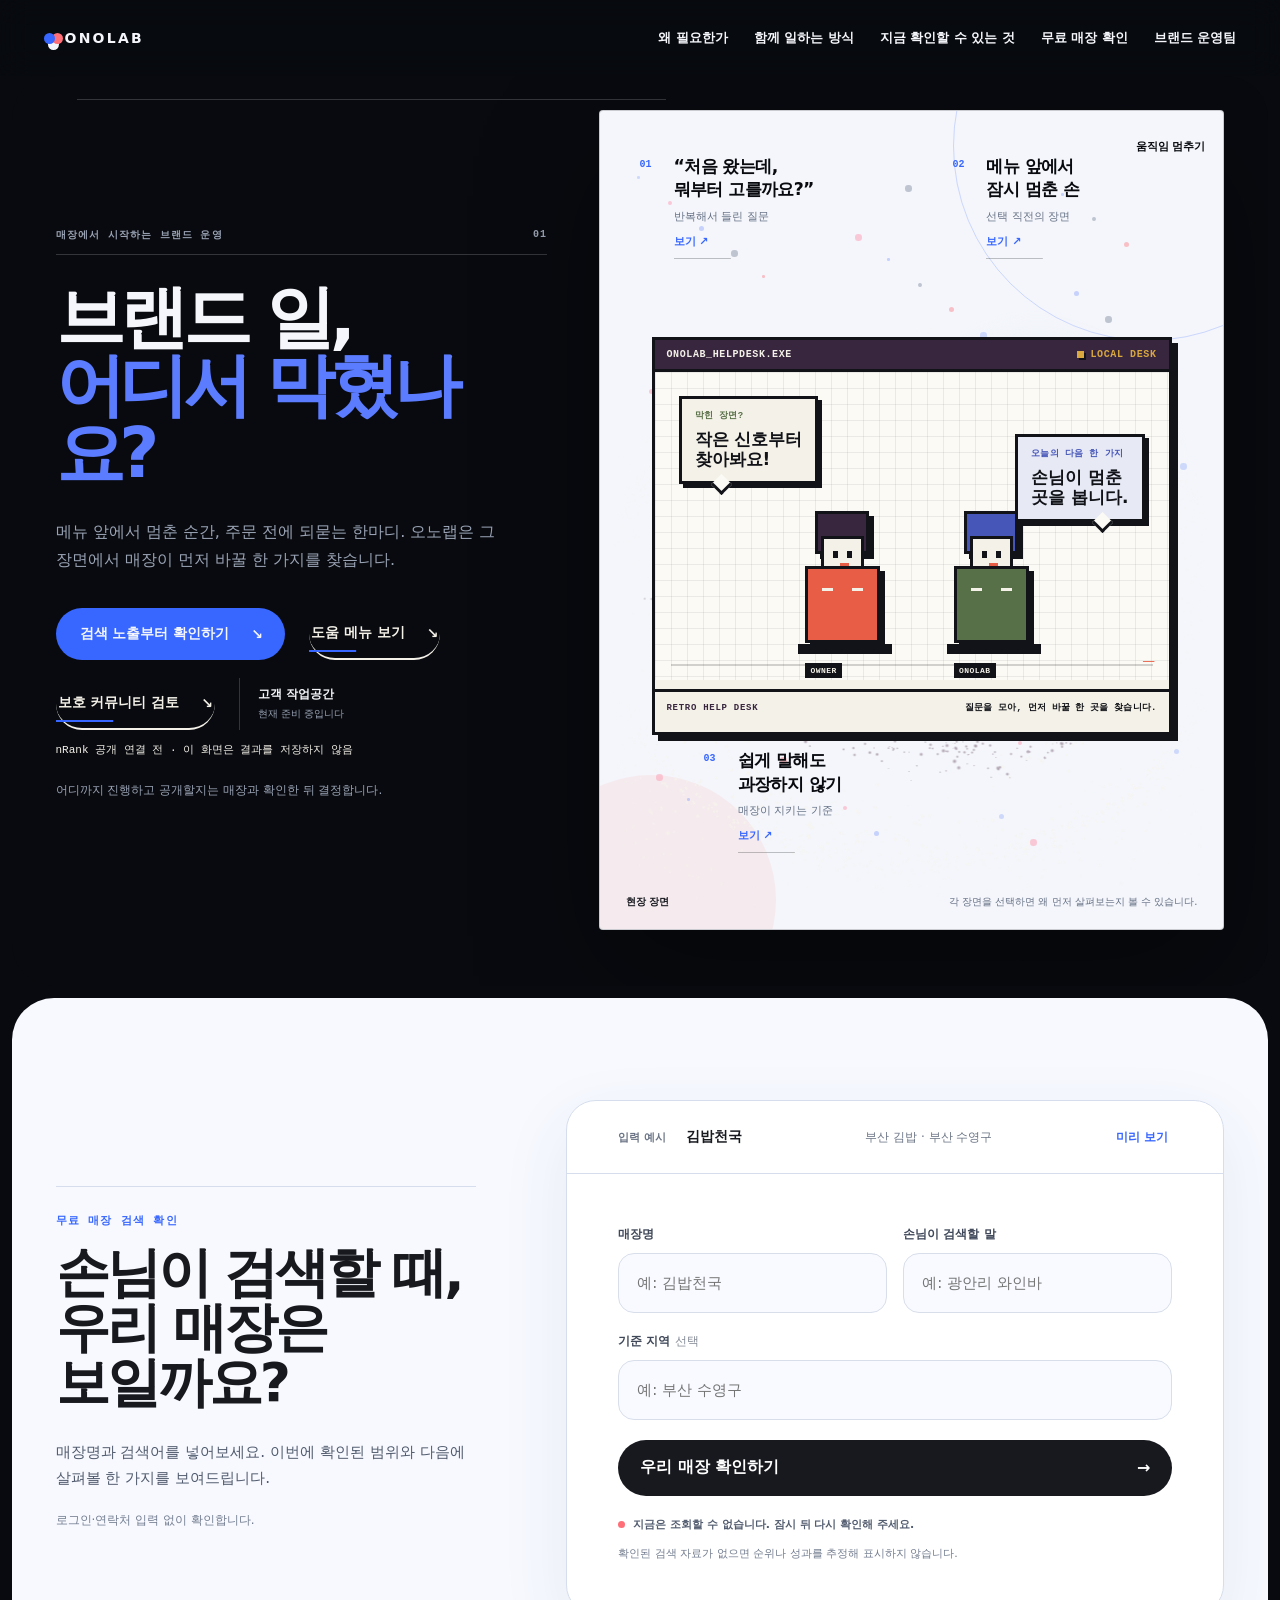
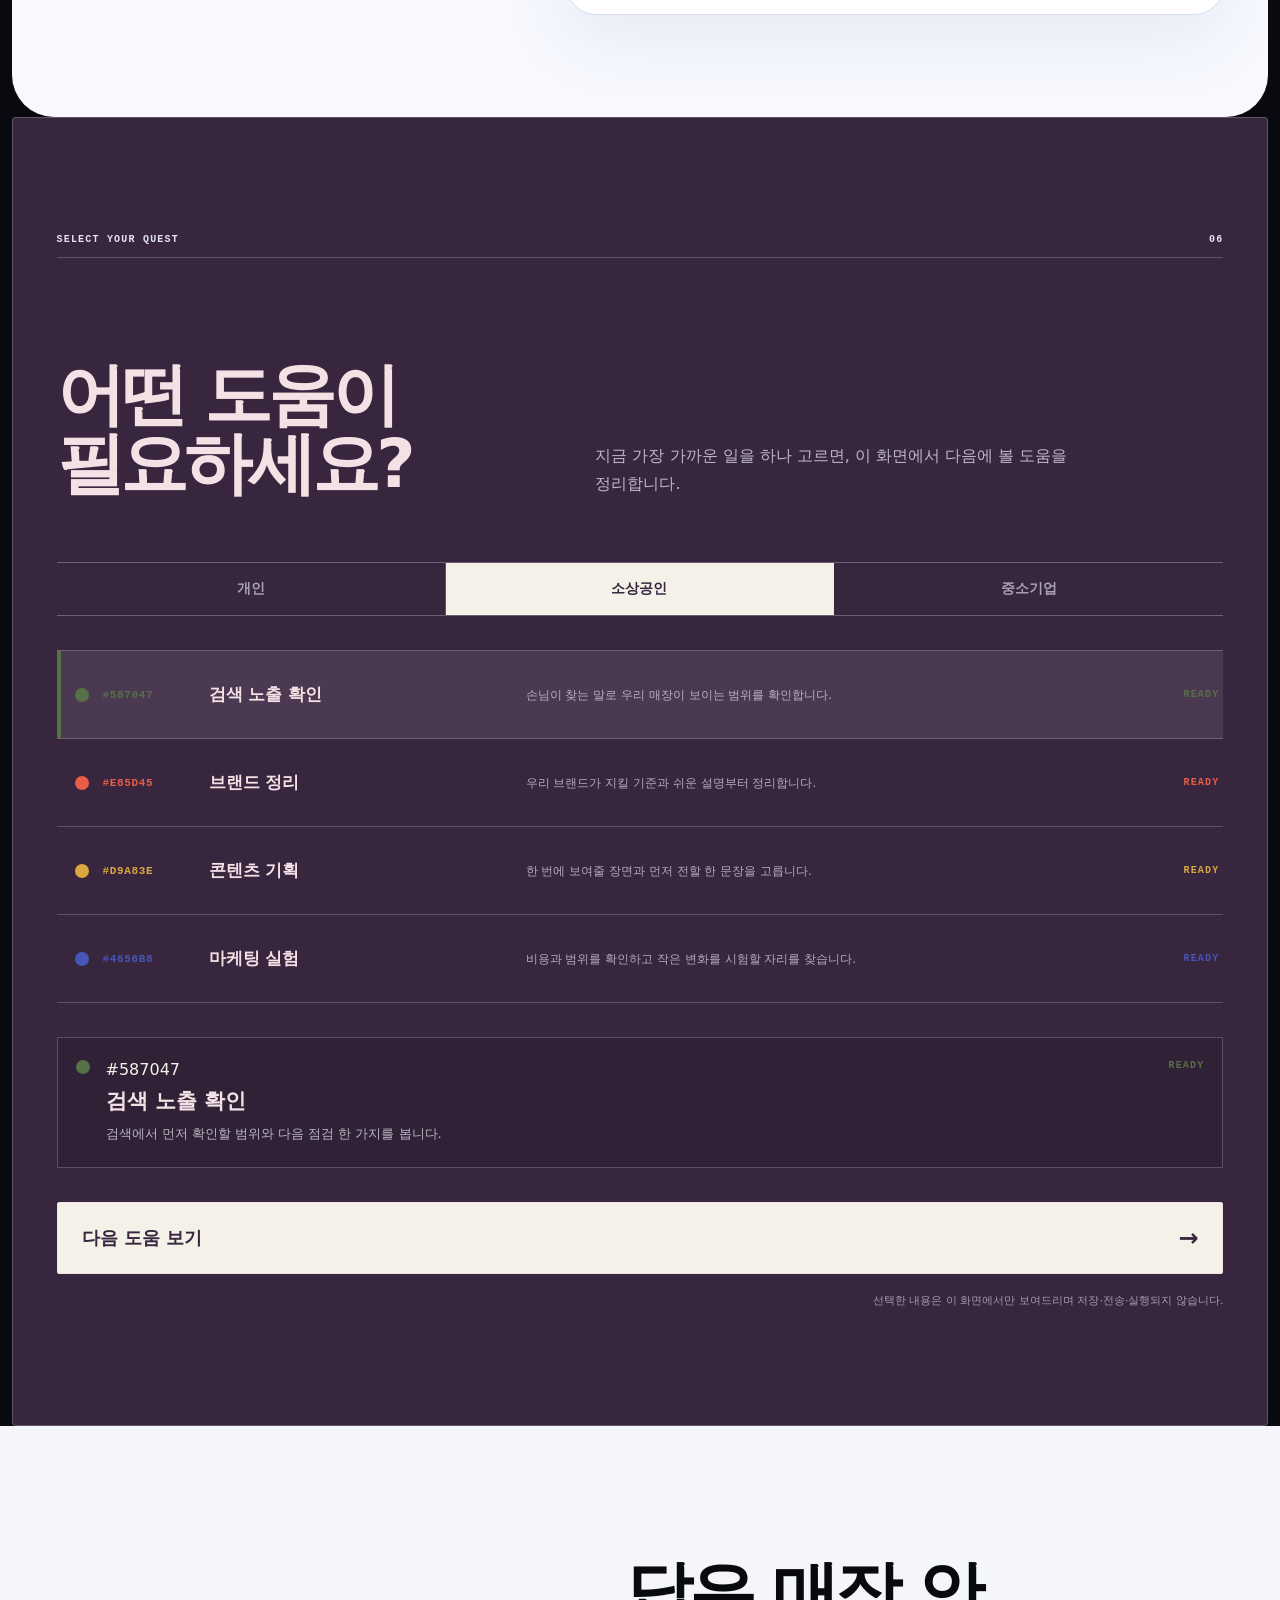
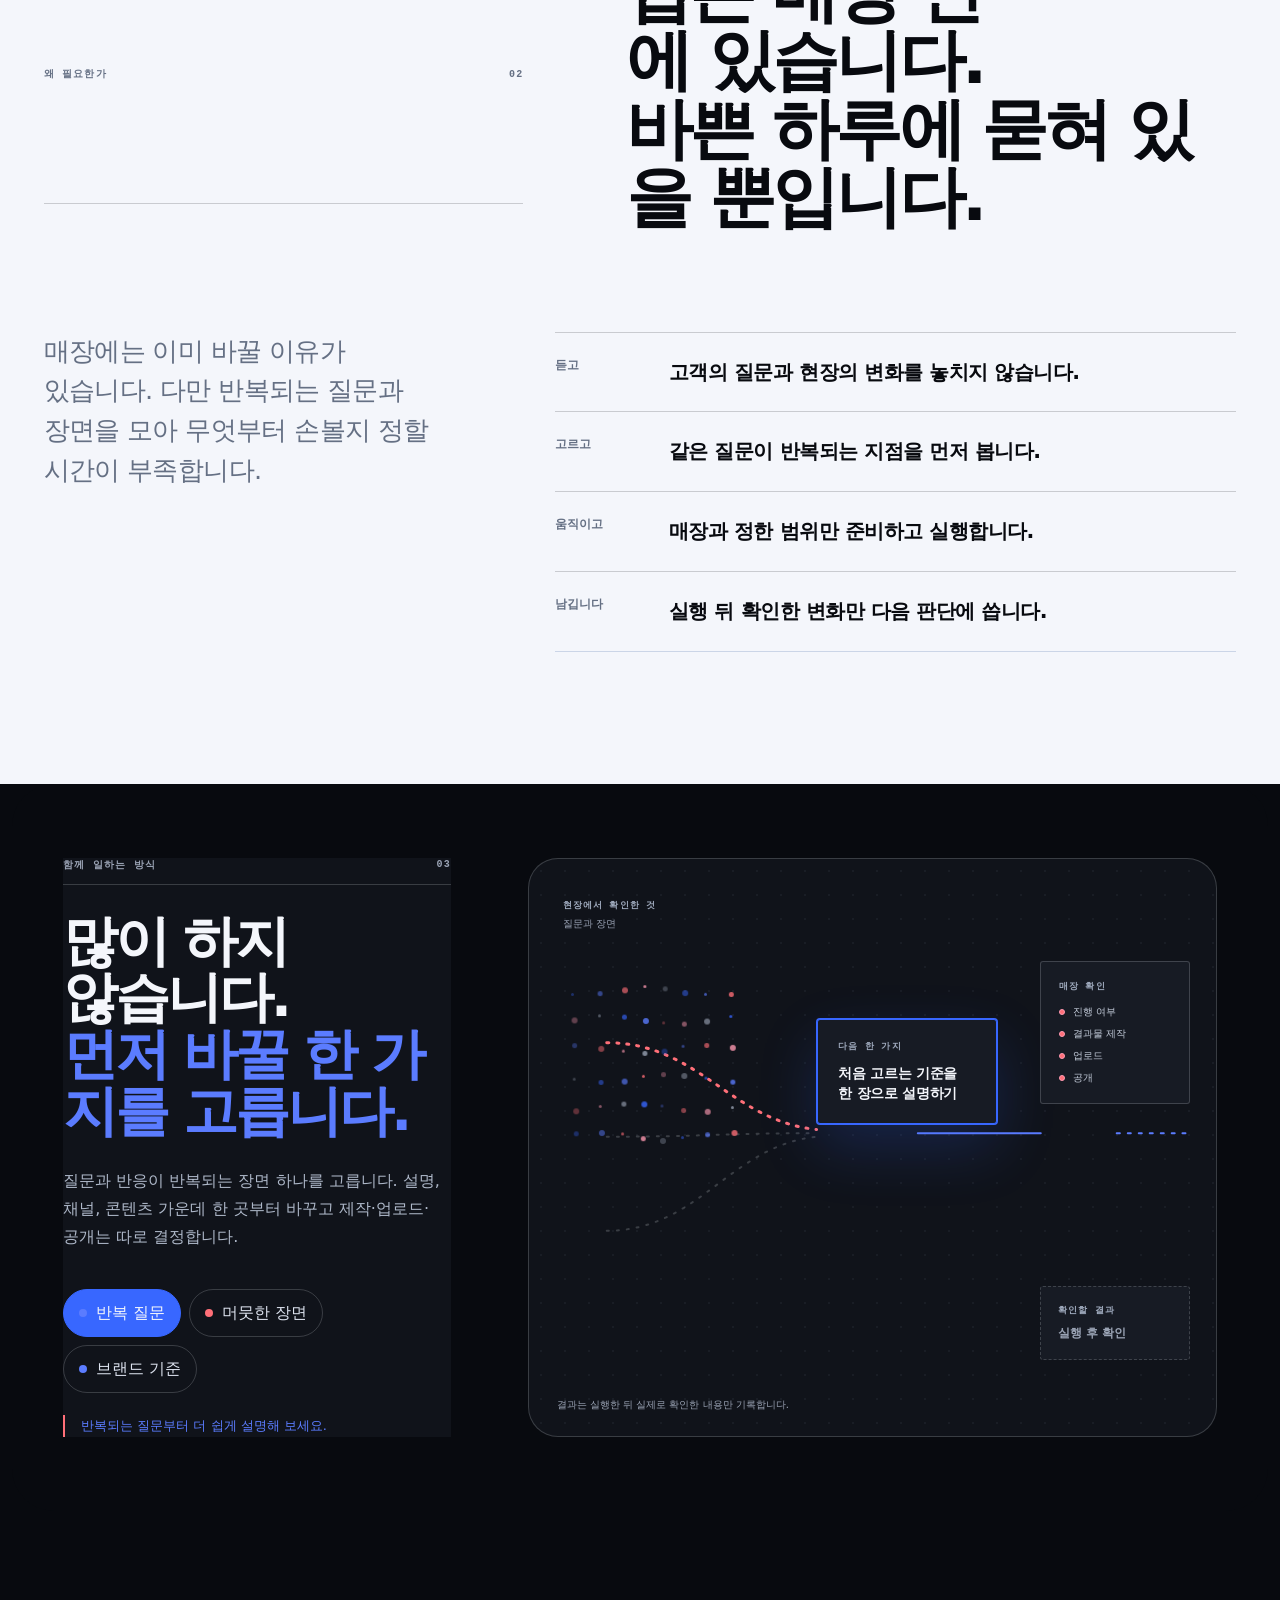
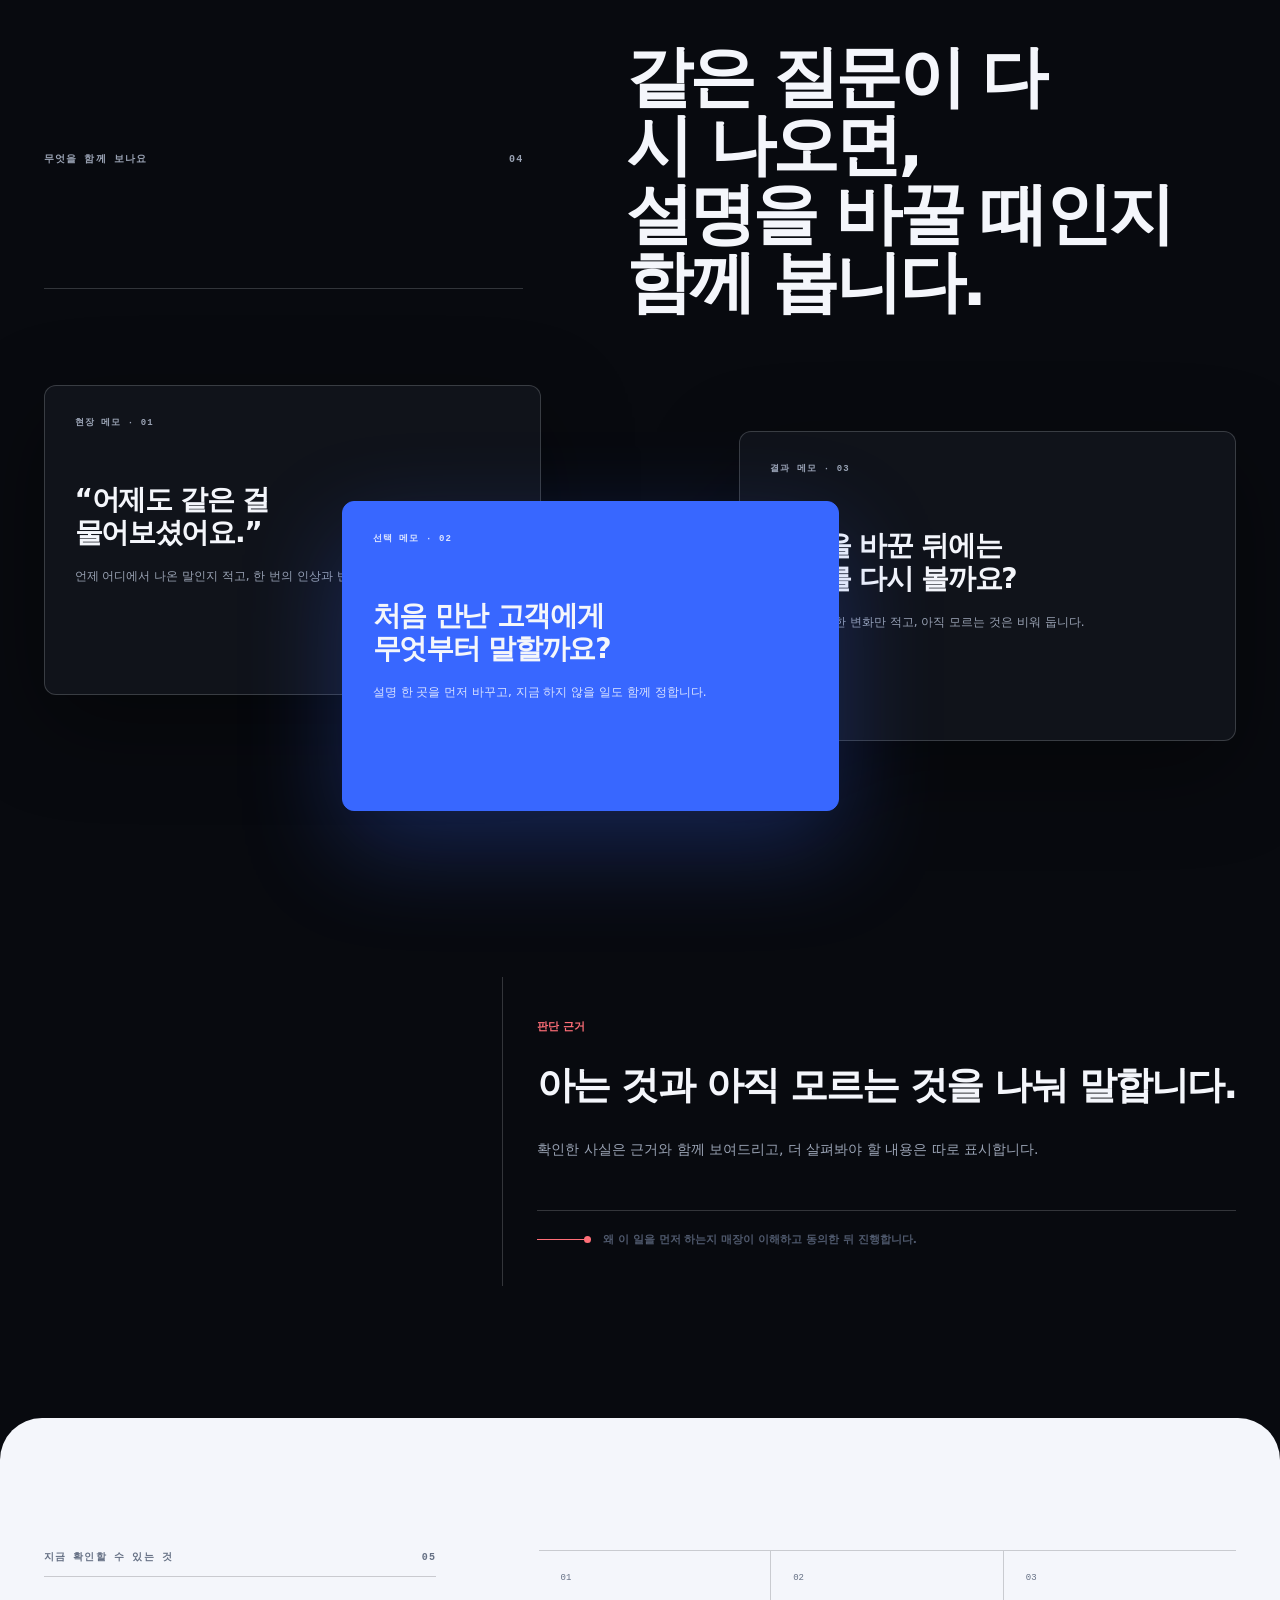
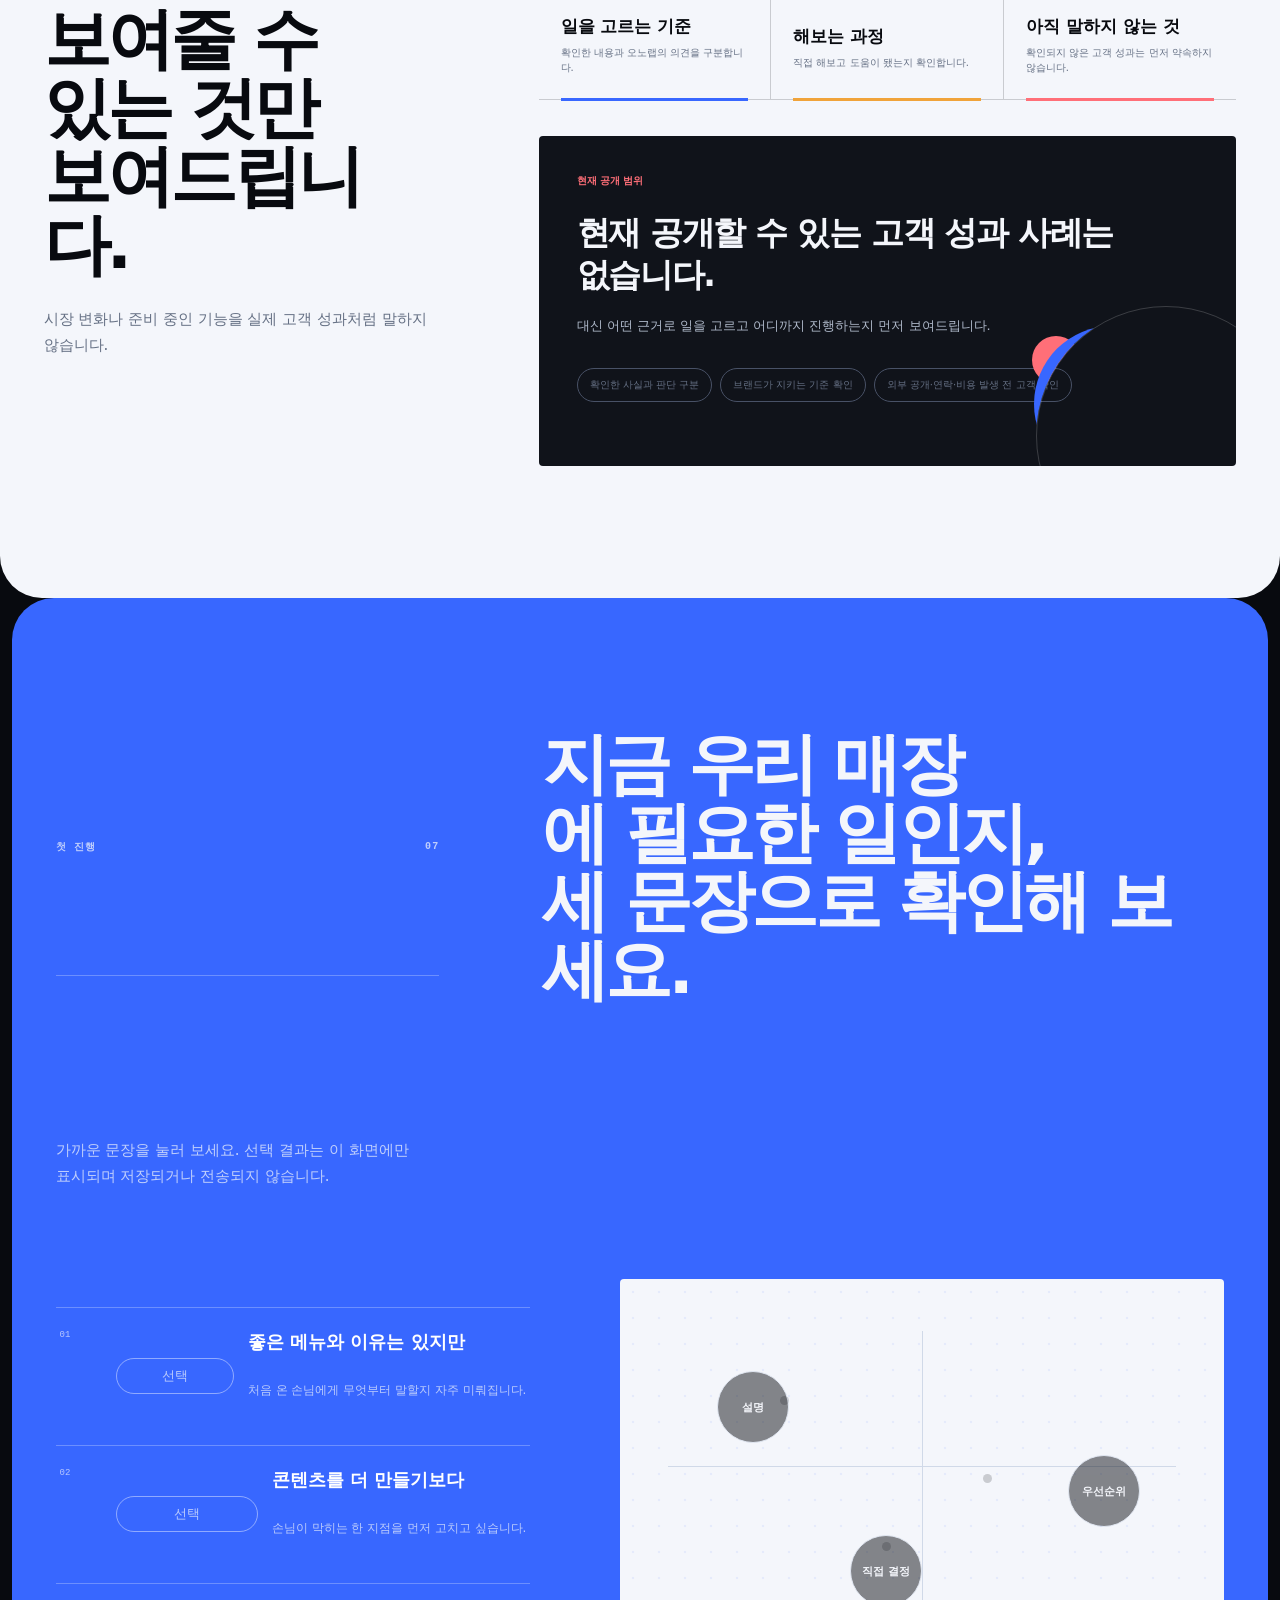
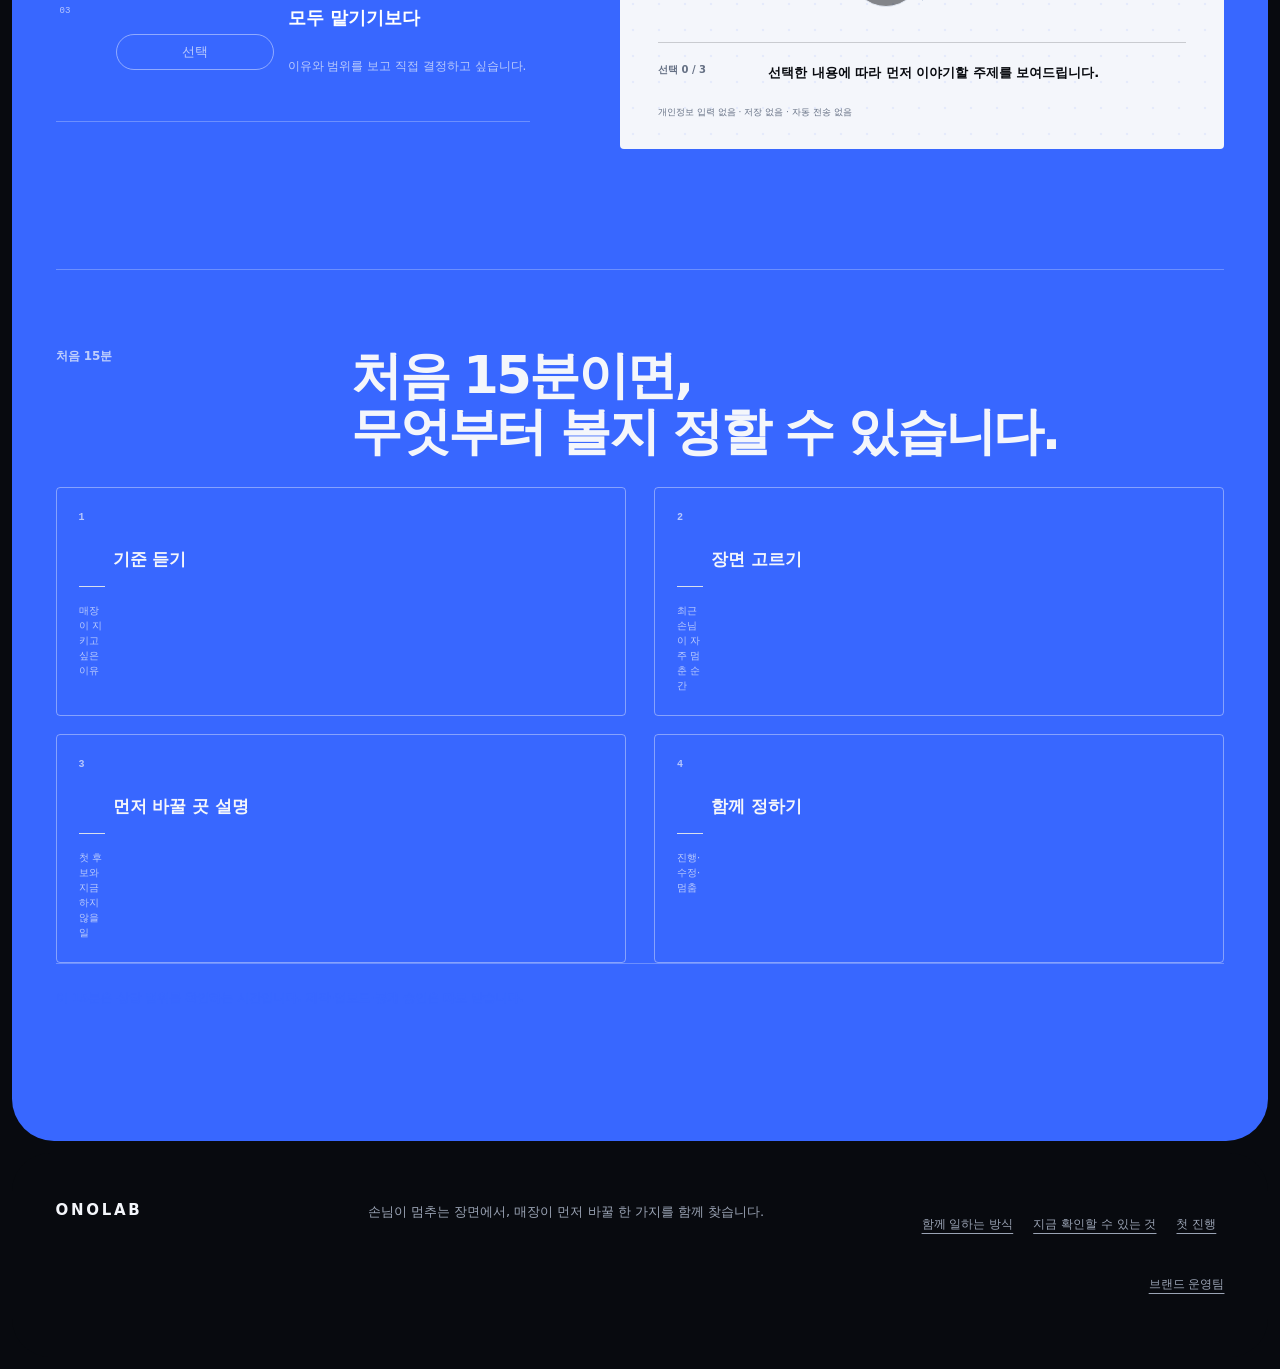
==== commit c3c5dc42: "feat: link homepage to protected Community admin" ====
--- a/index.html
+++ b/index.html
@@ -7,18 +7,23 @@
     <meta name="theme-color" content="#080a0f" />
     <meta
       name="description"
-      content="오노랩은 매장의 현장 신호를 검토해 지금 필요한 한 가지 행동을 제안하고, 사람의 확인 뒤 실행과 결과 학습까지 함께 운영하는 브랜드 운영 파트너입니다."
+      content="손님이 같은 걸 다시 묻거나 메뉴 앞에서 잠시 멈춘다면, 오노랩은 그 장면에서 매장이 먼저 바꿀 한 가지를 함께 찾습니다."
     />
     <meta property="og:type" content="website" />
     <meta property="og:locale" content="ko_KR" />
-    <meta property="og:title" content="오노랩 — 현장의 신호를 다음 행동으로" />
-    <meta property="og:description" content="확인할 신호를 고르고, 사람의 결정 뒤 한 가지 행동과 결과 학습까지 함께 운영합니다." />
+    <meta property="og:title" content="오노랩 — 매장이 먼저 바꿀 한 가지" />
+    <meta property="og:description" content="손님이 같은 걸 다시 묻거나 메뉴 앞에서 잠시 멈춘다면, 그 장면에서 매장이 먼저 바꿀 한 가지를 찾습니다." />
     <meta property="og:url" content="https://onolab.kr/" />
     <link rel="canonical" href="https://onolab.kr/" />
-    <title>오노랩 — 현장의 신호를 다음 행동으로</title>
+    <title>오노랩 — 매장이 먼저 바꿀 한 가지</title>
     <link rel="icon" href="data:," />
     <link rel="stylesheet" href="./styles.css" />
+    <link rel="stylesheet" href="./entry-diagnosis.css" />
+    <link rel="stylesheet" href="./galaxy-hero.css" />
     <script src="./script.js" defer></script>
+    <script src="./entry-diagnosis.js" defer></script>
+    <script src="./public-note.js" defer></script>
+    <script src="./galaxy-hero.js" defer></script>
   </head>
   <body>
     <a class="skip-link" href="#main">본문으로 바로가기</a>
@@ -30,9 +35,11 @@
       </a>
       <nav class="desktop-nav" aria-label="주요 메뉴">
         <a href="#problem">왜 필요한가</a>
-        <a href="#method">작동 방식</a>
-        <a href="#proof">증명 범위</a>
-        <a href="#fit">첫 진행</a>
+        <a href="#method">함께 일하는 방식</a>
+        <a href="#proof">지금 확인할 수 있는 것</a>
+        <a href="#note" hidden data-public-note-link>오노랩 노트</a>
+        <a href="#brand-check">무료 매장 확인</a>
+        <a class="audience-route-link" href="./brand-team/">브랜드 운영팀</a>
       </nav>
       <button class="menu-trigger" type="button" aria-expanded="false" aria-controls="mobile-menu" data-menu-trigger>
         <span>메뉴</span>
@@ -40,31 +47,82 @@
       </button>
       <nav class="mobile-menu" id="mobile-menu" aria-label="모바일 메뉴" hidden data-mobile-menu>
         <a href="#problem">왜 필요한가</a>
-        <a href="#method">작동 방식</a>
-        <a href="#partnership">운영 동행</a>
-        <a href="#proof">증명 범위</a>
-        <a href="#note">오노랩 노트</a>
-        <a href="#fit">첫 진행</a>
+        <a href="#method">함께 일하는 방식</a>
+        <a href="#partnership">무엇을 함께 보나요</a>
+        <a href="#proof">지금 확인할 수 있는 것</a>
+        <a href="#note" hidden data-public-note-link>오노랩 노트</a>
+        <a href="#brand-check">무료 매장 확인</a>
+        <a href="./brand-team/">브랜드 운영팀</a>
       </nav>
     </header>
 
     <main id="main">
       <section class="hero" id="top" aria-labelledby="hero-title" data-public-section="hero" data-hero data-reveal="none">
         <div class="hero-copy">
-          <p class="section-mark"><span>현장에서 시작하는 브랜드 운영</span><span>01</span></p>
-          <h1 id="hero-title">흩어진 신호가,<br /><em>한 행동이 되도록.</em></h1>
+          <p class="section-mark"><span>매장에서 시작하는 브랜드 운영</span><span>01</span></p>
+          <h1 id="hero-title">브랜드 일,<br /><em>어디서 막혔나요?</em></h1>
           <p class="hero-lead">
-            리뷰 한 줄, 메뉴 앞의 망설임, 대표님이 지키는 기준을 함께 봅니다.
-            확인할 신호를 고르고 지금 필요한 행동 하나를 제안합니다.
+            메뉴 앞에서 멈춘 순간, 주문 전에 되묻는 한마디.
+            오노랩은 그 장면에서 매장이 먼저 바꿀 한 가지를 찾습니다.
           </p>
           <div class="hero-actions" aria-label="오노랩 시작하기">
-            <a class="primary-action" href="#fit" data-primary-cta>우리 매장에 맞는지 보기 <span aria-hidden="true">↘</span></a>
-            <a class="secondary-action" href="https://app.onolab.kr/" data-secondary-cta>고객 작업공간 보기 <span aria-hidden="true">↗</span></a>
-          </div>
-          <p class="hero-boundary">실행할 행동, 만들 결과물, 업로드와 공개는 각각 사람이 확인합니다.</p>
-        </div>
-
-        <div class="signal-editorial" aria-label="현장에서 발견한 세 가지 신호" data-signal-editorial>
+            <a
+              class="primary-action"
+              href="#brand-check"
+              data-primary-cta
+              data-nrank-local-url="http://127.0.0.1:8769/diagnosis.html"
+            >검색 노출부터 확인하기 <span aria-hidden="true">↘</span></a>
+            <a class="secondary-action" href="#select-your-quest" data-secondary-cta>도움 메뉴 보기 <span aria-hidden="true">↘</span></a>
+            <a class="secondary-action" href="https://onolab-admin-private.melixir.chatgpt.site/staff-admin/community/aagag-issue-review" data-protected-community-cta>보호 커뮤니티 검토 <span aria-hidden="true">↘</span></a>
+            <p class="workspace-access" data-workspace-status>
+              <strong>고객 작업공간</strong>
+              <span>현재 준비 중입니다</span>
+            </p>
+          </div>
+          <p class="nrank-status" data-nrank-status role="status" aria-live="polite">nRank 공개 연결 전 · 이 화면은 결과를 저장하지 않음</p>
+          <p class="hero-boundary">어디까지 진행하고 공개할지는 매장과 확인한 뒤 결정합니다.</p>
+        </div>
+
+        <div class="signal-editorial" aria-label="현장에서 확인한 세 가지 장면" data-signal-editorial>
+          <div class="galaxy-hero" data-galaxy-hero data-galaxy-state="starting">
+            <canvas class="galaxy-hero-canvas" data-galaxy-canvas aria-hidden="true"></canvas>
+            <div class="galaxy-hero-fallback" data-galaxy-fallback aria-hidden="true"></div>
+            <button class="galaxy-hero-toggle" type="button" data-galaxy-toggle aria-pressed="false">움직임 멈추기</button>
+            <span class="galaxy-hero-status" data-galaxy-status role="status" aria-live="polite">입자가 은하로 모이고 있습니다.</span>
+          </div>
+          <div class="retro-helpdesk" data-retro-helpdesk role="img" aria-label="두 명의 픽셀 캐릭터가 브랜드 운영의 막힌 지점을 함께 살펴보는 오노랩 도움 데스크">
+            <div class="retro-helpdesk-bar">
+              <span>ONOLAB_HELPDESK.EXE</span>
+              <span class="retro-helpdesk-led"><i aria-hidden="true"></i> LOCAL DESK</span>
+            </div>
+            <div class="retro-helpdesk-stage">
+              <span class="retro-scanline" aria-hidden="true"></span>
+              <div class="retro-speech retro-speech-question">
+                <span>막힌 장면?</span>
+                <strong>작은 신호부터<br />찾아봐요!</strong>
+              </div>
+              <div class="retro-speech retro-speech-answer">
+                <span>오늘의 다음 한 가지</span>
+                <strong>손님이 멈춘<br />곳을 봅니다.</strong>
+              </div>
+              <div class="retro-character retro-character-owner" aria-hidden="true">
+                <span class="retro-character-shadow"></span>
+                <span class="retro-character-hair"></span>
+                <span class="retro-character-face"><i></i><i></i><b></b></span>
+                <span class="retro-character-body"><i></i><i></i></span>
+                <span class="retro-character-label">OWNER</span>
+              </div>
+              <div class="retro-character retro-character-guide" aria-hidden="true">
+                <span class="retro-character-shadow"></span>
+                <span class="retro-character-hair"></span>
+                <span class="retro-character-face"><i></i><i></i><b></b></span>
+                <span class="retro-character-body"><i></i><i></i></span>
+                <span class="retro-character-label">ONOLAB</span>
+              </div>
+              <span class="retro-helpdesk-cursor" aria-hidden="true">_</span>
+            </div>
+            <p class="retro-helpdesk-caption"><strong>RETRO HELP DESK</strong><span>질문을 모아, 먼저 바꿀 한 곳을 찾습니다.</span></p>
+          </div>
           <div class="pointillist-window" aria-hidden="true" data-pointillist-window></div>
           <div class="signal-dots" aria-hidden="true" data-signal-dots></div>
 
@@ -83,7 +141,7 @@
           <button class="field-signal field-signal-standard" type="button" data-field-signal="standard" aria-expanded="false">
             <span class="signal-index">03</span>
             <strong>쉽게 말해도<br />과장하지 않기</strong>
-            <small>대표님이 지키는 기준</small>
+            <small>매장이 지키는 기준</small>
             <b>보기 <span aria-hidden="true">↗</span></b>
           </button>
 
@@ -93,42 +151,179 @@
               <span data-evidence-label>현장 질문</span>
               <strong data-evidence-title>반복되는 질문에는 설명이 필요한 순간이 있습니다.</strong>
               <p data-evidence-detail>한 번의 인상보다 같은 맥락에서 되풀이되는 말을 먼저 확인합니다.</p>
-              <em data-evidence-action>다음 단서 · 처음 고르는 기준을 한 장으로 설명하기</em>
+              <em data-evidence-action>먼저 해볼 일 · 처음 고르는 기준을 한 장으로 설명하기</em>
             </figcaption>
             <button class="evidence-close" type="button" data-evidence-close aria-label="열린 현장 장면 닫기">닫기</button>
           </figure>
 
-          <p class="field-caption"><span>현장 장면</span> 포인터를 가까이 대거나 ‘보기’에 초점을 맞춰 단서를 확인하세요.</p>
-        </div>
+          <p class="field-caption"><span>현장 장면</span> 각 장면을 선택하면 왜 먼저 살펴보는지 볼 수 있습니다.</p>
+        </div>
+      </section>
+
+      <section class="entry-diagnosis" id="brand-check" aria-labelledby="entry-diagnosis-title" data-entry-diagnosis>
+        <div class="entry-diagnosis-intro">
+          <p class="entry-eyebrow">무료 매장 검색 확인</p>
+          <h2 id="entry-diagnosis-title">손님이 검색할 때,<br />우리 매장은 보일까요?</h2>
+          <p>매장명과 검색어를 넣어보세요. 이번에 확인된 범위와 다음에 살펴볼 한 가지를 보여드립니다.</p>
+          <small>로그인·연락처 입력 없이 확인합니다.</small>
+        </div>
+
+        <div class="entry-diagnosis-workspace">
+          <div class="entry-example" data-entry-example>
+            <span>입력 예시</span>
+            <button class="entry-example-trigger" type="button" data-entry-example-trigger aria-expanded="false" aria-controls="entry-example-preview">
+              <strong>김밥천국</strong>
+              <small>부산 김밥 · 부산 수영구</small>
+              <b>미리 보기</b>
+            </button>
+            <aside class="entry-example-preview" id="entry-example-preview" data-entry-example-preview aria-label="김밥천국 입력 예시 미리보기" hidden>
+              <header>
+                <div><span>입력 예시</span><strong>김밥천국</strong></div>
+                <button class="entry-preview-close" type="button" data-entry-example-close>닫기 <span aria-hidden="true">×</span></button>
+              </header>
+              <dl>
+                <div><dt>확인할 검색어</dt><dd>부산 김밥</dd></div>
+                <div><dt>지역 범위</dt><dd>부산 수영구</dd></div>
+                <div><dt>표시 원칙</dt><dd>연결된 자료만 결과로 표시</dd></div>
+              </dl>
+              <p>이 값은 입력 방법을 보여주는 예시입니다. 실제 순위나 성과를 뜻하지 않습니다.</p>
+              <button class="entry-example-apply" type="button" data-entry-example-apply>이 예시로 입력하기</button>
+            </aside>
+          </div>
+          <form class="entry-form" data-entry-form novalidate>
+            <div class="entry-field">
+              <label for="entry-brand">매장명</label>
+              <input id="entry-brand" name="brand" type="text" maxlength="80" autocomplete="organization" placeholder="예: 김밥천국" required />
+            </div>
+            <div class="entry-field">
+              <label for="entry-keyword">손님이 검색할 말</label>
+              <input id="entry-keyword" name="keyword" type="text" maxlength="80" placeholder="예: 광안리 와인바" required />
+            </div>
+            <div class="entry-field entry-field-optional">
+              <label for="entry-region">기준 지역 <span>선택</span></label>
+              <input id="entry-region" name="region" type="text" maxlength="60" placeholder="예: 부산 수영구" />
+            </div>
+            <p class="entry-form-error" data-entry-form-error role="alert" hidden></p>
+            <button class="entry-primary" type="submit">우리 매장 확인하기 <span aria-hidden="true">→</span></button>
+            <p class="entry-service-status" data-entry-service-status data-state="checking" role="status">조회 가능 여부를 확인하고 있습니다.</p>
+            <p class="entry-form-note">확인된 검색 자료가 없으면 순위나 성과를 추정해 표시하지 않습니다.</p>
+          </form>
+
+          <section class="entry-result" data-entry-result aria-live="polite" hidden>
+            <header class="entry-result-header">
+              <div>
+                <p class="entry-eyebrow" data-entry-result-state>검색 확인 결과</p>
+                <h3><span data-entry-result-brand></span><br /><em data-entry-result-keyword></em></h3>
+              </div>
+              <button class="entry-reset" type="button" data-entry-reset>결과 닫기</button>
+            </header>
+
+            <div class="entry-result-grid" data-entry-result-grid></div>
+            <p class="entry-result-boundary" data-entry-result-boundary></p>
+            <button class="entry-primary" type="button" data-entry-result-action></button>
+          </section>
+        </div>
+
+        <dialog class="entry-room-dialog" data-entry-room-dialog aria-labelledby="entry-room-title">
+          <button class="entry-dialog-close" type="button" data-entry-dialog-close>닫기 <span aria-hidden="true">×</span></button>
+          <p class="entry-eyebrow">고객 작업공간 안내</p>
+          <h3 id="entry-room-title">확인 결과로<br />다음 점검 항목을 정리합니다.</h3>
+          <p><strong data-entry-room-brand></strong>의 고객 전용 작업공간은 준비 중입니다. 지금은 이용 흐름만 확인할 수 있습니다.</p>
+          <ol>
+            <li>확인 결과 정리</li>
+            <li>먼저 점검할 항목 선택</li>
+            <li>진행 여부 직접 결정</li>
+          </ol>
+          <button class="entry-secondary" type="button" data-entry-dialog-close>확인했습니다</button>
+        </dialog>
+      </section>
+
+      <section class="quest-section" id="select-your-quest" aria-labelledby="quest-title" data-quest>
+        <div class="quest-heading">
+          <p class="quest-kicker">SELECT YOUR QUEST <span>06</span></p>
+          <h2 id="quest-title">어떤 도움이 필요하세요?</h2>
+          <p>지금 가장 가까운 일을 하나 고르면, 이 화면에서 다음에 볼 도움을 정리합니다.</p>
+        </div>
+
+        <div class="quest-audience" role="tablist" aria-label="도움을 받을 대상">
+          <button type="button" role="tab" aria-selected="false" tabindex="-1" data-quest-audience="personal">개인</button>
+          <button type="button" role="tab" aria-selected="true" tabindex="0" data-quest-audience="small-business">소상공인</button>
+          <button type="button" role="tab" aria-selected="false" tabindex="-1" data-quest-audience="small-company">중소기업</button>
+        </div>
+
+        <div class="quest-options" role="listbox" aria-label="먼저 고를 도움" data-quest-options>
+          <button type="button" role="option" aria-selected="true" data-quest-choice="search" data-quest-color="#587047" style="--quest-color: #587047">
+            <span class="quest-color-chip" style="--quest-color: #587047" aria-hidden="true"></span>
+            <span class="quest-choice-code">#587047</span>
+            <strong>검색 노출 확인</strong>
+            <small>손님이 찾는 말로 우리 매장이 보이는 범위를 확인합니다.</small>
+            <span class="quest-ready">READY</span>
+          </button>
+          <button type="button" role="option" aria-selected="false" data-quest-choice="brand" data-quest-color="#E85D45" style="--quest-color: #E85D45">
+            <span class="quest-color-chip" style="--quest-color: #E85D45" aria-hidden="true"></span>
+            <span class="quest-choice-code">#E85D45</span>
+            <strong>브랜드 정리</strong>
+            <small>우리 브랜드가 지킬 기준과 쉬운 설명부터 정리합니다.</small>
+            <span class="quest-ready">READY</span>
+          </button>
+          <button type="button" role="option" aria-selected="false" data-quest-choice="content" data-quest-color="#D9A83E" style="--quest-color: #D9A83E">
+            <span class="quest-color-chip" style="--quest-color: #D9A83E" aria-hidden="true"></span>
+            <span class="quest-choice-code">#D9A83E</span>
+            <strong>콘텐츠 기획</strong>
+            <small>한 번에 보여줄 장면과 먼저 전할 한 문장을 고릅니다.</small>
+            <span class="quest-ready">READY</span>
+          </button>
+          <button type="button" role="option" aria-selected="false" data-quest-choice="experiment" data-quest-color="#4656B8" style="--quest-color: #4656B8">
+            <span class="quest-color-chip" style="--quest-color: #4656B8" aria-hidden="true"></span>
+            <span class="quest-choice-code">#4656B8</span>
+            <strong>마케팅 실험</strong>
+            <small>비용과 범위를 확인하고 작은 변화를 시험할 자리를 찾습니다.</small>
+            <span class="quest-ready">READY</span>
+          </button>
+        </div>
+
+        <div class="quest-result" data-quest-result aria-live="polite">
+          <div class="quest-result-mark" style="--quest-color: #587047" data-quest-result-mark aria-hidden="true"></div>
+          <div>
+            <span data-quest-result-code>#587047</span>
+            <strong data-quest-result-title>검색 노출 확인</strong>
+            <p data-quest-result-description>검색에서 먼저 확인할 범위와 다음 점검 한 가지를 봅니다.</p>
+          </div>
+          <b>READY</b>
+        </div>
+
+        <button class="quest-next" type="button" data-quest-next>다음 도움 보기 <span aria-hidden="true">→</span></button>
+        <p class="quest-notice">선택한 내용은 이 화면에서만 보여드리며 저장·전송·실행되지 않습니다.</p>
       </section>
 
       <section class="problem editorial-section" id="problem" aria-labelledby="problem-title" data-public-section="problem">
         <div class="section-intro">
           <p class="section-mark"><span>왜 필요한가</span><span>02</span></p>
-          <h2 id="problem-title">할 일이 많을수록,<br />중요한 장면은 흩어집니다.</h2>
+          <h2 id="problem-title">답은 매장 안에 있습니다.<br />바쁜 하루에 묻혀 있을 뿐입니다.</h2>
         </div>
         <div class="problem-rhythm">
-          <p class="problem-lead">매장에는 이미 다음 선택의 단서가 있습니다. 다만 관찰한 것을 판단하고, 실행하고, 결과로 남길 시간이 부족합니다.</p>
+          <p class="problem-lead">매장에는 이미 바꿀 이유가 있습니다. 다만 반복되는 질문과 장면을 모아 무엇부터 손볼지 정할 시간이 부족합니다.</p>
           <ol aria-label="오노랩이 연결하는 운영 공백">
             <li><span>듣고</span><strong>고객의 질문과 현장의 변화를 놓치지 않습니다.</strong></li>
-            <li><span>고르고</span><strong>지금 중요하게 볼 신호와 보류할 일을 나눕니다.</strong></li>
-            <li><span>움직이고</span><strong>사람이 확인한 범위만 실행합니다.</strong></li>
-            <li><span>남깁니다</span><strong>관찰된 결과를 다음 선택의 근거로 씁니다.</strong></li>
+            <li><span>고르고</span><strong>같은 질문이 반복되는 지점을 먼저 봅니다.</strong></li>
+            <li><span>움직이고</span><strong>매장과 정한 범위만 준비하고 실행합니다.</strong></li>
+            <li><span>남깁니다</span><strong>실행 뒤 확인한 변화만 다음 판단에 씁니다.</strong></li>
           </ol>
         </div>
       </section>
 
+      <!-- SHARED:METHOD:START -->
       <section class="method editorial-section" id="method" aria-labelledby="method-title" data-public-section="method" data-method data-method-active="question">
         <div class="method-copy">
-          <p class="section-mark section-mark-dark"><span>작동 방식</span><span>03</span></p>
-          <h2 id="method-title">신호는 많아도,<br /><em>다음 행동은 하나씩.</em></h2>
-          <p>현장에서 본 장면을 검토된 신호로 좁히고, 이번에 할 행동 하나를 정합니다. 행동 채택이 제작·업로드·공개 승인을 대신하지 않습니다.</p>
-          <div class="method-choices" role="group" aria-label="행동으로 이어질 현장 신호 선택">
+          <p class="section-mark section-mark-dark"><span>함께 일하는 방식</span><span>03</span></p>
+          <h2 id="method-title">많이 하지 않습니다.<br /><em>먼저 바꿀 한 가지를 고릅니다.</em></h2>
+          <p>질문과 반응이 반복되는 장면 하나를 고릅니다. 설명, 채널, 콘텐츠 가운데 한 곳부터 바꾸고 제작·업로드·공개는 따로 결정합니다.</p>
+          <div class="method-choices" role="group" aria-label="이번에 볼 장면 선택">
             <button type="button" data-method-choice="question" aria-pressed="true"><span class="choice-dot choice-blue" aria-hidden="true"></span>반복 질문</button>
             <button type="button" data-method-choice="pause" aria-pressed="false"><span class="choice-dot choice-coral" aria-hidden="true"></span>머뭇한 장면</button>
             <button type="button" data-method-choice="standard" aria-pressed="false"><span class="choice-dot choice-violet" aria-hidden="true"></span>브랜드 기준</button>
           </div>
-          <p class="method-live" aria-live="polite" data-method-live>반복 질문을 ‘처음 고르는 기준’ 설명으로 바꿔볼 차례입니다.</p>
+          <p class="method-live" aria-live="polite" data-method-live>반복되는 질문부터 더 쉽게 설명해 보세요.</p>
         </div>
 
         <div class="method-atlas" data-method-atlas>
@@ -140,103 +335,105 @@
             <path class="line-action" d="M430 194 C486 194 514 194 566 194"></path>
             <path class="line-approval" d="M650 194 C688 194 706 194 734 194"></path>
           </svg>
-          <div class="atlas-label atlas-label-signals"><span>현장 신호</span><small>관찰과 검토</small></div>
+          <div class="atlas-label atlas-label-signals"><span>현장에서 확인한 것</span><small>질문과 장면</small></div>
           <div class="atlas-action">
             <span>다음 한 가지</span>
             <strong data-method-action>처음 고르는 기준을<br />한 장으로 설명하기</strong>
           </div>
           <div class="atlas-approval">
-            <span>사람 확인</span>
+            <span>매장 확인</span>
             <ul>
-              <li>행동 채택</li>
+              <li>진행 여부</li>
               <li>결과물 제작</li>
               <li>업로드</li>
               <li>공개</li>
             </ul>
           </div>
-          <div class="atlas-result"><span>확인할 결과</span><strong>아직 비어 있음</strong></div>
-          <p class="atlas-caption">결과는 실제 실행 뒤 관찰되기 전까지 채우지 않습니다.</p>
-        </div>
-      </section>
-
-      <section class="partnership editorial-section depth-section" id="partnership" aria-labelledby="partnership-title" data-public-section="partnership" data-depth-section="partnership" data-operating-active="observe">
+          <div class="atlas-result"><span>확인할 결과</span><strong>실행 후 확인</strong></div>
+          <p class="atlas-caption">결과는 실행한 뒤 실제로 확인한 내용만 기록합니다.</p>
+        </div>
+      </section>
+      <!-- SHARED:METHOD:END -->
+
+      <section class="partnership editorial-section depth-section" id="partnership" aria-labelledby="partnership-title" data-public-section="partnership" data-depth-section="partnership">
         <div class="section-intro scroll-rise">
-          <p class="section-mark"><span>운영 동행</span><span>04</span></p>
-          <h2 id="partnership-title">흩어진 말을 넘기지 않고,<br />한 행동까지 함께 봅니다.</h2>
-        </div>
-        <div class="operating-stage">
-          <div class="operating-deck" role="group" aria-label="오노랩 운영 원칙을 보여주는 현장 신호 카드">
-            <button class="operating-card operating-card-observe" type="button" data-operating-card="observe" aria-expanded="true">
+          <p class="section-mark"><span>무엇을 함께 보나요</span><span>04</span></p>
+          <h2 id="partnership-title">같은 질문이 다시 나오면,<br />설명을 바꿀 때인지 함께 봅니다.</h2>
+        </div>
+        <div class="operating-stage operating-stage-static">
+          <div class="operating-deck operating-deck-static" aria-label="오노랩이 함께 보는 세 가지 운영 장면">
+            <article class="operating-card operating-card-observe">
               <span class="card-meta">현장 메모 · 01</span>
               <strong>“어제도 같은 걸<br />물어보셨어요.”</strong>
-              <small>반복되는 말을 출처와 시점이 보이게 정리합니다.</small>
-              <b>현장을 함께 보기 <span aria-hidden="true">↗</span></b>
-            </button>
-            <button class="operating-card operating-card-decide" type="button" data-operating-card="decide" aria-expanded="false">
+              <small>언제 어디에서 나온 말인지 적고, 한 번의 인상과 반복되는 질문을 나눕니다.</small>
+            </article>
+            <article class="operating-card operating-card-decide">
               <span class="card-meta">선택 메모 · 02</span>
-              <strong>이번 주에는<br />무엇부터 할까요?</strong>
-              <small>이유가 있는 행동 하나와 보류할 일을 나눕니다.</small>
-              <b>한 행동 확인하기 <span aria-hidden="true">↗</span></b>
-            </button>
-            <button class="operating-card operating-card-learn" type="button" data-operating-card="learn" aria-expanded="false">
+              <strong>처음 만난 고객에게<br />무엇부터 말할까요?</strong>
+              <small>설명 한 곳을 먼저 바꾸고, 지금 하지 않을 일도 함께 정합니다.</small>
+            </article>
+            <article class="operating-card operating-card-learn">
               <span class="card-meta">결과 메모 · 03</span>
-              <strong>움직인 뒤에는<br />무엇을 다시 볼까요?</strong>
-              <small>관찰된 변화만 다음 선택의 근거로 남깁니다.</small>
-              <b>결과 다시 보기 <span aria-hidden="true">↗</span></b>
-            </button>
-          </div>
-
-          <article class="operating-detail" aria-live="polite" data-operating-detail>
-            <span data-operating-label>현장을 함께 봅니다</span>
-            <h3 data-operating-title>사실, 시장 신호, 오노랩의 해석을 같은 무게로 섞지 않습니다.</h3>
-            <p data-operating-copy>시장·리뷰·고객 질문을 출처와 시점이 보이게 정리해, 무엇을 확인했고 무엇은 아직 가설인지 나눕니다.</p>
-            <div><i aria-hidden="true"></i><strong>선택된 신호가 한 행동의 이유로 이어집니다.</strong></div>
+              <strong>설명을 바꾼 뒤에는<br />어디를 다시 볼까요?</strong>
+              <small>실제로 확인한 변화만 적고, 아직 모르는 것은 비워 둡니다.</small>
+            </article>
+          </div>
+
+          <article class="operating-detail operating-boundary">
+            <span>판단 근거</span>
+            <h3>아는 것과 아직 모르는 것을 나눠 말합니다.</h3>
+            <p>확인한 사실은 근거와 함께 보여드리고, 더 살펴봐야 할 내용은 따로 표시합니다.</p>
+            <div><i aria-hidden="true"></i><strong>왜 이 일을 먼저 하는지 매장이 이해하고 동의한 뒤 진행합니다.</strong></div>
           </article>
         </div>
       </section>
 
-      <section class="proof editorial-section depth-section" id="proof" aria-labelledby="proof-title" data-public-section="proof" data-depth-section="proof" data-proof-active="applied">
+      <!-- SHARED:PROOF:START -->
+      <section class="proof editorial-section depth-section" id="proof" aria-labelledby="proof-title" data-public-section="proof" data-depth-section="proof">
         <div class="proof-heading scroll-rise">
-          <p class="section-mark"><span>증명 범위</span><span>05</span></p>
-          <h2 id="proof-title">지금 아는 것과,<br />아직 확인할 것을 움직여 봅니다.</h2>
-          <p>기술 준비나 외부 시장 신호를 실제 고객 성과처럼 말하지 않습니다.</p>
+          <p class="section-mark"><span>지금 확인할 수 있는 것</span><span>05</span></p>
+          <h2 id="proof-title">보여줄 수 있는 것만<br />보여드립니다.</h2>
+          <p>시장 변화나 준비 중인 기능을 실제 고객 성과처럼 말하지 않습니다.</p>
         </div>
         <div class="evidence-rail-shell">
-          <div class="evidence-rail" role="group" aria-label="오노랩 증명 상태 선택">
-            <span class="evidence-marker" aria-hidden="true"></span>
-            <button type="button" data-proof-state="applied" aria-pressed="true"><span>01</span><strong>적용 중</strong><small>운영 기준</small></button>
-            <button type="button" data-proof-state="testing" aria-pressed="false"><span>02</span><strong>검증 중</strong><small>실제 한 사이클</small></button>
-            <button type="button" data-proof-state="unclaimed" aria-pressed="false"><span>03</span><strong>공개 전</strong><small>성과 주장 없음</small></button>
-          </div>
-          <article class="evidence-boundary" aria-live="polite" data-proof-detail>
-            <p data-proof-label>지금 적용하는 기준</p>
-            <h3 data-proof-title>사실과 해석, 사람의 결정을 나눕니다.</h3>
-            <p data-proof-copy>출처와 한계, 브랜드 기준, 공개·연락·비용의 사람 확인을 매번 남깁니다.</p>
-            <ul data-proof-list>
-              <li>확인한 사실과 해석 구분</li>
+          <div class="evidence-rail evidence-rail-static" aria-label="오노랩이 지금 말할 수 있는 범위">
+            <article><span>01</span><strong>일을 고르는 기준</strong><small>확인한 내용과 오노랩의 의견을 구분합니다.</small></article>
+            <article><span>02</span><strong>해보는 과정</strong><small>직접 해보고 도움이 됐는지 확인합니다.</small></article>
+            <article><span>03</span><strong>아직 말하지 않는 것</strong><small>확인되지 않은 고객 성과는 먼저 약속하지 않습니다.</small></article>
+          </div>
+          <article class="evidence-boundary">
+            <p>현재 공개 범위</p>
+            <h3>현재 공개할 수 있는 고객 성과 사례는 없습니다.</h3>
+            <p>대신 어떤 근거로 일을 고르고 어디까지 진행하는지 먼저 보여드립니다.</p>
+            <ul>
+              <li>확인한 사실과 판단 구분</li>
               <li>브랜드가 지키는 기준 확인</li>
-              <li>외부 행동 전 사람 결정</li>
+              <li>외부 공개·연락·비용 발생 전 고객 확인</li>
             </ul>
           </article>
         </div>
       </section>
-
-      <section class="note editorial-section depth-section" id="note" aria-labelledby="note-title" data-public-section="note" data-depth-section="note" data-note-active="signal">
+      <!-- SHARED:PROOF:END -->
+
+      <section class="note public-note editorial-section depth-section" id="note" aria-labelledby="note-title" data-public-section="note" data-depth-section="note" data-public-note-root hidden>
         <div class="note-heading scroll-rise">
           <p class="section-mark"><span>오노랩 노트</span><span>06</span></p>
-          <h2 id="note-title">공개할 만한 근거가 생긴 기록부터.</h2>
-          <p><strong>공개된 노트 · 0</strong><span>기준을 통과한 기록만 공개합니다.</span></p>
-        </div>
-        <div class="note-constellation" aria-label="향후 기록이 갖춰야 할 네 가지 필드">
-          <div class="note-matrix" aria-hidden="true" data-note-matrix></div>
-          <button class="note-field note-field-signal" type="button" data-note-field="signal" aria-pressed="true"><span>01</span><strong>검토할 신호</strong><small>보기</small></button>
-          <button class="note-field note-field-scope" type="button" data-note-field="scope" aria-pressed="false"><span>02</span><strong>적용 범위</strong><small>보기</small></button>
-          <button class="note-field note-field-action" type="button" data-note-field="action" aria-pressed="false"><span>03</span><strong>다음 행동</strong><small>보기</small></button>
-          <button class="note-field note-field-evidence" type="button" data-note-field="evidence" aria-pressed="false"><span>04</span><strong>출처·시점·한계</strong><small>보기</small></button>
-          <article class="note-field-detail" aria-live="polite">
-            <span>향후 기록 필드 · 공개된 노트 아님</span>
-            <h3 data-note-field-title>무엇이 달라졌는지 먼저 확인합니다.</h3>
-            <p data-note-field-copy>같은 맥락에서 반복되는 변화인지, 한 번의 인상인지 나눠 적습니다.</p>
+          <h2 id="note-title">확인한 근거와 다음 선택을 기록합니다.</h2>
+          <p>공개 승인을 마친 기록만 보여드립니다.</p>
+        </div>
+        <p class="public-note-status" data-public-note-status hidden></p>
+        <div class="public-note-workspace" data-public-note-workspace>
+          <nav class="public-note-list" aria-label="공개된 오노랩 노트" data-public-note-list></nav>
+          <article class="public-note-detail" aria-live="polite" data-public-note-detail>
+            <p class="public-note-meta" data-public-note-meta></p>
+            <h3 tabindex="-1" data-public-note-heading></h3>
+            <p class="public-note-summary" data-public-note-summary></p>
+            <div class="public-note-sections" data-public-note-sections></div>
+            <dl class="public-note-boundary">
+              <div><dt>근거</dt><dd data-public-note-sources></dd></div>
+              <div><dt>한계</dt><dd data-public-note-limitations></dd></div>
+              <div><dt>다음 선택</dt><dd data-public-note-next-action></dd></div>
+            </dl>
           </article>
         </div>
       </section>
@@ -244,55 +441,51 @@
       <section class="fit editorial-section depth-section" id="fit" aria-labelledby="fit-title" data-public-section="fit" data-depth-section="fit">
         <div class="fit-copy scroll-rise">
           <p class="section-mark section-mark-fit"><span>첫 진행</span><span>07</span></p>
-          <h2 id="fit-title">우리 매장에 맞는 방식인지,<br />화면 안에서 먼저 살펴봅니다.</h2>
-          <p>가까운 문장을 눌러 보세요. 선택은 이 화면의 적합도 지도에만 표시되며 저장되거나 전송되지 않습니다.</p>
+          <h2 id="fit-title">지금 우리 매장에 필요한 일인지,<br />세 문장으로 확인해 보세요.</h2>
+          <p>가까운 문장을 눌러 보세요. 선택 결과는 이 화면에만 표시되며 저장되거나 전송되지 않습니다.</p>
         </div>
         <div class="fit-interaction">
           <div class="fit-selector" role="group" aria-label="오노랩 운영 동행 적합 문장 선택">
-            <button type="button" data-fit-card="context" aria-pressed="false"><span>01</span><strong>좋은 이유는 있지만</strong><p>무엇부터 설명하고 바꿀지 자주 밀립니다.</p><small>선택</small></button>
-            <button type="button" data-fit-card="focus" aria-pressed="false"><span>02</span><strong>콘텐츠 수보다</strong><p>지금 필요한 행동 하나를 분명히 하고 싶습니다.</p><small>선택</small></button>
-            <button type="button" data-fit-card="control" aria-pressed="false"><span>03</span><strong>자동 실행보다</strong><p>이유와 범위를 확인하고 결정하고 싶습니다.</p><small>선택</small></button>
+            <button type="button" data-fit-card="context" aria-pressed="false"><span>01</span><strong>좋은 메뉴와 이유는 있지만</strong><p>처음 온 손님에게 무엇부터 말할지 자주 미뤄집니다.</p><small>선택</small></button>
+            <button type="button" data-fit-card="focus" aria-pressed="false"><span>02</span><strong>콘텐츠를 더 만들기보다</strong><p>손님이 막히는 한 지점을 먼저 고치고 싶습니다.</p><small>선택</small></button>
+            <button type="button" data-fit-card="control" aria-pressed="false"><span>03</span><strong>모두 맡기기보다</strong><p>이유와 범위를 보고 직접 결정하고 싶습니다.</p><small>선택</small></button>
           </div>
           <div class="fit-map" aria-live="polite" data-fit-map data-count="0">
             <div class="fit-map-axis" aria-hidden="true"><i></i><i></i><i></i></div>
             <div class="fit-map-nodes" aria-hidden="true">
-              <span data-fit-node="context">맥락</span>
-              <span data-fit-node="focus">집중</span>
-              <span data-fit-node="control">결정</span>
-            </div>
-            <p><span data-fit-count>선택 0 / 3</span><strong data-fit-summary>가까운 문장을 선택하면, 함께 확인할 지점이 연결됩니다.</strong></p>
+              <span data-fit-node="context">설명</span>
+              <span data-fit-node="focus">우선순위</span>
+              <span data-fit-node="control">직접 결정</span>
+            </div>
+            <p><span data-fit-count>선택 0 / 3</span><strong data-fit-summary>선택한 내용에 따라 먼저 이야기할 주제를 보여드립니다.</strong></p>
             <small>개인정보 입력 없음 · 저장 없음 · 자동 전송 없음</small>
           </div>
         </div>
 
-        <div class="first-flow" data-first-flow data-flow-active="context">
+        <div class="first-flow first-flow-static">
           <div class="first-flow-heading scroll-rise">
             <p>처음 15분</p>
-            <h3>한 번에 결정하지 않고,<br />네 장면을 차례로 봅니다.</h3>
+            <h3>처음 15분이면,<br />무엇부터 볼지 정할 수 있습니다.</h3>
           </div>
           <ol class="first-flow-steps" aria-label="처음 15분 네 단계">
-            <li><button type="button" data-flow-step="context" aria-pressed="true"><span>1</span><strong>기준 듣기</strong><small>브랜드가 지키는 이유</small></button></li>
-            <li><button type="button" data-flow-step="scene" aria-pressed="false"><span>2</span><strong>장면 고르기</strong><small>최근 가장 자주 걸린 순간</small></button></li>
-            <li><button type="button" data-flow-step="action" aria-pressed="false"><span>3</span><strong>행동 설명</strong><small>첫 후보와 보류할 일</small></button></li>
-            <li><button type="button" data-flow-step="decision" aria-pressed="false"><span>4</span><strong>함께 정하기</strong><small>진행·수정·멈춤</small></button></li>
+            <li><span>1</span><strong>기준 듣기</strong><small>매장이 지키고 싶은 이유</small></li>
+            <li><span>2</span><strong>장면 고르기</strong><small>최근 손님이 자주 멈춘 순간</small></li>
+            <li><span>3</span><strong>먼저 바꿀 곳 설명</strong><small>첫 후보와 지금 하지 않을 일</small></li>
+            <li><span>4</span><strong>함께 정하기</strong><small>진행·수정·멈춤</small></li>
           </ol>
-          <article class="first-flow-detail" aria-live="polite">
-            <span data-flow-index>01 / 기준 듣기</span>
-            <h4 data-flow-title>매장이 꼭 지키고 싶은 이유부터 듣습니다.</h4>
-            <p data-flow-copy>무엇을 더 만들지보다 어떤 경험과 약속을 흔들지 않을지 먼저 확인합니다.</p>
-            <small>이 단계는 상담 참여일 뿐, 제작·업로드·공개 승인이 아닙니다.</small>
-          </article>
+          <p class="first-flow-note">이 15분은 상담 범위를 확인하는 시간입니다. 제작·업로드·공개 승인은 따로 받습니다.</p>
         </div>
       </section>
     </main>
 
     <footer class="site-footer">
       <p class="footer-name">ONOLAB</p>
-      <p>현장의 신호를 다음 행동과 결과 학습으로 연결하는 브랜드 운영 파트너.</p>
+      <p>손님이 멈추는 장면에서, 매장이 먼저 바꿀 한 가지를 함께 찾습니다.</p>
       <nav aria-label="하단 메뉴">
-        <a href="#method">작동 방식</a>
-        <a href="#proof">증명 범위</a>
+        <a href="#method">함께 일하는 방식</a>
+        <a href="#proof">지금 확인할 수 있는 것</a>
         <a href="#fit">첫 진행</a>
+        <a href="./brand-team/">브랜드 운영팀</a>
       </nav>
     </footer>
   </body>
--- a/styles.css
+++ b/styles.css
@@ -400,7 +400,7 @@
   background: transparent;
   text-align: left;
   cursor: pointer;
-  transition: color var(--signal) ease, transform var(--press) var(--ease-out);
+  transition: background-color var(--signal) ease, transform var(--press) var(--ease-out);
 }
 
 .field-signal::before {
@@ -442,9 +442,12 @@
 }
 
 .field-signal strong {
+  color: var(--canon-black, #080a0f);
   font-size: clamp(17px, 1.35vw, 21px);
   line-height: 1.35;
   letter-spacing: -.035em;
+  text-shadow: none;
+  transform: none;
   word-break: keep-all;
 }
 
@@ -453,18 +456,27 @@
   color: #657084;
   font-size: 11px;
   line-height: 1.45;
+  text-shadow: none;
+  transform: none;
 }
 
 .field-signal b {
   margin-top: 9px;
   color: var(--blue);
   font-size: 11px;
+  text-shadow: none;
+  transform: none;
+}
+
+.field-signal .signal-index {
+  text-shadow: none;
+  transform: none;
 }
 
 .field-signal[data-proximate="true"],
 .field-signal[aria-expanded="true"] {
-  color: var(--blue);
-  text-shadow: 2px 0 0 rgba(255, 111, 120, .22), -2px 0 0 rgba(56, 103, 255, .18);
+  color: var(--canon-black, #080a0f);
+  text-shadow: none;
 }
 
 .field-signal[data-proximate="true"]::before,
@@ -1835,12 +1847,16 @@
   will-change: transform;
 }
 
-.operating-card:active,
 .evidence-rail button:active,
 .note-field:active,
 .fit-selector button:active,
 .first-flow-steps button:active {
   transform: scale(.97);
+}
+
+/* Keep the deck translation/rotation intact while a card is pressed. */
+.operating-card:active {
+  scale: .97;
 }
 
 .operating-card-observe {
@@ -2174,158 +2190,6 @@
 .note-heading > p:last-child span {
   color: #697386;
   font-size: 11px;
-}
-
-.note-constellation {
-  position: relative;
-  min-height: 650px;
-  border: 1px solid #ccd6e7;
-  border-radius: 36px;
-  background: rgba(255, 255, 255, .68);
-  overflow: hidden;
-}
-
-.note-constellation::before,
-.note-constellation::after {
-  position: absolute;
-  border: 1px solid rgba(56, 103, 255, .18);
-  border-radius: 50%;
-  content: "";
-}
-
-.note-constellation::before {
-  top: -180px;
-  left: -110px;
-  width: 410px;
-  height: 410px;
-}
-
-.note-constellation::after {
-  right: -130px;
-  bottom: -150px;
-  width: 360px;
-  height: 360px;
-}
-
-.note-matrix {
-  position: absolute;
-  inset: 0;
-  pointer-events: none;
-}
-
-.note-matrix i {
-  position: absolute;
-  width: 4px;
-  height: 4px;
-  border-radius: 50%;
-  background: var(--blue);
-  opacity: .28;
-  transform: translate3d(0, 0, 0);
-  transition: opacity var(--signal) ease, transform 220ms var(--ease-out);
-}
-
-.note-field {
-  position: absolute;
-  z-index: 3;
-  display: grid;
-  min-width: 170px;
-  min-height: 112px;
-  padding: 18px;
-  border: 1px solid #c4cfe1;
-  border-radius: 22px;
-  color: var(--ink);
-  background: rgba(255, 255, 255, .92);
-  box-shadow: 0 18px 48px rgba(41, 63, 103, .1);
-  text-align: left;
-  cursor: pointer;
-  transition: color var(--signal) ease, background-color var(--signal) ease, border-color var(--signal) ease, box-shadow var(--signal) ease, transform 220ms var(--ease-in-out);
-}
-
-.note-field-signal {
-  top: 54px;
-  left: 8%;
-}
-
-.note-field-scope {
-  top: 120px;
-  right: 7%;
-}
-
-.note-field-action {
-  bottom: 74px;
-  left: 9%;
-}
-
-.note-field-evidence {
-  right: 8%;
-  bottom: 42px;
-}
-
-.note-field > span {
-  color: var(--blue);
-  font-family: ui-monospace, SFMono-Regular, Menlo, Monaco, Consolas, monospace;
-  font-size: 9px;
-}
-
-.note-field strong {
-  align-self: end;
-  margin-top: 18px;
-  font-size: 15px;
-}
-
-.note-field small {
-  margin-top: 7px;
-  color: #6e788b;
-  font-size: 10px;
-}
-
-.note-field[aria-pressed="true"] {
-  z-index: 5;
-  color: #fff;
-  border-color: var(--blue);
-  background: var(--blue);
-  box-shadow: 0 26px 68px rgba(56, 103, 255, .28);
-  transform: translate3d(0, -14px, 0) rotate(-1deg) scale(1.025);
-}
-
-.note-field[aria-pressed="true"] > span,
-.note-field[aria-pressed="true"] small {
-  color: rgba(255, 255, 255, .78);
-}
-
-.note-field-detail {
-  position: absolute;
-  z-index: 2;
-  top: 218px;
-  right: 23%;
-  left: 23%;
-  min-height: 218px;
-  padding: 30px;
-  border-radius: 28px;
-  color: #fff;
-  background: var(--night);
-}
-
-.note-field-detail > span {
-  color: var(--amber);
-  font-size: 9px;
-  font-weight: 820;
-}
-
-.note-field-detail h3 {
-  margin: 26px 0 0;
-  font-size: clamp(24px, 2.2vw, 33px);
-  line-height: 1.23;
-  letter-spacing: -.04em;
-  word-break: keep-all;
-}
-
-.note-field-detail p {
-  margin: 20px 0 0;
-  color: #aeb8c9;
-  font-size: 12px;
-  line-height: 1.7;
-  word-break: keep-all;
 }
 
 .fit {
@@ -2769,7 +2633,7 @@
   }
 
   .operating-card-observe {
-    left: 0;
+    left: 34px;
   }
 
   .operating-card-decide {
@@ -3845,3 +3709,489 @@
     width: 100%;
   }
 }
+
+/* 2026-07-24 public canon remediation:
+   keep the accepted visual family while removing explanatory controls that
+   cannot complete a real visitor task. */
+.workspace-access {
+  display: grid;
+  align-content: center;
+  min-height: 52px;
+  margin: 0;
+  padding: 6px 0 6px 18px;
+  border-left: 1px solid var(--canon-line-dark);
+}
+
+.workspace-access strong {
+  color: var(--canon-white);
+  font-size: 12px;
+  line-height: 1.25;
+}
+
+.workspace-access span {
+  margin-top: 5px;
+  color: var(--canon-muted);
+  font-size: 10px;
+  line-height: 1.35;
+  word-break: keep-all;
+}
+
+.operating-stage-static {
+  grid-template-columns: minmax(0, 1fr);
+  gap: 52px;
+  min-height: 0;
+}
+
+.operating-deck-static {
+  display: grid;
+  grid-template-columns: repeat(12, minmax(0, 1fr));
+  align-items: start;
+  min-height: 540px;
+  perspective: none;
+}
+
+.operating-deck-static .operating-card {
+  position: relative;
+  top: auto;
+  right: auto;
+  bottom: auto;
+  left: auto;
+  grid-row: 1;
+  width: auto;
+  min-height: 310px;
+  cursor: default;
+  transition: none;
+  will-change: auto;
+}
+
+.operating-deck-static .operating-card-observe {
+  z-index: 1;
+  grid-column: 1 / 6;
+  margin-top: 0;
+}
+
+.operating-deck-static .operating-card-decide {
+  z-index: 3;
+  grid-column: 4 / 9;
+  margin-top: 116px;
+  border-color: var(--canon-blue);
+  background: var(--canon-blue);
+  box-shadow: 0 36px 100px rgba(56, 103, 255, .28);
+}
+
+.operating-deck-static .operating-card-decide .card-meta,
+.operating-deck-static .operating-card-decide small {
+  color: rgba(255, 255, 255, .82);
+}
+
+.operating-deck-static .operating-card-learn {
+  z-index: 2;
+  grid-column: 8 / 13;
+  margin-top: 46px;
+}
+
+.operating-boundary {
+  max-width: 920px;
+  margin-left: auto;
+}
+
+.evidence-rail-static article {
+  position: relative;
+  display: grid;
+  min-height: 148px;
+  padding: 22px;
+  border-right: 1px solid var(--canon-line-light);
+  color: var(--canon-black);
+  background: transparent;
+}
+
+.evidence-rail-static article:last-child {
+  border-right: 0;
+}
+
+.evidence-rail-static article::before {
+  position: absolute;
+  right: 22px;
+  bottom: -2px;
+  left: 22px;
+  height: 3px;
+  background: var(--canon-blue);
+  content: "";
+}
+
+.evidence-rail-static article:nth-child(2)::before {
+  background: #f0a33a;
+}
+
+.evidence-rail-static article:nth-child(3)::before {
+  background: var(--canon-coral);
+}
+
+.evidence-rail-static article > span {
+  color: var(--canon-quiet);
+  font-family: ui-monospace, SFMono-Regular, Menlo, Monaco, Consolas, monospace;
+  font-size: 9px;
+}
+
+.evidence-rail-static article strong {
+  align-self: end;
+  margin-top: 28px;
+  color: var(--canon-black);
+  font-size: 17px;
+  line-height: 1.3;
+}
+
+.evidence-rail-static article small {
+  margin-top: 8px;
+  color: var(--canon-quiet);
+  font-size: 10px;
+  line-height: 1.55;
+}
+
+.note-empty-static {
+  align-self: center;
+  padding: 34px 0;
+  border-top-color: var(--canon-line-dark);
+  border-bottom: 1px solid var(--canon-line-dark);
+}
+
+.note-empty-static > p {
+  display: block;
+  margin: 0;
+}
+
+.note-empty-static > p:first-child {
+  display: grid;
+  grid-template-columns: minmax(150px, .45fr) minmax(0, 1.55fr);
+  gap: 28px;
+  align-items: start;
+}
+
+.note-empty-static > p strong {
+  color: var(--canon-coral);
+  font-size: 12px;
+}
+
+.note-empty-static > p span,
+.note-empty-static > p + p {
+  color: var(--canon-muted);
+  font-size: 12px;
+  line-height: 1.75;
+  word-break: keep-all;
+}
+
+.public-note[hidden] {
+  display: none;
+}
+
+[data-public-note-link][hidden] {
+  display: none !important;
+}
+
+.public-note-workspace {
+  display: grid;
+  grid-template-columns: minmax(220px, .72fr) minmax(0, 1.7fr);
+  min-height: 420px;
+  border-top: 1px solid var(--canon-line-dark);
+  border-bottom: 1px solid var(--canon-line-dark);
+}
+
+.public-note-list {
+  display: grid;
+  align-content: start;
+  border-right: 1px solid var(--canon-line-dark);
+}
+
+.public-note-list button {
+  display: grid;
+  gap: 8px;
+  min-height: 72px;
+  padding: 16px 18px;
+  border: 0;
+  border-bottom: 1px solid var(--canon-line-dark);
+  color: var(--canon-muted);
+  text-align: left;
+  background: transparent;
+  cursor: pointer;
+}
+
+.public-note-list button strong {
+  color: var(--canon-black);
+  font-size: 15px;
+  line-height: 1.45;
+}
+
+.public-note-list button span,
+.public-note-meta {
+  color: var(--canon-quiet);
+  font-size: 11px;
+  line-height: 1.5;
+}
+
+.public-note-list button[aria-current="true"] {
+  background: rgba(56, 103, 255, .08);
+  box-shadow: inset 3px 0 0 var(--canon-blue);
+}
+
+.public-note-list button:focus-visible {
+  position: relative;
+  z-index: 1;
+  outline: 3px solid var(--canon-blue);
+  outline-offset: -3px;
+}
+
+.public-note-detail {
+  min-width: 0;
+  padding: 30px clamp(22px, 4vw, 54px) 36px;
+}
+
+.public-note-detail h3 {
+  max-width: 760px;
+  margin: 12px 0 16px;
+  color: var(--canon-black);
+  font-size: clamp(27px, 3.2vw, 46px);
+  line-height: 1.08;
+  letter-spacing: -.045em;
+}
+
+.public-note-detail h3:focus-visible {
+  outline: 3px solid var(--canon-blue);
+  outline-offset: 6px;
+}
+
+.public-note-summary {
+  max-width: 720px;
+  margin: 0;
+  color: var(--canon-muted);
+  font-size: 15px;
+  line-height: 1.75;
+}
+
+.public-note-sections {
+  display: grid;
+  gap: 16px;
+  max-width: 720px;
+  margin-top: 30px;
+}
+
+.public-note-sections p {
+  margin: 0;
+  color: var(--canon-black);
+  font-size: 15px;
+  line-height: 1.85;
+}
+
+.public-note-boundary {
+  display: grid;
+  grid-template-columns: repeat(3, minmax(0, 1fr));
+  gap: 0;
+  margin: 34px 0 0;
+  border-top: 1px solid var(--canon-line-dark);
+}
+
+.public-note-boundary > div {
+  padding: 18px 16px 0 0;
+}
+
+.public-note-boundary > div + div {
+  padding-left: 16px;
+  border-left: 1px solid var(--canon-line-dark);
+}
+
+.public-note-boundary dt {
+  color: var(--canon-coral);
+  font-size: 10px;
+  font-weight: 700;
+}
+
+.public-note-boundary dd {
+  margin: 8px 0 0;
+  color: var(--canon-muted);
+  font-size: 12px;
+  line-height: 1.65;
+}
+
+.public-note-status {
+  margin: 0;
+  padding: 32px;
+  border-top: 1px solid var(--canon-line-dark);
+  border-bottom: 1px solid var(--canon-line-dark);
+  color: var(--canon-muted);
+  font-size: 15px;
+}
+
+@media (max-width: 680px) {
+  .public-note-workspace {
+    display: block;
+    min-height: 0;
+  }
+
+  .public-note-list {
+    border-right: 0;
+  }
+
+  .public-note-list button {
+    min-height: 56px;
+  }
+
+  .public-note-detail {
+    padding: 26px 0 30px;
+  }
+
+  .public-note-boundary {
+    grid-template-columns: 1fr;
+  }
+
+  .public-note-boundary > div,
+  .public-note-boundary > div + div {
+    padding: 15px 0;
+    border-left: 0;
+    border-bottom: 1px solid var(--canon-line-dark);
+  }
+}
+
+@media (prefers-reduced-motion: reduce) {
+  .public-note-list button {
+    scroll-behavior: auto;
+  }
+}
+
+.note-empty-static > p + p {
+  margin-top: 38px;
+  padding-top: 24px;
+  border-top: 1px solid var(--canon-line-dark);
+}
+
+.first-flow-static .first-flow-steps li {
+  display: grid;
+  align-content: start;
+  min-height: 176px;
+  padding: 22px;
+  border: 1px solid rgba(244, 246, 251, .42);
+  border-radius: 4px;
+  color: var(--canon-white);
+  background: transparent;
+}
+
+.first-flow-static .first-flow-steps li > span {
+  color: rgba(244, 246, 251, .68);
+  font-family: ui-monospace, SFMono-Regular, Menlo, Monaco, Consolas, monospace;
+  font-size: 10px;
+}
+
+.first-flow-static .first-flow-steps li strong {
+  margin-top: 38px;
+  color: var(--canon-white);
+  font-size: 17px;
+  line-height: 1.3;
+}
+
+.first-flow-static .first-flow-steps li small {
+  margin-top: 8px;
+  color: rgba(244, 246, 251, .7);
+  font-size: 10px;
+  line-height: 1.5;
+}
+
+.first-flow-note {
+  margin: 34px 0 0;
+  padding-top: 24px;
+  border-top: 1px solid rgba(244, 246, 251, .28);
+  color: rgba(244, 246, 251, .72);
+  font-size: 11px;
+  line-height: 1.7;
+}
+
+@media (max-width: 900px) {
+  .operating-deck-static {
+    grid-template-columns: 1fr;
+    gap: 12px;
+    min-height: 0;
+  }
+
+  .operating-deck-static .operating-card-observe,
+  .operating-deck-static .operating-card-decide,
+  .operating-deck-static .operating-card-learn {
+    grid-column: 1;
+    margin-top: 0;
+  }
+
+  .operating-deck-static .operating-card {
+    min-height: 0;
+  }
+
+  .evidence-rail-static {
+    grid-template-columns: 1fr;
+  }
+
+  .evidence-rail-static article {
+    min-height: 0;
+    border-right: 0;
+    border-bottom: 1px solid var(--canon-line-light);
+  }
+
+  .evidence-rail-static article:last-child {
+    border-bottom: 0;
+  }
+
+  .evidence-rail-static article strong {
+    margin-top: 20px;
+  }
+
+  .first-flow-static .first-flow-steps {
+    grid-template-columns: repeat(2, minmax(0, 1fr));
+  }
+}
+
+@media (max-width: 560px) {
+  .workspace-access {
+    min-height: 0;
+    padding: 10px 0 0;
+    border-top: 1px solid var(--canon-line-dark);
+    border-left: 0;
+  }
+
+  .operating-stage-static {
+    gap: 34px;
+  }
+
+  .operating-deck-static .operating-card {
+    min-height: 0;
+    padding: 22px;
+  }
+
+  .operating-deck-static .operating-card strong {
+    margin-top: 32px;
+  }
+
+  .note-empty-static > p:first-child {
+    grid-template-columns: 1fr;
+    gap: 14px;
+  }
+
+  .first-flow-static .first-flow-steps {
+    grid-template-columns: 1fr;
+  }
+
+  .first-flow-static .first-flow-steps li {
+    min-height: 0;
+  }
+
+  .first-flow-static .first-flow-steps li strong {
+    margin-top: 24px;
+  }
+}
+
+@media (prefers-reduced-motion: reduce) {
+  .first-flow-static .first-flow-steps li {
+    opacity: 1;
+    transform: none;
+    transition: none;
+  }
+}
+
+html[data-motion="reduce"] .first-flow-static .first-flow-steps li {
+  opacity: 1;
+  transform: none;
+  transition: none;
+}
--- a/entry-diagnosis.css
+++ b/entry-diagnosis.css
@@ -0,0 +1,676 @@
+.entry-diagnosis {
+  --entry-ink: var(--ink, #17191f);
+  --entry-paper: #f7f9ff;
+  --entry-white: var(--paper, #fff);
+  --entry-blue: var(--blue, #3867ff);
+  --entry-coral: var(--coral, #ff6f78);
+  --entry-muted: var(--muted, #667084);
+  --entry-line: var(--line, #d6deed);
+  display: grid;
+  grid-template-columns: minmax(280px, .78fr) minmax(0, 1.22fr);
+  gap: clamp(44px, 7vw, 112px);
+  width: min(calc(100% - 24px), 1520px);
+  margin: 12px auto 0;
+  padding: clamp(76px, 8vw, 124px) var(--outer, clamp(20px, 3.4vw, 52px));
+  border-radius: 42px;
+  color: var(--entry-ink);
+  background: var(--entry-paper);
+  overflow: clip;
+}
+
+.entry-diagnosis *,
+.entry-diagnosis *::before,
+.entry-diagnosis *::after {
+  box-sizing: border-box;
+}
+
+.entry-diagnosis [hidden] {
+  display: none !important;
+}
+
+.entry-diagnosis-intro {
+  position: relative;
+  align-self: center;
+  min-width: 0;
+  padding-top: 26px;
+  border-top: 1px solid var(--entry-line);
+}
+
+.entry-eyebrow {
+  margin: 0 0 18px;
+  color: var(--entry-blue);
+  font-family: ui-monospace, SFMono-Regular, Menlo, Monaco, Consolas, monospace;
+  font-size: 11px;
+  font-weight: 800;
+  letter-spacing: .12em;
+  text-transform: uppercase;
+}
+
+.entry-diagnosis-intro h2,
+.entry-result h3,
+.entry-room-dialog h3 {
+  margin: 0;
+  color: var(--entry-ink);
+  font-size: clamp(38px, 4.2vw, 64px);
+  line-height: 1.02;
+  letter-spacing: -.055em;
+  word-break: keep-all;
+}
+
+.entry-diagnosis-intro > p:not(.entry-eyebrow) {
+  max-width: 480px;
+  margin: 28px 0 18px;
+  color: #515b6d;
+  font-size: clamp(15px, 1.2vw, 18px);
+  line-height: 1.7;
+  word-break: keep-all;
+}
+
+.entry-diagnosis-intro > small {
+  color: #737d8f;
+  font-size: 12px;
+}
+
+.entry-diagnosis-workspace {
+  position: relative;
+  min-width: 0;
+  border: 1px solid var(--entry-line);
+  border-radius: 30px;
+  background: var(--entry-white);
+  box-shadow: 0 24px 70px rgba(42, 61, 102, .08);
+  overflow: visible;
+}
+
+.entry-example {
+  position: relative;
+  display: grid;
+  grid-template-columns: auto minmax(0, 1fr);
+  align-items: center;
+  gap: 16px;
+  min-width: 0;
+  padding: 12px clamp(24px, 4vw, 56px);
+  border-bottom: 1px solid var(--entry-line);
+}
+
+.entry-example > span {
+  color: #6b7485;
+  font-size: 11px;
+  font-weight: 800;
+}
+
+.entry-example-trigger {
+  display: grid;
+  grid-template-columns: minmax(86px, .7fr) minmax(0, 1fr) auto;
+  gap: 12px;
+  align-items: center;
+  min-width: 0;
+  min-height: 48px;
+  padding: 0 4px;
+  border: 0;
+  border-radius: 10px;
+  color: var(--entry-ink);
+  background: transparent;
+  text-align: left;
+  cursor: pointer;
+  transition: background-color 180ms ease-out, color 180ms ease-out;
+}
+
+.entry-example-trigger strong,
+.entry-example-trigger small,
+.entry-example-trigger b {
+  min-width: 0;
+}
+
+.entry-example-trigger strong {
+  font-size: 14px;
+}
+
+.entry-example-trigger small {
+  overflow: hidden;
+  color: #6b7485;
+  font-size: 12px;
+  text-overflow: ellipsis;
+  white-space: nowrap;
+}
+
+.entry-example-trigger b {
+  color: var(--entry-blue);
+  font-size: 12px;
+  white-space: nowrap;
+}
+
+.entry-example-trigger:focus-visible,
+.entry-preview-close:focus-visible,
+.entry-example-apply:focus-visible,
+.entry-reset:focus-visible,
+.entry-dialog-close:focus-visible {
+  outline: 3px solid var(--entry-blue);
+  outline-offset: 3px;
+}
+
+.entry-example-preview {
+  position: absolute;
+  z-index: 8;
+  top: calc(100% - 2px);
+  right: clamp(18px, 4vw, 44px);
+  width: min(440px, calc(100% - 36px));
+  padding: 24px;
+  border: 1px solid #cbd5e7;
+  border-radius: 20px;
+  color: var(--entry-ink);
+  background: var(--entry-white);
+  box-shadow: 0 24px 64px rgba(29, 43, 75, .16);
+}
+
+.entry-example-preview header {
+  display: flex;
+  align-items: start;
+  justify-content: space-between;
+  gap: 16px;
+}
+
+.entry-example-preview header div {
+  display: grid;
+  gap: 4px;
+}
+
+.entry-example-preview header div span {
+  color: var(--entry-blue);
+  font-size: 10px;
+  font-weight: 800;
+  letter-spacing: .08em;
+}
+
+.entry-example-preview header strong {
+  font-size: 24px;
+  letter-spacing: -.03em;
+}
+
+.entry-preview-close,
+.entry-example-apply {
+  min-height: 48px;
+  border: 0;
+  font: inherit;
+  font-weight: 800;
+  cursor: pointer;
+  transition: transform 140ms ease-out, background-color 180ms ease-out, color 180ms ease-out;
+}
+
+.entry-preview-close {
+  flex: 0 0 auto;
+  min-width: 64px;
+  padding: 0 8px;
+  border-radius: 10px;
+  color: #4d5769;
+  background: #eef2f8;
+  font-size: 12px;
+}
+
+.entry-example-preview dl {
+  display: grid;
+  margin: 20px 0 14px;
+  border-top: 1px solid var(--entry-line);
+}
+
+.entry-example-preview dl div {
+  display: grid;
+  grid-template-columns: minmax(96px, .6fr) minmax(0, 1fr);
+  gap: 16px;
+  padding: 12px 0;
+  border-bottom: 1px solid var(--entry-line);
+}
+
+.entry-example-preview dt,
+.entry-example-preview dd {
+  margin: 0;
+  font-size: 12px;
+  line-height: 1.5;
+}
+
+.entry-example-preview dt {
+  color: #70798a;
+}
+
+.entry-example-preview dd {
+  color: var(--entry-ink);
+  font-weight: 750;
+}
+
+.entry-example-preview > p {
+  margin: 0 0 16px;
+  color: #697386;
+  font-size: 11px;
+  line-height: 1.6;
+}
+
+.entry-example-apply {
+  width: 100%;
+  padding: 0 18px;
+  border-radius: 12px;
+  color: #fff;
+  background: var(--entry-ink);
+}
+
+.entry-form,
+.entry-result {
+  padding: clamp(24px, 4vw, 56px);
+}
+
+.entry-form {
+  display: grid;
+  grid-template-columns: 1fr 1fr;
+  gap: 20px 16px;
+  transition: opacity 180ms ease-out;
+}
+
+.entry-diagnosis[data-example-open="true"] .entry-form {
+  opacity: .16;
+}
+
+.entry-field {
+  display: grid;
+  gap: 10px;
+}
+
+.entry-field-optional {
+  grid-column: 1 / -1;
+}
+
+.entry-field label {
+  color: #3f4859;
+  font-size: 12px;
+  font-weight: 800;
+}
+
+.entry-field label span {
+  color: #858b96;
+  font-weight: 500;
+}
+
+.entry-field input {
+  width: 100%;
+  min-height: 60px;
+  padding: 0 18px;
+  border: 1px solid #d8deea;
+  border-radius: 16px;
+  outline: 0;
+  color: var(--entry-ink);
+  background: #f8faff;
+  font: inherit;
+  font-size: 15px;
+}
+
+.entry-field input:focus {
+  border-color: var(--entry-blue);
+  background: var(--entry-white);
+  box-shadow: 0 0 0 3px rgba(56, 103, 255, .12);
+}
+
+.entry-primary,
+.entry-secondary,
+.entry-reset,
+.entry-dialog-close,
+.entry-preview-close,
+.entry-example-apply {
+  transition: transform 140ms ease-out, background-color 180ms ease-out, color 180ms ease-out, border-color 180ms ease-out;
+  min-height: 52px;
+  border: 0;
+  font: inherit;
+  font-weight: 800;
+  cursor: pointer;
+}
+
+.entry-primary {
+  grid-column: 1 / -1;
+  display: flex;
+  justify-content: space-between;
+  align-items: center;
+  min-height: 56px;
+  padding: 0 22px;
+  border-radius: 999px;
+  color: #fff;
+  background: var(--entry-ink);
+}
+
+.entry-primary:focus-visible {
+  background: var(--entry-blue);
+}
+
+.entry-primary:active,
+.entry-secondary:active,
+.entry-reset:active,
+.entry-dialog-close:active {
+  transform: scale(.97);
+}
+
+.entry-primary:disabled {
+  cursor: wait;
+  opacity: .72;
+}
+
+.entry-form-note,
+.entry-service-status,
+.entry-form-error {
+  grid-column: 1 / -1;
+  margin: -8px 0 0;
+  color: #737d8f;
+  font-size: 11px;
+  line-height: 1.6;
+}
+
+.entry-service-status {
+  display: flex;
+  align-items: center;
+  gap: 8px;
+  margin: 0;
+  color: #535d70;
+  font-weight: 700;
+}
+
+.entry-service-status::before {
+  width: 7px;
+  height: 7px;
+  flex: 0 0 auto;
+  border-radius: 50%;
+  background: var(--entry-blue);
+  content: "";
+}
+
+.entry-service-status[data-state="hold"]::before {
+  background: var(--entry-coral);
+}
+
+.entry-form-error {
+  color: #b12e27;
+  font-weight: 700;
+}
+
+.entry-result-header {
+  display: flex;
+  gap: 20px;
+  justify-content: space-between;
+  align-items: start;
+  padding-bottom: 30px;
+  border-bottom: 1px solid var(--entry-line);
+}
+
+.entry-result h3 {
+  font-size: clamp(34px, 4.5vw, 56px);
+}
+
+.entry-result h3 em {
+  color: var(--entry-coral);
+  font-style: normal;
+}
+
+.entry-result:focus-visible {
+  outline: 0;
+  box-shadow: inset 0 3px 0 var(--entry-blue);
+}
+
+.entry-reset {
+  flex: 0 0 auto;
+  min-height: 48px;
+  padding: 0 4px;
+  color: #566074;
+  background: transparent;
+  text-decoration: underline;
+  text-underline-offset: 4px;
+}
+
+.entry-result-grid {
+  display: grid;
+  grid-template-columns: 1fr;
+  margin: 28px 0 24px;
+}
+
+.entry-result-card {
+  display: grid;
+  grid-template-columns: minmax(76px, .32fr) minmax(0, .78fr);
+  gap: 6px 22px;
+  min-height: 0;
+  padding: 22px 0;
+  border-top: 1px solid var(--entry-line);
+}
+
+.entry-result-card span {
+  grid-row: 1 / 3;
+  color: var(--entry-blue);
+  font-size: 10px;
+  font-weight: 800;
+  letter-spacing: .1em;
+}
+
+.entry-result-card h4 {
+  margin: 0;
+  color: var(--entry-ink);
+  font-size: 19px;
+  line-height: 1.25;
+  word-break: keep-all;
+}
+
+.entry-result-card p {
+  margin: 0;
+  color: #667084;
+  font-size: 12px;
+  line-height: 1.65;
+  word-break: keep-all;
+}
+
+.entry-result-boundary {
+  margin: 0 0 22px;
+  padding: 16px 0 0;
+  border-top: 1px solid var(--entry-line);
+  color: #5b6578;
+  font-size: 12px;
+  line-height: 1.65;
+}
+
+.entry-room-dialog {
+  width: min(600px, calc(100vw - 32px));
+  padding: clamp(28px, 5vw, 56px);
+  border: 1px solid var(--entry-line);
+  border-radius: 28px;
+  color: var(--entry-ink);
+  background: var(--entry-white);
+  box-shadow: 0 30px 90px rgba(20, 28, 48, .24);
+}
+
+.entry-room-dialog::backdrop {
+  background: rgba(8, 10, 15, .72);
+}
+
+.entry-room-dialog h3 {
+  font-size: clamp(30px, 5vw, 48px);
+}
+
+.entry-room-dialog > p:not(.entry-eyebrow) {
+  margin: 24px 0;
+  color: #5c6370;
+  font-size: 14px;
+  line-height: 1.75;
+}
+
+.entry-room-dialog ol {
+  margin: 0 0 28px;
+  padding: 20px 20px 20px 42px;
+  border-radius: 18px;
+  background: #f2f5ff;
+}
+
+.entry-room-dialog li {
+  padding: 5px 0;
+  font-size: 13px;
+}
+
+.entry-secondary {
+  width: 100%;
+  border-radius: 999px;
+  color: var(--entry-ink);
+  background: #eef0f4;
+}
+
+.entry-dialog-close {
+  position: absolute;
+  top: 12px;
+  right: 16px;
+  min-width: 76px;
+  padding: 0 10px;
+  border-radius: 10px;
+  color: var(--entry-ink);
+  background: #eef0f4;
+  font-size: 13px;
+}
+
+@media (hover: hover) and (pointer: fine) {
+  .entry-primary:hover,
+  .entry-example-apply:hover {
+    background: var(--entry-blue);
+  }
+
+  .entry-example-trigger:hover {
+    background: #f2f5fb;
+  }
+
+  .entry-preview-close:hover,
+  .entry-dialog-close:hover {
+    color: #fff;
+    background: var(--entry-ink);
+  }
+}
+
+@media (max-width: 900px) {
+  .entry-diagnosis {
+    grid-template-columns: 1fr;
+    gap: 28px;
+  }
+
+  .entry-diagnosis-intro {
+    align-self: start;
+  }
+}
+
+@media (max-width: 560px) {
+  .entry-diagnosis {
+    width: calc(100% - 12px);
+    margin-top: 6px;
+    padding: 24px 18px 44px;
+    border-radius: 30px;
+    gap: 16px;
+  }
+
+  .entry-diagnosis-intro {
+    padding-top: 14px;
+  }
+
+  .entry-eyebrow {
+    margin-bottom: 10px;
+  }
+
+  .entry-diagnosis-intro > p:not(.entry-eyebrow) {
+    margin: 16px 0 10px;
+  }
+
+  .entry-diagnosis-intro h2 {
+    font-size: clamp(34px, 10.2vw, 42px);
+    line-height: 1.06;
+  }
+
+  .entry-diagnosis-workspace {
+    border-radius: 24px;
+    box-shadow: 0 18px 46px rgba(42, 61, 102, .08);
+  }
+
+  .entry-form,
+  .entry-result {
+    padding: 24px 18px 26px;
+  }
+
+  .entry-example {
+    grid-template-columns: 1fr;
+    gap: 0;
+    padding: 10px 18px;
+  }
+
+  .entry-example > span {
+    position: absolute;
+    width: 1px;
+    height: 1px;
+    overflow: hidden;
+    clip: rect(0 0 0 0);
+    white-space: nowrap;
+  }
+
+  .entry-example-trigger {
+    grid-template-columns: minmax(82px, .7fr) minmax(0, 1fr) auto;
+    gap: 8px;
+    padding: 0;
+  }
+
+  .entry-example-trigger small {
+    font-size: 11px;
+  }
+
+  .entry-example-preview {
+    top: calc(100% - 12px);
+    right: 10px;
+    width: calc(100% - 20px);
+    max-height: min(520px, calc(100vh - 32px));
+    padding: 20px;
+    overflow-y: auto;
+    overscroll-behavior: contain;
+  }
+
+  .entry-form,
+  .entry-result-grid {
+    grid-template-columns: 1fr;
+  }
+
+  .entry-form {
+    gap: 14px;
+  }
+
+  .entry-field-optional {
+    grid-column: auto;
+  }
+
+  .entry-result-header {
+    display: grid;
+  }
+
+  .entry-reset {
+    justify-self: start;
+  }
+
+  .entry-result-card {
+    grid-template-columns: 1fr;
+    gap: 8px;
+    padding: 20px 0;
+  }
+
+  .entry-result-card span {
+    grid-row: auto;
+  }
+
+  .entry-result-card h4 {
+    margin-top: 0;
+  }
+}
+
+@media (prefers-reduced-motion: reduce) {
+  .entry-primary,
+  .entry-secondary,
+  .entry-reset,
+  .entry-dialog-close {
+    transition-duration: .01ms;
+    transform: none;
+  }
+
+  .entry-example-trigger,
+  .entry-preview-close,
+  .entry-example-apply,
+  .entry-form {
+    transition-duration: .01ms;
+    transform: none;
+  }
+}
--- a/galaxy-hero.css
+++ b/galaxy-hero.css
@@ -0,0 +1,823 @@
+/* ONOLAB main integration: a transparent galaxy layer with a small retro help desk. */
+:root {
+  --ono-ink-purple: #38263F;
+  --ono-search-ink: #587047;
+  --ono-intake-ink: #E85D45;
+  --ono-production-ink: #D9A83E;
+  --ono-record-ink: #4656B8;
+  --ono-paper: #F4F1E8;
+  --ono-panel-paper: #FBFAF5;
+  --ono-black-ink: #111318;
+  --ono-color-purple: var(--ono-ink-purple);
+  --ono-color-search: var(--ono-search-ink);
+  --ono-color-intake: var(--ono-intake-ink);
+  --ono-color-production: var(--ono-production-ink);
+  --ono-color-record: var(--ono-record-ink);
+  --ono-color-paper: var(--ono-paper);
+  --ono-color-panel: var(--ono-panel-paper);
+  --ono-color-black: var(--ono-black-ink);
+  --ono-border-width: 3px;
+  --ono-shadow-offset: 6px;
+  --ono-shadow: var(--ono-shadow-offset) var(--ono-shadow-offset) 0 var(--ono-black-ink);
+}
+
+body {
+  overflow-x: hidden;
+}
+
+.galaxy-hero {
+  position: absolute;
+  z-index: 1;
+  inset: 0;
+  overflow: hidden;
+  border: 0;
+  background: transparent;
+  pointer-events: none;
+}
+
+.galaxy-hero-canvas,
+.galaxy-hero-fallback {
+  position: absolute;
+  inset: 0;
+  display: block;
+  width: 100%;
+  height: 100%;
+  border: 0;
+  background: transparent;
+  pointer-events: none;
+}
+
+.galaxy-hero-canvas {
+  opacity: 0;
+  transition: opacity 220ms ease;
+}
+
+.galaxy-hero[data-galaxy-state="active"] .galaxy-hero-canvas,
+.galaxy-hero[data-galaxy-state="reduced"] .galaxy-hero-canvas {
+  opacity: .86;
+}
+
+.galaxy-hero-fallback {
+  opacity: 0;
+  background:
+    radial-gradient(circle at 50% 50%, rgba(244, 225, 230, .88) 0 2px, transparent 4px),
+    repeating-radial-gradient(ellipse at 50% 50%, transparent 0 18px, rgba(114, 91, 122, .3) 20px 21px, transparent 23px 42px),
+    radial-gradient(ellipse at 50% 50%, rgba(66, 49, 75, .38), rgba(51, 0, 68, .14) 36%, transparent 70%);
+  -webkit-mask-image: radial-gradient(ellipse at center, #000 22%, rgba(0, 0, 0, .86) 54%, transparent 80%);
+  mask-image: radial-gradient(ellipse at center, #000 22%, rgba(0, 0, 0, .86) 54%, transparent 80%);
+}
+
+.galaxy-hero[data-galaxy-state="fallback"] .galaxy-hero-fallback {
+  opacity: .92;
+}
+
+.galaxy-hero-toggle {
+  position: absolute;
+  z-index: 2;
+  top: 12px;
+  right: 12px;
+  min-width: 48px;
+  min-height: 48px;
+  padding: 8px 6px;
+  border: 0;
+  color: var(--canon-black, #080a0f);
+  background: transparent;
+  font-size: 11px;
+  font-weight: 760;
+  line-height: 1.2;
+  cursor: pointer;
+  pointer-events: auto;
+}
+
+.galaxy-hero-toggle:hover {
+  color: var(--ono-ink-purple);
+}
+
+.galaxy-hero-toggle:disabled {
+  cursor: default;
+  opacity: .58;
+}
+
+.galaxy-hero-status {
+  position: absolute;
+  width: 1px;
+  height: 1px;
+  padding: 0;
+  overflow: hidden;
+  clip: rect(0 0 0 0);
+  white-space: nowrap;
+  border: 0;
+}
+
+.nrank-status {
+  max-width: 42em;
+  margin: 12px 0 0;
+  color: var(--ono-paper);
+  font-family: ui-monospace, SFMono-Regular, Menlo, Monaco, Consolas, monospace;
+  font-size: 11px;
+  line-height: 1.55;
+}
+
+.hero-actions .secondary-action {
+  color: var(--ono-paper);
+  border-bottom: 2px solid var(--ono-paper);
+}
+
+/* Retro/pixel helpdesk: the paper scene is a layer in the existing hero editorial. */
+.retro-helpdesk {
+  position: absolute;
+  z-index: 2;
+  top: 50%;
+  left: 50%;
+  display: grid;
+  width: min(74%, 520px);
+  min-width: 300px;
+  border: var(--ono-border-width) solid var(--ono-black-ink);
+  color: var(--ono-black-ink);
+  background: var(--ono-paper);
+  box-shadow: var(--ono-shadow);
+  image-rendering: pixelated;
+  transform: translate(-50%, -50%);
+}
+
+.retro-helpdesk-bar,
+.retro-helpdesk-caption {
+  display: flex;
+  align-items: center;
+  justify-content: space-between;
+  gap: 12px;
+  padding: 9px 12px;
+  font-family: ui-monospace, SFMono-Regular, Menlo, Monaco, Consolas, monospace;
+  font-size: 10px;
+  font-weight: 800;
+  letter-spacing: .06em;
+  text-transform: uppercase;
+}
+
+.retro-helpdesk-bar {
+  border-bottom: var(--ono-border-width) solid var(--ono-black-ink);
+  color: var(--ono-paper);
+  background: var(--ono-ink-purple);
+}
+
+.retro-helpdesk-led {
+  display: inline-flex;
+  align-items: center;
+  gap: 6px;
+  color: var(--ono-production-ink);
+}
+
+.retro-helpdesk-led i {
+  display: block;
+  width: 7px;
+  height: 7px;
+  background: var(--ono-production-ink);
+  box-shadow: 2px 2px 0 var(--ono-black-ink);
+}
+
+.retro-helpdesk-stage {
+  position: relative;
+  min-height: 308px;
+  overflow: hidden;
+  background:
+    linear-gradient(90deg, rgba(17, 19, 24, .07) 1px, transparent 1px) 0 0 / 16px 16px,
+    linear-gradient(rgba(17, 19, 24, .07) 1px, transparent 1px) 0 0 / 16px 16px,
+    var(--ono-panel-paper);
+}
+
+.retro-scanline {
+  position: absolute;
+  right: 16px;
+  bottom: 14px;
+  left: 16px;
+  height: 2px;
+  background: var(--ono-black-ink);
+  opacity: .18;
+}
+
+.retro-speech {
+  position: absolute;
+  z-index: 3;
+  max-width: 190px;
+  padding: 11px 13px 12px;
+  border: var(--ono-border-width) solid var(--ono-black-ink);
+  color: var(--ono-black-ink);
+  background: var(--ono-panel-paper);
+  box-shadow: 4px 4px 0 var(--ono-black-ink);
+  font-size: 12px;
+  line-height: 1.35;
+}
+
+.retro-speech::after {
+  position: absolute;
+  bottom: -11px;
+  width: 15px;
+  height: 15px;
+  border-right: var(--ono-border-width) solid var(--ono-black-ink);
+  border-bottom: var(--ono-border-width) solid var(--ono-black-ink);
+  background: var(--ono-panel-paper);
+  content: "";
+  transform: rotate(45deg);
+}
+
+.retro-speech-question {
+  top: 24px;
+  left: 24px;
+  background: var(--ono-paper);
+}
+
+.retro-speech-question::after {
+  left: 32px;
+}
+
+.retro-speech-answer {
+  top: 62px;
+  right: 24px;
+  background: #E7E9F5;
+}
+
+.retro-speech-answer::after {
+  right: 32px;
+}
+
+.retro-speech span {
+  display: block;
+  margin-bottom: 6px;
+  color: var(--ono-search-ink);
+  font-family: ui-monospace, SFMono-Regular, Menlo, Monaco, Consolas, monospace;
+  font-size: 9px;
+  font-weight: 800;
+  letter-spacing: .04em;
+}
+
+.retro-speech-answer span {
+  color: var(--ono-record-ink);
+}
+
+.retro-speech strong {
+  display: block;
+  font-size: 17px;
+  line-height: 1.2;
+}
+
+.retro-character {
+  position: absolute;
+  z-index: 2;
+  bottom: 26px;
+  width: 88px;
+  height: 154px;
+}
+
+.retro-character-owner {
+  left: 28%;
+}
+
+.retro-character-guide {
+  right: 26%;
+}
+
+.retro-character-shadow {
+  position: absolute;
+  right: 0;
+  bottom: 0;
+  left: 0;
+  height: 10px;
+  background: var(--ono-black-ink);
+  box-shadow: 6px 0 0 var(--ono-black-ink);
+}
+
+.retro-character-hair,
+.retro-character-face,
+.retro-character-body {
+  position: absolute;
+  display: block;
+}
+
+.retro-character-hair {
+  top: 11px;
+  left: 17px;
+  width: 54px;
+  height: 43px;
+  border: var(--ono-border-width) solid var(--ono-black-ink);
+  background: var(--ono-ink-purple);
+  box-shadow: 5px 5px 0 var(--ono-black-ink);
+}
+
+.retro-character-guide .retro-character-hair {
+  background: var(--ono-record-ink);
+}
+
+.retro-character-face {
+  top: 36px;
+  left: 23px;
+  width: 43px;
+  height: 42px;
+  border: var(--ono-border-width) solid var(--ono-black-ink);
+  background: var(--ono-paper);
+}
+
+.retro-character-face i {
+  position: absolute;
+  top: 12px;
+  width: 5px;
+  height: 7px;
+  background: var(--ono-black-ink);
+}
+
+.retro-character-face i:first-child {
+  left: 9px;
+}
+
+.retro-character-face i:nth-child(2) {
+  right: 9px;
+}
+
+.retro-character-face b {
+  position: absolute;
+  bottom: 9px;
+  left: 16px;
+  width: 9px;
+  height: 3px;
+  background: var(--ono-intake-ink);
+}
+
+.retro-character-body {
+  bottom: 11px;
+  left: 7px;
+  width: 75px;
+  height: 77px;
+  border: var(--ono-border-width) solid var(--ono-black-ink);
+  background: var(--ono-intake-ink);
+  box-shadow: 5px 5px 0 var(--ono-black-ink);
+}
+
+.retro-character-guide .retro-character-body {
+  background: var(--ono-search-ink);
+}
+
+.retro-character-body i {
+  position: absolute;
+  top: 19px;
+  width: 11px;
+  height: 3px;
+  background: var(--ono-paper);
+}
+
+.retro-character-body i:first-child {
+  left: 14px;
+}
+
+.retro-character-body i:nth-child(2) {
+  right: 14px;
+}
+
+.retro-character-label {
+  position: absolute;
+  bottom: -24px;
+  left: 7px;
+  padding: 3px 5px;
+  color: var(--ono-paper);
+  background: var(--ono-black-ink);
+  font-family: ui-monospace, SFMono-Regular, Menlo, Monaco, Consolas, monospace;
+  font-size: 8px;
+  font-weight: 800;
+  letter-spacing: .06em;
+}
+
+.retro-helpdesk-cursor {
+  position: absolute;
+  right: 14px;
+  bottom: 14px;
+  color: var(--ono-intake-ink);
+  font-family: ui-monospace, SFMono-Regular, Menlo, Monaco, Consolas, monospace;
+  font-size: 19px;
+  font-weight: 900;
+}
+
+.retro-helpdesk-caption {
+  border-top: var(--ono-border-width) solid var(--ono-black-ink);
+  color: var(--ono-black-ink);
+  background: var(--ono-paper);
+  font-size: 9px;
+  letter-spacing: .02em;
+  text-transform: none;
+}
+
+.retro-helpdesk-caption strong {
+  color: var(--ono-ink-purple);
+  letter-spacing: .08em;
+  white-space: nowrap;
+}
+
+.retro-helpdesk-caption span {
+  text-align: right;
+}
+
+.quest-section {
+  width: min(calc(100% - 24px), 1520px);
+  margin: 0 auto;
+  padding: clamp(72px, 9vw, 132px) var(--outer);
+  color: var(--ono-paper);
+  border: 1px solid rgba(230, 227, 238, .24);
+  border-radius: 4px;
+  background: var(--ono-ink-purple);
+}
+
+.quest-heading {
+  display: grid;
+  grid-template-columns: minmax(0, .82fr) minmax(0, 1.18fr);
+  gap: clamp(32px, 8vw, 120px);
+  align-items: end;
+}
+
+.quest-kicker {
+  grid-column: 1 / -1;
+  display: flex;
+  justify-content: space-between;
+  margin: 0;
+  padding-bottom: 12px;
+  border-bottom: 1px solid rgba(230, 227, 238, .24);
+  color: #e6e3ee;
+  font-family: ui-monospace, SFMono-Regular, Menlo, Monaco, Consolas, monospace;
+  font-size: 10px;
+  font-weight: 760;
+  letter-spacing: .12em;
+}
+
+.quest-heading h2 {
+  margin: 0;
+  color: #f4e1e6;
+  font-size: clamp(40px, 5.3vw, 76px);
+  line-height: 1.02;
+  letter-spacing: -.06em;
+  text-wrap: balance;
+}
+
+.quest-heading > p:last-child {
+  max-width: 35em;
+  margin: 0;
+  color: rgba(230, 227, 238, .76);
+  font-size: 16px;
+  line-height: 1.75;
+  word-break: keep-all;
+}
+
+.quest-audience {
+  display: grid;
+  grid-template-columns: repeat(3, minmax(0, 1fr));
+  margin-top: 64px;
+  border-top: 1px solid rgba(230, 227, 238, .3);
+  border-bottom: 1px solid rgba(230, 227, 238, .3);
+}
+
+.quest-audience button {
+  min-height: 52px;
+  padding: 0 16px;
+  border: 0;
+  border-right: 1px solid rgba(230, 227, 238, .24);
+  color: rgba(230, 227, 238, .65);
+  background: transparent;
+  font-size: 14px;
+  font-weight: 760;
+  cursor: pointer;
+}
+
+.quest-audience button:last-child {
+  border-right: 0;
+}
+
+.quest-audience button[aria-selected="true"] {
+  color: var(--ono-ink-purple);
+  background: var(--ono-paper);
+}
+
+.quest-options {
+  margin-top: 34px;
+  border-top: 1px solid rgba(230, 227, 238, .3);
+}
+
+.quest-choice {
+  --quest-color: var(--ono-search-ink);
+}
+
+.quest-options > button {
+  display: grid;
+  grid-template-columns: 14px 92px minmax(150px, .7fr) minmax(220px, 1.4fr) 74px;
+  gap: 14px;
+  align-items: center;
+  width: 100%;
+  min-height: 88px;
+  padding: 17px 4px 17px 18px;
+  border: 0;
+  border-bottom: 1px solid rgba(230, 227, 238, .22);
+  color: #f4e1e6;
+  text-align: left;
+  background: transparent;
+  box-shadow: inset 0 0 0 transparent;
+  cursor: pointer;
+}
+
+.quest-options > button[aria-selected="true"] {
+  background: rgba(244, 225, 230, .1);
+  box-shadow: inset 4px 0 0 var(--quest-color);
+}
+
+.quest-color-chip,
+.quest-result-mark {
+  display: block;
+  width: 14px;
+  height: 14px;
+  border-radius: 50%;
+  background: var(--quest-color);
+}
+
+.quest-choice-code,
+.quest-result-code {
+  color: var(--quest-color);
+  font-family: ui-monospace, SFMono-Regular, Menlo, Monaco, Consolas, monospace;
+  font-size: 11px;
+  font-weight: 760;
+  letter-spacing: .06em;
+}
+
+.quest-options strong {
+  font-size: 17px;
+  line-height: 1.35;
+}
+
+.quest-options small {
+  color: rgba(230, 227, 238, .7);
+  font-size: 12px;
+  line-height: 1.55;
+  word-break: keep-all;
+}
+
+.quest-ready,
+.quest-result > b {
+  color: var(--quest-color);
+  font-family: ui-monospace, SFMono-Regular, Menlo, Monaco, Consolas, monospace;
+  font-size: 10px;
+  font-weight: 800;
+  letter-spacing: .12em;
+  text-align: right;
+}
+
+.quest-result {
+  --quest-color: var(--ono-search-ink);
+  display: grid;
+  grid-template-columns: 14px minmax(0, 1fr) auto;
+  gap: 16px;
+  align-items: start;
+  margin-top: 34px;
+  padding: 22px 18px;
+  border: 1px solid rgba(230, 227, 238, .24);
+  background: rgba(8, 10, 15, .16);
+}
+
+.quest-result strong {
+  display: block;
+  margin-top: 8px;
+  color: #f4e1e6;
+  font-size: 21px;
+}
+
+.quest-result p {
+  margin: 8px 0 0;
+  color: rgba(230, 227, 238, .76);
+  font-size: 13px;
+  line-height: 1.65;
+  word-break: keep-all;
+}
+
+.quest-next {
+  display: flex;
+  align-items: center;
+  justify-content: space-between;
+  width: 100%;
+  min-height: 72px;
+  margin-top: 34px;
+  padding: 0 24px;
+  border: 1px solid #f4e1e6;
+  border-radius: 2px;
+  color: var(--ono-ink-purple);
+  background: var(--ono-paper);
+  font-size: 18px;
+  font-weight: 820;
+  cursor: pointer;
+}
+
+.quest-next span {
+  font-size: 24px;
+  line-height: 1;
+}
+
+.quest-notice {
+  margin: 18px 0 0;
+  color: rgba(230, 227, 238, .62);
+  font-size: 11px;
+  line-height: 1.6;
+  text-align: right;
+}
+
+@media (max-width: 760px) {
+  .galaxy-hero-toggle {
+    top: 6px;
+    right: 6px;
+  }
+
+  .quest-section {
+    width: calc(100% - 24px);
+    padding: 64px 18px;
+  }
+
+  .quest-heading {
+    grid-template-columns: 1fr;
+    gap: 22px;
+  }
+
+  .quest-heading h2 {
+    font-size: clamp(39px, 13vw, 58px);
+  }
+
+  .quest-audience {
+    margin-top: 44px;
+  }
+
+  .quest-audience button {
+    padding: 0 8px;
+    font-size: 13px;
+  }
+
+  .quest-options > button {
+    grid-template-columns: 14px minmax(0, 1fr) 68px;
+    gap: 8px 12px;
+    min-height: 112px;
+    padding: 16px 8px 16px 14px;
+  }
+
+  .quest-options .quest-color-chip {
+    grid-column: 1;
+    grid-row: 1 / 4;
+  }
+
+  .quest-options .quest-choice-code {
+    grid-column: 2;
+    grid-row: 1;
+  }
+
+  .quest-options strong {
+    grid-column: 2;
+    grid-row: 2;
+  }
+
+  .quest-options small {
+    grid-column: 2;
+    grid-row: 3;
+  }
+
+  .quest-ready {
+    grid-column: 3;
+    grid-row: 2;
+    align-self: start;
+  }
+
+  .quest-result {
+    grid-template-columns: 14px minmax(0, 1fr);
+    gap: 12px;
+    padding: 18px 14px;
+  }
+
+  .quest-result > b {
+    grid-column: 2;
+    text-align: left;
+  }
+
+  .quest-next {
+    min-height: 64px;
+    font-size: 16px;
+  }
+
+  .quest-notice {
+    text-align: left;
+  }
+}
+
+@media (prefers-reduced-motion: reduce) {
+  .galaxy-hero-canvas {
+    transition: none;
+  }
+}
+
+html[data-motion="reduce"] .galaxy-hero-canvas {
+  transition: none;
+}
+
+@media (max-width: 760px) {
+  .retro-helpdesk {
+    width: calc(100% - 42px);
+    min-width: 0;
+  }
+
+  .retro-helpdesk-stage {
+    min-height: 278px;
+  }
+
+  .retro-speech {
+    max-width: 145px;
+    padding: 9px 10px 10px;
+  }
+
+  .retro-speech-question {
+    top: 17px;
+    left: 12px;
+  }
+
+  .retro-speech-answer {
+    top: 47px;
+    right: 12px;
+  }
+
+  .retro-speech strong {
+    font-size: 14px;
+  }
+
+  .retro-character {
+    transform: scale(.82);
+    transform-origin: bottom center;
+  }
+
+  .retro-character-owner {
+    left: 21%;
+  }
+
+  .retro-character-guide {
+    right: 17%;
+  }
+
+  .retro-helpdesk-caption {
+    align-items: flex-start;
+    flex-direction: column;
+    gap: 4px;
+  }
+
+  .retro-helpdesk-caption span {
+    text-align: left;
+  }
+}
+
+@media (prefers-reduced-motion: reduce) {
+  .retro-helpdesk {
+    transform: translate(-50%, -50%);
+  }
+}
+
+/* Keep the three existing field signals outside the Retro desk hit area. */
+.signal-editorial {
+  min-height: 820px;
+}
+
+.field-signal-question,
+.field-signal-pause {
+  top: 34px;
+}
+
+.retro-helpdesk {
+  top: 52%;
+  width: min(520px, calc(100% - 48px));
+}
+
+.field-signal-standard {
+  bottom: 76px;
+}
+
+.field-caption {
+  bottom: 20px;
+}
+
+@media (max-width: 760px) {
+  .signal-editorial {
+    min-height: 900px;
+  }
+
+  .field-signal {
+    width: calc(50% - 18px);
+  }
+
+  .field-signal-question,
+  .field-signal-pause {
+    top: 28px;
+  }
+
+  .retro-helpdesk {
+    top: 52%;
+    width: calc(100% - 28px);
+  }
+
+  .field-signal-standard {
+    bottom: 76px;
+  }
+
+  .field-caption {
+    bottom: 14px;
+  }
+}
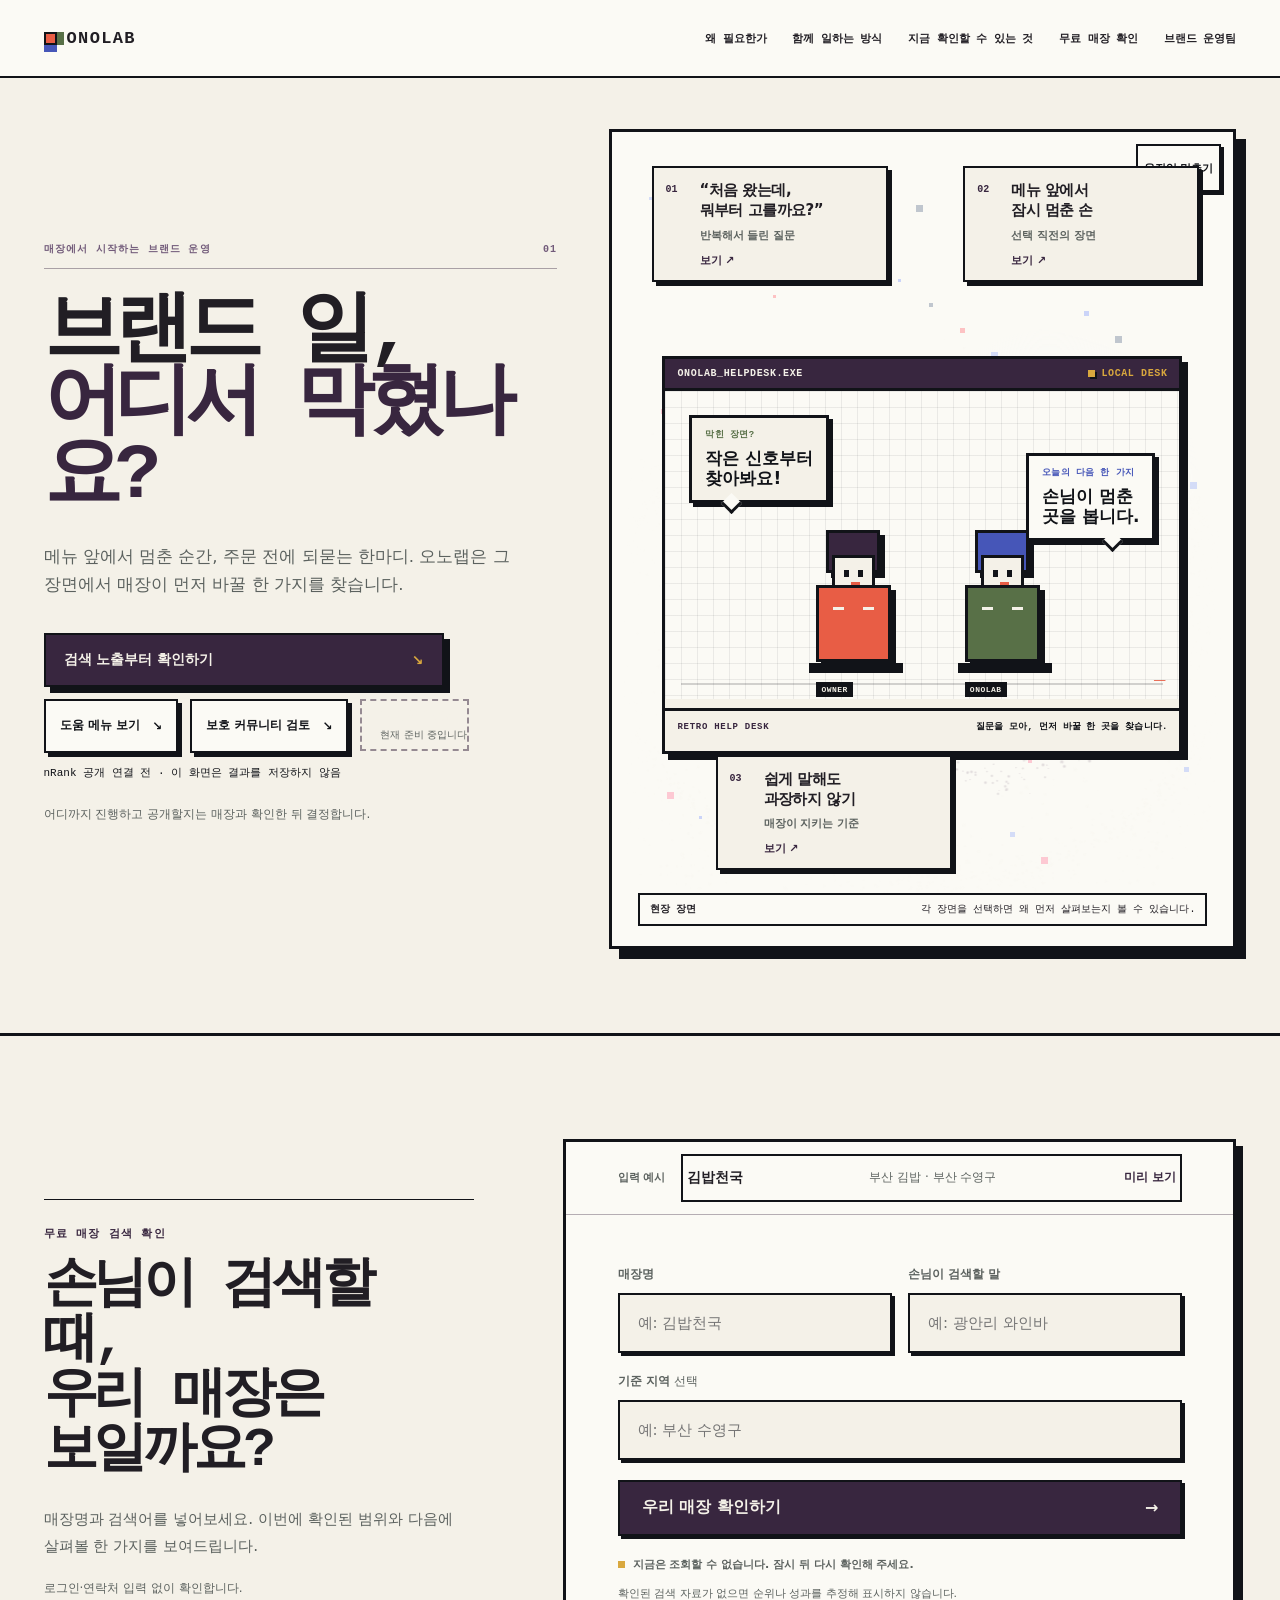
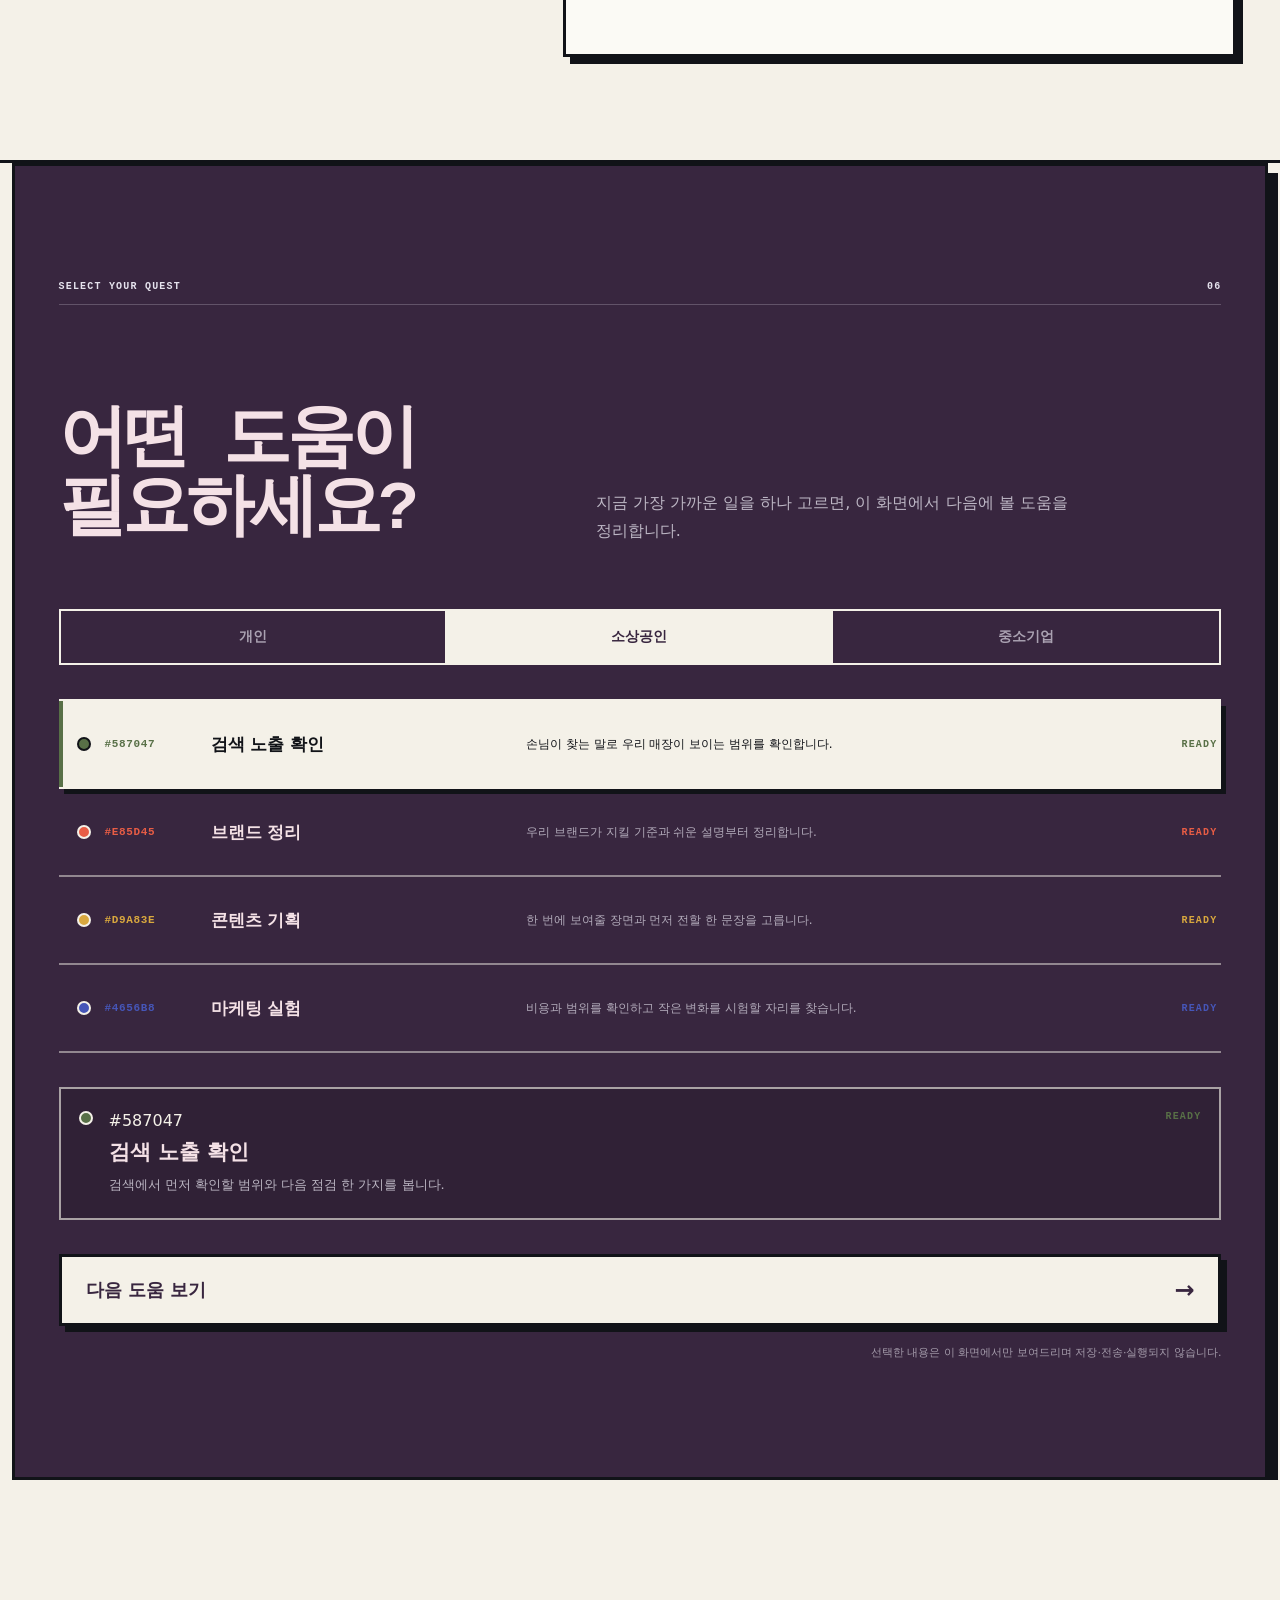
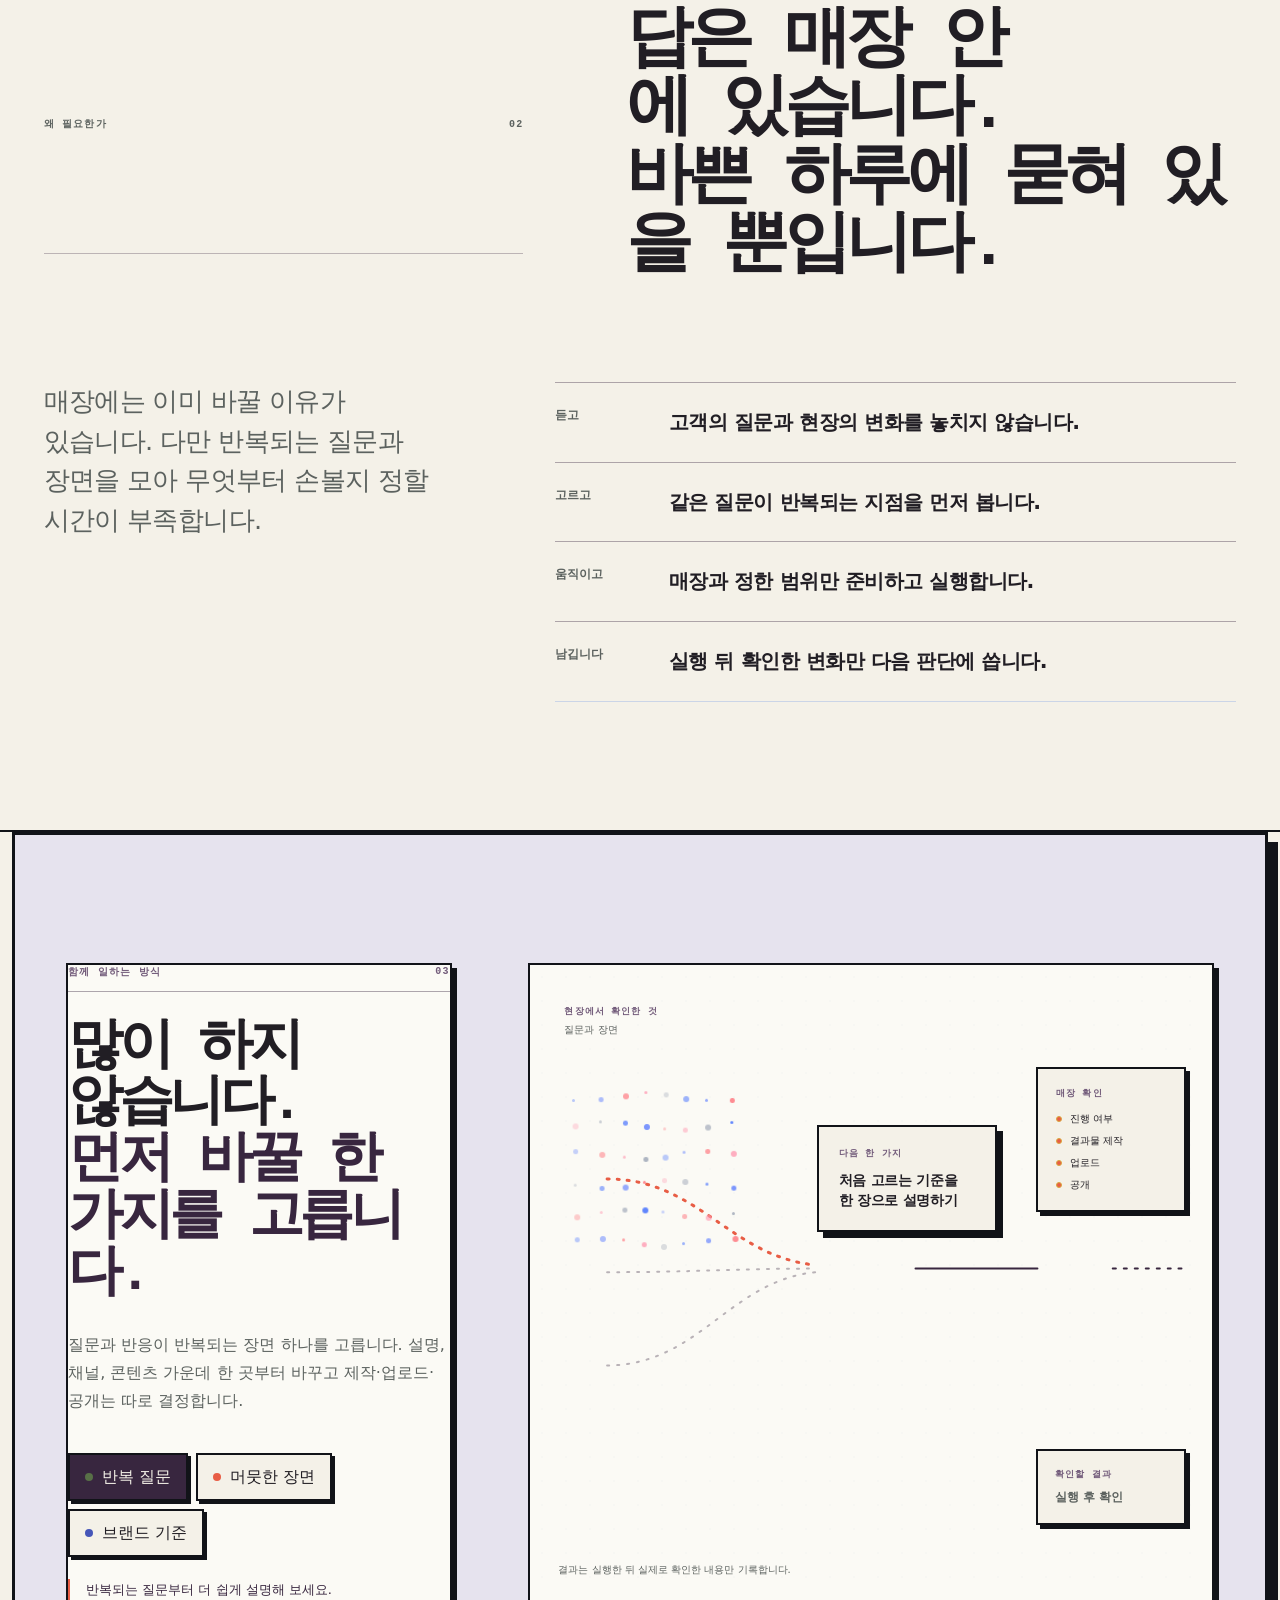
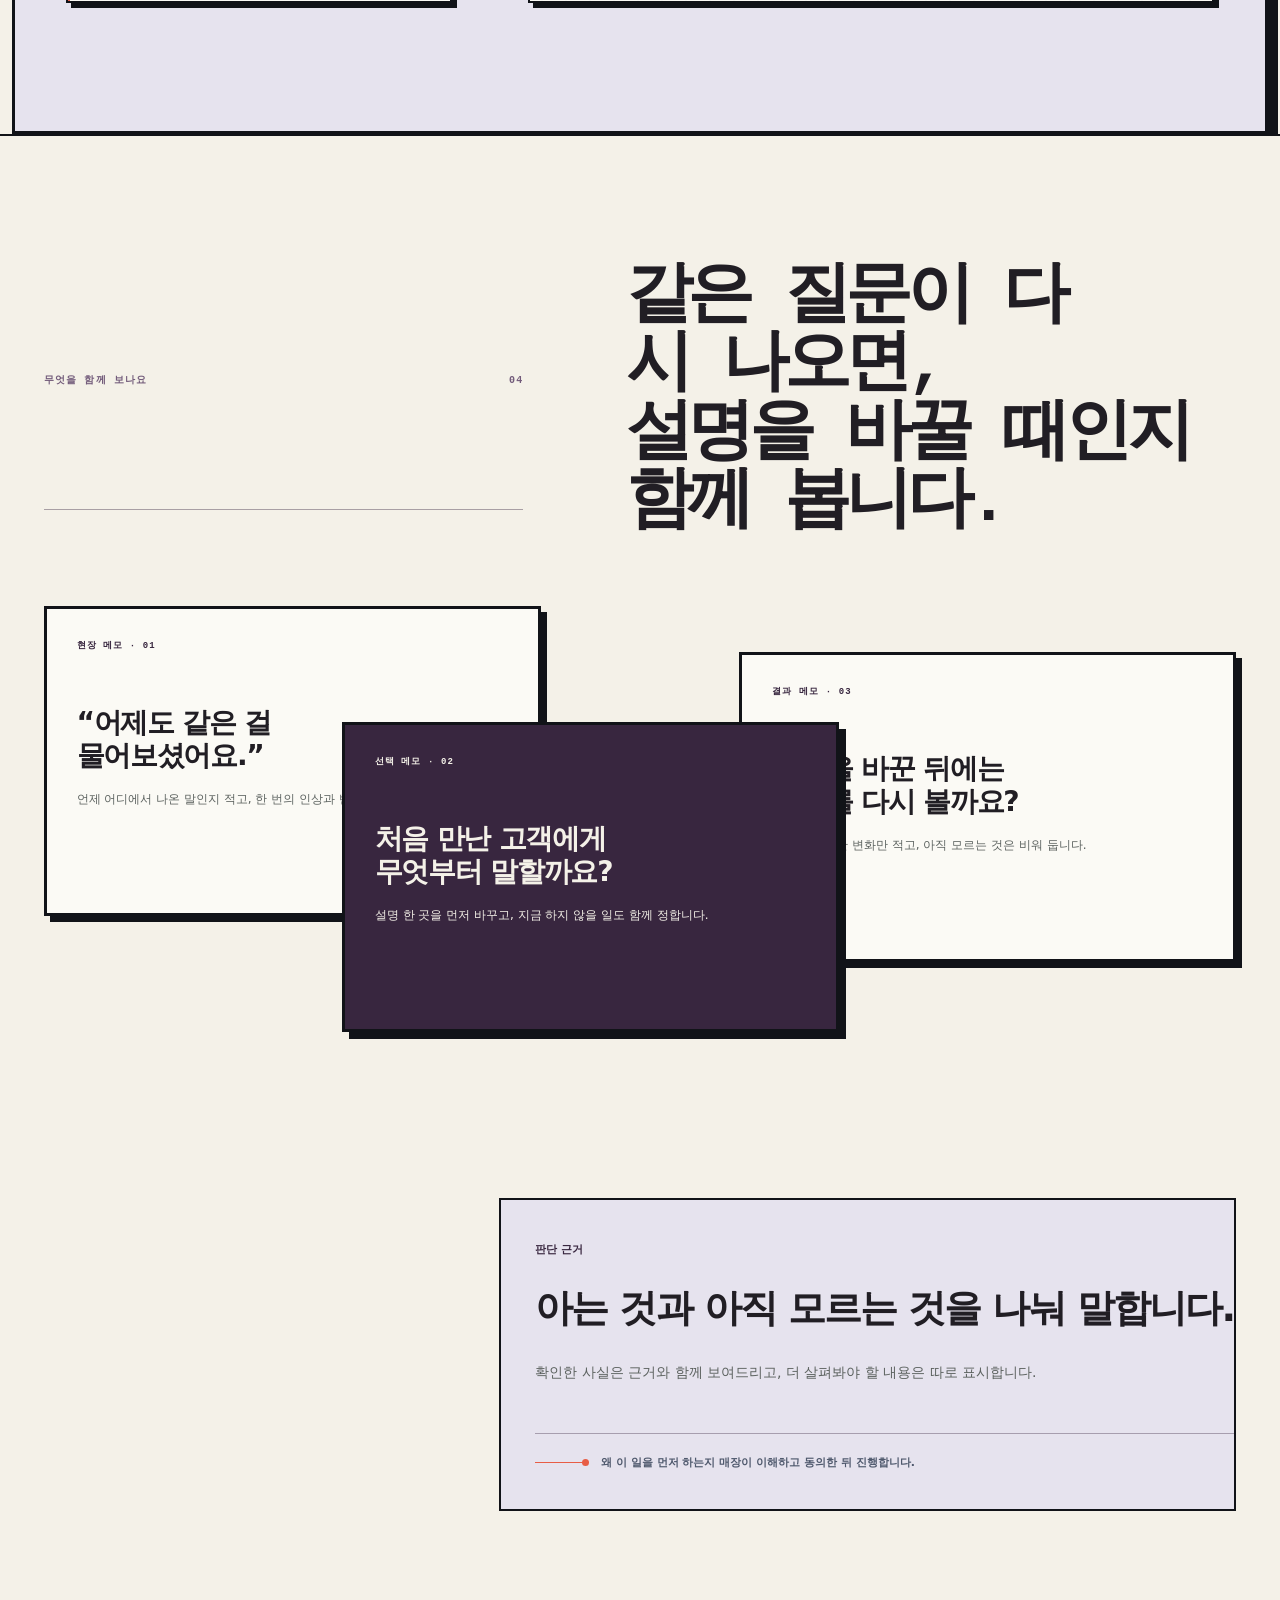
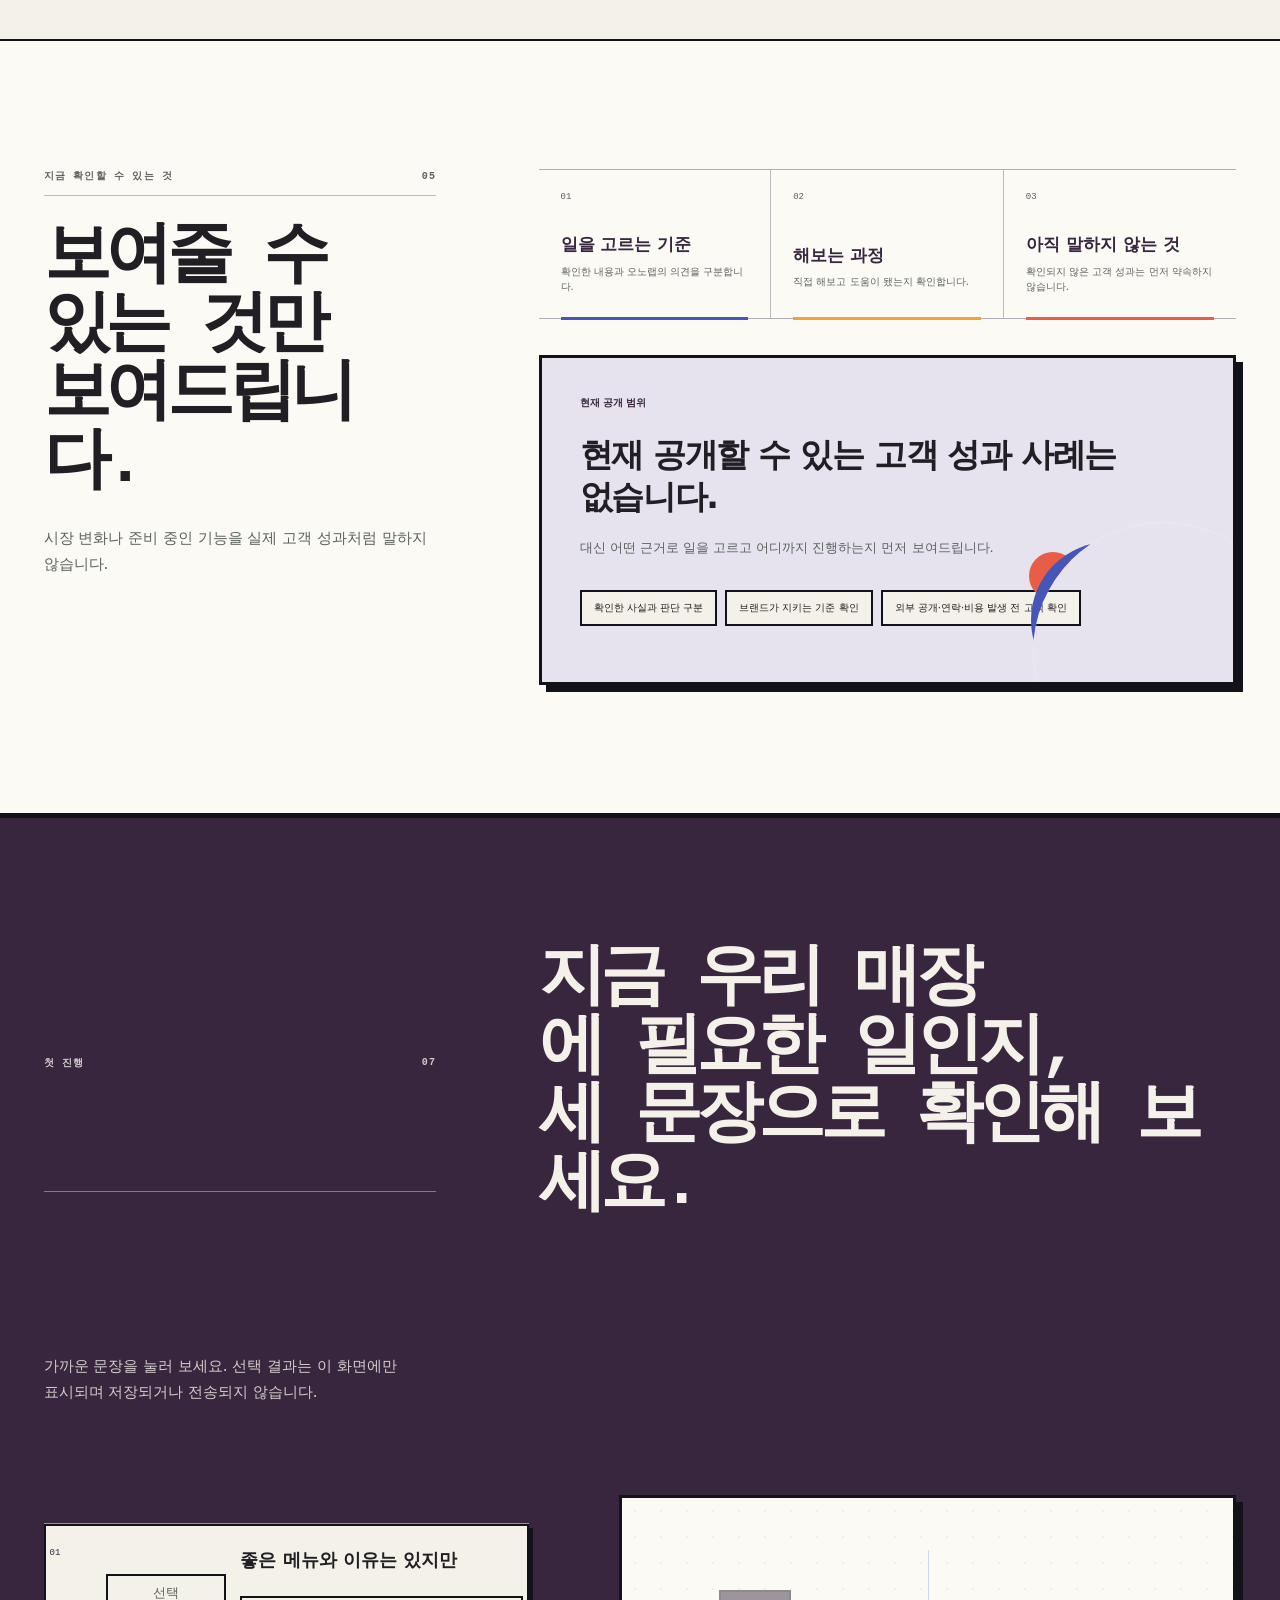
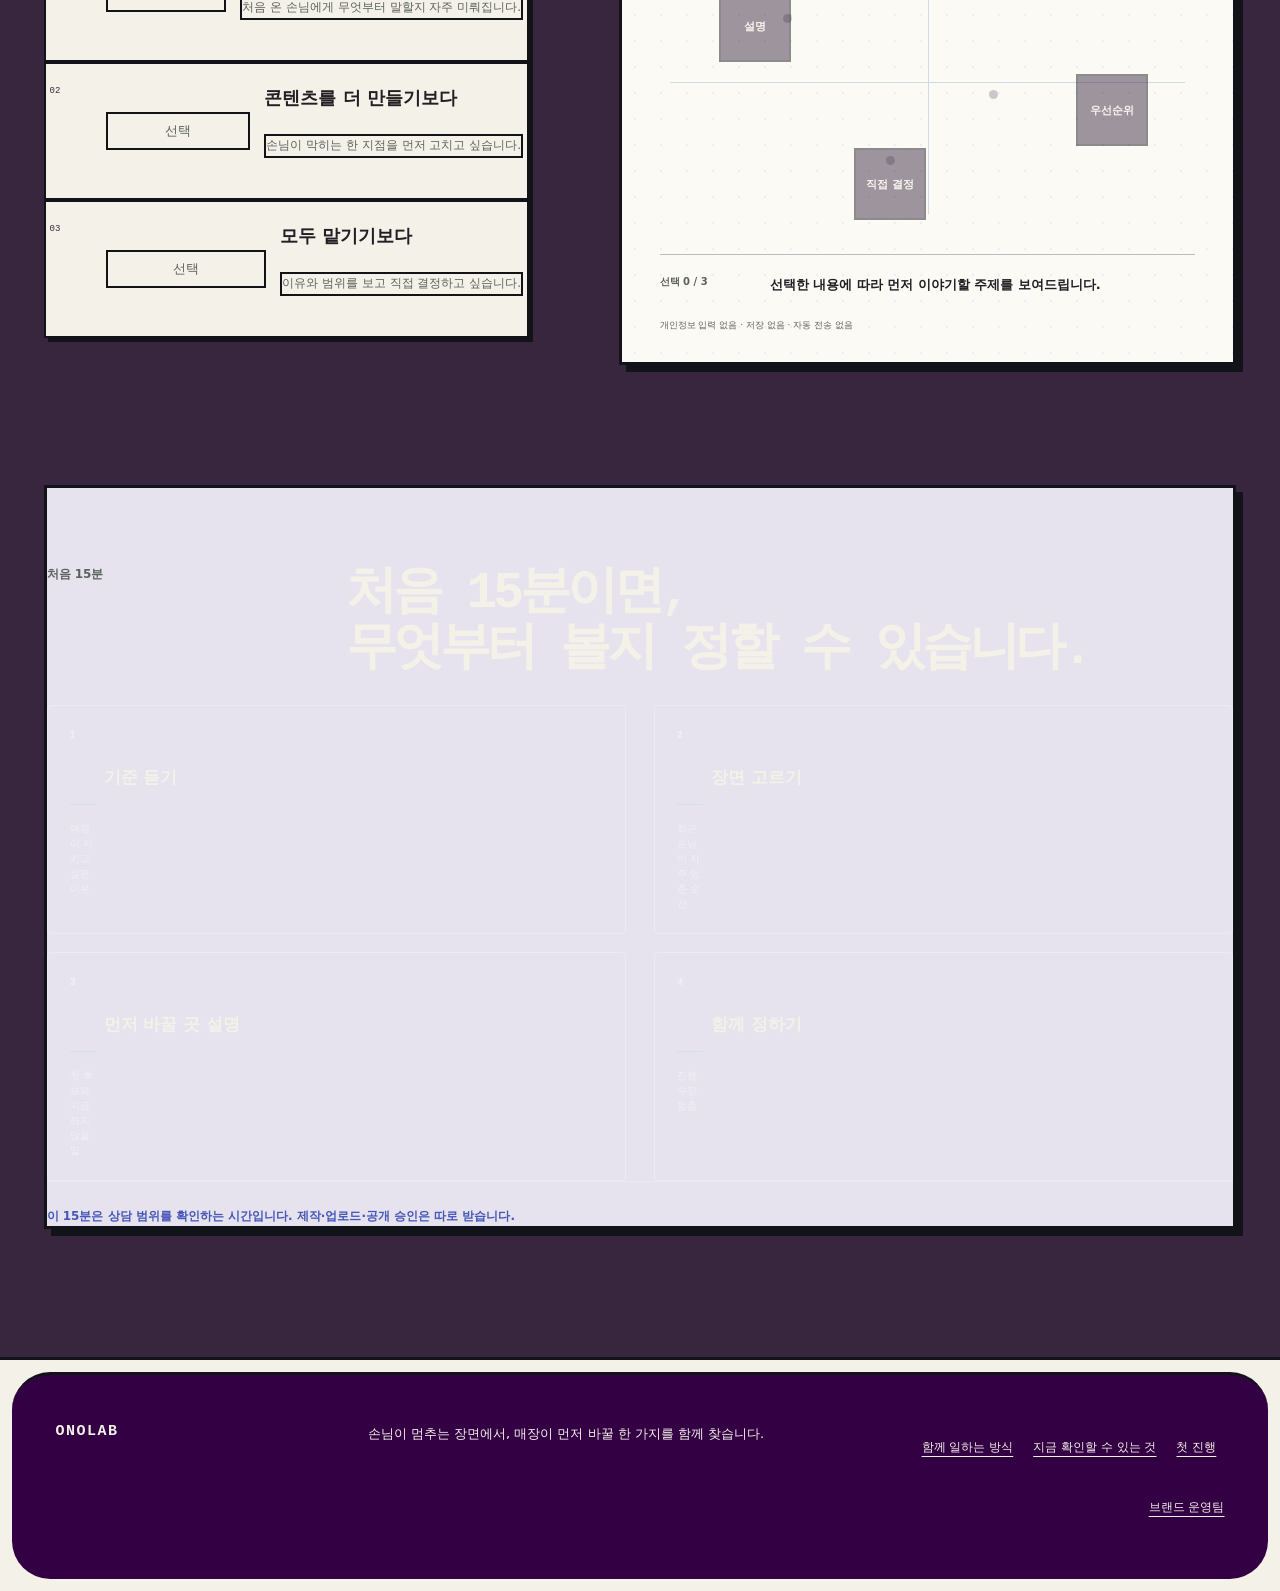
==== commit d0880fd5: "feat(homepage): apply approved retro design" ====
--- a/index.html
+++ b/index.html
@@ -3,8 +3,8 @@
   <head>
     <meta charset="utf-8" />
     <meta name="viewport" content="width=device-width, initial-scale=1" />
-    <meta name="color-scheme" content="dark" />
-    <meta name="theme-color" content="#080a0f" />
+    <meta name="color-scheme" content="light" />
+    <meta name="theme-color" content="#f4f1e8" />
     <meta
       name="description"
       content="손님이 같은 걸 다시 묻거나 메뉴 앞에서 잠시 멈춘다면, 오노랩은 그 장면에서 매장이 먼저 바꿀 한 가지를 함께 찾습니다."
--- a/styles.css
+++ b/styles.css
@@ -4195,3 +4195,1287 @@
   transform: none;
   transition: none;
 }
+
+/* ONOLAB Retro Helpdesk: one paper, ink, and hard-shadow system across the public home. */
+:root {
+  --retro-paper: #f4f1e8;
+  --retro-board: #fbfaf5;
+  --retro-ink: #211e24;
+  --retro-black: #111318;
+  --retro-acai: #38263f;
+  --retro-acai-deep: #330044;
+  --retro-lavender: #e6e3ee;
+  --retro-secondary: #725b7a;
+  --retro-muted: #5c625f;
+  --retro-search: #587047;
+  --retro-coral: #e85d45;
+  --retro-gold: #d9a83e;
+  --retro-record: #4656b8;
+  --retro-border: 3px solid var(--retro-black);
+  --retro-shadow: 7px 7px 0 var(--retro-black);
+
+  --page: var(--retro-paper);
+  --paper: var(--retro-board);
+  --ink: var(--retro-ink);
+  --muted: var(--retro-muted);
+  --line: rgba(56, 38, 63, .28);
+  --blue: var(--retro-record);
+  --cyan: var(--retro-search);
+  --coral: var(--retro-coral);
+  --amber: var(--retro-gold);
+  --violet: var(--retro-secondary);
+  --night: var(--retro-acai);
+  --night-line: rgba(244, 241, 232, .32);
+
+  --canon-black: var(--retro-acai);
+  --canon-panel: var(--retro-board);
+  --canon-panel-2: var(--retro-lavender);
+  --canon-white: var(--retro-paper);
+  --canon-cool: var(--retro-ink);
+  --canon-muted: var(--retro-muted);
+  --canon-quiet: var(--retro-muted);
+  --canon-blue: var(--retro-record);
+  --canon-blue-bright: var(--retro-secondary);
+  --canon-coral: var(--retro-coral);
+  --canon-pink: var(--retro-gold);
+  --canon-line-dark: rgba(244, 241, 232, .4);
+  --canon-line-light: rgba(56, 38, 63, .3);
+}
+
+html {
+  color-scheme: light;
+  background: var(--retro-paper);
+  scroll-behavior: smooth;
+}
+
+body {
+  color: var(--retro-ink);
+  background: var(--retro-paper);
+  font-family: "Apple SD Gothic Neo", Pretendard, system-ui, sans-serif;
+}
+
+::selection {
+  color: var(--retro-paper);
+  background: var(--retro-acai);
+}
+
+:where(a, button):focus-visible {
+  outline: 3px solid var(--retro-gold);
+  outline-offset: 4px;
+}
+
+.skip-link {
+  color: var(--retro-paper);
+  border: 2px solid var(--retro-black);
+  border-radius: 0;
+  background: var(--retro-acai);
+  box-shadow: 4px 4px 0 var(--retro-black);
+}
+
+.site-header {
+  width: min(100%, 1544px);
+  min-height: 78px;
+  color: var(--retro-ink);
+  border-bottom: 2px solid var(--retro-black);
+  background: var(--retro-board);
+  backdrop-filter: none;
+}
+
+.wordmark,
+.desktop-nav a,
+.menu-trigger {
+  color: var(--retro-ink);
+}
+
+.wordmark {
+  font-family: ui-monospace, "SFMono-Regular", Menlo, monospace;
+  font-size: 17px;
+  font-weight: 900;
+  letter-spacing: .08em;
+}
+
+.wordmark-dot {
+  width: 13px;
+  height: 13px;
+  border: 2px solid var(--retro-black);
+  border-radius: 0;
+  background: var(--retro-coral);
+  box-shadow: 7px 0 0 var(--retro-search), 0 7px 0 var(--retro-record);
+}
+
+.desktop-nav {
+  gap: clamp(12px, 2vw, 28px);
+}
+
+.desktop-nav a,
+.mobile-menu a {
+  color: var(--retro-ink);
+  font-family: ui-monospace, "SFMono-Regular", Menlo, monospace;
+  font-size: 11px;
+  font-weight: 800;
+}
+
+.desktop-nav a::after {
+  background: var(--retro-coral);
+}
+
+.menu-trigger {
+  border: 2px solid var(--retro-black);
+  border-radius: 0;
+  background: var(--retro-paper);
+  box-shadow: 3px 3px 0 var(--retro-black);
+}
+
+.mobile-menu {
+  color: var(--retro-ink);
+  border: 2px solid var(--retro-black);
+  border-radius: 0;
+  background: var(--retro-board);
+  box-shadow: 5px 5px 0 var(--retro-black);
+}
+
+.mobile-menu a {
+  border-color: var(--retro-ink);
+}
+
+main > .hero {
+  grid-template-columns: minmax(0, .9fr) minmax(0, 1.1fr);
+  gap: clamp(30px, 4vw, 64px);
+  width: min(100%, 1544px);
+  min-height: 0;
+  margin: 0 auto;
+  padding: clamp(32px, 4vw, 64px) var(--outer) 84px;
+  color: var(--retro-ink);
+  border-radius: 0;
+  background: var(--retro-paper);
+  overflow: visible;
+}
+
+.hero::before {
+  display: none;
+}
+
+.hero-copy {
+  align-self: center;
+  padding: 22px 0 34px;
+  background: transparent;
+}
+
+.section-mark,
+.section-mark-dark,
+.section-mark-fit {
+  color: var(--retro-secondary);
+  border-color: rgba(56, 38, 63, .4);
+  font-size: 10px;
+  font-weight: 850;
+}
+
+.hero h1 {
+  color: var(--retro-ink);
+  font-family: ui-monospace, "SFMono-Regular", Menlo, monospace;
+  font-size: clamp(56px, 6.1vw, 92px);
+  font-weight: 900;
+  letter-spacing: -.09em;
+  line-height: .92;
+}
+
+.hero h1 em {
+  color: var(--retro-acai);
+}
+
+.hero-lead {
+  max-width: 35em;
+  color: var(--retro-muted);
+  font-size: clamp(16px, 1.3vw, 19px);
+  line-height: 1.68;
+}
+
+.hero-actions {
+  align-items: flex-start;
+  gap: 12px;
+}
+
+.hero-actions .primary-action,
+.hero-actions .secondary-action {
+  min-height: 54px;
+  border: 2px solid var(--retro-black);
+  border-radius: 0;
+  color: var(--retro-ink);
+  background: var(--retro-board);
+  box-shadow: 4px 4px 0 var(--retro-black);
+  text-decoration: none;
+}
+
+.hero-actions .primary-action {
+  width: min(100%, 400px);
+  justify-content: space-between;
+  padding: 0 18px;
+  color: var(--retro-paper);
+  background: var(--retro-acai);
+  box-shadow: 6px 6px 0 var(--retro-black);
+}
+
+.hero-actions .primary-action span {
+  color: var(--retro-gold);
+}
+
+.hero-actions .secondary-action {
+  justify-content: space-between;
+  gap: 12px;
+  padding: 0 14px;
+  font-size: 12px;
+}
+
+.hero-actions .secondary-action::after {
+  display: none;
+}
+
+.hero-actions .secondary-action:hover,
+.hero-actions .secondary-action:focus-visible {
+  color: var(--retro-paper);
+  background: var(--retro-secondary);
+}
+
+.hero-actions .primary-action:hover,
+.hero-actions .primary-action:focus-visible {
+  color: var(--retro-paper);
+  background: var(--retro-search);
+}
+
+.workspace-access {
+  border: 2px dashed rgba(56, 38, 63, .5);
+  border-radius: 0;
+  color: var(--retro-ink);
+  background: transparent;
+}
+
+.workspace-access span,
+.hero-boundary,
+.nrank-status {
+  color: var(--retro-muted);
+}
+
+.hero-boundary {
+  max-width: 38em;
+  line-height: 1.7;
+}
+
+.signal-editorial,
+main .hero .signal-editorial {
+  min-height: 820px;
+  border: var(--retro-border);
+  border-radius: 0;
+  background: var(--retro-board);
+  box-shadow: 10px 10px 0 var(--retro-black);
+}
+
+.signal-editorial::before,
+.signal-editorial::after {
+  display: none;
+}
+
+.pointillist-window {
+  inset: 22px;
+  border-radius: 0;
+  opacity: .22;
+  filter: grayscale(.35) contrast(1.05);
+}
+
+.signal-dots i {
+  border-radius: 0;
+  background: var(--retro-secondary);
+}
+
+.signal-dots i:nth-child(3n) {
+  background: var(--retro-coral);
+}
+
+.signal-dots i:nth-child(7n) {
+  background: var(--retro-record);
+}
+
+.field-signal,
+main .hero .signal-editorial .field-signal {
+  width: min(252px, 38%);
+  min-height: 0;
+  padding: 12px;
+  border: 2px solid var(--retro-black);
+  border-radius: 0;
+  color: var(--retro-ink);
+  background: var(--retro-paper);
+  box-shadow: 4px 4px 0 var(--retro-black);
+}
+
+.field-signal::before {
+  display: none;
+}
+
+.field-signal strong {
+  color: var(--retro-ink);
+  font-size: clamp(15px, 1.1vw, 18px);
+  font-weight: 850;
+}
+
+.field-signal small {
+  color: var(--retro-muted);
+  font-weight: 700;
+}
+
+.field-signal b,
+.signal-index {
+  color: var(--retro-acai);
+}
+
+.field-signal[aria-expanded="true"] {
+  background: var(--retro-lavender);
+  box-shadow: 6px 6px 0 var(--retro-black);
+}
+
+.field-caption {
+  padding: 7px 10px;
+  color: var(--retro-ink);
+  border: 2px solid var(--retro-black);
+  background: var(--retro-board);
+  font-family: ui-monospace, "SFMono-Regular", Menlo, monospace;
+  font-size: 10px;
+}
+
+.evidence-reveal {
+  border: var(--retro-border);
+  border-radius: 0;
+  color: var(--retro-ink);
+  background: var(--retro-board);
+  box-shadow: 8px 8px 0 var(--retro-black);
+}
+
+.evidence-image {
+  border: 2px solid var(--retro-black);
+  border-radius: 0;
+  background-color: var(--retro-lavender);
+  filter: contrast(1.04);
+}
+
+.evidence-reveal figcaption p {
+  color: var(--retro-muted);
+}
+
+.evidence-reveal figcaption span,
+.evidence-reveal figcaption em {
+  color: var(--retro-acai);
+}
+
+.evidence-close {
+  color: var(--retro-ink);
+  border: 2px solid var(--retro-black);
+  border-radius: 0;
+  background: var(--retro-paper);
+}
+
+main > .entry-diagnosis {
+  --entry-ink: var(--retro-ink);
+  --entry-paper: var(--retro-paper);
+  --entry-white: var(--retro-board);
+  --entry-blue: var(--retro-acai);
+  --entry-coral: var(--retro-coral);
+  --entry-muted: var(--retro-muted);
+  --entry-line: rgba(56, 38, 63, .4);
+  width: min(100%, 1520px);
+  margin: 0 auto;
+  padding: clamp(64px, 8vw, 116px) var(--outer);
+  border-top: 3px solid var(--retro-black);
+  border-bottom: 3px solid var(--retro-black);
+  border-radius: 0;
+  color: var(--retro-ink);
+  background: var(--retro-paper);
+  overflow: visible;
+}
+
+main .entry-diagnosis-intro {
+  border-color: var(--retro-black);
+}
+
+main .entry-diagnosis-intro h2,
+main .entry-result h3,
+main .entry-room-dialog h3 {
+  color: var(--retro-ink);
+  font-family: ui-monospace, "SFMono-Regular", Menlo, monospace;
+  font-weight: 900;
+  letter-spacing: -.075em;
+}
+
+main .entry-eyebrow,
+main .entry-example-trigger b,
+main .entry-example-preview header div span,
+main .entry-result-card span {
+  color: var(--retro-acai);
+}
+
+main .entry-diagnosis-intro > p:not(.entry-eyebrow),
+main .entry-diagnosis-intro > small,
+main .entry-form-note,
+main .entry-service-status,
+main .entry-form-error,
+main .entry-result-card p,
+main .entry-result-boundary {
+  color: var(--retro-muted);
+}
+
+main .entry-diagnosis-workspace,
+main .entry-example-preview,
+main .entry-room-dialog {
+  border: var(--retro-border);
+  border-radius: 0;
+  color: var(--retro-ink);
+  background: var(--retro-board);
+  box-shadow: 7px 7px 0 var(--retro-black);
+}
+
+main .entry-example,
+main .entry-result-header,
+main .entry-result-card,
+main .entry-example-preview dl,
+main .entry-example-preview dl div,
+main .entry-result-boundary {
+  border-color: rgba(56, 38, 63, .36);
+}
+
+main .entry-example > span,
+main .entry-example-trigger small,
+main .entry-example-preview dt,
+main .entry-example-preview > p,
+main .entry-field label,
+main .entry-field label span,
+main .entry-result-boundary,
+main .entry-room-dialog > p:not(.entry-eyebrow) {
+  color: var(--retro-muted);
+}
+
+main .entry-example-trigger,
+main .entry-field input,
+main .entry-preview-close,
+main .entry-example-apply,
+main .entry-primary,
+main .entry-secondary,
+main .entry-reset,
+main .entry-dialog-close {
+  border: 2px solid var(--retro-black);
+  border-radius: 0;
+  box-shadow: 3px 3px 0 var(--retro-black);
+}
+
+main .entry-example-trigger {
+  box-shadow: none;
+}
+
+main .entry-field input {
+  color: var(--retro-ink);
+  border-color: var(--retro-black);
+  background: var(--retro-paper);
+}
+
+main .entry-field input:focus {
+  border-color: var(--retro-acai);
+  background: var(--retro-board);
+  box-shadow: 4px 4px 0 var(--retro-acai);
+}
+
+main .entry-primary,
+main .entry-example-apply {
+  color: var(--retro-paper);
+  background: var(--retro-acai);
+}
+
+main .entry-primary:hover,
+main .entry-example-apply:hover {
+  color: var(--retro-paper);
+  background: var(--retro-search);
+}
+
+main .entry-primary:focus-visible {
+  background: var(--retro-acai);
+}
+
+main .entry-preview-close,
+main .entry-secondary,
+main .entry-dialog-close {
+  color: var(--retro-ink);
+  background: var(--retro-lavender);
+}
+
+main .entry-example-preview > p,
+main .entry-result-card h4,
+main .entry-result h3 em {
+  color: var(--retro-ink);
+}
+
+main .entry-service-status::before {
+  border-radius: 0;
+  background: var(--retro-search);
+}
+
+main .entry-service-status[data-state="hold"]::before {
+  background: var(--retro-gold);
+}
+
+main .entry-room-dialog::backdrop {
+  background: rgba(56, 38, 63, .68);
+}
+
+main .entry-room-dialog ol {
+  border: 2px solid var(--retro-black);
+  border-radius: 0;
+  background: var(--retro-lavender);
+}
+
+.quest-section {
+  border: var(--retro-border);
+  border-radius: 0;
+  box-shadow: 10px 10px 0 var(--retro-black);
+}
+
+.quest-heading h2 {
+  font-family: ui-monospace, "SFMono-Regular", Menlo, monospace;
+  font-weight: 900;
+  letter-spacing: -.08em;
+}
+
+.quest-options > button,
+.quest-result,
+.quest-next,
+.quest-audience {
+  border-radius: 0;
+}
+
+.quest-options > button:hover:not([aria-selected="true"]) {
+  background: rgba(244, 241, 232, .1);
+}
+
+.quest-color-chip,
+.quest-result-mark {
+  border: 2px solid var(--retro-paper);
+  border-radius: 0;
+}
+
+.quest-next:hover,
+.quest-next:focus-visible {
+  color: var(--retro-paper);
+  background: var(--retro-search);
+}
+
+.editorial-section {
+  padding-top: clamp(82px, 10vw, 138px);
+  padding-bottom: clamp(82px, 10vw, 138px);
+}
+
+.editorial-section h2,
+.method h2,
+.fit h2,
+.fit h3,
+.first-flow h3 {
+  font-family: ui-monospace, "SFMono-Regular", Menlo, monospace;
+  font-weight: 900;
+  letter-spacing: -.08em;
+}
+
+.problem {
+  color: var(--retro-ink);
+  border-bottom: 2px solid var(--retro-black);
+  background: var(--retro-paper);
+}
+
+.problem .section-mark,
+.proof .section-mark,
+.problem-lead,
+.problem-rhythm li span {
+  color: var(--retro-muted);
+}
+
+.problem h2,
+.problem strong {
+  color: var(--retro-ink);
+}
+
+.problem-rhythm ol,
+.problem-rhythm li {
+  border-color: rgba(56, 38, 63, .38);
+}
+
+.problem-rhythm li::before {
+  color: var(--retro-coral);
+}
+
+main > .method {
+  border: var(--retro-border);
+  border-radius: 0;
+  color: var(--retro-ink);
+  background: var(--retro-lavender);
+  box-shadow: 10px 10px 0 var(--retro-black);
+}
+
+main .method-copy,
+main .method-atlas {
+  color: var(--retro-ink);
+  border: 2px solid var(--retro-black);
+  border-radius: 0;
+  background: var(--retro-board);
+  box-shadow: 5px 5px 0 var(--retro-black);
+}
+
+.method h2,
+.method h2 em {
+  color: var(--retro-ink);
+}
+
+.method h2 em,
+.method-live {
+  color: var(--retro-acai);
+}
+
+.method .method-copy > p:not(.section-mark):not(.method-live),
+.atlas-caption,
+.atlas-label small,
+.atlas-result strong {
+  color: var(--retro-muted);
+}
+
+.atlas-label span,
+.atlas-action > span,
+.atlas-approval > span,
+.atlas-result > span {
+  color: var(--retro-secondary);
+}
+
+.atlas-approval li {
+  color: var(--retro-ink);
+}
+
+.method-choices button {
+  color: var(--retro-ink);
+  border: 2px solid var(--retro-black);
+  border-radius: 0;
+  background: var(--retro-paper);
+  box-shadow: 3px 3px 0 var(--retro-black);
+}
+
+.method-choices button[aria-pressed="true"] {
+  color: var(--retro-paper);
+  border-color: var(--retro-black);
+  background: var(--retro-acai);
+}
+
+.choice-blue { background: var(--retro-search); }
+.choice-coral { background: var(--retro-coral); }
+.choice-violet { background: var(--retro-record); }
+
+.method-lines path {
+  stroke: rgba(56, 38, 63, .34);
+}
+
+.method-lines .line-action,
+.method-lines .line-approval {
+  stroke: var(--retro-acai);
+}
+
+.atlas-action,
+.atlas-approval,
+.atlas-result {
+  color: var(--retro-ink);
+  border: 2px solid var(--retro-black);
+  border-radius: 0;
+  background: var(--retro-paper);
+  box-shadow: 4px 4px 0 var(--retro-black);
+}
+
+.atlas-action {
+  border-color: var(--retro-black);
+  box-shadow: 6px 6px 0 var(--retro-black);
+}
+
+.atlas-approval li::before {
+  background: var(--retro-coral);
+}
+
+.partnership {
+  color: var(--retro-ink);
+  border-top: 2px solid var(--retro-black);
+  border-bottom: 2px solid var(--retro-black);
+  background: var(--retro-paper);
+}
+
+.partnership h2,
+.operating-detail h3 {
+  color: var(--retro-ink);
+}
+
+.operating-card {
+  color: var(--retro-ink);
+  border: 3px solid var(--retro-black);
+  border-radius: 0;
+  background: var(--retro-board);
+  box-shadow: 6px 6px 0 var(--retro-black);
+}
+
+.operating-card .card-meta,
+.operating-card small,
+.operating-detail p {
+  color: var(--retro-muted);
+}
+
+.operating-card .card-meta,
+.operating-detail > span {
+  color: var(--retro-acai);
+}
+
+.partnership[data-operating-active="observe"] .operating-card-observe,
+.partnership[data-operating-active="decide"] .operating-card-decide,
+.partnership[data-operating-active="learn"] .operating-card-learn {
+  color: var(--retro-paper);
+  border-color: var(--retro-black);
+  background: var(--retro-acai);
+  box-shadow: 8px 8px 0 var(--retro-black);
+}
+
+.partnership[data-operating-active] .operating-card[aria-expanded="true"] .card-meta,
+.partnership[data-operating-active] .operating-card[aria-expanded="true"] small,
+.partnership[data-operating-active] .operating-card[aria-expanded="true"] b {
+  color: var(--retro-paper);
+}
+
+.operating-detail {
+  color: var(--retro-ink);
+  border: 2px solid var(--retro-black);
+  border-radius: 0;
+  background: var(--retro-lavender);
+}
+
+.operating-detail div {
+  border-color: rgba(56, 38, 63, .36);
+}
+
+.operating-detail i {
+  background: var(--retro-coral);
+}
+
+.operating-deck-static .operating-card-decide {
+  color: var(--retro-paper);
+  border-color: var(--retro-black);
+  background: var(--retro-acai);
+  box-shadow: 7px 7px 0 var(--retro-black);
+}
+
+.operating-deck-static .operating-card-decide .card-meta,
+.operating-deck-static .operating-card-decide small,
+.operating-deck-static .operating-card-decide b {
+  color: var(--retro-paper);
+}
+
+.proof {
+  color: var(--retro-ink);
+  border-bottom: 2px solid var(--retro-black);
+  background: var(--retro-board);
+}
+
+.proof h2,
+.proof h3 {
+  color: var(--retro-ink);
+}
+
+.proof-heading > p:last-child,
+.evidence-boundary > p,
+.evidence-boundary li {
+  color: var(--retro-muted);
+}
+
+main .proof .evidence-boundary > p:nth-of-type(2) {
+  color: var(--retro-muted);
+}
+
+.evidence-rail-shell,
+.evidence-rail,
+.evidence-rail button {
+  border-color: rgba(56, 38, 63, .36);
+}
+
+.evidence-rail button {
+  color: var(--retro-ink);
+  border-radius: 0;
+  background: transparent;
+}
+
+.evidence-rail button small {
+  color: var(--retro-muted);
+}
+
+.evidence-rail button[aria-pressed="true"] {
+  color: var(--retro-paper);
+  background: var(--retro-acai);
+}
+
+.evidence-rail button[aria-pressed="true"] small {
+  color: var(--retro-paper);
+}
+
+.evidence-marker {
+  background: var(--retro-coral);
+}
+
+.evidence-boundary {
+  color: var(--retro-ink);
+  border: var(--retro-border);
+  border-radius: 0;
+  background: var(--retro-lavender);
+  box-shadow: 7px 7px 0 var(--retro-black);
+}
+
+.evidence-boundary h3 {
+  color: var(--retro-ink);
+}
+
+.evidence-boundary > p:first-child {
+  color: var(--retro-acai);
+}
+
+.evidence-boundary li {
+  color: var(--retro-ink);
+  border: 2px solid var(--retro-black);
+  border-radius: 0;
+  background: var(--retro-paper);
+}
+
+.note {
+  color: var(--retro-ink);
+  background: var(--retro-paper);
+}
+
+.note h2,
+.note-field-detail h3 {
+  color: var(--retro-ink);
+}
+
+.note-heading > p:last-child,
+.note-field-detail p,
+.note-field small,
+.note-field span {
+  color: var(--retro-muted);
+}
+
+.note-field,
+.note-constellation,
+.note-field-detail {
+  color: var(--retro-ink);
+  border: 2px solid var(--retro-black);
+  border-radius: 0;
+  background: var(--retro-board);
+  box-shadow: 5px 5px 0 var(--retro-black);
+}
+
+.note-field[aria-pressed="true"] {
+  color: var(--retro-paper);
+  border-color: var(--retro-black);
+  background: var(--retro-acai);
+  box-shadow: 6px 6px 0 var(--retro-black);
+}
+
+.note-field[aria-pressed="true"] small,
+.note-field[aria-pressed="true"] span {
+  color: var(--retro-paper);
+}
+
+main > .fit {
+  width: min(100%, 1544px);
+  border-top: 3px solid var(--retro-black);
+  border-bottom: 3px solid var(--retro-black);
+  border-radius: 0;
+  color: var(--retro-paper);
+  background: var(--retro-acai);
+}
+
+.fit .section-mark,
+.fit .fit-copy > p:last-child {
+  color: rgba(244, 241, 232, .82);
+  border-color: rgba(244, 241, 232, .42);
+}
+
+.fit h2,
+.fit h3,
+.fit h4 {
+  color: var(--retro-paper);
+}
+
+.fit-selector {
+  border-color: rgba(244, 241, 232, .52);
+}
+
+.fit-selector button {
+  color: var(--retro-ink);
+  border: 2px solid var(--retro-black);
+  border-radius: 0;
+  background: var(--retro-paper);
+  box-shadow: 4px 4px 0 var(--retro-black);
+}
+
+.fit-selector button p,
+.fit-selector button small {
+  color: var(--retro-muted);
+  border: 2px solid var(--retro-black);
+  border-radius: 0;
+  background: var(--retro-paper);
+}
+
+.fit-selector button strong {
+  color: var(--retro-ink);
+}
+
+.fit-selector button > span {
+  color: var(--retro-acai);
+}
+
+.fit-selector button[aria-pressed="true"] {
+  color: var(--retro-ink);
+  border-color: var(--retro-black);
+  background: var(--retro-gold);
+  box-shadow: 6px 6px 0 var(--retro-black);
+}
+
+.fit-selector button[aria-pressed="true"] p,
+.fit-selector button[aria-pressed="true"] small {
+  color: var(--retro-ink);
+}
+
+.fit-selector button[aria-pressed="true"] small {
+  border-color: var(--retro-black);
+  background: var(--retro-paper);
+}
+
+.fit-selector button[aria-pressed="true"] strong,
+.fit-selector button[aria-pressed="true"] > span {
+  color: var(--retro-ink);
+}
+
+.fit-map {
+  color: var(--retro-ink);
+  border: var(--retro-border);
+  border-radius: 0;
+  background: var(--retro-board);
+  box-shadow: 7px 7px 0 var(--retro-black);
+}
+
+.fit-map-axis i {
+  background: rgba(56, 38, 63, .24);
+}
+
+.fit-map-nodes span {
+  color: var(--retro-paper);
+  border: 2px solid var(--retro-black);
+  border-radius: 0;
+  background: var(--retro-acai);
+}
+
+.fit-map[data-count="1"] .fit-map-nodes span[aria-current="true"],
+.fit-map[data-count="2"] .fit-map-nodes span[aria-current="true"],
+.fit-map[data-count="3"] .fit-map-nodes span[aria-current="true"] {
+  background: var(--retro-search);
+}
+
+.fit-map > p,
+.fit-map > small {
+  border-color: rgba(56, 38, 63, .3);
+}
+
+.fit-map > small,
+.fit-map > p span {
+  color: var(--retro-muted);
+}
+
+.first-flow {
+  color: var(--retro-ink);
+  border: var(--retro-border);
+  border-radius: 0;
+  background: var(--retro-lavender);
+  box-shadow: 7px 7px 0 var(--retro-black);
+}
+
+.first-flow-heading,
+.first-flow-detail,
+.first-flow-detail > small,
+.first-flow-steps li {
+  border-color: rgba(56, 38, 63, .34);
+}
+
+.first-flow-heading > p,
+.first-flow-detail > span,
+.first-flow-detail > p,
+.first-flow-detail > small,
+.first-flow-steps li small {
+  color: var(--retro-muted);
+}
+
+.first-flow-steps li > span,
+.first-flow-steps li strong {
+  color: var(--retro-ink);
+}
+
+.first-flow-note {
+  color: var(--retro-ink);
+}
+
+.site-footer {
+  color: var(--retro-paper);
+  border-top: 3px solid var(--retro-black);
+  border-color: var(--retro-black);
+  background: var(--retro-acai-deep);
+}
+
+.site-footer > p:not(.footer-name),
+.site-footer nav a {
+  color: var(--retro-paper);
+}
+
+.footer-name {
+  font-family: ui-monospace, "SFMono-Regular", Menlo, monospace;
+  letter-spacing: .1em;
+}
+
+.site-footer nav a {
+  border-color: rgba(244, 241, 232, .5);
+  border-radius: 0;
+}
+
+main > .depth-section {
+  border-radius: 0;
+}
+
+@media (hover: hover) and (pointer: fine) {
+  .field-signal:hover,
+  .field-signal:focus-visible {
+    background: var(--retro-lavender);
+  }
+
+  .method-choices button:hover:not([aria-pressed="true"]),
+  .evidence-close:hover {
+    color: var(--retro-paper);
+    border-color: var(--retro-black);
+    background: var(--retro-secondary);
+  }
+
+  .operating-card:hover:not([aria-expanded="true"]) {
+    background: var(--retro-lavender);
+  }
+
+  .fit-selector button:hover:not([aria-pressed="true"]) {
+    color: var(--retro-paper);
+    background: var(--retro-secondary);
+  }
+
+  .fit-selector button:hover:not([aria-pressed="true"]) strong,
+  .fit-selector button:hover:not([aria-pressed="true"]) > span {
+    color: var(--retro-paper);
+  }
+}
+
+@media (max-width: 900px) {
+  main > .hero {
+    grid-template-columns: 1fr;
+    min-height: 0;
+    padding-bottom: 72px;
+  }
+
+  main .hero .signal-editorial {
+    min-height: 820px;
+  }
+
+  main > .entry-diagnosis {
+    grid-template-columns: 1fr;
+    gap: 36px;
+  }
+
+  .site-header {
+    background: var(--retro-board);
+  }
+}
+
+@media (max-width: 760px) {
+  main .hero .signal-editorial {
+    min-height: 1080px;
+  }
+
+  main .hero .signal-editorial .field-signal-question,
+  main .hero .signal-editorial .field-signal-pause {
+    top: 20px;
+    width: calc(50% - 18px);
+    min-height: 114px;
+  }
+
+  main .hero .signal-editorial .field-signal-question {
+    left: 12px;
+  }
+
+  main .hero .signal-editorial .field-signal-pause {
+    right: 12px;
+  }
+
+  main .hero .signal-editorial .retro-helpdesk {
+    top: 335px;
+  }
+
+  main .hero .signal-editorial .field-signal-standard {
+    bottom: 236px;
+    left: 12px;
+    width: calc(100% - 24px);
+  }
+
+  main .hero .signal-editorial .field-caption {
+    right: 12px;
+    bottom: 14px;
+    left: 12px;
+    width: auto;
+    text-align: center;
+  }
+
+  main .hero .signal-editorial .pointillist-window {
+    inset: 10px;
+  }
+}
+
+@media (max-width: 560px) {
+  .site-header {
+    min-height: 68px;
+  }
+
+  main > .hero {
+    width: 100%;
+    gap: 22px;
+    padding: 28px 18px 56px;
+  }
+
+  .hero-copy {
+    padding: 8px 0 20px;
+  }
+
+  .section-mark {
+    margin-bottom: 22px;
+  }
+
+  .hero h1 {
+    font-size: clamp(48px, 14vw, 64px);
+  }
+
+  .hero-lead {
+    margin-top: 22px;
+  }
+
+  .hero-actions {
+    display: grid;
+    grid-template-columns: 1fr;
+    align-items: stretch;
+    margin-top: 26px;
+  }
+
+  .hero-actions .primary-action,
+  .hero-actions .secondary-action {
+    width: 100%;
+    min-height: 54px;
+    justify-content: space-between;
+  }
+
+  .workspace-access {
+    width: 100%;
+  }
+
+  main .hero .signal-editorial {
+    min-height: 860px;
+  }
+
+  main .hero .signal-editorial .field-signal-standard {
+    bottom: 78px;
+  }
+
+  main > .entry-diagnosis {
+    width: 100%;
+    padding: 64px 18px;
+  }
+
+  main .entry-diagnosis-workspace {
+    box-shadow: 5px 5px 0 var(--retro-black);
+  }
+
+  main .entry-form,
+  main .entry-result {
+    padding: 22px 16px;
+  }
+
+  main .entry-field input {
+    min-height: 54px;
+    padding: 0 12px;
+  }
+
+  .quest-section {
+    width: calc(100% - 26px);
+    padding: 58px 16px;
+    box-shadow: 6px 6px 0 var(--retro-black);
+  }
+
+  .quest-options > button {
+    border-bottom-width: 2px;
+  }
+
+  .quest-options > button[aria-selected="true"] {
+    box-shadow: inset 6px 0 0 var(--quest-color), 3px 3px 0 var(--retro-black);
+  }
+
+  .editorial-section {
+    padding: 76px 18px;
+  }
+
+  main > .method {
+    width: calc(100% - 26px);
+    padding: 28px 18px;
+    box-shadow: 6px 6px 0 var(--retro-black);
+  }
+
+  main .method-copy,
+  main .method-atlas {
+    box-shadow: 4px 4px 0 var(--retro-black);
+  }
+
+  .operating-card {
+    box-shadow: 4px 4px 0 var(--retro-black);
+  }
+
+  .evidence-boundary,
+  .fit-map,
+  .first-flow {
+    box-shadow: 5px 5px 0 var(--retro-black);
+  }
+
+  main > .fit {
+    width: 100%;
+    padding: 72px 18px;
+  }
+
+  .fit-selector button {
+    box-shadow: 3px 3px 0 var(--retro-black);
+  }
+
+  .site-footer {
+    padding: 48px 18px;
+  }
+}
+
+@media (prefers-reduced-motion: reduce) {
+  html {
+    scroll-behavior: auto;
+  }
+
+  .galaxy-hero-canvas {
+    opacity: .2 !important;
+  }
+}
+
+html[data-motion="reduce"] {
+  scroll-behavior: auto;
+}
+
+html[data-motion="reduce"] .galaxy-hero-canvas {
+  opacity: .2 !important;
+}
--- a/galaxy-hero.css
+++ b/galaxy-hero.css
@@ -54,7 +54,7 @@
 
 .galaxy-hero[data-galaxy-state="active"] .galaxy-hero-canvas,
 .galaxy-hero[data-galaxy-state="reduced"] .galaxy-hero-canvas {
-  opacity: .86;
+  opacity: .34;
 }
 
 .galaxy-hero-fallback {
@@ -68,7 +68,7 @@
 }
 
 .galaxy-hero[data-galaxy-state="fallback"] .galaxy-hero-fallback {
-  opacity: .92;
+  opacity: .24;
 }
 
 .galaxy-hero-toggle {
@@ -79,14 +79,15 @@
   min-width: 48px;
   min-height: 48px;
   padding: 8px 6px;
-  border: 0;
-  color: var(--canon-black, #080a0f);
-  background: transparent;
+  border: 2px solid var(--ono-black-ink);
+  color: var(--ono-black-ink);
+  background: var(--ono-panel-paper);
   font-size: 11px;
   font-weight: 760;
   line-height: 1.2;
   cursor: pointer;
   pointer-events: auto;
+  box-shadow: 3px 3px 0 var(--ono-black-ink);
 }
 
 .galaxy-hero-toggle:hover {
@@ -112,15 +113,15 @@
 .nrank-status {
   max-width: 42em;
   margin: 12px 0 0;
-  color: var(--ono-paper);
+  color: var(--ono-black-ink);
   font-family: ui-monospace, SFMono-Regular, Menlo, Monaco, Consolas, monospace;
   font-size: 11px;
   line-height: 1.55;
 }
 
 .hero-actions .secondary-action {
-  color: var(--ono-paper);
-  border-bottom: 2px solid var(--ono-paper);
+  color: var(--ono-black-ink);
+  border-bottom: 2px solid var(--ono-black-ink);
 }
 
 /* Retro/pixel helpdesk: the paper scene is a layer in the existing hero editorial. */
@@ -233,11 +234,12 @@
 .retro-speech-answer {
   top: 62px;
   right: 24px;
-  background: #E7E9F5;
+  background: var(--ono-panel-paper);
 }
 
 .retro-speech-answer::after {
   right: 32px;
+  background: var(--ono-panel-paper);
 }
 
 .retro-speech span {
@@ -418,9 +420,10 @@
   margin: 0 auto;
   padding: clamp(72px, 9vw, 132px) var(--outer);
   color: var(--ono-paper);
-  border: 1px solid rgba(230, 227, 238, .24);
-  border-radius: 4px;
+  border: 3px solid var(--ono-black-ink);
+  border-radius: 0;
   background: var(--ono-ink-purple);
+  box-shadow: 10px 10px 0 var(--ono-black-ink);
 }
 
 .quest-heading {
@@ -466,15 +469,14 @@
   display: grid;
   grid-template-columns: repeat(3, minmax(0, 1fr));
   margin-top: 64px;
-  border-top: 1px solid rgba(230, 227, 238, .3);
-  border-bottom: 1px solid rgba(230, 227, 238, .3);
+  border: 2px solid var(--ono-paper);
 }
 
 .quest-audience button {
   min-height: 52px;
   padding: 0 16px;
   border: 0;
-  border-right: 1px solid rgba(230, 227, 238, .24);
+  border-right: 2px solid var(--ono-paper);
   color: rgba(230, 227, 238, .65);
   background: transparent;
   font-size: 14px;
@@ -493,7 +495,7 @@
 
 .quest-options {
   margin-top: 34px;
-  border-top: 1px solid rgba(230, 227, 238, .3);
+  border-top: 2px solid var(--ono-paper);
 }
 
 .quest-choice {
@@ -509,7 +511,7 @@
   min-height: 88px;
   padding: 17px 4px 17px 18px;
   border: 0;
-  border-bottom: 1px solid rgba(230, 227, 238, .22);
+  border-bottom: 2px solid rgba(244, 241, 232, .48);
   color: #f4e1e6;
   text-align: left;
   background: transparent;
@@ -518,8 +520,22 @@
 }
 
 .quest-options > button[aria-selected="true"] {
-  background: rgba(244, 225, 230, .1);
-  box-shadow: inset 4px 0 0 var(--quest-color);
+  color: var(--ono-black-ink);
+  background: var(--ono-paper);
+  box-shadow: inset 4px 0 0 var(--quest-color), 5px 5px 0 var(--ono-black-ink);
+}
+
+.quest-options > button[aria-selected="true"] small {
+  color: var(--ono-black-ink);
+}
+
+.quest-options > button[aria-selected="true"] .quest-choice-code,
+.quest-options > button[aria-selected="true"] .quest-ready {
+  color: var(--quest-color);
+}
+
+.quest-options > button[aria-selected="true"] .quest-color-chip {
+  border-color: var(--ono-black-ink);
 }
 
 .quest-color-chip,
@@ -570,8 +586,8 @@
   align-items: start;
   margin-top: 34px;
   padding: 22px 18px;
-  border: 1px solid rgba(230, 227, 238, .24);
-  background: rgba(8, 10, 15, .16);
+  border: 2px solid rgba(244, 241, 232, .62);
+  background: rgba(17, 19, 24, .2);
 }
 
 .quest-result strong {
@@ -597,13 +613,14 @@
   min-height: 72px;
   margin-top: 34px;
   padding: 0 24px;
-  border: 1px solid #f4e1e6;
-  border-radius: 2px;
+  border: 3px solid var(--ono-black-ink);
+  border-radius: 0;
   color: var(--ono-ink-purple);
   background: var(--ono-paper);
   font-size: 18px;
   font-weight: 820;
   cursor: pointer;
+  box-shadow: 6px 6px 0 var(--ono-black-ink);
 }
 
 .quest-next span {
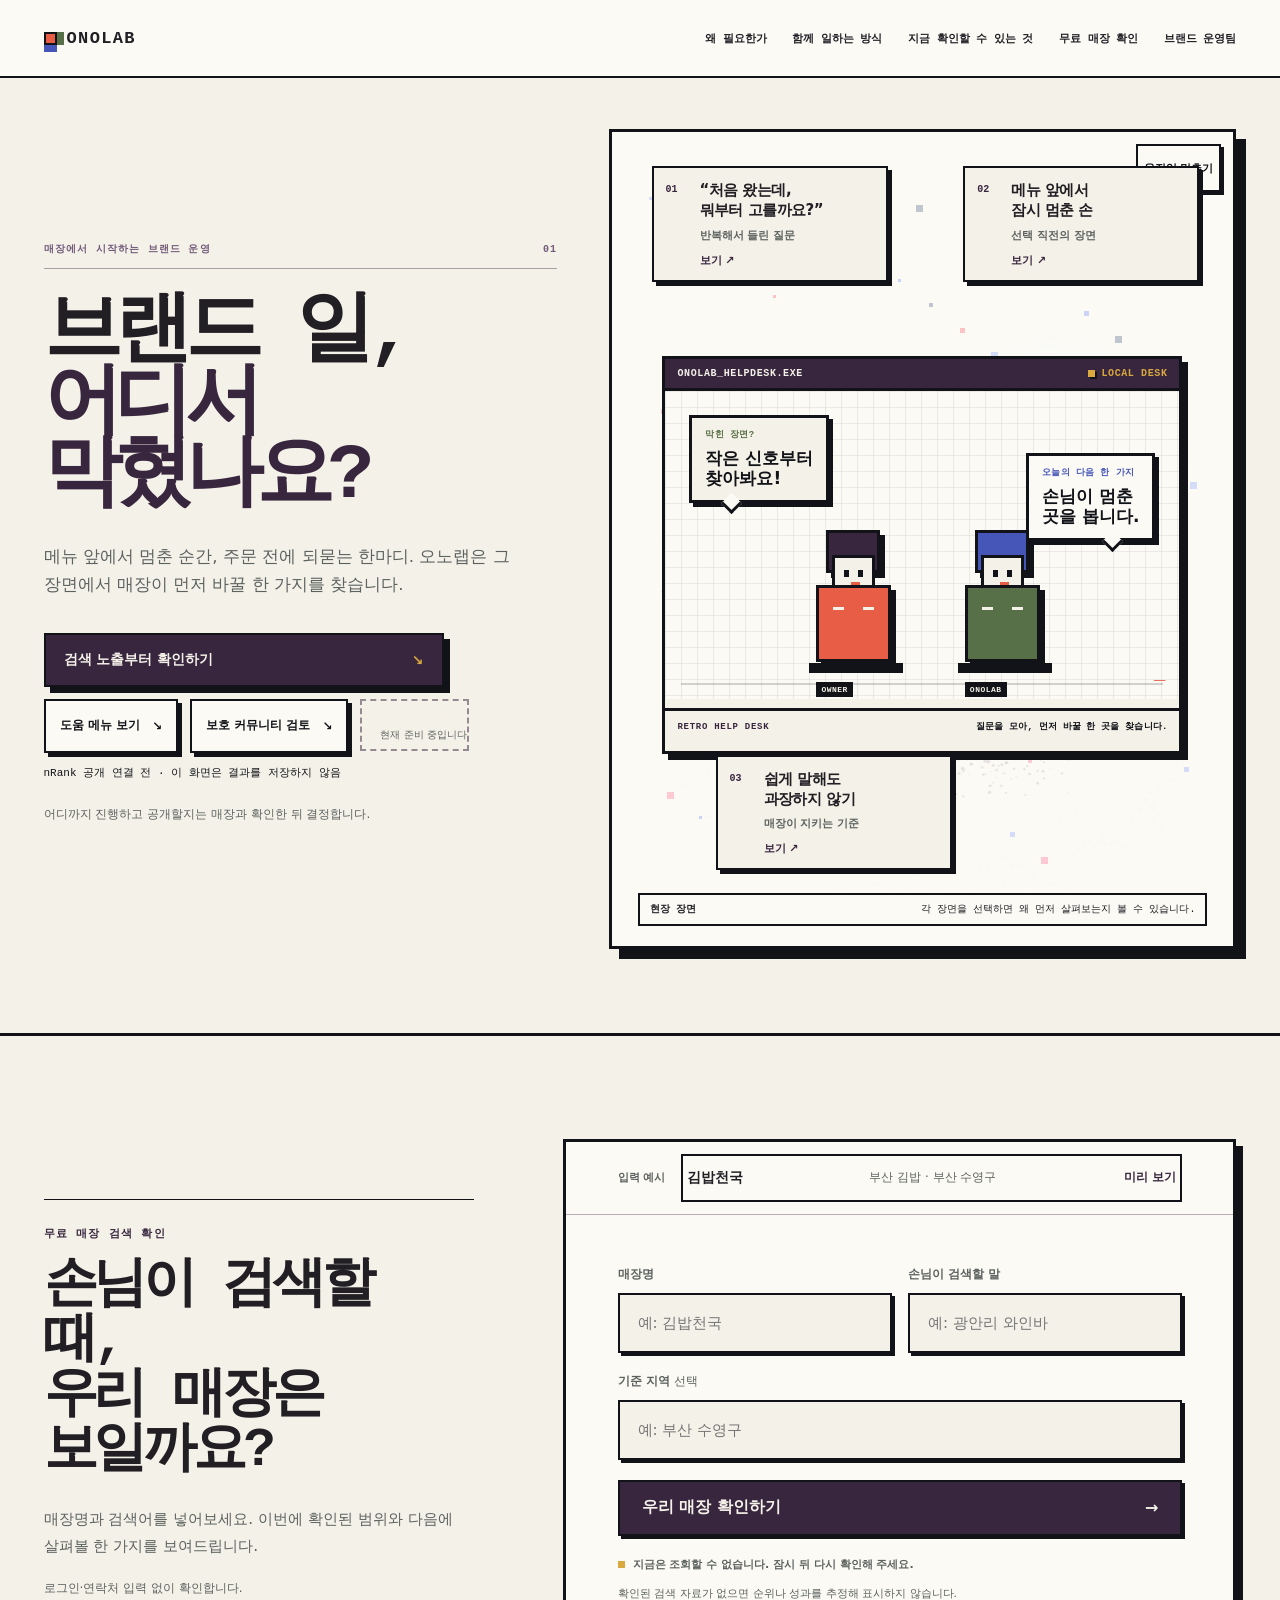
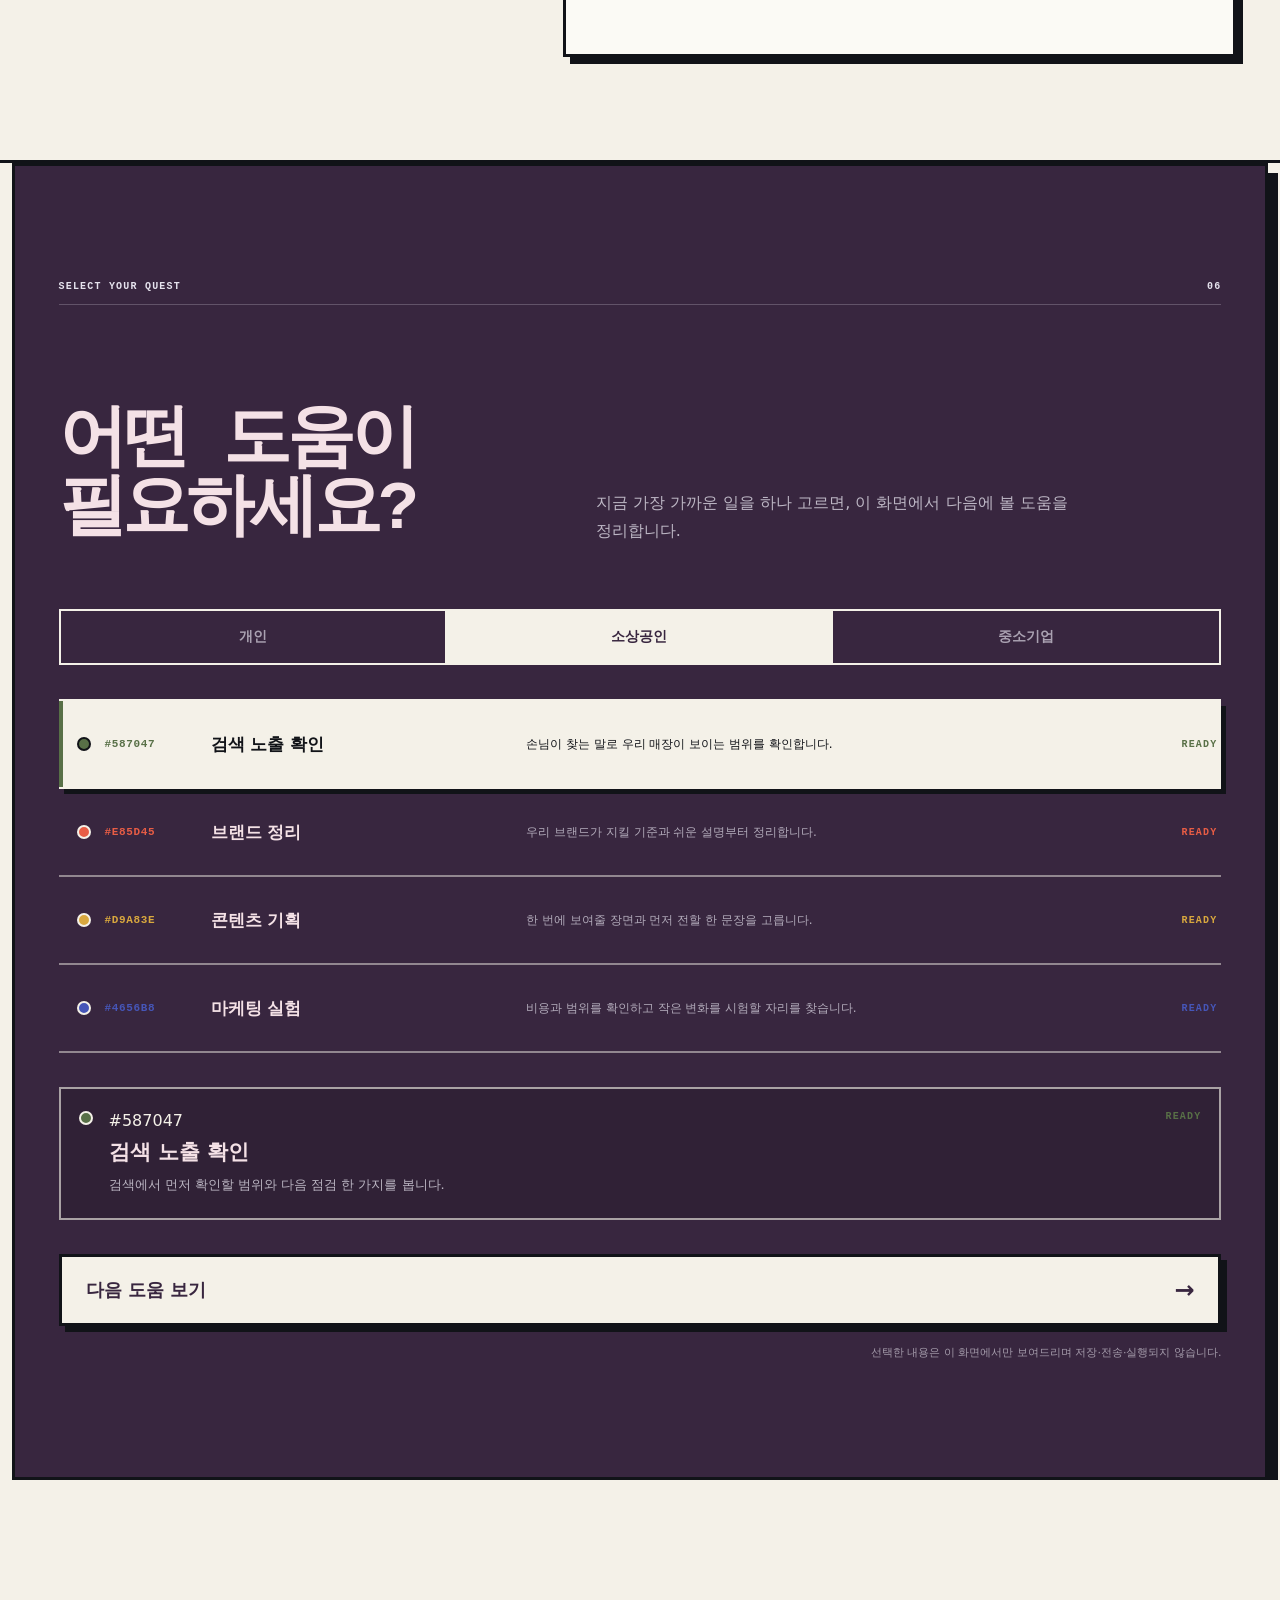
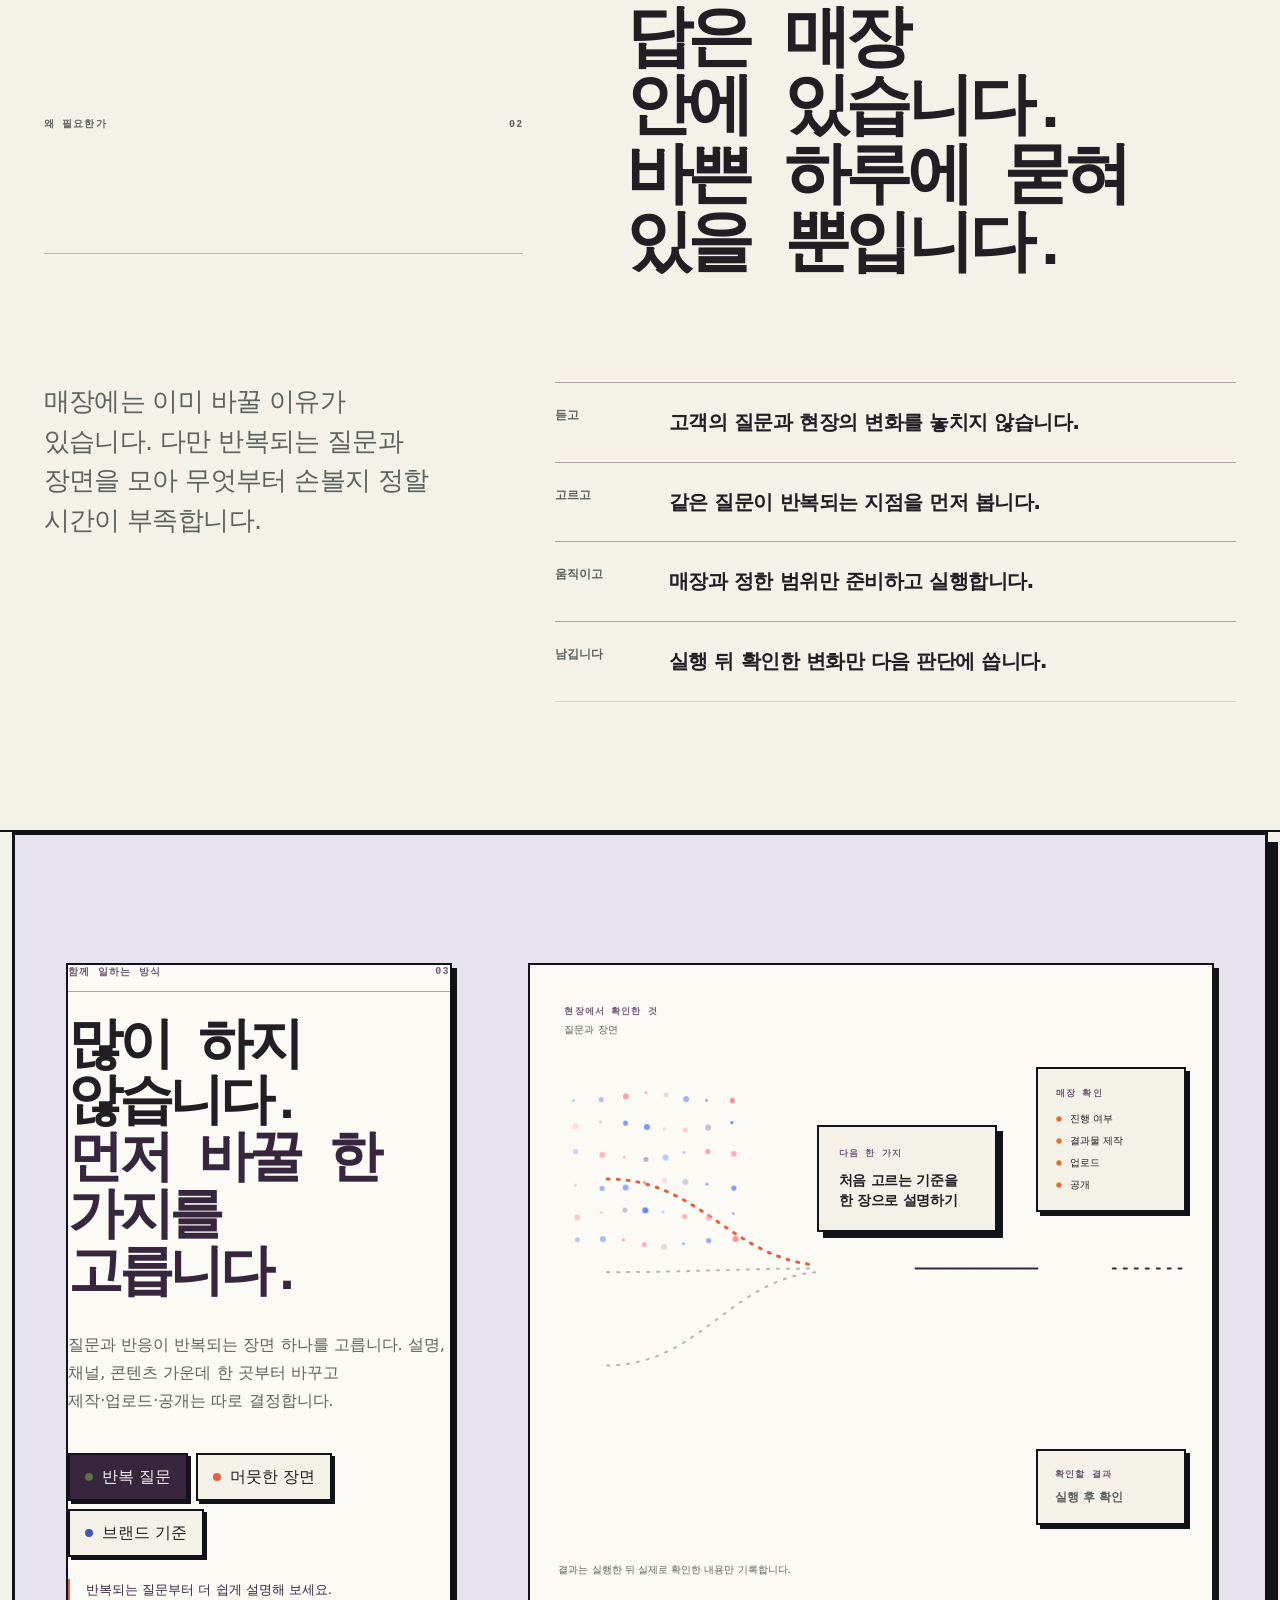
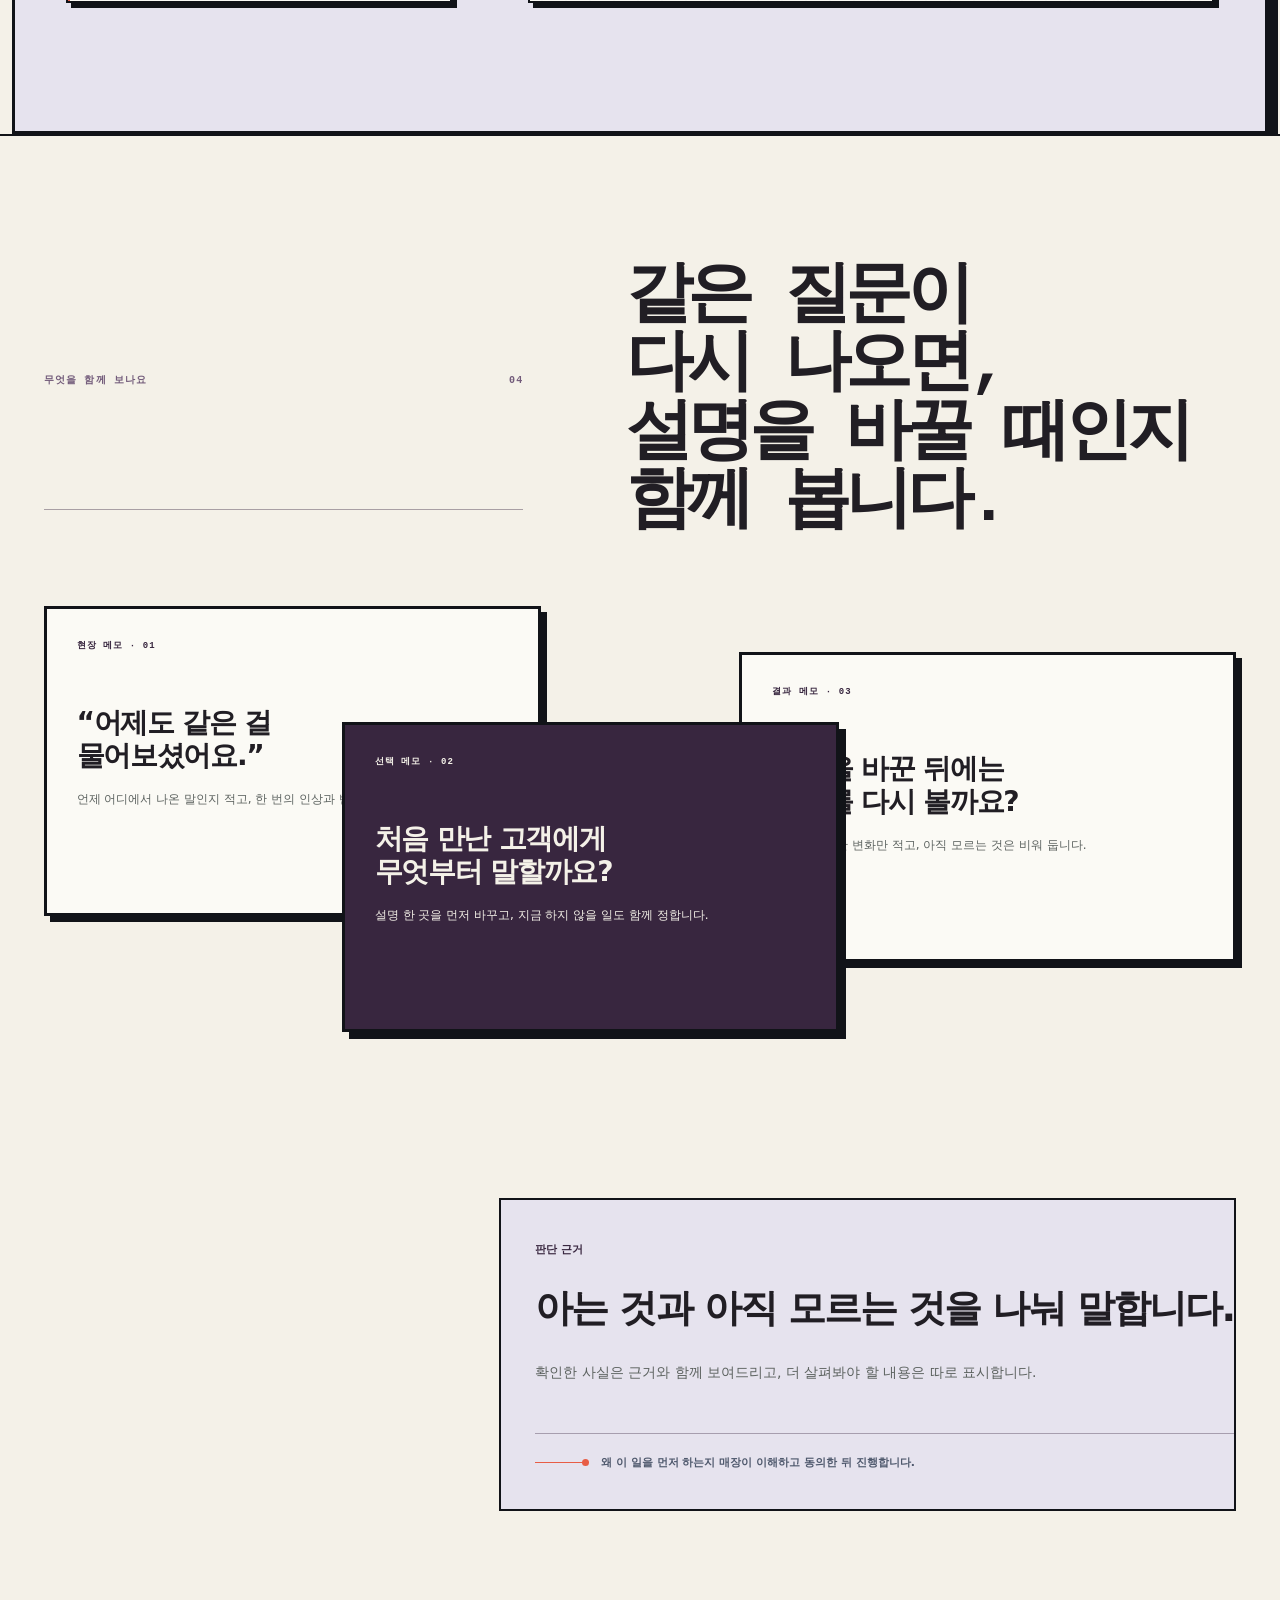
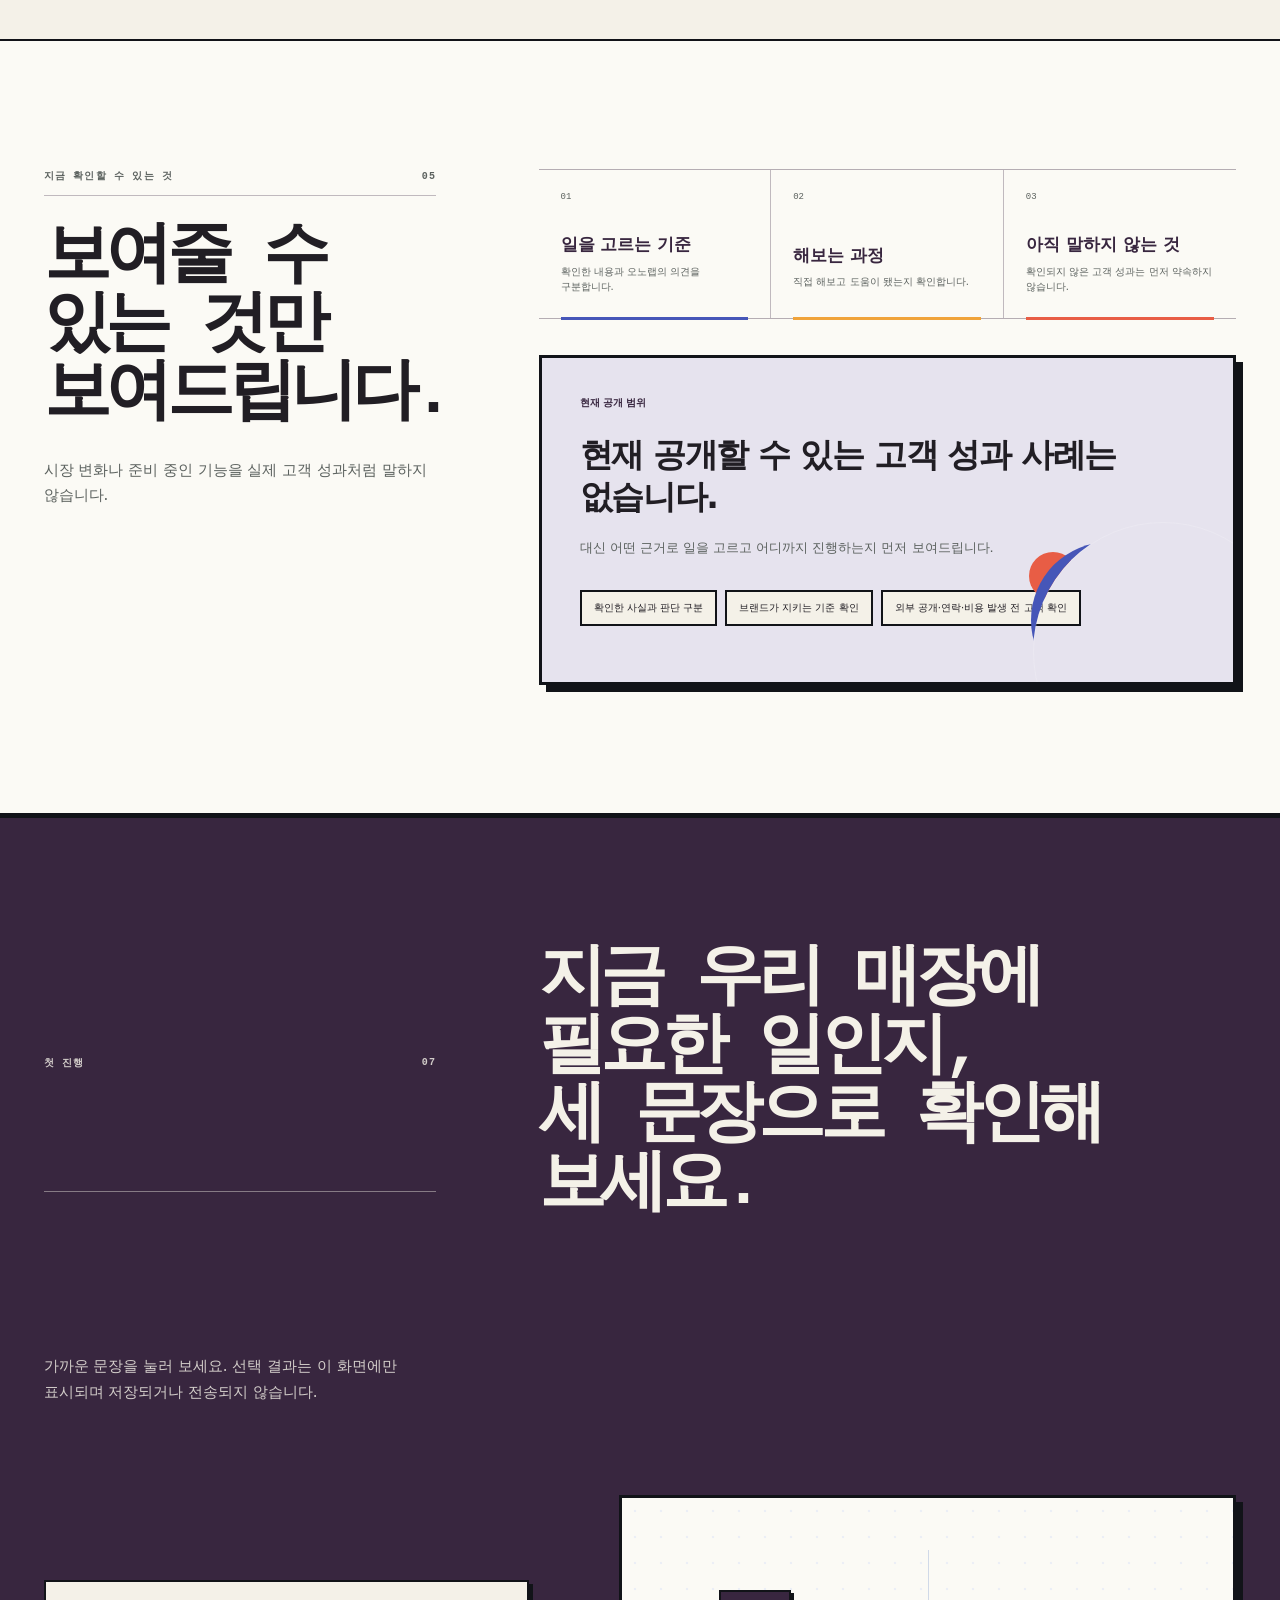
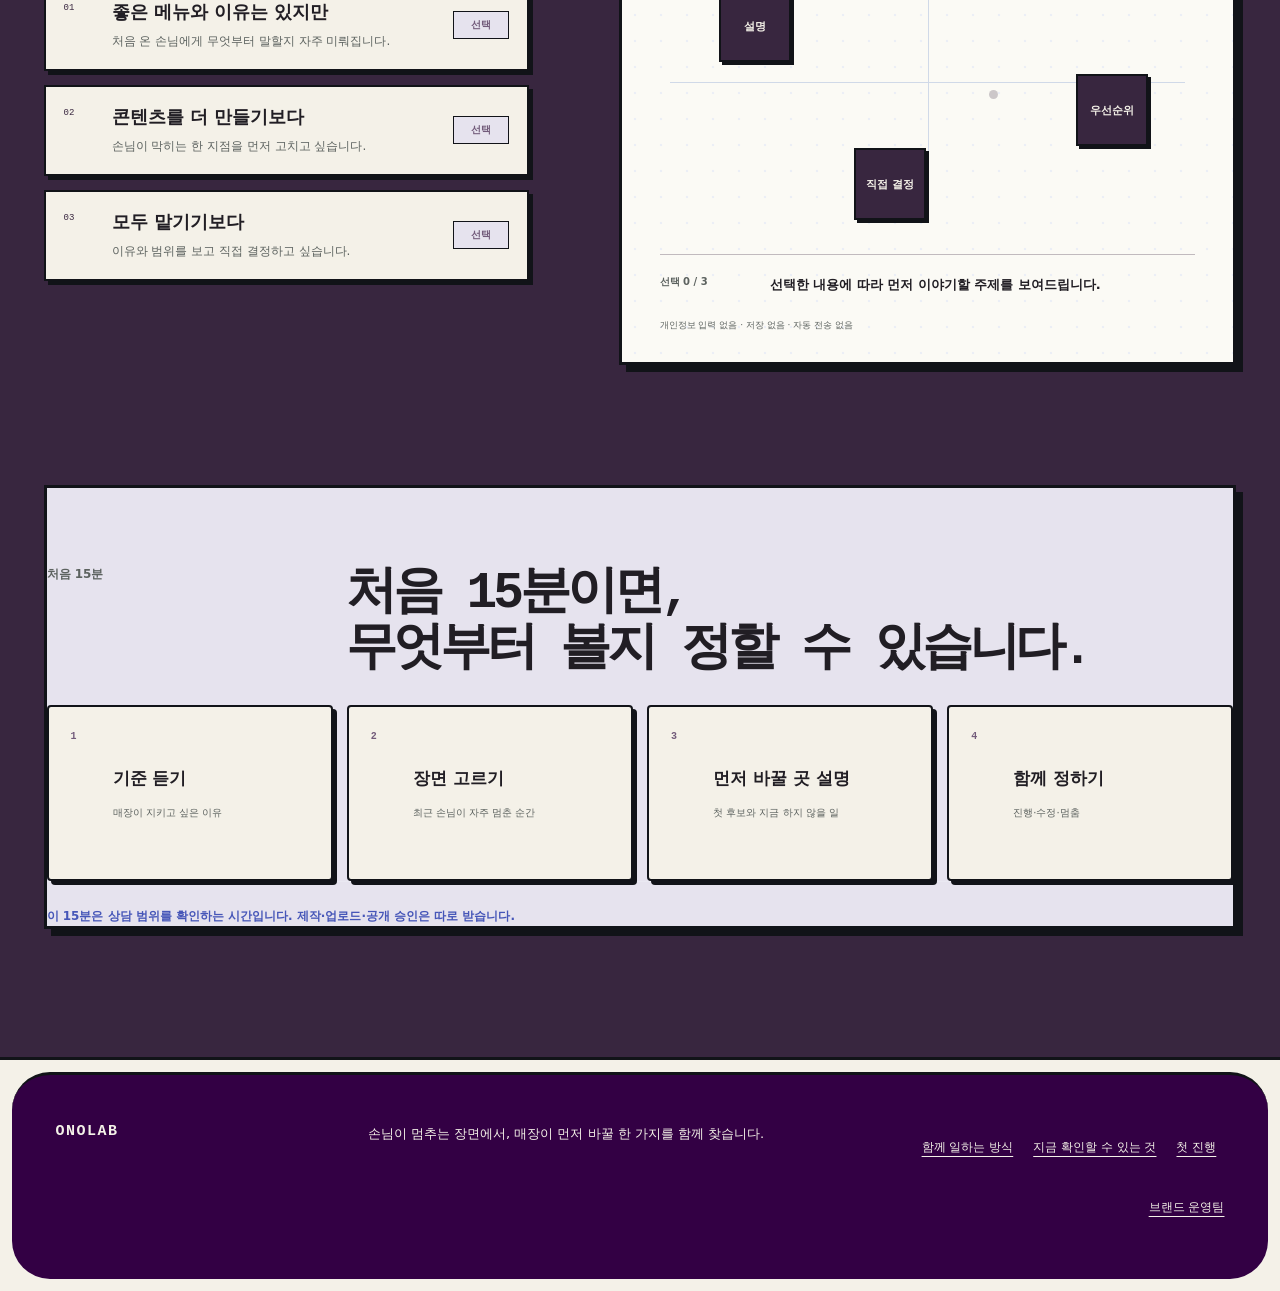
==== commit 1f3ac9e4: "fix(homepage): prevent Korean word breaks" ====
--- a/index.html
+++ b/index.html
@@ -317,7 +317,7 @@
         <div class="method-copy">
           <p class="section-mark section-mark-dark"><span>함께 일하는 방식</span><span>03</span></p>
           <h2 id="method-title">많이 하지 않습니다.<br /><em>먼저 바꿀 한 가지를 고릅니다.</em></h2>
-          <p>질문과 반응이 반복되는 장면 하나를 고릅니다. 설명, 채널, 콘텐츠 가운데 한 곳부터 바꾸고 제작·업로드·공개는 따로 결정합니다.</p>
+          <p>질문과 반응이 반복되는 장면 하나를 고릅니다. 설명, 채널, 콘텐츠 가운데 한 곳부터 바꾸고 <span class="keep-together">제작·업로드·공개는</span> 따로 결정합니다.</p>
           <div class="method-choices" role="group" aria-label="이번에 볼 장면 선택">
             <button type="button" data-method-choice="question" aria-pressed="true"><span class="choice-dot choice-blue" aria-hidden="true"></span>반복 질문</button>
             <button type="button" data-method-choice="pause" aria-pressed="false"><span class="choice-dot choice-coral" aria-hidden="true"></span>머뭇한 장면</button>
--- a/styles.css
+++ b/styles.css
@@ -5479,3 +5479,201 @@
 html[data-motion="reduce"] .galaxy-hero-canvas {
   opacity: .2 !important;
 }
+
+/* Fit cards: keep each sentence, explanation, and state inside one clear control. */
+.fit-selector {
+  display: grid;
+  gap: 14px;
+  border: 0;
+}
+
+.fit-selector button {
+  grid-template-columns: 34px minmax(0, 1fr) auto;
+  grid-template-rows: auto auto;
+  align-items: center;
+  gap: 8px 14px;
+  min-height: 0;
+  padding: 18px;
+  border: 2px solid var(--retro-black);
+  color: var(--retro-ink);
+  background: var(--retro-paper);
+  box-shadow: 4px 4px 0 var(--retro-black);
+}
+
+.fit-selector button > span {
+  grid-column: 1;
+  grid-row: 1 / 3;
+  align-self: start;
+  padding-top: 3px;
+  color: var(--retro-acai);
+}
+
+.fit-selector button strong {
+  grid-column: 2;
+  grid-row: 1;
+  align-self: end;
+  color: var(--retro-ink);
+  line-height: 1.35;
+}
+
+.fit-selector button p {
+  grid-column: 2;
+  grid-row: 2;
+  margin: 0;
+  padding: 0;
+  border: 0;
+  color: var(--retro-muted);
+  background: transparent;
+  font-size: 12px;
+  line-height: 1.55;
+}
+
+.fit-selector button small {
+  grid-column: 3;
+  grid-row: 1 / 3;
+  align-self: center;
+  min-width: 56px;
+  padding: 7px 8px;
+  border: 1px solid var(--retro-black);
+  color: var(--retro-secondary);
+  background: var(--retro-lavender);
+  font-size: 10px;
+  font-weight: 800;
+  line-height: 1.2;
+  white-space: nowrap;
+}
+
+.fit-selector button[aria-pressed="true"] {
+  color: var(--retro-ink);
+  border-color: var(--retro-black);
+  background: var(--retro-gold);
+  box-shadow: 6px 6px 0 var(--retro-black);
+}
+
+.fit-selector button[aria-pressed="true"] p,
+.fit-selector button[aria-pressed="true"] small,
+.fit-selector button[aria-pressed="true"] strong,
+.fit-selector button[aria-pressed="true"] > span {
+  color: var(--retro-ink);
+}
+
+.fit-selector button[aria-pressed="true"] small {
+  border-color: var(--retro-black);
+  background: var(--retro-paper);
+}
+
+.fit-map-nodes span {
+  color: var(--retro-paper);
+  border: 2px solid var(--retro-black);
+  background: var(--retro-acai);
+  box-shadow: 3px 3px 0 var(--retro-black);
+  opacity: 1;
+}
+
+.fit-map-nodes span[data-selected="true"] {
+  color: var(--retro-paper);
+  border-color: var(--retro-black);
+  background: var(--retro-search);
+  opacity: 1;
+}
+
+.fit .first-flow-heading h3 {
+  color: var(--retro-ink);
+}
+
+.fit .first-flow-heading.scroll-rise {
+  opacity: 1;
+  transform: none;
+  transition: none;
+}
+
+.first-flow-static .first-flow-steps li {
+  color: var(--retro-ink);
+  border: 2px solid var(--retro-black);
+  background: var(--retro-paper);
+  box-shadow: 4px 4px 0 var(--retro-black);
+}
+
+.first-flow-static .first-flow-steps li > span {
+  color: var(--retro-secondary);
+}
+
+.first-flow-static .first-flow-steps li strong {
+  color: var(--retro-ink);
+}
+
+.first-flow-static .first-flow-steps li small {
+  color: var(--retro-muted);
+}
+
+.first-flow-static .first-flow-steps {
+  grid-template-columns: repeat(4, minmax(0, 1fr));
+  gap: 14px;
+}
+
+.first-flow-static .first-flow-steps li {
+  grid-template-columns: 28px minmax(0, 1fr);
+  grid-template-rows: auto auto;
+  gap: 8px 14px;
+}
+
+.first-flow-static .first-flow-steps li > span {
+  grid-column: 1;
+  grid-row: 1 / 3;
+}
+
+.first-flow-static .first-flow-steps li strong {
+  grid-column: 2;
+  grid-row: 1;
+}
+
+.first-flow-static .first-flow-steps li small {
+  display: block;
+  grid-column: 2;
+  grid-row: 2;
+  width: 100%;
+  min-width: 0;
+  max-width: none;
+  margin-top: 8px;
+  padding-top: 0;
+  border-top: 0;
+  white-space: normal;
+}
+
+@media (max-width: 900px) {
+  .first-flow-static .first-flow-steps {
+    grid-template-columns: repeat(2, minmax(0, 1fr));
+  }
+}
+
+@media (max-width: 560px) {
+  .first-flow-static .first-flow-steps {
+    grid-template-columns: minmax(0, 1fr);
+  }
+
+  .fit-selector button {
+    grid-template-columns: 28px minmax(0, 1fr) auto;
+    gap: 7px 10px;
+    padding: 16px 14px;
+  }
+
+  .fit-selector button small {
+    min-width: 50px;
+    padding: 6px 5px;
+  }
+}
+
+/* Keep Korean word groups intact; only unbroken code/pre strings may split. */
+body {
+  word-break: keep-all;
+  overflow-wrap: normal;
+}
+
+.keep-together {
+  white-space: nowrap;
+}
+
+code,
+pre {
+  overflow-wrap: anywhere;
+}
